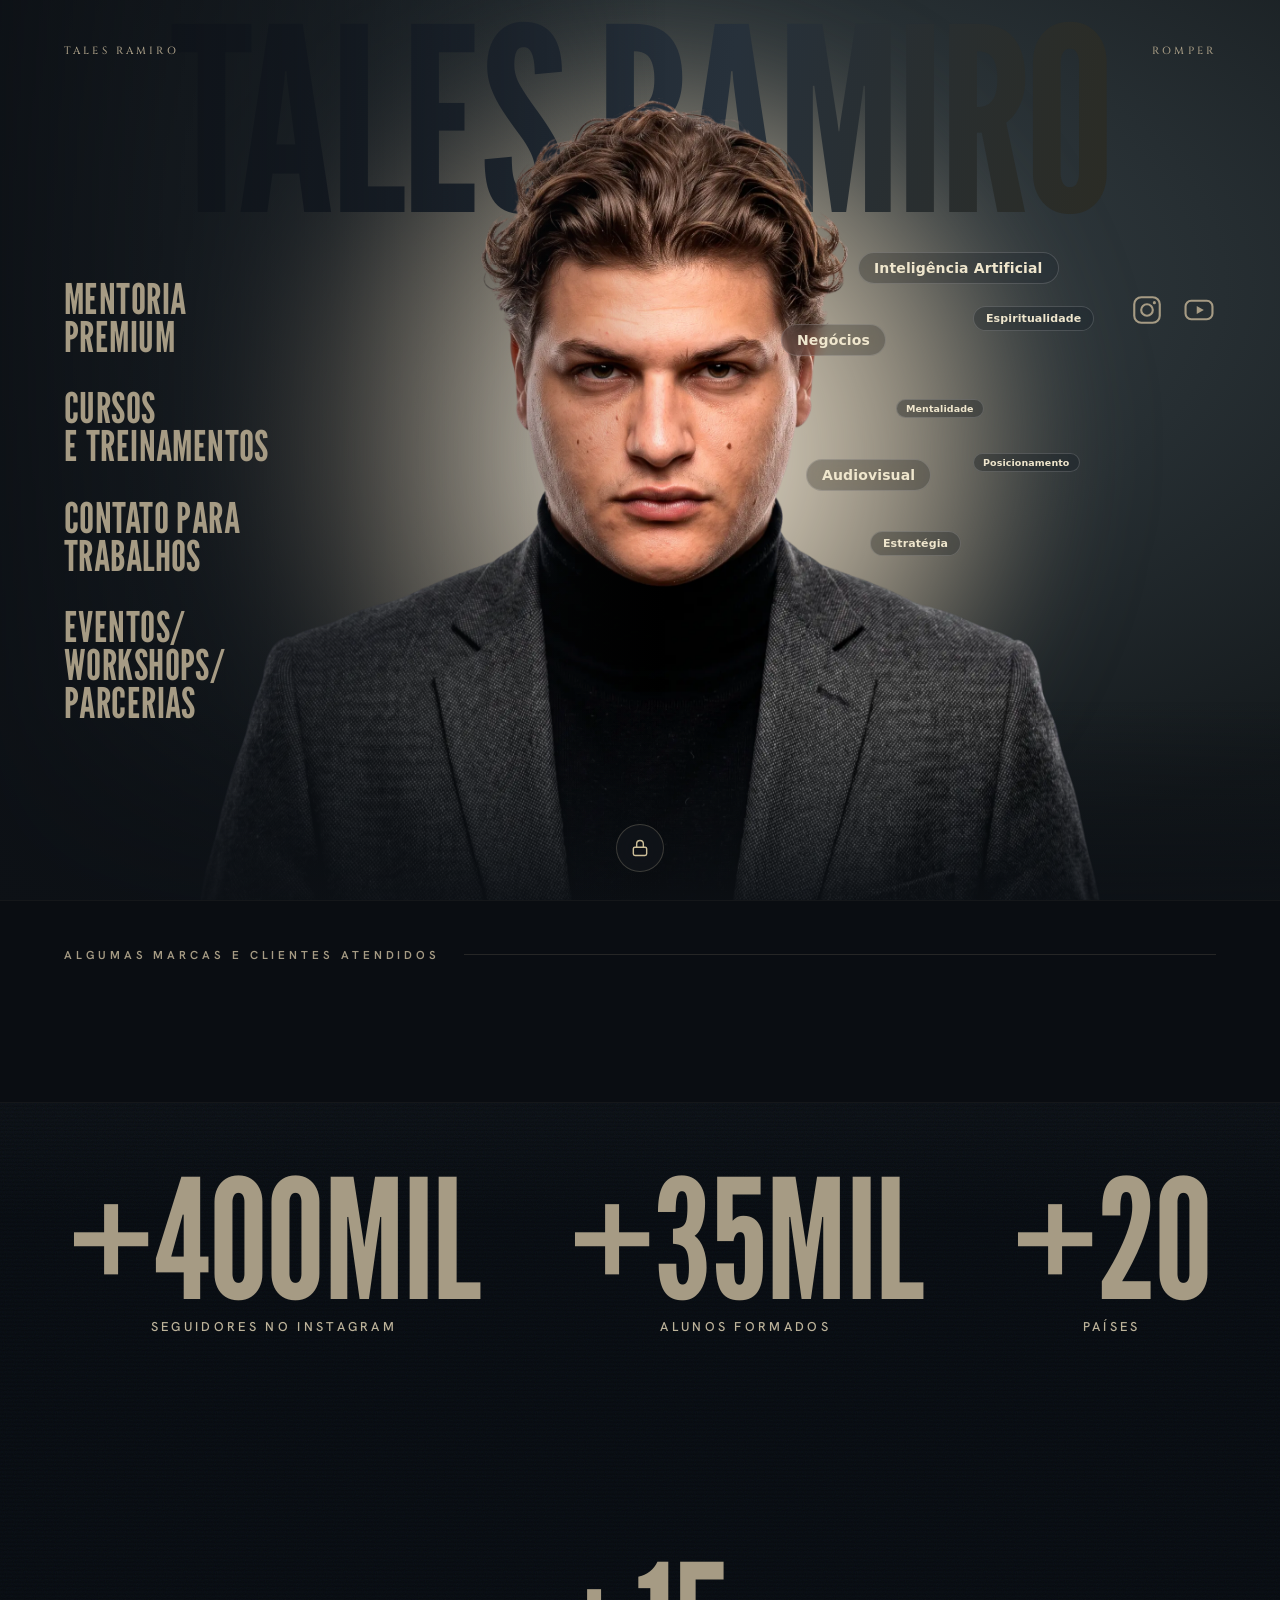
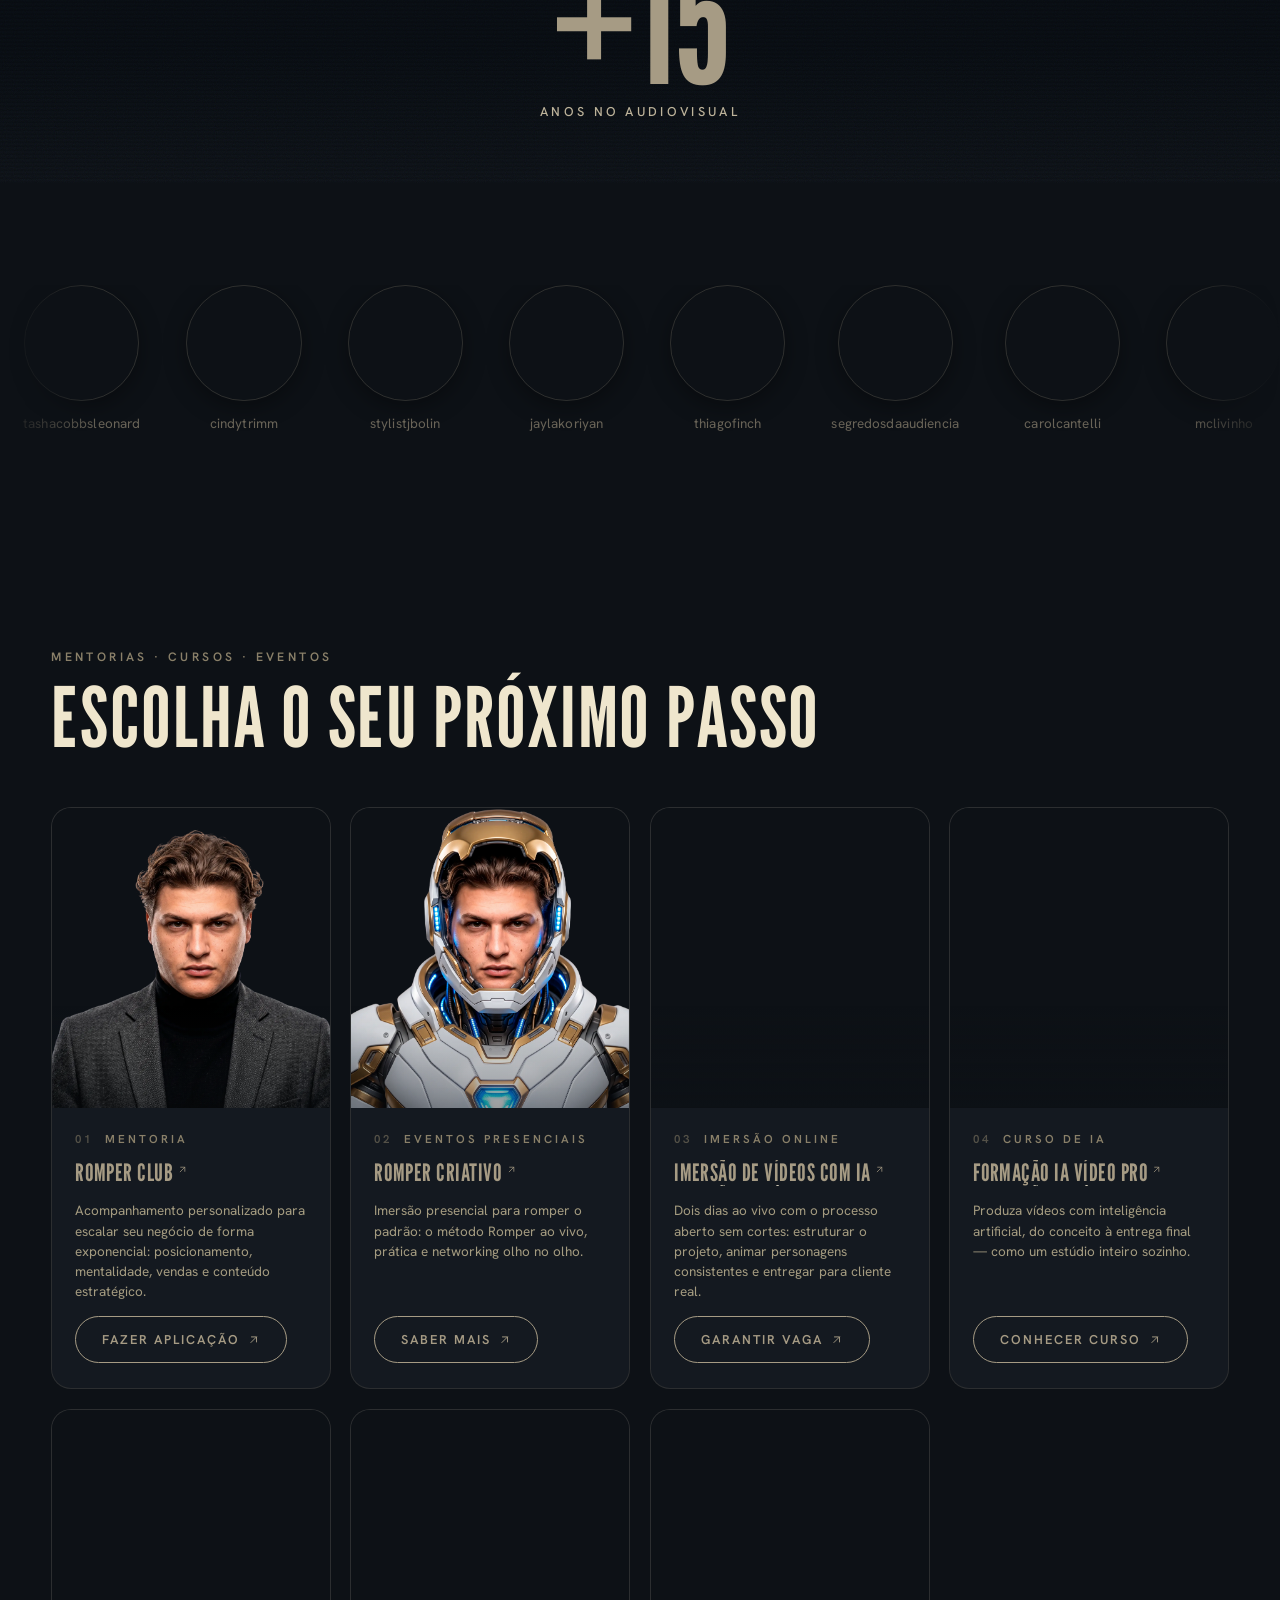
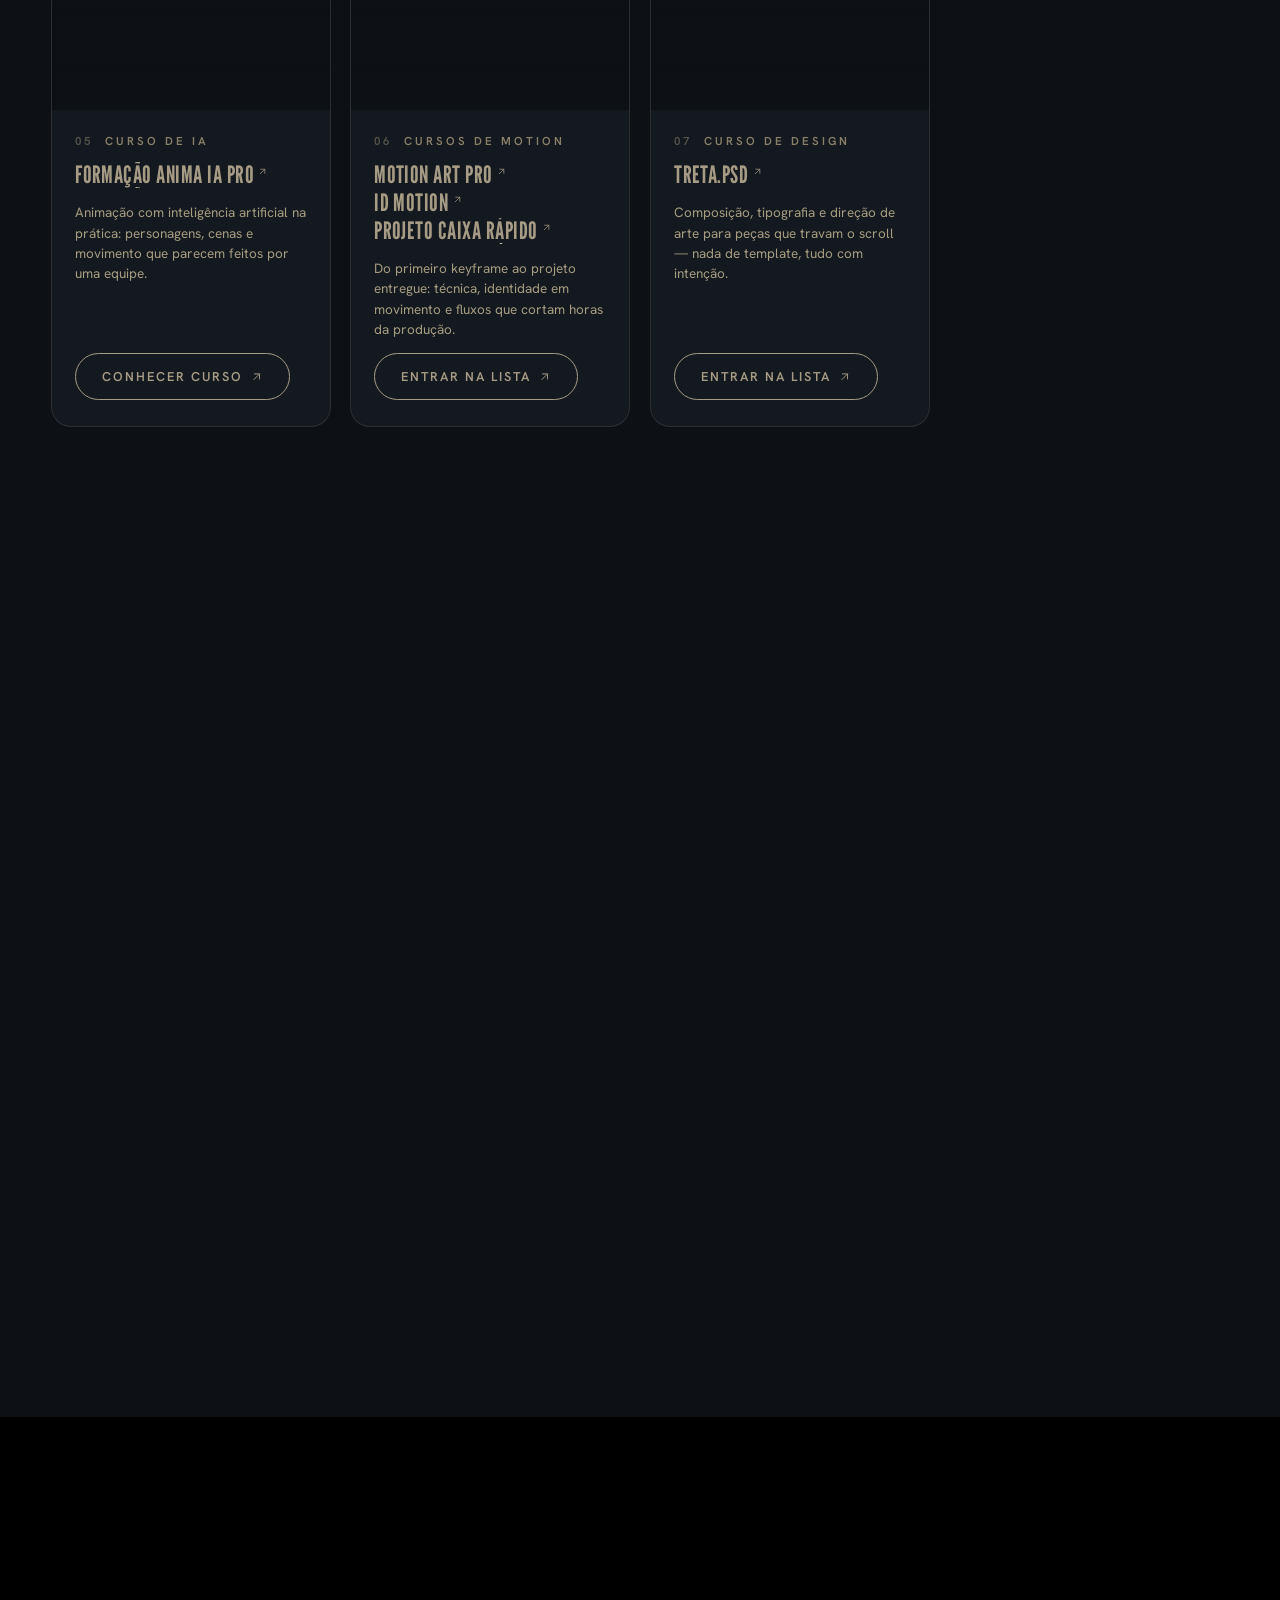
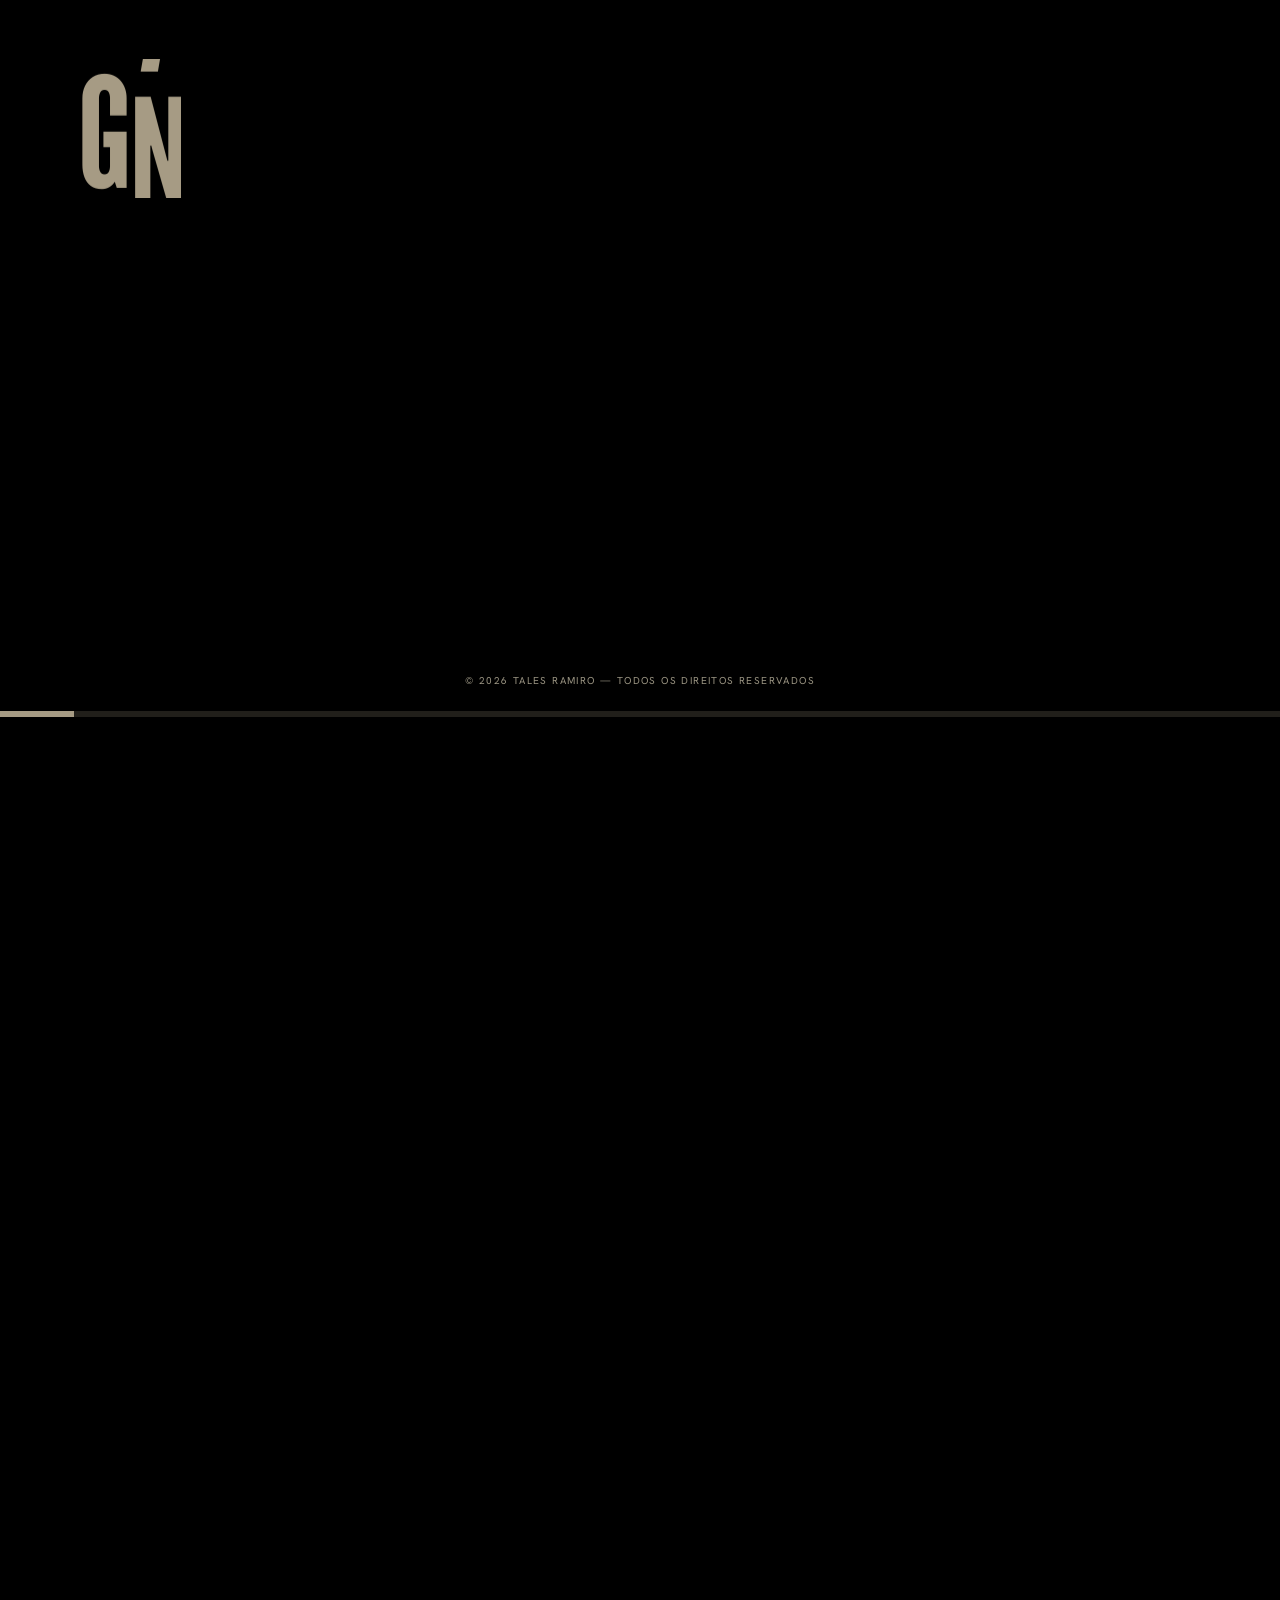
==== index.html @ eea3d738 "Update index.html" ====
<!DOCTYPE html>
<html lang="pt-BR">
<head>
<meta charset="utf-8">
<meta name="viewport" content="width=device-width, initial-scale=1">
<link rel="preconnect" href="https://www.youtube-nocookie.com">
<link rel="preconnect" href="https://i.ytimg.com">
<link rel="preconnect" href="https://s.ytimg.com">
<link rel="dns-prefetch" href="https://api.socialcounts.org">
<link rel="preload" as="image" href="assets/img/img17.webp">
<link rel="preload" as="image" href="assets/img/img18.webp">
<title>Tales Ramiro — Mentor, Creator e Professor | Mentorias e Cursos Online</title>
<meta name="description" content="Tales Ramiro — mentor, creator e professor. Mais de 35 mil alunos formados em mais de 20 países. Conheça as mentorias e os cursos online de IA, Motion, Design e posicionamento.">
<meta name="author" content="Tales Ramiro">
<meta name="robots" content="index, follow, max-image-preview:large">
<meta name="theme-color" content="#0d1116">
<link rel="canonical" href="https://www.talesramiro.com/">
<link rel="icon" href="data:image/svg+xml,%3Csvg xmlns='http://www.w3.org/2000/svg' viewBox='0 0 64 64'%3E%3Crect width='64' height='64' rx='14' fill='%230d1116'/%3E%3Ctext x='32' y='44' font-family='Georgia,serif' font-size='30' font-weight='700' fill='%23a69b84' text-anchor='middle'%3ETR%3C/text%3E%3C/svg%3E">
<meta property="og:type" content="website">
<meta property="og:locale" content="pt_BR">
<meta property="og:site_name" content="Tales Ramiro">
<meta property="og:title" content="Tales Ramiro — Mentorias e Cursos Online">
<meta property="og:description" content="Tales Ramiro — mentor, creator e professor. Mais de 35 mil alunos formados em mais de 20 países.">
<meta property="og:url" content="https://www.talesramiro.com/">
<meta property="og:image" content="https://www.talesramiro.com/og-image.jpg">
<meta property="og:image:width" content="1200">
<meta property="og:image:height" content="693">
<meta property="og:image:alt" content="Tales Ramiro">
<meta name="twitter:card" content="summary_large_image">
<meta name="twitter:title" content="Tales Ramiro — Mentorias e Cursos Online">
<meta name="twitter:image" content="https://www.talesramiro.com/og-image.jpg">
<meta name="twitter:description" content="Tales Ramiro — mentor, creator e professor. Mais de 35 mil alunos formados em mais de 20 países.">
<script type="application/ld+json">{"@context":"https://schema.org","@type":"Person","name":"Tales Ramiro","jobTitle":"Mentor, Creator e Professor","description":"Tales Ramiro — mentor, creator e professor. Mais de 35 mil alunos formados em mais de 20 países.","url":"https://www.talesramiro.com/","sameAs":["https://instagram.com/talesramiroart","https://youtube.com/talesramiroart"]}</script>

<style>
/* ============================================================
   CORREÇÃO #2 — FONTES via Google Fonts (evita 404 de .woff2)
   ============================================================ */
@import url('https://fonts.googleapis.com/css2?family=Cinzel:wght@400..600&family=Hanken+Grotesk:wght@300..600&family=League+Gothic&display=swap');

/* ============================================================
   RESET + BASE
   ============================================================ */
*{box-sizing:border-box;}
html{scroll-behavior:smooth;}
body{margin:0;padding:0;background:#0d1116;color:#a69b84;font-family:'Hanken Grotesk',sans-serif;overflow-x:hidden;width:100%;}
img{display:block;}
::selection{background:#a69b84;color:#0d1116;}
a{text-decoration:none;}

/* ============================================================
   ANIMAÇÕES
   ============================================================ */
@keyframes tr-marquee{from{transform:translateX(0);}to{transform:translateX(-50%);}}
@keyframes tr-fadeup{from{opacity:0;transform:translateY(30px);}to{opacity:1;transform:none;}}
@keyframes tr-fadein{from{opacity:0;}to{opacity:1;}}
@keyframes tr-flo1{0%{transform:translate(0,0) rotate(0);}33%{transform:translate(7px,-9px) rotate(.8deg);}66%{transform:translate(-5px,6px) rotate(-.7deg);}100%{transform:translate(0,0) rotate(0);}}
@keyframes tr-flo2{0%{transform:translate(0,0) rotate(0);}25%{transform:translate(-8px,5px) rotate(-1deg);}55%{transform:translate(5px,10px) rotate(.6deg);}80%{transform:translate(7px,-4px) rotate(.5deg);}100%{transform:translate(0,0) rotate(0);}}
@keyframes tr-flo3{0%{transform:translate(0,0) rotate(0);}40%{transform:translate(9px,7px) rotate(1deg);}72%{transform:translate(-6px,-8px) rotate(-.8deg);}100%{transform:translate(0,0) rotate(0);}}
@keyframes tr-sweep{0%{transform:translateX(-110%);}100%{transform:translateX(330%);}}
@keyframes gooVert{0%{transform:translateY(-24%)}50%{transform:translateY(24%)}100%{transform:translateY(-24%)}}
@keyframes gooHoriz{0%{transform:translateX(-30%) translateY(-8%)}50%{transform:translateX(30%) translateY(8%)}100%{transform:translateX(-30%) translateY(-8%)}}
@keyframes gooCircle{0%{transform:rotate(0deg)}50%{transform:rotate(180deg)}100%{transform:rotate(360deg)}}
@keyframes tr-ghostshift{0%{background-position:0% 50%;}50%{background-position:100% 50%;}100%{background-position:0% 50%;}}

html.tr-bg *{animation-play-state:paused!important;}
.cv-sec{content-visibility:auto;contain-intrinsic-size:auto 760px;}

/* ============================================================
   HERO
   ============================================================ */
.hero-gooey{position:absolute;inset:0;z-index:1;overflow:hidden;pointer-events:none;filter:blur(58px);opacity:1;animation:tr-fadein 1.8s ease both;}
.goo-blob{position:absolute;width:74vmax;height:74vmax;top:calc(50% - 37vmax);left:calc(50% - 37vmax);border-radius:50%;mix-blend-mode:screen;will-change:transform;}
.gb1{background:radial-gradient(circle at center,rgba(178,166,142,.78) 0,rgba(178,166,142,0) 62%);transform-origin:center center;animation:gooVert 6s ease infinite;}
.gb2{background:radial-gradient(circle at center,rgba(135,110,82,.72) 0,rgba(135,110,82,0) 62%);transform-origin:calc(50% - 320px) center;animation:gooCircle 5.5s reverse infinite;}
.gb3{background:radial-gradient(circle at center,rgba(104,124,134,.62) 0,rgba(104,124,134,0) 62%);transform-origin:calc(50% + 320px) center;animation:gooCircle 8s linear infinite;}
.gb4{background:radial-gradient(circle at center,rgba(150,136,110,.6) 0,rgba(150,136,110,0) 62%);transform-origin:calc(50% - 180px) center;animation:gooHoriz 8s ease infinite;opacity:1;}
.gb5{background:radial-gradient(circle at center,rgba(162,132,98,.64) 0,rgba(162,132,98,0) 62%);transform-origin:calc(50% - 680px) calc(50% + 680px);animation:gooCircle 5s ease infinite;}

.hero-reveal{
  position:absolute;bottom:0;left:50%;height:96%;width:auto;max-width:none;z-index:2;pointer-events:none;
  -webkit-mask-image:radial-gradient(circle var(--rv-r,0px) at var(--rv-x,-999px) var(--rv-y,-999px),#000 0%,#000 32%,rgba(0,0,0,0) 100%);
  mask-image:radial-gradient(circle var(--rv-r,0px) at var(--rv-x,-999px) var(--rv-y,-999px),#000 0%,#000 32%,rgba(0,0,0,0) 100%);
  -webkit-mask-repeat:no-repeat;mask-repeat:no-repeat;
  transform:translateX(-50%);
}
.ghost-grad{
  background-image:linear-gradient(100deg,#161d27 0%,#27313b 26%,#2c2a1e 50%,#1b2530 74%,#161d27 100%);
  background-size:230% 100%;
  -webkit-background-clip:text;background-clip:text;-webkit-text-fill-color:transparent;color:transparent;
  animation:tr-ghostshift 17s ease-in-out infinite;
}
.hpop-pill{
  display:inline-block;padding:7px 15px;border-radius:999px;
  background:rgba(30,34,40,.30);backdrop-filter:blur(7px) saturate(150%);-webkit-backdrop-filter:blur(7px) saturate(150%);
  border:1px solid rgba(255,255,255,.16);
  font-family:-apple-system,BlinkMacSystemFont,'Segoe UI',Roboto,system-ui,sans-serif;
  font-weight:600;font-size:14px;color:#efe6cd;letter-spacing:.01em;white-space:nowrap;
}
.hpop-pill.small{font-size:11px;padding:5px 12px;background:rgba(28,32,38,.34);}
.hpop-pill.tiny{font-size:9.5px;padding:3px 9px;background:rgba(26,30,36,.38);}
.hpop-pill.blur{filter:blur(.5px);}

/* NAV */
.nav-link{color:#a69b84;font-family:'Cinzel',serif;font-weight:500;letter-spacing:.3em;text-transform:uppercase;font-size:clamp(9px,.82vw,12px);display:inline-block;overflow:hidden;vertical-align:bottom;}
.nav-roll{display:block;position:relative;transition:transform .5s cubic-bezier(.16,1,.3,1),color .5s ease;}
.nav-roll::after{content:attr(data-w);position:absolute;left:0;top:100%;width:100%;color:#efe6cd;}
.nav-link:hover .nav-roll{transform:translateY(-100%);color:#efe6cd;}

.menu-link{color:#a69b84;font-family:'League Gothic','League Gothic Condensed',sans-serif;font-weight:400;text-transform:uppercase;font-size:clamp(26px,3.3vw,52px);line-height:.9;letter-spacing:.01em;display:block;}
.menu-roll{display:block;overflow:hidden;}
.menu-roll-in{display:block;position:relative;transition:transform .5s cubic-bezier(.16,1,.3,1),color .5s ease;}
.menu-roll-in::after{content:attr(data-w);position:absolute;left:0;top:100%;width:100%;color:#efe6cd;}
.menu-link:hover .menu-roll-in{transform:translateY(-100%);color:#efe6cd;}
.menu-link:hover .menu-roll:nth-child(2) .menu-roll-in{transition-delay:.06s;}
.menu-link:hover .menu-roll:nth-child(3) .menu-roll-in{transition-delay:.12s;}

.social-ic{color:#a69b84;display:inline-flex;transition:color .5s ease;}
.social-ic:hover{color:#efe6cd;}
.ic-roll{display:inline-block;overflow:hidden;line-height:0;}
.ic-roll-in{display:block;position:relative;transition:transform .55s cubic-bezier(.16,1,.3,1);}
.ic-dup{position:absolute;left:0;top:100%;}
.social-ic:hover .ic-roll-in{transform:translateY(-100%);}

/* MENU FLUTUANTE */
.fmenu{position:fixed;top:clamp(16px,2.4vw,28px);left:clamp(16px,3vw,40px);z-index:9998;opacity:0;transform:translateY(-14px);pointer-events:none;transition:opacity .5s ease,transform .55s cubic-bezier(.16,1,.3,1);}
.fmenu.show{opacity:1;transform:none;pointer-events:auto;}
.fmenu-btn{position:relative;width:clamp(44px,3.4vw,52px);height:clamp(44px,3.4vw,52px);border-radius:50%;display:flex;align-items:center;justify-content:center;cursor:pointer;padding:0;background:rgba(20,24,29,.55);-webkit-backdrop-filter:blur(10px) saturate(140%);backdrop-filter:blur(10px) saturate(140%);border:1px solid rgba(166,155,132,.28);transition:border-color .35s ease,background .35s ease;}
.fmenu-btn:hover{border-color:rgba(166,155,132,.55);background:rgba(26,30,36,.72);}
.fmenu-btn span{position:absolute;display:block;width:20px;height:1.6px;background:#cdbf99;border-radius:2px;transition:transform .4s cubic-bezier(.16,1,.3,1),opacity .3s ease;}
.fmenu-btn span:nth-child(1){transform:translateY(-6px);}
.fmenu-btn span:nth-child(3){transform:translateY(6px);}
.fmenu.open .fmenu-btn span:nth-child(1){transform:rotate(45deg);}
.fmenu.open .fmenu-btn span:nth-child(2){opacity:0;}
.fmenu.open .fmenu-btn span:nth-child(3){transform:rotate(-45deg);}
.fmenu-panel{position:absolute;top:calc(100% + 12px);left:0;min-width:248px;padding:clamp(18px,1.5vw,24px) clamp(20px,1.7vw,28px);border-radius:16px;background:rgba(16,20,25,.82);-webkit-backdrop-filter:blur(16px) saturate(150%);backdrop-filter:blur(16px) saturate(150%);border:1px solid rgba(166,155,132,.18);box-shadow:0 18px 50px rgba(0,0,0,.5);display:flex;flex-direction:column;gap:clamp(13px,1.1vw,18px);opacity:0;transform:translateY(-10px) scale(.97);transform-origin:top left;pointer-events:none;transition:opacity .4s ease,transform .45s cubic-bezier(.16,1,.3,1);}
.fmenu.open .fmenu-panel{opacity:1;transform:none;pointer-events:auto;}
.fmenu-link{font-family:'League Gothic','League Gothic Condensed',sans-serif;font-weight:400;text-transform:uppercase;font-size:clamp(20px,1.7vw,27px);line-height:1;letter-spacing:.015em;color:#a69b84;transition:color .35s ease,transform .35s ease;}
.fmenu-link:hover{color:#efe6cd;transform:translateX(6px);}

.gotop{position:fixed;right:clamp(16px,3vw,40px);bottom:clamp(16px,3vw,38px);z-index:9998;width:clamp(46px,3.6vw,54px);height:clamp(46px,3.6vw,54px);border-radius:50%;display:flex;align-items:center;justify-content:center;cursor:pointer;padding:0;background:rgba(20,24,29,.55);-webkit-backdrop-filter:blur(10px) saturate(140%);backdrop-filter:blur(10px) saturate(140%);border:1px solid rgba(166,155,132,.28);color:#cdbf99;opacity:0;transform:translateY(16px);pointer-events:none;transition:opacity .5s ease,transform .55s cubic-bezier(.16,1,.3,1),border-color .35s ease,background .35s ease;}
.gotop.show{opacity:1;transform:none;pointer-events:auto;}
.gotop:hover{border-color:rgba(166,155,132,.55);background:rgba(26,30,36,.72);}

/* REVEALS */
.reveal{opacity:0;transform:translateY(34px);filter:blur(5px);transition:opacity 1.15s cubic-bezier(.16,1,.3,1),transform 1.15s cubic-bezier(.16,1,.3,1),filter 1.15s ease;}
.reveal.in{opacity:1;transform:none;filter:blur(0);}
.reveal-soft{opacity:0;transition:opacity 1.5s ease;}
.reveal-soft.in{opacity:1;}
.reveal-l{opacity:0;transform:translateX(-50px);filter:blur(5px);transition:opacity 1.2s cubic-bezier(.16,1,.3,1),transform 1.2s cubic-bezier(.16,1,.3,1),filter 1.2s ease;}
.reveal-l.in{opacity:1;transform:none;filter:blur(0);}

/* MARCAS */
.marquee-track{display:flex;width:max-content;}
.marquee-track:hover{animation-play-state:paused;}
.logo-item{width:clamp(110px,12vw,168px);height:clamp(40px,4.4vw,58px);background-size:contain;background-position:center;background-repeat:no-repeat;opacity:.5;transition:opacity .45s ease;}
.logo-item:hover{opacity:1;}
.lg1{background-image:url(assets/img/img11.webp);}
.lg2{background-image:url(assets/img/img12.webp);}
.lg3{background-image:url(assets/img/img13.webp);}
.lg4{background-image:url(assets/img/img14.webp);}
.lg5{background-image:url(assets/img/img15.webp);}
.lg6{background-image:url(assets/img/img16.webp);}

/* FACES */
.face-circle{width:clamp(86px,9vw,128px);height:clamp(86px,9vw,128px);border-radius:50%;overflow:hidden;border:1px solid rgba(166,155,132,.22);box-shadow:0 6px 22px rgba(0,0,0,.35);transition:transform .5s ease,border-color .5s ease,box-shadow .5s ease;}
.face-circle:hover{border-color:rgba(166,155,132,.5);}
.face-img{width:100%;height:100%;background-size:cover;background-position:center;filter:grayscale(.5) sepia(.55) saturate(.75) brightness(.86) contrast(.97);transition:filter .7s ease;}
.face-circle:hover .face-img{filter:none;}
.fi1{background-image:url(assets/img/img01.webp);}
.fi2{background-image:url(assets/img/img02.webp);}
.fi3{background-image:url(assets/img/img03.webp);}
.fi4{background-image:url(assets/img/img04.webp);}
.fi5{background-image:url(assets/img/img05.webp);}
.fi6{background-image:url(assets/img/img06.webp);}
.fi7{background-image:url(assets/img/img07.webp);}
.fi8{background-image:url(assets/img/img08.webp);}
.fi9{background-image:url(assets/img/img09.webp);}
.fi10{background-image:url(assets/img/img10.webp);}

/* STATS */
.stat-item{opacity:0;transform:translateY(46px) scale(.86);filter:blur(8px);transition:opacity .9s cubic-bezier(.16,1,.3,1),transform .95s cubic-bezier(.34,1.56,.64,1),filter .9s ease;}
.stat-item.in{opacity:1;transform:none;filter:blur(0);}
.stat-item .stat-lbl{opacity:0;transform:translateY(8px);transition:opacity .7s ease .25s,transform .7s ease .25s;}
.stat-item.in .stat-lbl{opacity:1;transform:none;}
.stat-num{font-family:'League Gothic Cond','League Gothic',sans-serif;font-weight:400;line-height:.86;letter-spacing:-.01em;font-size:clamp(74px,13vw,210px);color:#a69b84;}
.stat-lbl{font-family:'Hanken Grotesk',sans-serif;font-weight:500;letter-spacing:.26em;text-transform:uppercase;font-size:clamp(9px,1vw,13px);color:#bdb39a;}

/* CURSOS */
#cursos{background:#0d1116;padding:clamp(70px,9vw,140px) clamp(18px,4vw,56px);}
.off-wrap{max-width:1560px;margin:0 auto;}
.off-head{display:flex;flex-direction:column;gap:clamp(8px,1vw,14px);margin:0 0 clamp(34px,4vw,64px);}
.off-eyebrow{font-family:'Hanken Grotesk',sans-serif;font-weight:600;letter-spacing:.28em;text-transform:uppercase;font-size:clamp(10px,.95vw,13px);color:#8a8069;}
.off-h2{font-family:'League Gothic','League Gothic Condensed',sans-serif;font-weight:400;text-transform:uppercase;font-size:clamp(44px,6.5vw,104px);line-height:.94;letter-spacing:.02em;color:#efe6cd;margin:0;}
.off-grid{display:grid;grid-template-columns:repeat(auto-fit,minmax(255px,1fr));gap:clamp(14px,1.5vw,24px);align-items:stretch;}
.off-card{display:flex;flex-direction:column;background:#141920;border:1px solid rgba(166,155,132,.16);border-radius:20px;overflow:hidden;opacity:0;transform:translateY(70px) scale(.93);transition:border-color .5s ease,box-shadow .6s ease;will-change:transform,opacity;}
.off-card.in{opacity:1;transform:none;transition:border-color .5s ease,box-shadow .6s ease,transform .55s cubic-bezier(.16,1,.3,1);}
.off-card .off-media-in{transform:scale(1.14) translateY(4%);}
.off-card.in .off-media-in{transform:scale(1.001);}
.off-card:hover{border-color:rgba(166,155,132,.45);box-shadow:0 24px 60px -18px rgba(0,0,0,.65);}
.off-card.in:hover{transform:translateY(-10px);}
.off-media{position:relative;aspect-ratio:1/1.08;overflow:hidden;background:#0d1116;flex:none;}
.off-media-in{position:absolute;inset:0;transform:scale(1.001);transition:transform 1s cubic-bezier(.16,1,.3,1);will-change:transform;}
.off-card:hover .off-media-in{transform:scale(1.06);}
.off-media::after{content:"";position:absolute;inset:0;pointer-events:none;background:linear-gradient(to top,rgba(13,17,22,.42),rgba(13,17,22,0) 34%);}
.off-body{display:flex;flex-direction:column;gap:clamp(10px,1.1vw,16px);padding:clamp(18px,1.8vw,28px) clamp(18px,1.8vw,26px) clamp(22px,2vw,30px);flex:1;}
.off-topic{display:flex;align-items:center;gap:12px;font-family:'Hanken Grotesk',sans-serif;font-weight:600;letter-spacing:.26em;text-transform:uppercase;font-size:clamp(10px,.9vw,12px);color:#8a8069;}
.off-num{opacity:.55;}
.off-names{display:flex;flex-direction:column;gap:2px;}
.off-name{font-size:clamp(24px,1.75vw,32px)!important;}
.off-desc{font-family:'Hanken Grotesk',sans-serif;font-weight:400;line-height:1.5;font-size:clamp(13.5px,1vw,15.5px);color:rgba(205,192,155,.78);margin:0;}
.off-btn{margin-top:auto;color:#a69b84;display:inline-flex;align-items:center;gap:.55em;font-family:'Hanken Grotesk',sans-serif;font-weight:600;letter-spacing:.16em;text-transform:uppercase;font-size:clamp(11px,1vw,13px);padding:clamp(13px,1.1vw,17px) clamp(22px,2vw,30px);border-radius:100px;border:1px solid currentColor;transition:background .35s ease,color .35s ease,transform .35s ease;align-self:flex-start;}
.off-btn:hover{background:#a69b84;color:#0d1116;transform:translateY(-2px);}
.crs-name{font-family:'League Gothic','League Gothic Condensed',sans-serif;font-weight:400;text-transform:uppercase;font-size:clamp(22px,2.5vw,38px);line-height:1.08;letter-spacing:.02em;color:#a69b84;width:max-content;max-width:100%;display:inline-flex;align-items:flex-start;gap:.14em;}
.crs-roll{display:inline-block;overflow:hidden;vertical-align:top;}
.crs-roll-in{display:block;position:relative;white-space:nowrap;transition:transform .5s cubic-bezier(.16,1,.3,1),color .5s ease;}
.crs-roll-in::after{content:attr(data-w);position:absolute;left:0;top:100%;width:100%;color:#efe6cd;white-space:nowrap;}
.crs-name:hover .crs-roll-in{transform:translateY(-100%);color:#efe6cd;}
.crs-arrow{flex:none;width:.46em;height:.46em;margin-top:.16em;color:#a69b84;transition:color .5s ease,transform .45s cubic-bezier(.16,1,.3,1);}
.crs-name:hover .crs-arrow{color:#efe6cd;transform:translate(2px,-2px);}
.crs-cover{aspect-ratio:4/5;overflow:hidden;position:relative;display:flex;align-items:center;justify-content:center;background:#1a1f26;border-radius:14px;}
.crs-vid{position:absolute;top:50%;left:50%;transform:translate(-50%,-50%);border:0;pointer-events:none;}
.courses-eyebrow{font-family:'Hanken Grotesk',sans-serif;font-weight:600;letter-spacing:.34em;text-transform:uppercase;font-size:clamp(10px,.9vw,13px);color:#a69b84;white-space:nowrap;}

/* BIO */
.bio-chip{display:inline-flex;align-items:center;font-family:-apple-system,BlinkMacSystemFont,'Segoe UI',Roboto,system-ui,sans-serif;font-weight:600;letter-spacing:.02em;color:#efe6cd;background:rgba(30,34,40,.34);backdrop-filter:blur(8px) saturate(150%);-webkit-backdrop-filter:blur(8px) saturate(150%);border:1px solid rgba(255,255,255,.14);border-radius:999px;padding:7px 15px;font-size:clamp(12px,1.05vw,15px);white-space:nowrap;will-change:transform;transition:color .35s ease,border-color .35s ease;}
.bio-chip:hover{color:#fff;border-color:rgba(255,255,255,.3);}
.bio-chip.stat{font-size:clamp(13px,1.15vw,16px);color:#efe6cd;background:rgba(166,155,132,.18);border-color:rgba(166,155,132,.42);}
.bio-chip-rep{display:inline-flex;transition:transform .6s cubic-bezier(.22,.61,.36,1);will-change:transform;}
.bio-chips{display:flex;flex-wrap:wrap;gap:clamp(8px,1vw,13px);}
.bio-p{transform:none;}

/* VSS — vídeo scroll */
.vss-track{position:relative;height:220vh;background:#000;}
.vss-stage{position:absolute;top:0;left:0;width:100%;height:100vh;overflow:hidden;background:#000;}
.vss-stage.vss-fixed{position:fixed;}
.vss-stage.vss-end{position:absolute;top:auto;bottom:0;}
.vss-video{position:absolute;inset:0;width:100%;height:100%;object-fit:cover;display:block;opacity:0;transition:opacity .5s ease;will-change:transform;}
.vss-video.is-ready{opacity:1;}
.vss-words{position:absolute;top:50%;left:6vw;transform:translateY(-50%);z-index:2;pointer-events:none;}
.vss-line{display:flex;align-items:flex-start;font-family:'League Gothic','League Gothic Condensed',sans-serif;color:#a69b84;font-weight:400;font-size:clamp(56px,12vw,180px);line-height:.9;letter-spacing:.015em;}
.vss-reel{display:inline-block;overflow:hidden;vertical-align:top;opacity:0;text-align:center;}
.vss-strip{display:block;will-change:transform;}
.vss-strip span{display:block;line-height:.9;}
.vss-progress{position:absolute;left:0;right:0;bottom:0;height:6px;background:rgba(166,155,132,.2);z-index:3;}
.vss-progress-fill{position:absolute;left:0;top:0;bottom:0;width:0%;background:#a69b84;}

/* ============================================================
   ADMIN
   ============================================================ */
#tr-admin-lock{position:fixed;left:50%;bottom:clamp(16px,2.4vw,28px);transform:translateX(-50%);z-index:9997;width:48px;height:48px;border-radius:50%;cursor:pointer;padding:0;display:flex;align-items:center;justify-content:center;background:rgba(20,24,29,.6);backdrop-filter:blur(10px) saturate(140%);-webkit-backdrop-filter:blur(10px) saturate(140%);border:1px solid rgba(166,155,132,.3);color:#cdbf99;transition:border-color .3s,background .3s,transform .3s;}
#tr-admin-lock:hover{border-color:rgba(166,155,132,.6);background:rgba(26,30,36,.75);transform:translateX(-50%) scale(1.06);}
#tr-admin-modal{display:none;position:fixed;inset:0;z-index:100000;background:rgba(6,9,12,.94);backdrop-filter:blur(10px);-webkit-backdrop-filter:blur(10px);align-items:flex-start;justify-content:center;padding:24px;overflow-y:auto;}
#tr-admin-modal.open{display:flex;}
#tr-admin-box{width:min(1180px,100%);background:#0f1318;border:1px solid rgba(166,155,132,.25);border-radius:18px;padding:clamp(20px,3vw,40px);color:#cdbf99;font-family:'Hanken Grotesk',sans-serif;box-shadow:0 30px 80px rgba(0,0,0,.75);margin:20px 0;}
.adm-btn{padding:12px 24px;border-radius:100px;cursor:pointer;font-size:11px;letter-spacing:.16em;text-transform:uppercase;font-family:inherit;font-weight:600;transition:all .25s ease;border:1px solid rgba(166,155,132,.3);background:transparent;color:#a69b84;}
.adm-btn:hover{background:rgba(166,155,132,.12);color:#efe6cd;border-color:rgba(166,155,132,.55);}
.adm-btn.primary{background:#a69b84;color:#0d1116;border:0;}
.adm-btn.primary:hover{background:#bdb39a;}
.adm-btn.danger{border-color:rgba(229,115,115,.45);color:#e57373;}
.adm-btn.danger:hover{background:rgba(229,115,115,.15);}
.adm-field{width:100%;padding:11px 15px;border-radius:10px;background:#0d1116;border:1px solid rgba(166,155,132,.25);color:#efe6cd;font-family:inherit;font-size:14px;outline:none;box-sizing:border-box;transition:border-color .25s ease;}
.adm-field:focus{border-color:rgba(166,155,132,.6);}
.adm-label{display:block;font-size:11px;letter-spacing:.14em;text-transform:uppercase;color:#8a8069;margin-bottom:6px;}
.adm-card{background:#141920;border:1px solid rgba(166,155,132,.16);border-radius:14px;padding:22px;}
.adm-group-title{font-size:11px;letter-spacing:.22em;text-transform:uppercase;color:#8a8069;margin-bottom:16px;}
.adm-tab{padding:11px 22px;border-radius:100px;cursor:pointer;font-size:11px;letter-spacing:.14em;text-transform:uppercase;font-family:inherit;transition:all .25s ease;border:1px solid rgba(166,155,132,.22);background:transparent;color:#a69b84;}
.adm-tab.on{border-color:#a69b84;background:rgba(166,155,132,.16);color:#efe6cd;font-weight:600;}
.adm-course-row{background:#141920;border:1px solid rgba(166,155,132,.16);border-radius:12px;padding:18px;margin-bottom:14px;}
.adm-toast{position:fixed;left:50%;bottom:30px;transform:translateX(-50%);padding:12px 24px;border-radius:100px;z-index:100002;background:#1f3a26;color:#efe6cd;font-weight:600;font-size:14px;border:1px solid rgba(166,155,132,.4);box-shadow:0 10px 30px rgba(0,0,0,.6);opacity:0;transition:opacity .3s ease;pointer-events:none;max-width:90vw;text-align:center;font-family:'Hanken Grotesk',sans-serif;}
.adm-toast.err{background:#3a1f1f;}
.adm-toast.show{opacity:1;}

/* RESPONSIVO */
@media (max-width:760px){
  .goo-blob{animation:none!important;}
  .ghost-grad{animation:none!important;}
  .hpop-pill{backdrop-filter:none!important;-webkit-backdrop-filter:none!important;background-color:rgba(18,23,29,.86)!important;}
  .hero-gooey{filter:blur(22px)!important;opacity:.55!important;}
  .about-photoblock{flex-direction:column!important;align-items:stretch!important;gap:16px!important;}
  .about-vtext{writing-mode:horizontal-tb!important;transform:none!important;font-size:clamp(52px,13vw,86px)!important;line-height:.86!important;}
  .hero-row{flex-direction:column!important;align-items:flex-start!important;}
  .hero-social{padding-top:0!important;margin-top:clamp(26px,7vw,46px)!important;}
  .off-grid{grid-template-columns:1fr;max-width:440px;margin:0 auto;}
  .off-name{font-size:clamp(28px,7.4vw,38px)!important;}
  .off-media{aspect-ratio:4/3.4;}
  .vss-track{height:200vh;}
  .vss-words{left:7vw;}
}
@media (prefers-reduced-motion:reduce){
  .goo-blob,.ghost-grad{animation:none!important;}
  .reveal,.reveal-l,.reveal-soft,.bio-p{opacity:1!important;transform:none!important;filter:none!important;}
  *{scroll-behavior:auto!important;}
}
</style>
</head>
<body>

<!-- LOADER -->
<div id="tr-loader" role="status" aria-label="Carregando" style="position:fixed;inset:0;z-index:99999;background:#0d1116;display:flex;align-items:center;justify-content:center;transition:opacity .7s ease;">
  <div style="position:absolute;top:50%;left:0;transform:translateY(-50%);width:100%;height:3px;background:rgba(166,155,132,.1);overflow:hidden;">
    <div style="position:absolute;top:0;left:0;height:100%;width:34%;background:linear-gradient(90deg,transparent,#a69b84 22%,#cdbf99 50%,#a69b84 78%,transparent);animation:tr-sweep 1.25s cubic-bezier(.55,0,.35,1) infinite;"></div>
  </div>
</div>

<!-- MENU FLUTUANTE -->
<div class="fmenu" data-fmenu="">
  <button class="fmenu-btn" type="button" aria-label="Abrir menu" aria-expanded="false"><span></span><span></span><span></span></button>
  <nav class="fmenu-panel" aria-label="Menu">
    <a class="fmenu-link" href="https://form.talesramiro.com/analise" target="_blank" rel="noopener">Mentoria Premium</a>
    <a class="fmenu-link" href="#cursos">Cursos e Treinamentos</a>
    <a class="fmenu-link" href="https://form.talesramiro.com/job" target="_blank" rel="noopener">Contato para Trabalhos</a>
    <a class="fmenu-link" href="https://mail.google.com/mail/?view=cm&fs=1&to=talesramiro1@gmail.com" target="_blank" rel="noopener">Eventos / Workshops / Parcerias</a>
  </nav>
</div>

<!-- BOTÃO TOPO -->
<button class="gotop" data-gotop="" type="button" aria-label="Voltar ao topo">
  <svg width="21" height="21" viewBox="0 0 24 24" fill="none" stroke="currentColor" stroke-width="1.7" stroke-linecap="round" stroke-linejoin="round"><path d="M12 19V6"></path><path d="M6 11l6-6 6 6"></path></svg>
</button>

<div style="background:#0d1116;color:#a69b84;font-family:'Hanken Grotesk',sans-serif;overflow-x:hidden;width:100%;">

  <!-- ============================================================
       HERO
       ============================================================ -->
  <section id="tr-hero" style="position:fixed;top:0;left:0;width:100%;height:100svh;z-index:1;overflow:hidden;background:radial-gradient(120% 90% at 50% 32%,#3b454a 0%,#262e32 38%,#13181b 72%,#0d1116 100%);display:flex;flex-direction:column;">
    <div class="hero-gooey" aria-hidden="true">
      <div class="goo-blob gb1"></div>
      <div class="goo-blob gb2"></div>
      <div class="goo-blob gb3"></div>
      <div class="goo-blob gb4"></div>
      <div class="goo-blob gb5"></div>
    </div>
    <div data-hero-ghost class="ghost-grad" style="position:absolute;top:1.5%;left:50%;transform:translateX(-50%);width:auto;text-align:center;white-space:nowrap;font-family:'League Gothic Cond','League Gothic',sans-serif;font-size:20vw;line-height:.82;letter-spacing:-0.02em;color:#171d25;z-index:1;pointer-events:none;user-select:none;">TALES RAMIRO</div>
    <img fetchpriority="high" decoding="async" data-hero-photo src="assets/img/img17.webp" alt="Tales Ramiro" style="position:absolute;bottom:0;left:50%;transform:translateX(-50%);height:96%;width:auto;max-width:none;z-index:2;pointer-events:none;animation:tr-fadein 1.2s ease both;">
    <img decoding="async" data-hero-reveal src="assets/img/img18.webp" alt="" aria-hidden="true" class="hero-reveal">
    <div style="position:absolute;inset:0;z-index:3;pointer-events:none;background:linear-gradient(90deg,rgba(13,17,22,.95) 0%,rgba(13,17,22,.6) 26%,rgba(13,17,22,0) 52%),linear-gradient(0deg,rgba(13,17,22,.85) 0%,rgba(13,17,22,0) 22%);"></div>
    <div data-hero-pops>
      <div class="hpop" data-py=".10" style="position:absolute;z-index:4;top:28%;left:67%;pointer-events:none;will-change:transform;opacity:0;transform:scale(.82);transition:opacity .5s ease,transform .55s cubic-bezier(.34,1.56,.64,1);">
        <div class="hpop-rep" style="transition:transform .6s cubic-bezier(.22,.61,.36,1);">
          <span class="hpop-pill" style="animation:tr-flo1 10s ease-in-out infinite;animation-delay:-5s;">Inteligência Artificial</span>
        </div>
      </div>
      <div class="hpop" data-py=".095" style="position:absolute;z-index:4;top:36%;left:61%;pointer-events:none;will-change:transform;opacity:0;transform:scale(.82);transition:opacity .5s ease,transform .55s cubic-bezier(.34,1.56,.64,1);">
        <div class="hpop-rep" style="transition:transform .6s cubic-bezier(.22,.61,.36,1);">
          <span class="hpop-pill" style="animation:tr-flo2 8.5s ease-in-out infinite;animation-delay:-2s;">Negócios</span>
        </div>
      </div>
      <div class="hpop" data-py=".07" style="position:absolute;z-index:1;top:34%;left:76%;pointer-events:none;will-change:transform;opacity:0;transform:scale(.82);transition:opacity .5s ease,transform .55s cubic-bezier(.34,1.56,.64,1);">
        <div class="hpop-rep" style="transition:transform .6s cubic-bezier(.22,.61,.36,1);">
          <span class="hpop-pill small blur" style="animation:tr-flo3 9.3s ease-in-out infinite;animation-delay:-3s;">Espiritualidade</span>
        </div>
      </div>
      <div class="hpop" data-py=".05" style="position:absolute;z-index:1;top:44%;left:70%;pointer-events:none;will-change:transform;opacity:0;transform:scale(.82);transition:opacity .5s ease,transform .55s cubic-bezier(.34,1.56,.64,1);">
        <div class="hpop-rep" style="transition:transform .6s cubic-bezier(.22,.61,.36,1);">
          <span class="hpop-pill tiny blur" style="animation:tr-flo1 7s ease-in-out infinite;animation-delay:0s;">Mentalidade</span>
        </div>
      </div>
      <div class="hpop" data-py=".10" style="position:absolute;z-index:4;top:51%;left:63%;pointer-events:none;will-change:transform;opacity:0;transform:scale(.82);transition:opacity .5s ease,transform .55s cubic-bezier(.34,1.56,.64,1);">
        <div class="hpop-rep" style="transition:transform .6s cubic-bezier(.22,.61,.36,1);">
          <span class="hpop-pill" style="animation:tr-flo2 7.7s ease-in-out infinite;animation-delay:-4s;">Audiovisual</span>
        </div>
      </div>
      <div class="hpop" data-py=".045" style="position:absolute;z-index:1;top:50%;left:76%;pointer-events:none;will-change:transform;opacity:0;transform:scale(.82);transition:opacity .5s ease,transform .55s cubic-bezier(.34,1.56,.64,1);">
        <div class="hpop-rep" style="transition:transform .6s cubic-bezier(.22,.61,.36,1);">
          <span class="hpop-pill tiny blur" style="animation:tr-flo3 6.2s ease-in-out infinite;animation-delay:-1s;">Posicionamento</span>
        </div>
      </div>
      <div class="hpop" data-py=".075" style="position:absolute;z-index:4;top:59%;left:68%;pointer-events:none;will-change:transform;opacity:0;transform:scale(.82);transition:opacity .5s ease,transform .55s cubic-bezier(.34,1.56,.64,1);">
        <div class="hpop-rep" style="transition:transform .6s cubic-bezier(.22,.61,.36,1);">
          <span class="hpop-pill small" style="animation:tr-flo2 8s ease-in-out infinite;animation-delay:-2.5s;">Estratégia</span>
        </div>
      </div>
    </div>
    <nav data-hero-nav style="position:relative;z-index:5;display:flex;justify-content:space-between;align-items:center;gap:16px;padding:clamp(22px,3.5vw,44px) clamp(22px,5vw,72px);animation:tr-fadeup .9s ease both;">
      <a href="" class="nav-link"><span class="nav-roll" data-w="Tales Ramiro">Tales Ramiro</span></a>
      <a href="https://form.talesramiro.com/analise" target="_blank" rel="noopener" class="nav-link"><span class="nav-roll" data-w="Romper">Romper</span></a>
    </nav>
    <div data-hero-menu style="position:relative;z-index:5;flex:1;display:flex;align-items:center;padding:0 clamp(22px,5vw,72px);">
      <div class="hero-row" style="width:100%;display:flex;justify-content:space-between;align-items:flex-start;gap:24px;">
      <nav style="display:flex;flex-direction:column;gap:clamp(20px,2.6vw,40px);">
        <a href="https://form.talesramiro.com/analise" target="_blank" rel="noopener" class="menu-link"><span class="menu-roll"><span class="menu-roll-in" data-w="MENTORIA">MENTORIA</span></span><span class="menu-roll"><span class="menu-roll-in" data-w="PREMIUM">PREMIUM</span></span></a>
        <a href="#cursos" class="menu-link"><span class="menu-roll"><span class="menu-roll-in" data-w="CURSOS">CURSOS</span></span><span class="menu-roll"><span class="menu-roll-in" data-w="E TREINAMENTOS">E TREINAMENTOS</span></span></a>
        <a href="https://form.talesramiro.com/job" target="_blank" rel="noopener" class="menu-link"><span class="menu-roll"><span class="menu-roll-in" data-w="CONTATO PARA">CONTATO PARA</span></span><span class="menu-roll"><span class="menu-roll-in" data-w="TRABALHOS">TRABALHOS</span></span></a>
        <a href="https://mail.google.com/mail/?view=cm&fs=1&to=talesramiro1@gmail.com" target="_blank" rel="noopener" class="menu-link"><span class="menu-roll"><span class="menu-roll-in" data-w="EVENTOS/">EVENTOS/</span></span><span class="menu-roll"><span class="menu-roll-in" data-w="WORKSHOPS/">WORKSHOPS/</span></span><span class="menu-roll"><span class="menu-roll-in" data-w="PARCERIAS">PARCERIAS</span></span></a>
      </nav>
      <div class="hero-social" style="align-self:flex-start;display:flex;align-items:center;gap:clamp(14px,1.4vw,22px);padding-top:clamp(6px,1vw,16px);">
        <a href="https://instagram.com/talesramiroart" target="_blank" rel="noopener" aria-label="Instagram" class="social-ic"><span class="ic-roll"><span class="ic-roll-in"><svg width="34" height="34" viewBox="0 0 24 24" fill="none" stroke="currentColor" stroke-width="1.5" stroke-linecap="round"><rect x="3" y="3" width="18" height="18" rx="5"></rect><circle cx="12" cy="12" r="4.1"></circle><circle cx="17.2" cy="6.8" r="1.1" fill="currentColor" stroke="none"></circle></svg><svg class="ic-dup" width="34" height="34" viewBox="0 0 24 24" fill="none" stroke="currentColor" stroke-width="1.5" stroke-linecap="round"><rect x="3" y="3" width="18" height="18" rx="5"></rect><circle cx="12" cy="12" r="4.1"></circle><circle cx="17.2" cy="6.8" r="1.1" fill="currentColor" stroke="none"></circle></svg></span></span></a>
        <a href="https://youtube.com/talesramiroart" target="_blank" rel="noopener" aria-label="YouTube" class="social-ic"><span class="ic-roll"><span class="ic-roll-in"><svg width="34" height="34" viewBox="0 0 24 24" fill="none" stroke="currentColor" stroke-width="1.5" stroke-linejoin="round"><rect x="2.5" y="5.5" width="19" height="13" rx="4"></rect><path d="M10.4 9.1 L15.4 12 L10.4 14.9 Z" fill="currentColor" stroke="none"></path></svg><svg class="ic-dup" width="34" height="34" viewBox="0 0 24 24" fill="none" stroke="currentColor" stroke-width="1.5" stroke-linejoin="round"><rect x="2.5" y="5.5" width="19" height="13" rx="4"></rect><path d="M10.4 9.1 L15.4 12 L10.4 14.9 Z" fill="currentColor" stroke="none"></path></svg></span></span></a>
      </div>
      </div>
    </div>
  </section>

  <div aria-hidden="true" style="height:100svh;"></div>

  <div style="position:relative;z-index:2;background:#0d1116;">

    <!-- ============================================================
         MARCAS
         ============================================================ -->
    <section style="background:#0a0d12;border-top:1px solid rgba(166,155,132,.07);border-bottom:1px solid rgba(166,155,132,.07);padding:clamp(26px,4vw,46px) 0;overflow:hidden;">
      <div style="padding:0 clamp(22px,5vw,72px);margin-bottom:clamp(22px,3vw,38px);">
        <div class="reveal" style="display:flex;align-items:center;gap:clamp(14px,2vw,24px);">
          <span class="courses-eyebrow">Algumas marcas e clientes atendidos</span>
          <span style="flex:1;height:1px;background:rgba(166,155,132,.18);"></span>
        </div>
      </div>
      <div class="reveal" style="mask-image:linear-gradient(90deg,transparent,#000 9%,#000 91%,transparent);-webkit-mask-image:linear-gradient(90deg,transparent,#000 9%,#000 91%,transparent);">
        <div class="marquee-track" style="animation:tr-marquee 46s linear infinite;"><div style="flex:none;width:clamp(150px,15vw,220px);display:flex;align-items:center;justify-content:center;"><div class="logo-item lg1" role="img" aria-label="Vivo"></div></div><div style="flex:none;width:clamp(150px,15vw,220px);display:flex;align-items:center;justify-content:center;"><div class="logo-item lg2" role="img" aria-label="Sebrae"></div></div><div style="flex:none;width:clamp(150px,15vw,220px);display:flex;align-items:center;justify-content:center;"><div class="logo-item lg3" role="img" aria-label="Ipiranga"></div></div><div style="flex:none;width:clamp(150px,15vw,220px);display:flex;align-items:center;justify-content:center;"><div class="logo-item lg4" role="img" aria-label="Eskimó"></div></div><div style="flex:none;width:clamp(150px,15vw,220px);display:flex;align-items:center;justify-content:center;"><div class="logo-item lg5" role="img" aria-label="Atomic"></div></div><div style="flex:none;width:clamp(150px,15vw,220px);display:flex;align-items:center;justify-content:center;"><div class="logo-item lg6" role="img" aria-label="Adobe"></div></div><div style="flex:none;width:clamp(150px,15vw,220px);display:flex;align-items:center;justify-content:center;"><div class="logo-item lg1" role="img" aria-label="Vivo"></div></div><div style="flex:none;width:clamp(150px,15vw,220px);display:flex;align-items:center;justify-content:center;"><div class="logo-item lg2" role="img" aria-label="Sebrae"></div></div><div style="flex:none;width:clamp(150px,15vw,220px);display:flex;align-items:center;justify-content:center;"><div class="logo-item lg3" role="img" aria-label="Ipiranga"></div></div><div style="flex:none;width:clamp(150px,15vw,220px);display:flex;align-items:center;justify-content:center;"><div class="logo-item lg4" role="img" aria-label="Eskimó"></div></div><div style="flex:none;width:clamp(150px,15vw,220px);display:flex;align-items:center;justify-content:center;"><div class="logo-item lg5" role="img" aria-label="Atomic"></div></div><div style="flex:none;width:clamp(150px,15vw,220px);display:flex;align-items:center;justify-content:center;"><div class="logo-item lg6" role="img" aria-label="Adobe"></div></div></div>
      </div>
    </section>

    <!-- ============================================================
         VÍDEO + STATS
         ============================================================ -->
    <section style="position:relative;width:100%;height:clamp(360px,56vw,680px);background:#0d1116;overflow:hidden;">
      <div data-video-cover="" class="reveal" style="position:absolute;inset:0;transform:scale(1.08);transition:opacity 1.3s ease,transform 1.8s ease;">
        <iframe data-video-iframe="" title="Vídeo de apresentação" data-src="https://www.youtube-nocookie.com/embed/pdoL5HBtW9Y?autoplay=1&amp;mute=1&amp;controls=0&amp;loop=1&amp;playlist=pdoL5HBtW9Y&amp;modestbranding=1&amp;rel=0&amp;playsinline=1&amp;disablekb=1&amp;fs=0&amp;iv_load_policy=3&amp;showinfo=0&amp;enablejsapi=1" frameborder="0" allow="autoplay; encrypted-media; picture-in-picture" referrerpolicy="strict-origin-when-cross-origin" style="position:absolute;top:50%;left:50%;transform:translate(-50%,-50%);width:100%;height:100%;border:0;pointer-events:none;"></iframe>
      </div>
      <div style="position:absolute;inset:0;pointer-events:none;background:rgba(8,11,15,.74);"></div>
      <div data-grain="" style="position:absolute;inset:0;z-index:4;pointer-events:none;mix-blend-mode:overlay;opacity:.78;background-image:url('data:image/svg+xml;utf8,<svg xmlns=%22http://www.w3.org/2000/svg%22 width=%22160%22 height=%22160%22><filter id=%22n%22><feTurbulence type=%22fractalNoise%22 baseFrequency=%220.9%22 numOctaves=%222%22 stitchTiles=%22stitch%22/></filter><rect width=%22100%25%22 height=%22100%25%22 filter=%22url(%23n)%22/></svg>');background-size:160px 160px;"></div>
      <div style="position:absolute;inset:0;z-index:4;pointer-events:none;background:repeating-linear-gradient(0deg,rgba(0,0,0,.18) 0px,rgba(0,0,0,.18) 1px,transparent 2px,transparent 4px);opacity:.55;"></div>
      <div style="position:absolute;inset:0;pointer-events:none;background:linear-gradient(180deg,rgba(13,17,22,.72) 0%,rgba(13,17,22,0) 17%,rgba(13,17,22,0) 80%,rgba(13,17,22,.92) 100%);"></div>
      <div data-stats="" class="reveal" style="position:absolute;inset:0;z-index:5;display:flex;align-items:center;justify-content:center;gap:clamp(26px,7vw,110px);flex-wrap:wrap;padding:0 clamp(22px,5vw,72px);text-align:center;">
        <div class="stat-item" style="display:flex;flex-direction:column;align-items:center;gap:clamp(4px,.6vw,9px);">
          <div class="stat-num" data-count="400" data-suffix="MIL" data-prefix="+">+0</div>
          <div class="stat-lbl">Seguidores no Instagram</div>
        </div>
        <div class="stat-item" style="display:flex;flex-direction:column;align-items:center;gap:clamp(4px,.6vw,9px);">
          <div class="stat-num" data-count="35" data-suffix="MIL" data-prefix="+">+0</div>
          <div class="stat-lbl">Alunos formados</div>
        </div>
        <div class="stat-item" style="display:flex;flex-direction:column;align-items:center;gap:clamp(4px,.6vw,9px);">
          <div class="stat-num" data-count="20" data-suffix="" data-prefix="+">+0</div>
          <div class="stat-lbl">Pa&iacute;ses</div>
        </div>
        <div class="stat-item" style="display:flex;flex-direction:column;align-items:center;gap:clamp(4px,.6vw,9px);">
          <div class="stat-num" data-count="15" data-suffix="" data-prefix="+">+0</div>
          <div class="stat-lbl">Anos no Audiovisual</div>
        </div>
      </div>
    </section>

    <!-- ============================================================
         FACES / CLIENTES
         ============================================================ -->
    <section class="cv-sec" style="background:#0d1116;padding:clamp(54px,8vw,110px) 0;overflow:hidden;">
      <div class="reveal-soft" style="mask-image:linear-gradient(90deg,transparent,#000 8%,#000 92%,transparent);-webkit-mask-image:linear-gradient(90deg,transparent,#000 8%,#000 92%,transparent);">
        <div class="marquee-track" style="animation:tr-marquee 50s linear infinite reverse;"><div style="flex:none;padding:0 clamp(16px,1.8vw,30px);display:flex;flex-direction:column;align-items:center;gap:14px;"><div class="face-circle"><div class="face-img fi1" role="img" aria-label="tashacobbsleonard"></div></div><span style="font-family:'Hanken Grotesk',sans-serif;font-size:clamp(12px,1.05vw,15px);letter-spacing:.01em;color:rgba(166,155,132,.6);white-space:nowrap;">tashacobbsleonard</span></div><div style="flex:none;padding:0 clamp(16px,1.8vw,30px);display:flex;flex-direction:column;align-items:center;gap:14px;"><div class="face-circle"><div class="face-img fi2" role="img" aria-label="cindytrimm"></div></div><span style="font-family:'Hanken Grotesk',sans-serif;font-size:clamp(12px,1.05vw,15px);letter-spacing:.01em;color:rgba(166,155,132,.6);white-space:nowrap;">cindytrimm</span></div><div style="flex:none;padding:0 clamp(16px,1.8vw,30px);display:flex;flex-direction:column;align-items:center;gap:14px;"><div class="face-circle"><div class="face-img fi3" role="img" aria-label="stylistjbolin"></div></div><span style="font-family:'Hanken Grotesk',sans-serif;font-size:clamp(12px,1.05vw,15px);letter-spacing:.01em;color:rgba(166,155,132,.6);white-space:nowrap;">stylistjbolin</span></div><div style="flex:none;padding:0 clamp(16px,1.8vw,30px);display:flex;flex-direction:column;align-items:center;gap:14px;"><div class="face-circle"><div class="face-img fi4" role="img" aria-label="jaylakoriyan"></div></div><span style="font-family:'Hanken Grotesk',sans-serif;font-size:clamp(12px,1.05vw,15px);letter-spacing:.01em;color:rgba(166,155,132,.6);white-space:nowrap;">jaylakoriyan</span></div><div style="flex:none;padding:0 clamp(16px,1.8vw,30px);display:flex;flex-direction:column;align-items:center;gap:14px;"><div class="face-circle"><div class="face-img fi5" role="img" aria-label="thiagofinch"></div></div><span style="font-family:'Hanken Grotesk',sans-serif;font-size:clamp(12px,1.05vw,15px);letter-spacing:.01em;color:rgba(166,155,132,.6);white-space:nowrap;">thiagofinch</span></div><div style="flex:none;padding:0 clamp(16px,1.8vw,30px);display:flex;flex-direction:column;align-items:center;gap:14px;"><div class="face-circle"><div class="face-img fi6" role="img" aria-label="segredosdaaudiencia"></div></div><span style="font-family:'Hanken Grotesk',sans-serif;font-size:clamp(12px,1.05vw,15px);letter-spacing:.01em;color:rgba(166,155,132,.6);white-space:nowrap;">segredosdaaudiencia</span></div><div style="flex:none;padding:0 clamp(16px,1.8vw,30px);display:flex;flex-direction:column;align-items:center;gap:14px;"><div class="face-circle"><div class="face-img fi7" role="img" aria-label="carolcantelli"></div></div><span style="font-family:'Hanken Grotesk',sans-serif;font-size:clamp(12px,1.05vw,15px);letter-spacing:.01em;color:rgba(166,155,132,.6);white-space:nowrap;">carolcantelli</span></div><div style="flex:none;padding:0 clamp(16px,1.8vw,30px);display:flex;flex-direction:column;align-items:center;gap:14px;"><div class="face-circle"><div class="face-img fi8" role="img" aria-label="mclivinho"></div></div><span style="font-family:'Hanken Grotesk',sans-serif;font-size:clamp(12px,1.05vw,15px);letter-spacing:.01em;color:rgba(166,155,132,.6);white-space:nowrap;">mclivinho</span></div><div style="flex:none;padding:0 clamp(16px,1.8vw,30px);display:flex;flex-direction:column;align-items:center;gap:14px;"><div class="face-circle"><div class="face-img fi9" role="img" aria-label="deiveleonardo"></div></div><span style="font-family:'Hanken Grotesk',sans-serif;font-size:clamp(12px,1.05vw,15px);letter-spacing:.01em;color:rgba(166,155,132,.6);white-space:nowrap;">deiveleonardo</span></div><div style="flex:none;padding:0 clamp(16px,1.8vw,30px);display:flex;flex-direction:column;align-items:center;gap:14px;"><div class="face-circle"><div class="face-img fi10" role="img" aria-label="guilhermebatista"></div></div><span style="font-family:'Hanken Grotesk',sans-serif;font-size:clamp(12px,1.05vw,15px);letter-spacing:.01em;color:rgba(166,155,132,.6);white-space:nowrap;">guilhermebatista</span></div><div style="flex:none;padding:0 clamp(16px,1.8vw,30px);display:flex;flex-direction:column;align-items:center;gap:14px;"><div class="face-circle"><div class="face-img fi1" role="img" aria-label="tashacobbsleonard"></div></div><span style="font-family:'Hanken Grotesk',sans-serif;font-size:clamp(12px,1.05vw,15px);letter-spacing:.01em;color:rgba(166,155,132,.6);white-space:nowrap;">tashacobbsleonard</span></div><div style="flex:none;padding:0 clamp(16px,1.8vw,30px);display:flex;flex-direction:column;align-items:center;gap:14px;"><div class="face-circle"><div class="face-img fi2" role="img" aria-label="cindytrimm"></div></div><span style="font-family:'Hanken Grotesk',sans-serif;font-size:clamp(12px,1.05vw,15px);letter-spacing:.01em;color:rgba(166,155,132,.6);white-space:nowrap;">cindytrimm</span></div><div style="flex:none;padding:0 clamp(16px,1.8vw,30px);display:flex;flex-direction:column;align-items:center;gap:14px;"><div class="face-circle"><div class="face-img fi3" role="img" aria-label="stylistjbolin"></div></div><span style="font-family:'Hanken Grotesk',sans-serif;font-size:clamp(12px,1.05vw,15px);letter-spacing:.01em;color:rgba(166,155,132,.6);white-space:nowrap;">stylistjbolin</span></div><div style="flex:none;padding:0 clamp(16px,1.8vw,30px);display:flex;flex-direction:column;align-items:center;gap:14px;"><div class="face-circle"><div class="face-img fi4" role="img" aria-label="jaylakoriyan"></div></div><span style="font-family:'Hanken Grotesk',sans-serif;font-size:clamp(12px,1.05vw,15px);letter-spacing:.01em;color:rgba(166,155,132,.6);white-space:nowrap;">jaylakoriyan</span></div><div style="flex:none;padding:0 clamp(16px,1.8vw,30px);display:flex;flex-direction:column;align-items:center;gap:14px;"><div class="face-circle"><div class="face-img fi5" role="img" aria-label="thiagofinch"></div></div><span style="font-family:'Hanken Grotesk',sans-serif;font-size:clamp(12px,1.05vw,15px);letter-spacing:.01em;color:rgba(166,155,132,.6);white-space:nowrap;">thiagofinch</span></div><div style="flex:none;padding:0 clamp(16px,1.8vw,30px);display:flex;flex-direction:column;align-items:center;gap:14px;"><div class="face-circle"><div class="face-img fi6" role="img" aria-label="segredosdaaudiencia"></div></div><span style="font-family:'Hanken Grotesk',sans-serif;font-size:clamp(12px,1.05vw,15px);letter-spacing:.01em;color:rgba(166,155,132,.6);white-space:nowrap;">segredosdaaudiencia</span></div><div style="flex:none;padding:0 clamp(16px,1.8vw,30px);display:flex;flex-direction:column;align-items:center;gap:14px;"><div class="face-circle"><div class="face-img fi7" role="img" aria-label="carolcantelli"></div></div><span style="font-family:'Hanken Grotesk',sans-serif;font-size:clamp(12px,1.05vw,15px);letter-spacing:.01em;color:rgba(166,155,132,.6);white-space:nowrap;">carolcantelli</span></div><div style="flex:none;padding:0 clamp(16px,1.8vw,30px);display:flex;flex-direction:column;align-items:center;gap:14px;"><div class="face-circle"><div class="face-img fi8" role="img" aria-label="mclivinho"></div></div><span style="font-family:'Hanken Grotesk',sans-serif;font-size:clamp(12px,1.05vw,15px);letter-spacing:.01em;color:rgba(166,155,132,.6);white-space:nowrap;">mclivinho</span></div><div style="flex:none;padding:0 clamp(16px,1.8vw,30px);display:flex;flex-direction:column;align-items:center;gap:14px;"><div class="face-circle"><div class="face-img fi9" role="img" aria-label="deiveleonardo"></div></div><span style="font-family:'Hanken Grotesk',sans-serif;font-size:clamp(12px,1.05vw,15px);letter-spacing:.01em;color:rgba(166,155,132,.6);white-space:nowrap;">deiveleonardo</span></div><div style="flex:none;padding:0 clamp(16px,1.8vw,30px);display:flex;flex-direction:column;align-items:center;gap:14px;"><div class="face-circle"><div class="face-img fi10" role="img" aria-label="guilhermebatista"></div></div><span style="font-family:'Hanken Grotesk',sans-serif;font-size:clamp(12px,1.05vw,15px);letter-spacing:.01em;color:rgba(166,155,132,.6);white-space:nowrap;">guilhermebatista</span></div></div>
      </div>
    </section>

    <!-- ============================================================
         CURSOS
         ============================================================ -->
    <section id="cursos" class="cv-sec">
      <div class="off-wrap">
        <div class="off-head">
          <div class="off-eyebrow">Mentorias &middot; Cursos &middot; Eventos</div>
          <h2 class="off-h2">Escolha o seu pr&oacute;ximo passo</h2>
        </div>
        <div class="off-grid" data-cursos-grid>
          <article class="off-card">
            <div class="off-media"><div class="off-media-in"><img decoding="async" loading="lazy" src="assets/img/img17.webp" alt="Romper Club" style="position:absolute;inset:0;width:100%;height:100%;object-fit:cover;object-position:center;display:block;"></div></div>
            <div class="off-body">
              <div class="off-topic"><span class="off-num">01</span><span>Mentoria</span></div>
              <div class="off-names"><a class="crs-name off-name" href="https://form.talesramiro.com/analise" target="_blank" rel="noopener"><span class="crs-roll"><span class="crs-roll-in" data-w="Romper Club">Romper Club</span></span><svg class="crs-arrow" viewBox="0 0 24 24" fill="none" stroke="currentColor" stroke-width="1.6" stroke-linecap="round" stroke-linejoin="round"><path d="M7 17 17 7"></path><path d="M8 7h9v9"></path></svg></a></div>
              <p class="off-desc">Acompanhamento personalizado para escalar seu negócio de forma exponencial: posicionamento, mentalidade, vendas e conteúdo estratégico.</p>
              <a class="off-btn" href="https://form.talesramiro.com/analise" target="_blank" rel="noopener">Fazer aplicação <svg viewBox="0 0 24 24" fill="none" stroke="currentColor" stroke-width="1.7" stroke-linecap="round" stroke-linejoin="round" style="width:1.05em;height:1.05em;flex:none;"><path d="M7 17 17 7"></path><path d="M8 7h9v9"></path></svg></a>
            </div>
          </article>
          <article class="off-card">
            <div class="off-media"><div class="off-media-in"><img decoding="async" loading="lazy" src="assets/img/img18.webp" alt="Romper Criativo" style="position:absolute;inset:0;width:100%;height:100%;object-fit:cover;object-position:center 30%;display:block;"></div></div>
            <div class="off-body">
              <div class="off-topic"><span class="off-num">02</span><span>Eventos Presenciais</span></div>
              <div class="off-names"><a class="crs-name off-name" href="https://talesramiro.com/rompercriativo" target="_blank" rel="noopener"><span class="crs-roll"><span class="crs-roll-in" data-w="Romper Criativo">Romper Criativo</span></span><svg class="crs-arrow" viewBox="0 0 24 24" fill="none" stroke="currentColor" stroke-width="1.6" stroke-linecap="round" stroke-linejoin="round"><path d="M7 17 17 7"></path><path d="M8 7h9v9"></path></svg></a></div>
              <p class="off-desc">Imersão presencial para romper o padrão: o método Romper ao vivo, prática e networking olho no olho.</p>
              <a class="off-btn" href="https://talesramiro.com/rompercriativo" target="_blank" rel="noopener">Saber mais <svg viewBox="0 0 24 24" fill="none" stroke="currentColor" stroke-width="1.7" stroke-linecap="round" stroke-linejoin="round" style="width:1.05em;height:1.05em;flex:none;"><path d="M7 17 17 7"></path><path d="M8 7h9v9"></path></svg></a>
            </div>
          </article>
          <article class="off-card">
            <div class="off-media"><div class="off-media-in"><iframe class="crs-vid" data-ar="1.7778" data-zoom="1.5" data-zoom-m="2.4" loading="lazy" data-src="https://www.youtube-nocookie.com/embed/CYAXYJaHTGo?autoplay=1&amp;mute=1&amp;controls=0&amp;loop=1&amp;playlist=CYAXYJaHTGo&amp;modestbranding=1&amp;rel=0&amp;playsinline=1&amp;disablekb=1&amp;fs=0&amp;iv_load_policy=3&amp;showinfo=0&amp;enablejsapi=1" title="vídeo do curso" frameborder="0" allow="autoplay; encrypted-media; picture-in-picture" referrerpolicy="strict-origin-when-cross-origin"></iframe></div></div>
            <div class="off-body">
              <div class="off-topic"><span class="off-num">03</span><span>Imersão Online</span></div>
              <div class="off-names"><a class="crs-name off-name" href="https://www.imersaoiavideo.com.br/" target="_blank" rel="noopener"><span class="crs-roll"><span class="crs-roll-in" data-w="Imersão de Vídeos com IA">Imersão de Vídeos com IA</span></span><svg class="crs-arrow" viewBox="0 0 24 24" fill="none" stroke="currentColor" stroke-width="1.6" stroke-linecap="round" stroke-linejoin="round"><path d="M7 17 17 7"></path><path d="M8 7h9v9"></path></svg></a></div>
              <p class="off-desc">Dois dias ao vivo com o processo aberto sem cortes: estruturar o projeto, animar personagens consistentes e entregar para cliente real.</p>
              <a class="off-btn" href="https://www.imersaoiavideo.com.br/" target="_blank" rel="noopener">Garantir vaga <svg viewBox="0 0 24 24" fill="none" stroke="currentColor" stroke-width="1.7" stroke-linecap="round" stroke-linejoin="round" style="width:1.05em;height:1.05em;flex:none;"><path d="M7 17 17 7"></path><path d="M8 7h9v9"></path></svg></a>
            </div>
          </article>
          <article class="off-card">
            <div class="off-media"><div class="off-media-in"><iframe class="crs-vid" data-ar="0.5625" loading="lazy" data-src="https://www.youtube-nocookie.com/embed/-9Ey5AxCPnc?autoplay=1&amp;mute=1&amp;controls=0&amp;loop=1&amp;playlist=-9Ey5AxCPnc&amp;modestbranding=1&amp;rel=0&amp;playsinline=1&amp;disablekb=1&amp;fs=0&amp;iv_load_policy=3&amp;showinfo=0&amp;enablejsapi=1" title="vídeo do curso" frameborder="0" allow="autoplay; encrypted-media; picture-in-picture" referrerpolicy="strict-origin-when-cross-origin"></iframe></div></div>
            <div class="off-body">
              <div class="off-topic"><span class="off-num">04</span><span>Curso de IA</span></div>
              <div class="off-names"><a class="crs-name off-name" href="https://www.otalesramiroart.com.br/formacaoiavideopro" target="_blank" rel="noopener"><span class="crs-roll"><span class="crs-roll-in" data-w="Formação IA Vídeo Pro">Formação IA Vídeo Pro</span></span><svg class="crs-arrow" viewBox="0 0 24 24" fill="none" stroke="currentColor" stroke-width="1.6" stroke-linecap="round" stroke-linejoin="round"><path d="M7 17 17 7"></path><path d="M8 7h9v9"></path></svg></a></div>
              <p class="off-desc">Produza vídeos com inteligência artificial, do conceito à entrega final — como um estúdio inteiro sozinho.</p>
              <a class="off-btn" href="https://www.otalesramiroart.com.br/formacaoiavideopro" target="_blank" rel="noopener">Conhecer curso <svg viewBox="0 0 24 24" fill="none" stroke="currentColor" stroke-width="1.7" stroke-linecap="round" stroke-linejoin="round" style="width:1.05em;height:1.05em;flex:none;"><path d="M7 17 17 7"></path><path d="M8 7h9v9"></path></svg></a>
            </div>
          </article>
          <article class="off-card">
            <div class="off-media"><div class="off-media-in"><iframe class="crs-vid" data-ar="0.5625" loading="lazy" data-src="https://www.youtube-nocookie.com/embed/aThGPHwqSCs?autoplay=1&amp;mute=1&amp;controls=0&amp;loop=1&amp;playlist=aThGPHwqSCs&amp;modestbranding=1&amp;rel=0&amp;playsinline=1&amp;disablekb=1&amp;fs=0&amp;iv_load_policy=3&amp;showinfo=0&amp;enablejsapi=1" title="vídeo do curso" frameborder="0" allow="autoplay; encrypted-media; picture-in-picture" referrerpolicy="strict-origin-when-cross-origin"></iframe></div></div>
            <div class="off-body">
              <div class="off-topic"><span class="off-num">05</span><span>Curso de IA</span></div>
              <div class="off-names"><a class="crs-name off-name" href="https://www.otalesramiroart.com.br/formacaoiavideopro" target="_blank" rel="noopener"><span class="crs-roll"><span class="crs-roll-in" data-w="Formação Anima IA Pro">Formação Anima IA Pro</span></span><svg class="crs-arrow" viewBox="0 0 24 24" fill="none" stroke="currentColor" stroke-width="1.6" stroke-linecap="round" stroke-linejoin="round"><path d="M7 17 17 7"></path><path d="M8 7h9v9"></path></svg></a></div>
              <p class="off-desc">Animação com inteligência artificial na prática: personagens, cenas e movimento que parecem feitos por uma equipe.</p>
              <a class="off-btn" href="https://www.otalesramiroart.com.br/formacaoiavideopro" target="_blank" rel="noopener">Conhecer curso <svg viewBox="0 0 24 24" fill="none" stroke="currentColor" stroke-width="1.7" stroke-linecap="round" stroke-linejoin="round" style="width:1.05em;height:1.05em;flex:none;"><path d="M7 17 17 7"></path><path d="M8 7h9v9"></path></svg></a>
            </div>
          </article>
          <article class="off-card">
            <div class="off-media"><div class="off-media-in"><iframe class="crs-vid" data-ar="1.7778" data-zoom="1.5" data-zoom-m="2.4" loading="lazy" data-src="https://www.youtube-nocookie.com/embed/69AODcJ3-pg?autoplay=1&amp;mute=1&amp;controls=0&amp;loop=1&amp;playlist=69AODcJ3-pg&amp;modestbranding=1&amp;rel=0&amp;playsinline=1&amp;disablekb=1&amp;fs=0&amp;iv_load_policy=3&amp;showinfo=0&amp;enablejsapi=1" title="vídeo do curso" frameborder="0" allow="autoplay; encrypted-media; picture-in-picture" referrerpolicy="strict-origin-when-cross-origin"></iframe></div></div>
            <div class="off-body">
              <div class="off-topic"><span class="off-num">06</span><span>Cursos de Motion</span></div>
              <div class="off-names"><a class="crs-name off-name" href="https://www.motionartpro.com/listaesperamap" target="_blank" rel="noopener"><span class="crs-roll"><span class="crs-roll-in" data-w="Motion Art Pro">Motion Art Pro</span></span><svg class="crs-arrow" viewBox="0 0 24 24" fill="none" stroke="currentColor" stroke-width="1.6" stroke-linecap="round" stroke-linejoin="round"><path d="M7 17 17 7"></path><path d="M8 7h9v9"></path></svg></a><a class="crs-name off-name" href="https://www.motionartpro.com/listaesperamap" target="_blank" rel="noopener"><span class="crs-roll"><span class="crs-roll-in" data-w="ID Motion">ID Motion</span></span><svg class="crs-arrow" viewBox="0 0 24 24" fill="none" stroke="currentColor" stroke-width="1.6" stroke-linecap="round" stroke-linejoin="round"><path d="M7 17 17 7"></path><path d="M8 7h9v9"></path></svg></a><a class="crs-name off-name" href="https://www.motionartpro.com/listaesperamap" target="_blank" rel="noopener"><span class="crs-roll"><span class="crs-roll-in" data-w="Projeto Caixa Rápido">Projeto Caixa Rápido</span></span><svg class="crs-arrow" viewBox="0 0 24 24" fill="none" stroke="currentColor" stroke-width="1.6" stroke-linecap="round" stroke-linejoin="round"><path d="M7 17 17 7"></path><path d="M8 7h9v9"></path></svg></a></div>
              <p class="off-desc">Do primeiro keyframe ao projeto entregue: técnica, identidade em movimento e fluxos que cortam horas da produção.</p>
              <a class="off-btn" href="https://www.motionartpro.com/listaesperamap" target="_blank" rel="noopener">Entrar na lista <svg viewBox="0 0 24 24" fill="none" stroke="currentColor" stroke-width="1.7" stroke-linecap="round" stroke-linejoin="round" style="width:1.05em;height:1.05em;flex:none;"><path d="M7 17 17 7"></path><path d="M8 7h9v9"></path></svg></a>
            </div>
          </article>
          <article class="off-card">
            <div class="off-media"><div class="off-media-in"><iframe class="crs-vid" data-ar="0.5625" loading="lazy" data-src="https://www.youtube-nocookie.com/embed/ueI_0YTdmOo?autoplay=1&amp;mute=1&amp;controls=0&amp;loop=1&amp;playlist=ueI_0YTdmOo&amp;modestbranding=1&amp;rel=0&amp;playsinline=1&amp;disablekb=1&amp;fs=0&amp;iv_load_policy=3&amp;showinfo=0&amp;enablejsapi=1" title="vídeo do curso" frameborder="0" allow="autoplay; encrypted-media; picture-in-picture" referrerpolicy="strict-origin-when-cross-origin"></iframe></div></div>
            <div class="off-body">
              <div class="off-topic"><span class="off-num">07</span><span>Curso de Design</span></div>
              <div class="off-names"><a class="crs-name off-name" href="https://www.talesramiroart.com/listaesperatretapsd" target="_blank" rel="noopener"><span class="crs-roll"><span class="crs-roll-in" data-w="Treta.psd">Treta.psd</span></span><svg class="crs-arrow" viewBox="0 0 24 24" fill="none" stroke="currentColor" stroke-width="1.6" stroke-linecap="round" stroke-linejoin="round"><path d="M7 17 17 7"></path><path d="M8 7h9v9"></path></svg></a></div>
              <p class="off-desc">Composição, tipografia e direção de arte para peças que travam o scroll — nada de template, tudo com intenção.</p>
              <a class="off-btn" href="https://www.talesramiroart.com/listaesperatretapsd" target="_blank" rel="noopener">Entrar na lista <svg viewBox="0 0 24 24" fill="none" stroke="currentColor" stroke-width="1.7" stroke-linecap="round" stroke-linejoin="round" style="width:1.05em;height:1.05em;flex:none;"><path d="M7 17 17 7"></path><path d="M8 7h9v9"></path></svg></a>
            </div>
          </article>
        </div>
      </div>
    </section>

    <!-- ============================================================
         BIO
         ============================================================ -->
    <section data-bio-seq class="cv-sec" style="background:#0d1116;padding:clamp(20px,4vw,60px) clamp(22px,5vw,72px) clamp(70px,9vw,130px);">
      <div style="max-width:1340px;margin:0 auto;">
        <div style="display:flex;flex-wrap:wrap;gap:clamp(28px,4vw,60px);align-items:flex-start;">
          <div class="about-photoblock" style="flex:2.4 1 460px;min-width:300px;display:flex;align-items:flex-start;gap:clamp(10px,1.4vw,22px);">
            <div class="about-vtext" style="writing-mode:vertical-rl;transform:rotate(180deg);font-family:'League Gothic','League Gothic Condensed',sans-serif;font-size:clamp(40px,5vw,92px);line-height:.78;letter-spacing:.01em;color:#a69b84;white-space:nowrap;">TALES RAMIRO</div>
            <div class="bio-photo-wrap" style="flex:1;border-radius:16px;overflow:hidden;"><div class="bio-stack" data-bio-stack style="position:relative;width:100%;aspect-ratio:1200 / 778;border-radius:16px;overflow:hidden;">
              <img decoding="async" data-bio-slide src="assets/img/img20.webp" alt="Tales Ramiro" style="position:absolute;inset:0;width:100%;height:100%;object-fit:cover;object-position:center 50%;display:block;">
              <img decoding="async" data-bio-slide src="assets/img/img21.webp" alt="Tales Ramiro" style="position:absolute;inset:0;width:100%;height:100%;object-fit:cover;object-position:center 28%;display:block;opacity:0;transition:opacity 1.9s cubic-bezier(.4,0,.2,1);">
              <img decoding="async" data-bio-slide src="assets/img/img22.webp" alt="Tales Ramiro" style="position:absolute;inset:0;width:100%;height:100%;object-fit:cover;object-position:center 32%;display:block;opacity:0;transition:opacity 1.9s cubic-bezier(.4,0,.2,1);">
            </div></div>
          </div>
          <div class="bio-side" style="flex:1 1 200px;min-width:190px;">
            <div class="bio-chips" style="margin-bottom:clamp(24px,2.8vw,40px);"><span class="bio-chip-rep"><span class="bio-chip" style="animation:tr-flo1 7s ease-in-out infinite;">MENTOR</span></span><span class="bio-chip-rep"><span class="bio-chip" style="animation:tr-flo2 8.5s ease-in-out infinite;animation-delay:-2s;">PROFESSOR</span></span><span class="bio-chip-rep"><span class="bio-chip" style="animation:tr-flo3 6.4s ease-in-out infinite;animation-delay:-1s;">CREATOR</span></span><span class="bio-chip-rep"><span class="bio-chip" style="animation:tr-flo2 7.7s ease-in-out infinite;animation-delay:-3.5s;">PASTOR</span></span><span class="bio-chip-rep"><span class="bio-chip" style="animation:tr-flo1 9s ease-in-out infinite;animation-delay:-4s;">TREINADOR COMPORTAMENTAL</span></span><span class="bio-chip-rep"><span class="bio-chip stat" style="animation:tr-flo2 7.2s ease-in-out infinite;animation-delay:-1.5s;">+35 MIL ALUNOS</span></span><span class="bio-chip-rep"><span class="bio-chip stat" style="animation:tr-flo1 8.8s ease-in-out infinite;animation-delay:-3s;">+20 PAÍSES</span></span></div>
            <div style="margin-top:clamp(20px,2.4vw,32px);display:flex;align-items:center;gap:clamp(16px,1.6vw,26px);flex-wrap:wrap;">
              <span style="display:inline-flex;align-items:center;gap:10px;"><a href="https://instagram.com/talesramiroart" target="_blank" rel="noopener" aria-label="Instagram" class="social-ic"><span class="ic-roll"><span class="ic-roll-in"><svg width="26" height="26" viewBox="0 0 24 24" fill="none" stroke="currentColor" stroke-width="1.6" stroke-linecap="round"><rect x="3" y="3" width="18" height="18" rx="5"></rect><circle cx="12" cy="12" r="4.1"></circle><circle cx="17.2" cy="6.8" r="1.1" fill="currentColor" stroke="none"></circle></svg><svg class="ic-dup" width="26" height="26" viewBox="0 0 24 24" fill="none" stroke="currentColor" stroke-width="1.6" stroke-linecap="round"><rect x="3" y="3" width="18" height="18" rx="5"></rect><circle cx="12" cy="12" r="4.1"></circle><circle cx="17.2" cy="6.8" r="1.1" fill="currentColor" stroke="none"></circle></svg></span></span></a><span class="soc-count" data-soc-ig style="font-family:'Hanken Grotesk',sans-serif;font-weight:600;font-size:clamp(12px,1vw,14px);letter-spacing:.06em;color:#bdb39a;white-space:nowrap;opacity:0;transition:opacity .6s ease;"></span></span>
              <span style="display:inline-flex;align-items:center;gap:10px;"><a href="https://youtube.com/talesramiroart" target="_blank" rel="noopener" aria-label="YouTube" class="social-ic"><span class="ic-roll"><span class="ic-roll-in"><svg width="28" height="26" viewBox="0 0 24 24" fill="none" stroke="currentColor" stroke-width="1.6" stroke-linejoin="round"><rect x="2.5" y="5.5" width="19" height="13" rx="4"></rect><path d="M10.4 9.1 L15.4 12 L10.4 14.9 Z" fill="currentColor" stroke="none"></path></svg><svg class="ic-dup" width="28" height="26" viewBox="0 0 24 24" fill="none" stroke="currentColor" stroke-width="1.6" stroke-linejoin="round"><rect x="2.5" y="5.5" width="19" height="13" rx="4"></rect><path d="M10.4 9.1 L15.4 12 L10.4 14.9 Z" fill="currentColor" stroke="none"></path></svg></span></span></a><span class="soc-count" data-soc-yt style="font-family:'Hanken Grotesk',sans-serif;font-weight:600;font-size:clamp(12px,1vw,14px);letter-spacing:.06em;color:#bdb39a;white-space:nowrap;opacity:0;transition:opacity .6s ease;"></span></span>
            </div>
          </div>
        </div>
        <div data-seq class="bio-wrap" style="margin-top:clamp(36px,4.5vw,72px);column-width:clamp(260px,23vw,360px);column-gap:clamp(34px,4vw,60px);">
          <p class="bio-p" style="margin:0 0 clamp(14px,1.4vw,22px);break-inside:avoid;font-family:'Hanken Grotesk',sans-serif;font-weight:400;font-size:clamp(15px,1.15vw,18px);line-height:1.62;color:rgba(196,186,164,.95);">Tales Ramiro é, antes de qualquer título, um filho amado de Deus, pai e esposo. É daí que vem tudo.</p>
          <p class="bio-p" style="margin:0 0 clamp(14px,1.4vw,22px);break-inside:avoid;font-family:'Hanken Grotesk',sans-serif;font-weight:400;font-size:clamp(15px,1.15vw,18px);line-height:1.62;color:rgba(196,186,164,.95);">Um "Resolvedor de tretas", ele enxerga caminho onde a maioria vê problema sem saída. Atua como creator, professor, mentor e treinador comportamental, ajudando pessoas a romper profissionalmente e a ativar o propósito que estava travado dentro delas.</p>
          <p class="bio-p" style="margin:0 0 clamp(14px,1.4vw,22px);break-inside:avoid;font-family:'Hanken Grotesk',sans-serif;font-weight:400;font-size:clamp(15px,1.15vw,18px);line-height:1.62;color:rgba(196,186,164,.95);">Há mais de 15 anos materializando ideias através do audiovisual, já transformou profissionalmente, através do ensino, mais de 35 mil alunos em mais de 20 países. Porque o que o move não é a ferramenta, é gente. Acredita que ninguém foi criado pra viver na mediocridade, e seu trabalho é fazer cada pessoa enxergar a verdadeira grandeza e potencial do que carrega.</p>
        </div>
      </div>
    </section>

    <!-- ============================================================
         VÍDEO SCROLL
         ============================================================ -->
    <section class="vss-track" data-vss data-screen-label="Tretas" data-words="TRETAS|VÃO|ROLAR">
      <div class="vss-stage">
        <video class="vss-video" muted playsinline webkit-playsinline preload="none"></video>
        <div class="vss-words"></div>
        <div class="vss-progress"><div class="vss-progress-fill"></div></div>
        <div style="position:absolute;left:0;right:0;bottom:clamp(16px,2.4vw,30px);z-index:4;text-align:center;font-family:'Hanken Grotesk',sans-serif;font-weight:400;letter-spacing:.14em;text-transform:uppercase;font-size:clamp(8px,.8vw,10px);color:rgba(214,205,180,.72);text-shadow:0 1px 10px rgba(0,0,0,.6);pointer-events:none;">&copy; 2026 Tales Ramiro &mdash; Todos os direitos reservados</div>
      </div>
    </section>
  </div>
</div>

<!-- ============================================================
     BOTÃO ADMIN + MODAL
     ============================================================ -->
<button id="tr-admin-lock" type="button" aria-label="Painel administrativo">
  <svg width="20" height="20" viewBox="0 0 24 24" fill="none" stroke="currentColor" stroke-width="1.7" stroke-linecap="round" stroke-linejoin="round">
    <rect x="4" y="11" width="16" height="10" rx="2"></rect>
    <path d="M8 11V7a4 4 0 0 1 8 0v4"></path>
  </svg>
</button>
<div id="tr-admin-modal" role="dialog" aria-modal="true"><div id="tr-admin-box"></div></div>

<!-- ============================================================
     JAVASCRIPT
     ============================================================ -->
<script>
/* ============================================================
   1. LOADER
   ============================================================ */
(function(){
  var l = document.getElementById('tr-loader');
  if (!l) return;
  var hidden = false, start = Date.now();
  function hide(){
    if (hidden) return; hidden = true;
    var wait = Math.max(0, 650 - (Date.now() - start));
    setTimeout(function(){ l.style.opacity='0'; setTimeout(function(){ l.style.display='none'; }, 760); }, wait);
  }
  if (document.readyState === 'complete') hide(); else window.addEventListener('load', hide);
  setTimeout(hide, 6000);
})();

/* ============================================================
   2. REVEAL DO HERO — círculo que segue o mouse
   ============================================================ */
(function(){
  var sec = document.querySelector('#tr-hero');
  var rev = document.querySelector('[data-hero-reveal]');
  if (!sec || !rev){ console.warn('[reveal] não achou elementos'); return; }
  var R = 165, hideTimer;
  function move(e){
    var pt = e.touches ? e.touches[0] : e;
    if (!pt) return;
    var r = rev.getBoundingClientRect();
    rev.style.setProperty('--rv-x', (pt.clientX - r.left) + 'px');
    rev.style.setProperty('--rv-y', (pt.clientY - r.top) + 'px');
    rev.style.setProperty('--rv-r', R + 'px');
    clearTimeout(hideTimer);
    hideTimer = setTimeout(function(){ rev.style.setProperty('--rv-r', '0px'); }, 2200);
  }
  function leave(){ rev.style.setProperty('--rv-r', '0px'); }
  sec.addEventListener('mousemove', move, { passive: true });
  sec.addEventListener('mouseleave', leave);
  sec.addEventListener('touchmove', move, { passive: true });
  sec.addEventListener('touchend', leave);
  console.log('[reveal] efeito ativado ✓');
})();

/* ============================================================
   3. HERO — digitação ghost + flash + parallax + pops
   ============================================================ */
(function(){
  function ready(fn){ if(document.readyState!=='loading') fn(); else document.addEventListener('DOMContentLoaded',fn); }
  ready(function(){
    var heroSec = document.querySelector('#tr-hero');
    if (!heroSec) return;
    var photo = document.querySelector('[data-hero-photo]');
    var ghost = document.querySelector('[data-hero-ghost]');
    var menu  = document.querySelector('[data-hero-menu]');
    var nav   = document.querySelector('[data-hero-nav]');
    var rev   = document.querySelector('[data-hero-reveal]');
    var goo   = document.querySelector('.hero-gooey');
    var full  = ghost ? ghost.textContent : '';
    var links = menu ? [].slice.call(menu.querySelectorAll('.menu-link')) : [];

    links.forEach(function(l){ l.style.opacity='0'; l.style.transform='translateY(22px)'; l.style.transition='opacity .55s ease, transform .75s cubic-bezier(.16,1,.3,1)'; });
    if (ghost){ ghost.style.visibility='hidden'; }
    if (photo){ photo.style.opacity='0'; }
    if (rev){ rev.style.opacity='0'; }

    var started = false;
    function typeGhost(){
      if (!ghost || !full) return;
      window.__heroTyping = true;
      ghost.style.visibility='visible';
      ghost.textContent='';
      var pos = 0;
      (function t(){
        pos++;
        ghost.textContent = full.slice(0, pos);
        if (pos < full.length) setTimeout(t, 100);
        else window.__heroTyping = false;
      })();
    }
    function revealMenu(){
      links.forEach(function(l, i){ setTimeout(function(){ l.style.opacity='1'; l.style.transform='none'; }, i*240); });
    }
    function flash(cb){
      if (!photo){ cb&&cb(); return; }
      var f = 'brightness(0) invert(1)';
      photo.style.transition = 'none';
      var steps = [
        [0,   function(){ photo.style.opacity='1'; photo.style.filter=f; }],
        [110, function(){ photo.style.filter='none'; }],
        [210, function(){ photo.style.filter=f; }],
        [310, function(){ photo.style.filter='none'; }],
        [410, function(){ photo.style.filter=f; }],
        [510, function(){ photo.style.filter='none'; photo.style.transition='filter .18s ease'; if(rev) rev.style.opacity='1'; cb&&cb(); }]
      ];
      steps.forEach(function(s){ setTimeout(s[1], s[0]); });
    }
    function start(){ if (started) return; started=true; flash(function(){ typeGhost(); revealMenu(); }); }
    if (document.readyState === 'complete') setTimeout(start, 650);
    else window.addEventListener('load', function(){ setTimeout(start, 650); });

    var raf = 0;
    function onScroll(){
      if (raf) return;
      raf = requestAnimationFrame(function(){
        raf = 0;
        var y = window.scrollY || window.pageYOffset || 0, vh = window.innerHeight || 1;
        var p = Math.min(y/vh, 1);
        if (ghost){ ghost.style.transform = 'translateX(-50%) translate3d(0,' + (y*-0.35) + 'px,0) scale(' + (1+p*0.05) + ')'; ghost.style.opacity = String(Math.max(0, 1-p*0.5)); }
        var phY = y * -0.70;
        if (photo){ photo.style.transform = 'translateX(-50%) translate3d(0,' + phY + 'px,0)'; }
        if (rev){ rev.style.transform = 'translateX(-50%) translate3d(0,' + phY + 'px,0)'; }
        if (goo && window.innerWidth > 760){ goo.style.transform = 'translate3d(0,' + (y*0.04) + 'px,0)'; }
        if (menu){ menu.style.transform = 'translate3d(0,' + (y*-1.18) + 'px,0)'; menu.style.opacity = String(Math.max(0, 1-p*1.05)); }
        if (nav){ nav.style.transform = 'translate3d(0,' + (y*-1.18) + 'px,0)'; nav.style.opacity = String(Math.max(0, 1-p*1.4)); }
      });
    }
    window.addEventListener('scroll', onScroll, { passive: true });
    onScroll();

    var wrap = document.querySelector('[data-hero-pops]');
    if (wrap){
      var pops = [].slice.call(wrap.querySelectorAll('.hpop'));
      var timers = [], shown = false, atTop = false;
      function clearT(){ for (var i=0;i<timers.length;i++) clearTimeout(timers[i]); timers=[]; }
      function hide(){ clearT(); shown=false; pops.forEach(function(p){ p.style.opacity='0'; p.style.transform='scale(.82)'; }); }
      function play(){ if (shown) return; shown=true; clearT(); pops.forEach(function(p, k){ timers.push(setTimeout(function(){ p.style.opacity='1'; p.style.transform='none'; }, 260 + k*500)); }); }
      function check(){
        var r = heroSec.getBoundingClientRect(), vh = window.innerHeight || 1;
        var near = (r.top > -r.height*0.5) && (r.bottom > vh*0.4);
        if (near && !atTop){ atTop=true; play(); }
        else if (!near && atTop){ atTop=false; hide(); }
      }
      check(); setTimeout(check, 260);
      var _pp=0;
      window.addEventListener('scroll', function(){ if(_pp) return; _pp=1; requestAnimationFrame(function(){ _pp=0; check(); }); }, { passive: true });
      setTimeout(check, 1100);

      var items = pops.map(function(w){ return { w: w, rep: w.querySelector('.hpop-rep'), py: parseFloat(w.getAttribute('data-py'))||0 }; });
      var mx = -99999, my = -99999, rafM = 0;
      function applyRepel(){
        rafM = 0;
        for (var i=0;i<items.length;i++){
          var it = items[i], r = it.rep.getBoundingClientRect();
          var cx = r.left + r.width/2, cy = r.top + r.height/2;
          var dx = cx-mx, dy = cy-my, dist = Math.sqrt(dx*dx+dy*dy), R = 140;
          if (dist < R){
            var f = 1-dist/R, push = f*30;
            var nx = dist>0?dx/dist:0, ny = dist>0?dy/dist:-1;
            it.rep.style.transform = 'translate(' + (nx*push).toFixed(1) + 'px,' + (ny*push).toFixed(1) + 'px)';
          } else it.rep.style.transform = 'translate(0,0)';
        }
      }
      window.addEventListener('mousemove', function(e){ mx=e.clientX; my=e.clientY; if(!rafM) rafM=requestAnimationFrame(applyRepel); }, { passive:true });
    }
  });
})();

/* ============================================================
   4. MENU FLUTUANTE + BOTÃO TOPO
   ============================================================ */
(function(){
  function ready(fn){ if(document.readyState!=='loading') fn(); else document.addEventListener('DOMContentLoaded',fn); }
  ready(function(){
    document.addEventListener('visibilitychange', function(){ document.documentElement.classList.toggle('tr-bg', document.hidden); });

    var fm = document.querySelector('[data-fmenu]');
    if (fm){
      var btn = fm.querySelector('.fmenu-btn');
      function close(){ fm.classList.remove('open'); btn.setAttribute('aria-expanded','false'); }
      btn.addEventListener('click', function(e){ e.stopPropagation(); fm.classList.toggle('open'); btn.setAttribute('aria-expanded', fm.classList.contains('open')); });
      [].slice.call(fm.querySelectorAll('.fmenu-link')).forEach(function(a){ a.addEventListener('click', close); });
      document.addEventListener('click', function(e){ if (fm.classList.contains('open') && !fm.contains(e.target)) close(); });
      document.addEventListener('keydown', function(e){ if (e.key==='Escape'||e.keyCode===27) close(); });
      var shown=null, r=0;
      function chk(){ var y=window.pageYOffset||0, vh=window.innerHeight||1, s=y>vh*0.9; if (s!==shown){ shown=s; fm.classList.toggle('show', s); if(!s) close(); } }
      window.addEventListener('scroll', function(){ if(r) return; r=1; requestAnimationFrame(function(){ r=0; chk(); }); }, { passive:true });
      chk();
    }

    var gt = document.querySelector('[data-gotop]');
    if (gt){
      gt.addEventListener('click', function(){ window.scrollTo({ top:0, behavior:'smooth' }); });
      var shown=null, r=0;
      function chk(){ var y=window.pageYOffset||0, vh=window.innerHeight||1, s=y>vh*1.25; if (s!==shown){ shown=s; gt.classList.toggle('show', s); } }
      window.addEventListener('scroll', function(){ if(r) return; r=1; requestAnimationFrame(function(){ r=0; chk(); }); }, { passive:true });
      chk();
    }
  });
})();

/* ============================================================
   5. REVEALS GENÉRICOS
   ============================================================ */
(function(){
  function ready(fn){ if(document.readyState!=='loading') fn(); else document.addEventListener('DOMContentLoaded',fn); }
  ready(function(){
    var els = [].slice.call(document.querySelectorAll('.reveal,.reveal-l,.reveal-soft'));
    if (!('IntersectionObserver' in window)){ els.forEach(function(el){ el.classList.add('in'); }); return; }
    var io = new IntersectionObserver(function(ents){
      ents.forEach(function(e){ if (e.isIntersecting){ e.target.classList.add('in'); io.unobserve(e.target); } });
    }, { threshold: .12, rootMargin: '0px 0px -7% 0px' });
    els.forEach(function(el){ io.observe(el); });
  });
})();

/* ============================================================
   6. STATS — contadores
   ============================================================ */
(function(){
  function ready(fn){ if(document.readyState!=='loading') fn(); else document.addEventListener('DOMContentLoaded',fn); }
  ready(function(){
    var wrap = document.querySelector('[data-stats]');
    if (!wrap) return;
    var nums = [].slice.call(wrap.querySelectorAll('.stat-num'));
    var done = false;
    function vh(){ return window.innerHeight || 800; }
    function inView(el){ var r=el.getBoundingClientRect(); if(r.height===0&&r.width===0) return false; return r.top < vh()*0.82 && r.bottom > vh()*0.08; }
    function run(){
      if (done) return; done = true;
      var items = [].slice.call(wrap.querySelectorAll('.stat-item'));
      items.forEach(function(it, k){ setTimeout(function(){ it.classList.add('in'); }, k*150); });
      nums.forEach(function(el){
        var target = parseFloat(el.getAttribute('data-count')) || 0;
        var suf = el.getAttribute('data-suffix') || '';
        var pre = el.getAttribute('data-prefix') || '';
        var dur = 2900, t0 = null;
        function frame(ts){
          if (!t0) t0 = ts;
          var p = Math.min((ts-t0)/dur, 1);
          var e = 1-Math.pow(1-p, 3);
          el.textContent = pre + Math.round(target*e) + suf;
          if (p < 1) requestAnimationFrame(frame);
          else el.textContent = pre + target + suf;
        }
        requestAnimationFrame(frame);
      });
    }
    function check(){ if (!done && inView(wrap)) run(); }
    check();
    var iv = setInterval(function(){ check(); if (done) clearInterval(iv); }, 140);
    window.addEventListener('scroll', check, { passive: true });
  });
})();

/* ============================================================
   7. CURSOS — animação + YouTube lazy
   ============================================================ */
(function(){
  function ready(fn){ if(document.readyState!=='loading') fn(); else document.addEventListener('DOMContentLoaded',fn); }
  ready(function(){
    var cards = [].slice.call(document.querySelectorAll('.off-card'));
    if (!cards.length) return;
    var reduce = window.matchMedia && window.matchMedia('(prefers-reduced-motion: reduce)').matches;
    if (reduce){ cards.forEach(function(c){ c.classList.add('in'); }); }
    else {
      var revealScroll = function(){
        var vh = window.innerHeight || 800;
        cards.forEach(function(c){
          if (c.classList.contains('in')) return;
          var r = c.getBoundingClientRect();
          if (r.top < vh*0.92 && r.bottom > 0) c.classList.add('in');
        });
      };
      revealScroll();
      window.addEventListener('scroll', revealScroll, { passive: true });
    }

    var vids = [].slice.call(document.querySelectorAll('.crs-vid[data-src]'));
    var loaded = false;
    function near(){ var grid = document.querySelector('[data-cursos-grid]'); if(!grid) return true; var r=grid.getBoundingClientRect(); var vh=window.innerHeight||800; return r.top < vh*1.4 && r.bottom > -vh*0.4; }
    function withOrigin(s){ try{ if(/^https?:/.test(location.origin) && s.indexOf('origin=')<0){ return s + '&origin=' + encodeURIComponent(location.origin); } }catch(e){} return s; }
    function load(){
      if (loaded || !near()) return; loaded = true;
      vids.forEach(function(f){ var s = f.getAttribute('data-src'); if (s){ f.src = withOrigin(s); f.removeAttribute('data-src'); } });
    }
    var iv = setInterval(load, 200);
    window.addEventListener('scroll', load, { passive: true });
    load();
  });
})();

/* ============================================================
   8. HERO — vídeo iframe lazy + redimensiona cover
   ============================================================ */
(function(){
  function ready(fn){ if(document.readyState!=='loading') fn(); else document.addEventListener('DOMContentLoaded',fn); }
  ready(function(){
    var hv = document.querySelector('[data-video-iframe][data-src]');
    if (!hv) return;
    function withOrigin(s){ try{ if(/^https?:/.test(location.origin) && s.indexOf('origin=')<0){ return s + '&origin=' + encodeURIComponent(location.origin); } }catch(e){} return s; }
    var box = hv.closest('section') || hv;
    function lv(){ var r = box.getBoundingClientRect(), vh = window.innerHeight || 1; if (r.top < vh*1.5 && r.bottom > -vh*0.5){ hv.src = withOrigin(hv.getAttribute('data-src')); hv.removeAttribute('data-src'); window.removeEventListener('scroll', lv); clearInterval(hvi); } }
    var hvi = setInterval(lv, 250);
    window.addEventListener('scroll', lv, { passive: true });
    lv();

    function sizeVideo(){
      var wrap = document.querySelector('[data-video-cover]');
      var f = document.querySelector('[data-video-iframe]');
      if (!wrap || !f) return;
      var w = wrap.clientWidth, h = wrap.clientHeight;
      if (!w || !h) return;
      var ar = 16/9, scale = 1.03, fw, fh;
      if (w/h > ar){ fw = w; fh = w/ar; } else { fh = h; fw = h*ar; }
      f.style.width = Math.ceil(fw*scale) + 'px';
      f.style.height = Math.ceil(fh*scale) + 'px';
    }
    window.addEventListener('resize', sizeVideo);
    sizeVideo();
    setTimeout(sizeVideo, 500); setTimeout(sizeVideo, 1600);
  });
})();

/* ============================================================
   9. BIO — slideshow
   ============================================================ */
(function(){
  function ready(fn){ if(document.readyState!=='loading') fn(); else document.addEventListener('DOMContentLoaded',fn); }
  ready(function(){
    var slides = [].slice.call(document.querySelectorAll('[data-bio-slide]'));
    if (slides.length < 2) return;
    var i = 0;
    setInterval(function(){
      i = (i+1) % slides.length;
      for (var k=1;k<slides.length;k++) slides[k].style.opacity = (k===i) ? '1' : '0';
    }, 4800);
  });
})();

/* ============================================================
   10. BIO — chips + parágrafos sequenciais
   ============================================================ */
(function(){
  function ready(fn){ if(document.readyState!=='loading') fn(); else document.addEventListener('DOMContentLoaded',fn); }
  ready(function(){
    var reps = [].slice.call(document.querySelectorAll('.bio-chip-rep'));
    var chipTimers = [], chipsShown = false;
    function chipsPlay(){ if(chipsShown) return; chipsShown=true; chipTimers.forEach(clearTimeout); chipTimers=[]; reps.forEach(function(c,k){ chipTimers.push(setTimeout(function(){ c.style.opacity='1'; c.style.transform='none'; }, 120+k*140)); }); }
    function chipsHide(){ if(!chipsShown) return; chipsShown=false; chipTimers.forEach(clearTimeout); chipTimers=[]; reps.forEach(function(c){ c.style.opacity='0'; c.style.transform='scale(.8)'; }); }
    reps.forEach(function(c){ c.style.opacity='0'; c.style.transform='scale(.8)'; c.style.transition='opacity .5s ease, transform .6s cubic-bezier(.34,1.56,.64,1)'; });

    var bioSec = document.querySelector('[data-bio-seq]');
    function checkChips(){
      if (!bioSec) return;
      var r = bioSec.getBoundingClientRect(), vh = window.innerHeight || 1;
      if (r.top < vh*0.82 && r.bottom > vh*0.18) chipsPlay(); else chipsHide();
    }
    var chipRaf = 0;
    window.addEventListener('scroll', function(){ if(chipRaf) return; chipRaf=1; requestAnimationFrame(function(){ chipRaf=0; checkChips(); }); }, { passive:true });
    checkChips();

    var mx = -99999, my = -99999, rafM = 0;
    function applyRepel(){
      rafM = 0;
      for (var i=0;i<reps.length;i++){
        var el = reps[i], r = el.getBoundingClientRect();
        var cx = r.left+r.width/2, cy = r.top+r.height/2;
        var dx = cx-mx, dy = cy-my, dist = Math.sqrt(dx*dx+dy*dy), R = 125;
        if (dist < R){
          var f = 1-dist/R, push = f*28;
          var nx = dist>0?dx/dist:0, ny = dist>0?dy/dist:-1;
          el.style.transform = 'translate(' + (nx*push).toFixed(1) + 'px,' + (ny*push).toFixed(1) + 'px)';
        } else el.style.transform = 'translate(0,0)';
      }
    }
    window.addEventListener('mousemove', function(e){ mx=e.clientX; my=e.clientY; if(!rafM) rafM=requestAnimationFrame(applyRepel); }, { passive:true });

    var wrap = document.querySelector('.bio-wrap');
    if (!wrap) return;
    var paras = [].slice.call(wrap.querySelectorAll('.bio-p'));
    if (!paras.length) return;
    var RMt = window.matchMedia && window.matchMedia('(prefers-reduced-motion: reduce)').matches;
    if (RMt) return;
    paras.forEach(function(p){ p.style.opacity='0'; p.style.transform='translateY(26px)'; p.style.transition='opacity .8s cubic-bezier(.16,1,.3,1), transform .8s cubic-bezier(.16,1,.3,1)'; });
    var revealing = false, queue = [];
    function reveal(p){ p.style.opacity='1'; p.style.transform='none'; p.__in=true; }
    function pump(){
      if (revealing) return;
      var next = queue.shift();
      if (!next) return;
      revealing = true; reveal(next);
      setTimeout(function(){ revealing=false; pump(); }, 200);
    }
    function vh(){ return window.innerHeight || 800; }
    function check(){
      var h = vh();
      for (var i=0;i<paras.length;i++){
        var p = paras[i];
        if (p.__in || p.__q) continue;
        var r = p.getBoundingClientRect();
        if (r.top < h*0.92 && r.bottom > 0){ p.__q = true; queue.push(p); }
      }
      pump();
    }
    check();
    var iv = setInterval(function(){ check(); if (paras.every(function(p){ return p.__in; })) clearInterval(iv); }, 200);
    window.addEventListener('scroll', check, { passive: true });
  });
})();

/* ============================================================
   11. MARCAS — marquee com velocidade por scroll
   ============================================================ */
(function(){
  function ready(fn){ if(document.readyState!=='loading') fn(); else document.addEventListener('DOMContentLoaded',fn); }
  ready(function(){
    if (window.matchMedia && window.matchMedia('(prefers-reduced-motion: reduce)').matches) return;
    var tracks = [].slice.call(document.querySelectorAll('.marquee-track'));
    if (!tracks.length) return;
    var lastY = window.pageYOffset || 0, energy = 0, cur = 1;
    var MAX = 22, K = 0.06, EASE = 0.22, DECAY = 0.92, CAP = 520;
    function getAnim(el){ var a = el.getAnimations && el.getAnimations(); return a && a[0]; }
    window.addEventListener('scroll', function(){ var y = window.pageYOffset || 0; energy = Math.min(energy + Math.abs(y-lastY), CAP); lastY = y; }, { passive:true });
    window.addEventListener('wheel', function(e){ energy = Math.min(energy + Math.abs(e.deltaY)*0.55, CAP); }, { passive:true });
    window.addEventListener('touchmove', function(){ energy = Math.min(energy + 40, CAP); }, { passive:true });
    function loop(){
      var target = 1 + Math.min(MAX, energy*K);
      cur += (target - cur) * EASE;
      energy *= DECAY; if (energy < 0.4) energy = 0;
      for (var i=0;i<tracks.length;i++){ var a = getAnim(tracks[i]); if (a){ try{ a.playbackRate = cur; }catch(e){} } }
      requestAnimationFrame(loop);
    }
    requestAnimationFrame(loop);
  });
})();

/* ============================================================
   12. VSS — vídeo scroll
   CORREÇÃO #3 — não trava se o arquivo não existir
   ============================================================ */
(function(){
  var VIDEO_SRC = 'assets/video/scroll-video.mp4';
  var EASE = 0.16;
  var GLYPHS = 'ABCDEFGHIJKLMNOPQRSTUVWXYZ0123456789$★';
  var SPIN = 20, DUR = 0.22;
  var reduceMotion = window.matchMedia && window.matchMedia('(prefers-reduced-motion: reduce)').matches;
  function ready(fn){ if(document.readyState!=='loading') fn(); else document.addEventListener('DOMContentLoaded',fn); }
  ready(function(){
    document.querySelectorAll('[data-vss]').forEach(function(track){
      var video = track.querySelector('.vss-video'), wordsEl = track.querySelector('.vss-words'),
          bar = track.querySelector('.vss-progress-fill'), stage = track.querySelector('.vss-stage');
      var duration=0, target=0, current=0, targetP=0, smoothP=0, seeking=false, running=false, loaded=false;
      var reels = [];
      (function buildReels(){
        var words = (track.getAttribute('data-words')||'').split('|');
        var total = words.join('').length, step = 0.5/Math.max(1, total-1), gi = 0;
        words.forEach(function(word){
          var line = document.createElement('div'); line.className='vss-line';
          word.split('').forEach(function(ch){
            var reel = document.createElement('div'); reel.className='vss-reel';
            var strip = document.createElement('div'); strip.className='vss-strip';
            for (var k=0;k<SPIN;k++){ var g=document.createElement('span'); g.textContent = GLYPHS[(Math.random()*GLYPHS.length)|0]; strip.appendChild(g); }
            var fin = document.createElement('span'); fin.textContent = ch; strip.appendChild(fin);
            reel.appendChild(strip); line.appendChild(reel);
            reels.push({ reel:reel, strip:strip, n:SPIN, start:gi*step, dur:DUR, reelH:0, ch:ch }); gi++;
          });
          wordsEl.appendChild(line);
        });
      })();
      function measureReels(){
        var maxW = 0, probe = document.createElement('span');
        probe.style.cssText = 'position:absolute;visibility:hidden;white-space:pre;line-height:.9;';
        if (wordsEl.firstChild) wordsEl.firstChild.appendChild(probe);
        reels.forEach(function(r){ probe.textContent = r.ch; maxW = Math.max(maxW, probe.getBoundingClientRect().width); });
        probe.remove();
        var cellW = Math.ceil(maxW*0.82);
        reels.forEach(function(r){ var gh = r.strip.firstChild.getBoundingClientRect().height; if (gh){ r.reelH = gh; r.reel.style.height = gh+'px'; } if (cellW) r.reel.style.width = cellW+'px'; });
        updateReels(smoothP);
      }
      function updateReels(p){
        reels.forEach(function(r){
          var t = r.dur>0 ? (p - r.start)/r.dur : 1;
          t = Math.max(0, Math.min(1, t));
          var e = 1-Math.pow(1-t, 3);
          r.reel.style.opacity = t>0 ? '1' : '0';
          r.strip.style.transform = 'translateY(' + (-e*r.n*r.reelH) + 'px)';
        });
      }
      measureReels();
      if (document.fonts && document.fonts.ready) document.fonts.ready.then(measureReels);
      video.muted = true;
      video.addEventListener('seeked', function(){ seeking = false; });
      video.addEventListener('error', function(){ seeking = false; });
      video.addEventListener('loadedmetadata', function(){
        if (duration) return;
        if (isFinite(video.duration) && video.duration > 0){
          duration = video.duration;
          video.classList.add('is-ready');
          update(); tick();
        }
      });
      // CORREÇÃO #3: verifica se o vídeo existe antes de baixar. Se não, esconde a seção.
      function load(){
        if (loaded) return; loaded = true;
        fetch(VIDEO_SRC, { method:'HEAD' }).then(function(r){
          if (!r.ok) throw new Error('video ausente');
          return fetch(VIDEO_SRC);
        }).then(function(r){ return r.blob(); }).then(function(blob){
          video.src = URL.createObjectURL(blob); video.load();
        }).catch(function(){
          track.style.display = 'none';
        });
      }
      function maybeLoad(){ if (loaded) return; var rect = track.getBoundingClientRect(), margin = window.innerHeight*1.5; if (rect.top < window.innerHeight+margin && rect.bottom > -margin) load(); }
      function update(){
        var rect = track.getBoundingClientRect(), vh = window.innerHeight;
        if (rect.top <= 0 && rect.bottom >= vh){ stage.classList.add('vss-fixed'); stage.classList.remove('vss-end'); }
        else if (rect.bottom < vh){ stage.classList.remove('vss-fixed'); stage.classList.add('vss-end'); }
        else { stage.classList.remove('vss-fixed'); stage.classList.remove('vss-end'); }
        var t = rect.height - vh, p = t>0 ? Math.min(1, Math.max(0, -rect.top/t)) : 0;
        targetP = p; target = p*(duration||0);
      }
      function tick(){ if (!running){ running=true; requestAnimationFrame(loop); } }
      function loop(){
        var k = reduceMotion ? 1 : EASE;
        smoothP += (targetP - smoothP)*k;
        current += (target - current)*k;
        updateReels(smoothP);
        if (bar) bar.style.width = (Math.max(0, Math.min(1, smoothP))*100) + '%';
        if (duration && !seeking && Math.abs(current - (video.currentTime||0)) > 0.01){ seeking = true; try{ video.currentTime = current; }catch(e){ seeking=false; } }
        if (Math.abs(target-current) > 0.001 || Math.abs(targetP-smoothP) > 0.0005) requestAnimationFrame(loop);
        else running = false;
      }
      window.addEventListener('scroll', function(){ maybeLoad(); update(); tick(); }, { passive:true });
      window.addEventListener('resize', function(){ measureReels(); update(); tick(); }, { passive:true });
      window.addEventListener('load', function(){ update(); tick(); });
      if (document.fonts && document.fonts.ready) document.fonts.ready.then(function(){ measureReels(); update(); tick(); });
      if ('ResizeObserver' in window){ var ro = new ResizeObserver(function(){ update(); tick(); }); ro.observe(document.body); }
      [400,1500,3500].forEach(function(ms){ setTimeout(function(){ update(); tick(); }, ms); });
      maybeLoad(); update(); tick();
    });
  });
})();

/* ============================================================
   13. REDES SOCIAIS — contadores
   CORREÇÃO #4 — evita erro de CORS no console
   ============================================================ */
(function(){
  function ready(fn){ if(document.readyState!=='loading') fn(); else document.addEventListener('DOMContentLoaded',fn); }
  ready(function(){
    var igEl = document.querySelector('[data-soc-ig]'), ytEl = document.querySelector('[data-soc-yt]');
    if (!igEl && !ytEl) return;
    function fmt(n){
      if (!n || n<=0) return null;
      if (n>=1e6){ var m = n/1e6; return (m>=10?Math.round(m):(Math.round(m*10)/10)).toString().replace('.',',') + ' mi'; }
      if (n>=1e3){ return Math.round(n/1e3) + ' mil'; }
      return String(n);
    }
    function show(el, n, suffix){ var t = fmt(n); if (el && t){ el.textContent = t + ' ' + suffix; el.style.opacity = '1'; } }
    // CORREÇÃO #4: valores fallback visíveis imediatamente + fetch silencioso
    show(igEl, 401000, 'seguidores');
    show(ytEl, 85000, 'inscritos');
    var YT_CHANNEL_ID = 'UCFRGJe1AhYLGycsTOczweiQ';
    fetch('https://api.socialcounts.org/instagram-live-follower-count/talesramiroart', { mode:'no-cors' })
      .then(function(r){ return r.json(); })
      .then(function(d){ var n = d && (d.API_sub||d.est_sub||d.followerCount); if (n) show(igEl, n, 'seguidores'); })
      .catch(function(){});
    fetch('https://api.socialcounts.org/youtube-live-subscriber-count/' + YT_CHANNEL_ID, { mode:'no-cors' })
      .then(function(r){ return r.json(); })
      .then(function(d){ var n = d && (d.API_sub||d.est_sub); if (n) show(ytEl, n, 'inscritos'); })
      .catch(function(){});
  });
})();

/* ============================================================
   14. PAINEL ADMIN — Login + Upload direto pro Drive
   CORREÇÃO #1 — label definido dentro de renderMediaField
   ============================================================ */
(function(){
  'use strict';
  // ⚠️ COLE A URL DO SEU APPS SCRIPT NA LINHA ABAIXO
  var API_URL = 'https://script.google.com/macros/s/AKfycbwhya0vhAuPei9Bf2rOjf3KTGYjYrs8yMkdzk-vX01FUGuCUG7rUq9eyXW4XTDPcvaIRg/exec';

  var lock = document.getElementById('tr-admin-lock');
  var modal = document.getElementById('tr-admin-modal');
  var box = document.getElementById('tr-admin-box');
  if (!lock || !modal || !box) return;

  var TOKEN = sessionStorage.getItem('tr_admin_token') || '';
  var CACHE = { conteudo:{}, cursos:[], midia:[] };
  var TAB = 'conteudo';

  async function api(action, payload){
    payload = payload || {};
    var res = await fetch(API_URL, {
      method:'POST',
      body: JSON.stringify(Object.assign({ action:action, token:TOKEN }, payload)),
      headers: { 'Content-Type':'text/plain;charset=utf-8' },
      redirect:'follow'
    });
    return res.json();
  }
  function esc(s){
    return String(s==null?'':s)
      .replace(/&/g,'&amp;').replace(/</g,'&lt;').replace(/>/g,'&gt;')
      .replace(/"/g,'&quot;').replace(/'/g,'&#39;');
  }
  function toast(msg, ok){
    ok = ok !== false;
    var t = document.createElement('div');
    t.className = 'adm-toast' + (ok?'':' err');
    t.textContent = msg;
    document.body.appendChild(t);
    requestAnimationFrame(function(){ t.classList.add('show'); });
    setTimeout(function(){ t.classList.remove('show'); setTimeout(function(){ t.remove(); }, 350); }, 3000);
  }
  function isImageUrl(u){ return /\.(jpe?g|png|gif|webp|avif|svg)(\?|$)/i.test(u||'') || /drive\.google\.com\/uc\?/i.test(u||''); }
  function isVideoUrl(u){ return /\.(mp4|webm|mov|m4v)(\?|$)/i.test(u||''); }

  function openModal(){ modal.classList.add('open'); modal.setAttribute('aria-hidden','false'); document.body.style.overflow='hidden'; }
  function closeModal(){ modal.classList.remove('open'); modal.setAttribute('aria-hidden','true'); document.body.style.overflow=''; }
  lock.addEventListener('click', function(){ openModal(); TOKEN ? renderDashboard() : renderLogin(); });
  modal.addEventListener('click', function(e){ if (e.target === modal) closeModal(); });
  document.addEventListener('keydown', function(e){ if (e.key === 'Escape') closeModal(); });

  /* LOGIN */
  function renderLogin(){
    box.innerHTML = '<div style="max-width:400px;margin:50px auto;text-align:center;">' +
      '<div style="font-family:\'League Gothic\',sans-serif;font-size:46px;text-transform:uppercase;letter-spacing:.03em;color:#efe6cd;line-height:1;">Painel Admin</div>' +
      '<p style="color:#8a8069;font-size:12px;letter-spacing:.18em;text-transform:uppercase;margin:12px 0 32px;">Acesso restrito</p>' +
      '<input id="tr-pwd" class="adm-field" type="password" placeholder="Senha" style="padding:15px 20px;font-size:16px;margin-bottom:14px;">' +
      '<button id="tr-login-btn" class="adm-btn primary" style="width:100%;padding:15px;font-size:13px;letter-spacing:.18em;">Entrar</button>' +
      '<div id="tr-login-msg" style="color:#e57373;font-size:13px;margin-top:14px;min-height:18px;"></div>' +
      '<button id="tr-login-cancel" style="margin-top:22px;background:transparent;color:#8a8069;border:0;font-size:12px;letter-spacing:.14em;text-transform:uppercase;cursor:pointer;font-family:inherit;">Fechar</button></div>';
    var pwd = document.getElementById('tr-pwd');
    var btn = document.getElementById('tr-login-btn');
    var msg = document.getElementById('tr-login-msg');
    pwd.focus();
    async function doLogin(){
      msg.textContent = 'Verificando…'; msg.style.color = '#8a8069';
      try {
        var r = await api('login', { senha: pwd.value });
        if (r.ok){ TOKEN = r.token; sessionStorage.setItem('tr_admin_token', TOKEN); renderDashboard(); }
        else { msg.textContent = r.error || 'Falha no login'; msg.style.color = '#e57373'; }
      } catch(err){ msg.textContent = 'Erro de conexão'; msg.style.color = '#e57373'; }
    }
    btn.addEventListener('click', doLogin);
    pwd.addEventListener('keydown', function(e){ if (e.key === 'Enter') doLogin(); });
    document.getElementById('tr-login-cancel').addEventListener('click', closeModal);
  }

  /* DASHBOARD */
  async function renderDashboard(){
    box.innerHTML = '<div style="padding:80px;text-align:center;color:#8a8069;">Carregando dados…</div>';
    try {
      var results = await Promise.all([ api('getAll'), api('getMidia') ]);
      var r = results[0], m = results[1];
      if (!r.ok){ TOKEN=''; sessionStorage.removeItem('tr_admin_token'); toast(r.error||'Sessão expirada', false); return renderLogin(); }
      CACHE.conteudo = r.conteudo || {};
      CACHE.cursos = r.cursos || [];
      CACHE.midia = (m && m.dados) || [];
      renderTabs();
    } catch(err){
      box.innerHTML = '<div style="padding:60px;text-align:center;color:#e57373;">Erro ao carregar. Verifique a URL do Apps Script.<br><br><small style="color:#8a8069;">' + esc(String(err)) + '</small></div>';
    }
  }

  function renderTabs(){
    var tabs = [
      { id:'conteudo', label:'Textos & Imagens' },
      { id:'cursos', label:'Cursos' },
      { id:'midia', label:'Biblioteca de Mídia' }
    ];
    box.innerHTML = '<div style="display:flex;justify-content:space-between;align-items:center;gap:18px;flex-wrap:wrap;margin-bottom:26px;padding-bottom:22px;border-bottom:1px solid rgba(166,155,132,.2);">' +
      '<div><div style="font-family:\'League Gothic\',sans-serif;font-size:40px;text-transform:uppercase;color:#efe6cd;line-height:1;">Painel Admin</div>' +
      '<div style="font-size:11px;letter-spacing:.22em;text-transform:uppercase;color:#8a8069;margin-top:6px;">Tales Ramiro CMS</div></div>' +
      '<div style="display:flex;gap:10px;">' +
      '<button id="tr-logout" class="adm-btn">Sair</button>' +
      '<button id="tr-close" class="adm-btn primary">Fechar</button></div></div>' +
      '<div style="display:flex;gap:8px;margin-bottom:26px;flex-wrap:wrap;">' +
      tabs.map(function(t){ return '<button data-tab="' + t.id + '" class="adm-tab ' + (t.id===TAB?'on':'') + '">' + t.label + '</button>'; }).join('') +
      '</div><div id="tr-tab-body"></div>';

    document.getElementById('tr-close').addEventListener('click', closeModal);
    document.getElementById('tr-logout').addEventListener('click', function(){ TOKEN=''; sessionStorage.removeItem('tr_admin_token'); renderLogin(); });
    box.querySelectorAll('[data-tab]').forEach(function(b){ b.addEventListener('click', function(){ TAB = b.getAttribute('data-tab'); renderTabs(); }); });

    if (TAB === 'conteudo') renderConteudo();
    if (TAB === 'cursos') renderCursos();
    if (TAB === 'midia') renderMidia();
  }

  /* CONTEÚDO */
  function renderConteudo(){
    var body = document.getElementById('tr-tab-body');
    var entradas = Object.entries(CACHE.conteudo || {});
    var grupos = [
      { pref:'hero.', titulo:'Hero (Topo)' },
      { pref:'stat.', titulo:'Estatísticas' },
      { pref:'bio.', titulo:'Biografia' },
      { pref:'marcas.', titulo:'Seção de Marcas' },
      { pref:'video_scroll.', titulo:'Vídeo Scroll' },
      { pref:'footer.', titulo:'Rodapé' }
    ];
    var grouped = {};
    grupos.forEach(function(g){ grouped[g.pref] = []; });
    entradas.forEach(function(pair){
      var k = pair[0];
      var g = grupos.find(function(g){ return k.indexOf(g.pref) === 0; });
      if (g) grouped[g.pref].push(pair);
    });
    var html = '<div style="display:flex;flex-direction:column;gap:24px;">';
    grupos.forEach(function(g){
      var items = grouped[g.pref];
      if (!items.length) return;
      html += '<div class="adm-card"><div class="adm-group-title">' + g.titulo + '</div><div style="display:flex;flex-direction:column;gap:14px;">';
      items.forEach(function(pair){ html += renderField(pair[0], pair[1]); });
      html += '</div></div>';
    });
    html += '<div style="display:flex;gap:10px;justify-content:flex-end;">' +
      '<button id="tr-save-conteudo" class="adm-btn primary" style="padding:14px 30px;font-size:13px;">Salvar Alterações</button></div></div>';
    body.innerHTML = html;

    document.getElementById('tr-save-conteudo').addEventListener('click', saveConteudo);
    setTimeout(bindUploads, 30);
  }

  function renderField(k, v){
    var tipo = v.tipo || 'texto';
    var valor = v.valor == null ? '' : v.valor;
    var isLong = tipo === 'texto' && String(valor).length > 90;
    var label = '<label class="adm-label">' + esc(k) + ' <span style="opacity:.5;">(' + esc(tipo) + ')</span></label>';

    if (tipo === 'texto' && !isLong){
      return '<div>' + label + '<input data-key="' + esc(k) + '" class="adm-field" value="' + esc(valor) + '"></div>';
    }
    if (isLong){
      return '<div>' + label + '<textarea data-key="' + esc(k) + '" class="adm-field" rows="3">' + esc(valor) + '</textarea></div>';
    }
    if (tipo === 'youtube'){
      return '<div>' + label +
        '<input data-key="' + esc(k) + '" class="adm-field" value="' + esc(valor) + '" placeholder="ex: pdoL5HBtW9Y">' +
        '<div style="font-size:11px;color:#8a8069;margin-top:6px;">Apenas o ID do vídeo do YouTube.</div>' +
        '</div>';
    }
    return renderMediaField(k, valor, tipo);
  }

  /* ============================================================
     CORREÇÃO #1: label agora é declarado AQUI dentro (antes estava faltando)
     ============================================================ */
  function renderMediaField(k, valor, tipo){
    var label = '<label class="adm-label">' + esc(k) + ' <span style="opacity:.5;">(' + esc(tipo) + ')</span></label>';
    var accept = tipo === 'imagem' ? 'image/*' : (tipo === 'video' ? 'video/*' : 'image/*,video/*');
    var preview = '';
    if (valor){
      if (tipo === 'imagem' || isImageUrl(valor)){
        preview = '<div style="margin-top:10px;border-radius:10px;overflow:hidden;border:1px solid rgba(166,155,132,.2);max-width:240px;background:#0d1116;">' +
          '<img src="' + esc(valor) + '" alt="" style="display:block;width:100%;height:auto;" onerror="this.parentNode.style.display=\'none\'"></div>';
      } else if (tipo === 'video' || isVideoUrl(valor)){
        preview = '<div style="margin-top:10px;border-radius:10px;overflow:hidden;border:1px solid rgba(166,155,132,.2);max-width:280px;background:#0d1116;">' +
          '<video src="' + esc(valor) + '" controls muted style="display:block;width:100%;height:auto;"></video></div>';
      }
    }
    return '<div data-media-field="' + esc(k) + '" data-media-tipo="' + esc(tipo) + '">' +
      label +
      '<div style="display:flex;gap:8px;align-items:stretch;flex-wrap:wrap;">' +
        '<input data-key="' + esc(k) + '" class="adm-field" value="' + esc(valor) + '" placeholder="Cole a URL ou faça upload →" style="flex:1;min-width:200px;">' +
        '<label class="adm-btn primary" style="cursor:pointer;white-space:nowrap;display:inline-flex;align-items:center;gap:8px;">' +
          '📤 Upload' +
          '<input type="file" data-upload-input="' + esc(k) + '" data-tipo="' + esc(tipo) + '" accept="' + accept + '" style="display:none;">' +
        '</label>' +
      '</div>' +
      '<div data-drop="' + esc(k) + '" style="margin-top:8px;padding:14px;border:1.5px dashed rgba(166,155,132,.3);border-radius:10px;text-align:center;color:#8a8069;font-size:12px;transition:all .25s ease;">Ou arraste o arquivo aqui</div>' +
      '<div data-progress="' + esc(k) + '" style="margin-top:8px;font-size:12px;color:#a69b84;display:none;">' +
        '<div style="height:6px;background:rgba(166,155,132,.15);border-radius:3px;overflow:hidden;">' +
          '<div data-progress-bar="' + esc(k) + '" style="height:100%;width:0%;background:#a69b84;transition:width .25s ease;"></div>' +
        '</div><div data-progress-msg="' + esc(k) + '" style="margin-top:6px;"></div></div>' +
      preview + '<div data-preview="' + esc(k) + '"></div></div>';
  }

  function bindUploads(){
    box.querySelectorAll('[data-upload-input]').forEach(function(input){
      input.addEventListener('change', function(e){
        var f = e.target.files[0];
        if (!f) return;
        handleUpload(f, input.getAttribute('data-upload-input'), input.getAttribute('data-tipo'));
        input.value = '';
      });
    });
    box.querySelectorAll('[data-drop]').forEach(function(drop){
      var key = drop.getAttribute('data-drop');
      var field = drop.closest('[data-media-field]');
      var tipo = field ? field.getAttribute('data-media-tipo') : 'imagem';
      ['dragenter','dragover'].forEach(function(ev){
        drop.addEventListener(ev, function(e){
          e.preventDefault(); e.stopPropagation();
          drop.style.borderColor = '#a69b84';
          drop.style.background = 'rgba(166,155,132,.08)';
          drop.style.color = '#efe6cd';
        });
      });
      ['dragleave','drop'].forEach(function(ev){
        drop.addEventListener(ev, function(e){
          e.preventDefault(); e.stopPropagation();
          drop.style.borderColor = 'rgba(166,155,132,.3)';
          drop.style.background = 'transparent';
          drop.style.color = '#8a8069';
        });
      });
      drop.addEventListener('drop', function(e){
        var f = e.dataTransfer.files[0];
        if (f) handleUpload(f, key, tipo);
      });
    });
  }

  function handleUpload(file, key, tipo){
    var MAX_MB = 45;
    var tamanhoMB = file.size / (1024 * 1024);
    if (tamanhoMB > MAX_MB){ toast('Arquivo muito grande (' + tamanhoMB.toFixed(1) + ' MB). Máx: ' + MAX_MB + ' MB', false); return; }

    var isImg = file.type.indexOf('image/') === 0;
    var isVid = file.type.indexOf('video/') === 0;
    if (tipo === 'imagem' && !isImg){ toast('Precisa ser uma imagem', false); return; }
    if (tipo === 'video' && !isVid){ toast('Precisa ser um vídeo', false); return; }

    var prog = box.querySelector('[data-progress="' + key + '"]');
    var progBar = box.querySelector('[data-progress-bar="' + key + '"]');
    var progMsg = box.querySelector('[data-progress-msg="' + key + '"]');
    var previewSlot = box.querySelector('[data-preview="' + key + '"]');
    var inputUrl = box.querySelector('[data-key="' + key + '"]');
    var drop = box.querySelector('[data-drop="' + key + '"]');

    if (prog) prog.style.display = 'block';
    if (progBar) progBar.style.width = '5%';
    if (progMsg) progMsg.textContent = '📖 Lendo arquivo (' + tamanhoMB.toFixed(1) + ' MB)…';
    if (drop) drop.style.display = 'none';

    var fakeProgress = 5;
    var fakeTimer = setInterval(function(){
      if (fakeProgress < 40){ fakeProgress += 3; if (progBar) progBar.style.width = fakeProgress + '%'; }
    }, 120);

    var reader = new FileReader();
    reader.onload = async function(){
      clearInterval(fakeTimer);
      if (progBar) progBar.style.width = '55%';
      if (progMsg) progMsg.textContent = '☁️ Enviando para o Google Drive…';
      var b64 = reader.result.split(',')[1];
      try {
        var r = await api('upload', { fileName: file.name, mimeType: file.type, dataBase64: b64, tipo: tipo });
        if (r.ok){
          if (progBar) progBar.style.width = '100%';
          if (progMsg) progMsg.textContent = '✅ Enviado! (' + (r.tamanho_kb||0) + ' KB) → pasta "' + (r.pasta||'') + '"';
          if (inputUrl) inputUrl.value = r.url;
          if (previewSlot){
            if (tipo === 'imagem' || isImg){
              previewSlot.innerHTML = '<div style="margin-top:10px;border-radius:10px;overflow:hidden;border:1px solid rgba(166,155,132,.2);max-width:240px;background:#0d1116;">' +
                '<img src="' + esc(r.url) + '" alt="" style="display:block;width:100%;height:auto;"></div>';
            } else if (tipo === 'video' || isVid){
              previewSlot.innerHTML = '<div style="margin-top:10px;border-radius:10px;overflow:hidden;border:1px solid rgba(166,155,132,.2);max-width:280px;background:#0d1116;">' +
                '<video src="' + esc(r.url) + '" controls muted style="display:block;width:100%;height:auto;"></video></div>';
            }
          }
          if (!CACHE.midia) CACHE.midia = [];
          CACHE.midia.unshift({ id:r.id, nome:r.nome, tipo:tipo, url:r.url, tamanho_kb:r.tamanho_kb, data_upload:new Date().toISOString() });
          toast('Upload concluído!');
          var atual = CACHE.conteudo[key];
          await api('saveConteudo', { itens:[{ chave:key, valor:r.url, tipo: atual ? atual.tipo : tipo }] });
          if (atual) atual.valor = r.url;
          setTimeout(function(){ if (prog) prog.style.display = 'none'; if (drop) drop.style.display = 'block'; }, 2500);
        } else {
          if (progMsg) progMsg.textContent = '❌ ' + (r.error || 'Falha no upload');
          if (drop) drop.style.display = 'block';
          toast(r.error || 'Erro no upload', false);
        }
      } catch(err){
        if (progMsg) progMsg.textContent = '❌ Erro: ' + String(err);
        if (drop) drop.style.display = 'block';
        toast('Erro de conexão', false);
      }
    };
    reader.onerror = function(){ clearInterval(fakeTimer); if (progMsg) progMsg.textContent = '❌ Falha ao ler o arquivo'; if (drop) drop.style.display = 'block'; };
    reader.readAsDataURL(file);
  }

  async function saveConteudo(){
    var body = document.getElementById('tr-tab-body');
    var itens = [];
    body.querySelectorAll('[data-key]').forEach(function(el){
      var k = el.getAttribute('data-key');
      var atual = CACHE.conteudo[k];
      itens.push({ chave:k, valor:el.value, tipo: atual ? atual.tipo : 'texto' });
    });
    var r = await api('saveConteudo', { itens: itens });
    if (r.ok){ toast('Salvo com sucesso!'); var rr = await api('getAll'); CACHE.conteudo = rr.conteudo || {}; }
    else toast(r.error || 'Erro', false);
  }

  /* CURSOS */
  function renderCursos(){
    var body = document.getElementById('tr-tab-body');
    body.innerHTML = '<div style="display:flex;flex-direction:column;gap:14px;">' +
      '<div style="display:flex;justify-content:space-between;align-items:center;">' +
      '<div class="adm-group-title" style="margin:0;">Cursos cadastrados</div>' +
      '<button id="tr-add-curso" class="adm-btn primary">+ Novo Curso</button></div>' +
      '<div id="tr-cursos-list"></div></div>';

    document.getElementById('tr-add-curso').addEventListener('click', async function(){
      var novo = { ordem: CACHE.cursos.length+1, topic:'Nova Categoria', nome:'Novo Curso', descricao:'Descrição do curso', link_url:'https://', video_youtube_id:'' };
      var r = await api('saveCurso', { curso:novo });
      if (r.ok){ toast('Curso criado'); var rr = await api('getAll'); CACHE.cursos = rr.cursos || []; renderCursos(); }
    });

    var list = document.getElementById('tr-cursos-list');
    list.innerHTML = CACHE.cursos.map(function(c){
      return '<div class="adm-course-row" data-curso-id="' + esc(c.id) + '">' +
        '<div style="display:grid;grid-template-columns:60px 1fr 1fr;gap:12px;margin-bottom:12px;">' +
        '<div><label class="adm-label">Ordem</label><input class="adm-field" data-field="ordem" value="' + esc(c.ordem||'') + '"></div>' +
        '<div><label class="adm-label">Categoria</label><input class="adm-field" data-field="topic" value="' + esc(c.topic||'') + '"></div>' +
        '<div><label class="adm-label">Nome</label><input class="adm-field" data-field="nome" value="' + esc(c.nome||'') + '"></div></div>' +
        '<div style="margin-bottom:12px;"><label class="adm-label">Descrição</label><textarea class="adm-field" data-field="descricao" rows="2">' + esc(c.descricao||'') + '</textarea></div>' +
        '<div style="display:grid;grid-template-columns:1fr 1fr;gap:12px;margin-bottom:12px;">' +
        '<div><label class="adm-label">Link</label><input class="adm-field" data-field="link_url" value="' + esc(c.link_url||'') + '"></div>' +
        '<div><label class="adm-label">YouTube ID</label><input class="adm-field" data-field="video_youtube_id" value="' + esc(c.video_youtube_id||'') + '" placeholder="ex: pdoL5HBtW9Y"></div></div>' +
        '<div style="display:flex;gap:10px;justify-content:flex-end;">' +
        '<button class="adm-btn danger" data-del>Excluir</button>' +
        '<button class="adm-btn primary" data-save>Salvar</button></div></div>';
    }).join('');

    list.querySelectorAll('[data-curso-id]').forEach(function(row){
      var id = row.getAttribute('data-curso-id');
      row.querySelector('[data-save]').addEventListener('click', async function(){
        var curso = { id:id };
        row.querySelectorAll('[data-field]').forEach(function(f){ curso[f.getAttribute('data-field')] = f.value; });
        var r = await api('saveCurso', { curso:curso });
        if (r.ok){ toast('Curso atualizado'); var rr = await api('getAll'); CACHE.cursos = rr.cursos || []; }
      });
      row.querySelector('[data-del]').addEventListener('click', async function(){
        if (!confirm('Excluir este curso?')) return;
        var r = await api('deleteCurso', { id:id });
        if (r.ok){ toast('Curso excluído'); var rr = await api('getAll'); CACHE.cursos = rr.cursos || []; renderCursos(); }
      });
    });
  }

  /* BIBLIOTECA DE MÍDIA */
  function renderMidia(){
    var body = document.getElementById('tr-tab-body');
    body.innerHTML = '<div style="display:flex;flex-direction:column;gap:16px;">' +
      '<div class="adm-card">' +
        '<div class="adm-group-title">Enviar arquivo para o Drive</div>' +
        '<div data-drop-geral style="padding:32px;border:1.5px dashed rgba(166,155,132,.35);border-radius:12px;text-align:center;color:#8a8069;font-size:14px;cursor:pointer;transition:all .25s ease;">' +
          '<div style="font-size:36px;margin-bottom:8px;">📁</div>' +
          'Arraste imagens ou vídeos aqui<br>' +
          '<span style="font-size:12px;opacity:.7;">ou clique para escolher</span>' +
          '<input type="file" id="tr-file" accept="image/*,video/*" style="display:none;">' +
        '</div>' +
        '<div id="tr-upload-status" style="margin-top:14px;font-size:13px;color:#a69b84;display:none;">' +
          '<div style="height:6px;background:rgba(166,155,132,.15);border-radius:3px;overflow:hidden;">' +
            '<div id="tr-upload-bar" style="height:100%;width:0%;background:#a69b84;transition:width .25s ease;"></div>' +
          '</div><div id="tr-upload-msg" style="margin-top:8px;"></div>' +
        '</div>' +
      '</div>' +
      '<div class="adm-group-title" style="margin-top:8px;">Biblioteca (' + CACHE.midia.length + ' arquivos)</div>' +
      '<div id="tr-midia-list"></div></div>';

    var dropGeral = body.querySelector('[data-drop-geral]');
    var fileGeral = document.getElementById('tr-file');
    var statusBox = document.getElementById('tr-upload-status');
    var barEl = document.getElementById('tr-upload-bar');
    var msgEl = document.getElementById('tr-upload-msg');

    dropGeral.addEventListener('click', function(){ fileGeral.click(); });
    ['dragenter','dragover'].forEach(function(ev){
      dropGeral.addEventListener(ev, function(e){
        e.preventDefault(); e.stopPropagation();
        dropGeral.style.borderColor = '#a69b84';
        dropGeral.style.background = 'rgba(166,155,132,.08)';
        dropGeral.style.color = '#efe6cd';
      });
    });
    ['dragleave','drop'].forEach(function(ev){
      dropGeral.addEventListener(ev, function(e){
        e.preventDefault(); e.stopPropagation();
        dropGeral.style.borderColor = 'rgba(166,155,132,.35)';
        dropGeral.style.background = 'transparent';
        dropGeral.style.color = '#8a8069';
      });
    });
    dropGeral.addEventListener('drop', function(e){ var f = e.dataTransfer.files[0]; if (f) uploadGeral(f); });
    fileGeral.addEventListener('change', function(e){ var f = e.target.files[0]; if (f) uploadGeral(f); fileGeral.value = ''; });

    function uploadGeral(file){
      var MAX_MB = 45;
      var mb = file.size / (1024*1024);
      if (mb > MAX_MB){ toast('Arquivo muito grande (' + mb.toFixed(1) + ' MB). Máx ' + MAX_MB + ' MB', false); return; }
      var tipo = file.type.indexOf('image')===0 ? 'imagem' : file.type.indexOf('video')===0 ? 'video' : 'arquivo';
      statusBox.style.display = 'block';
      barEl.style.width = '5%';
      msgEl.textContent = '📖 Lendo ' + file.name + ' (' + mb.toFixed(1) + ' MB)…';
      var fake = 5;
      var t = setInterval(function(){ if (fake < 40){ fake += 3; barEl.style.width = fake + '%'; } }, 120);
      var reader = new FileReader();
      reader.onload = async function(){
        clearInterval(t);
        barEl.style.width = '55%';
        msgEl.textContent = '☁️ Enviando para o Drive…';
        var b64 = reader.result.split(',')[1];
        try {
          var r = await api('upload', { fileName:file.name, mimeType:file.type, dataBase64:b64, tipo:tipo });
          if (r.ok){
            barEl.style.width = '100%';
            msgEl.innerHTML = '✅ Enviado! Pasta <b>' + (r.pasta||'') + '</b> · ' + (r.tamanho_kb||0) + ' KB<br><code style="color:#a69b84;word-break:break-all;font-size:11px;">' + esc(r.url) + '</code>';
            toast('Upload concluído!');
            var m = await api('getMidia');
            CACHE.midia = (m && m.dados) || [];
            renderMidiaList();
            setTimeout(function(){ statusBox.style.display = 'none'; barEl.style.width='0%'; }, 4000);
          } else {
            msgEl.textContent = '❌ ' + (r.error || 'Falha no upload');
            toast(r.error || 'Erro no upload', false);
          }
        } catch(err){
          msgEl.textContent = '❌ Erro: ' + String(err);
          toast('Erro de conexão', false);
        }
      };
      reader.readAsDataURL(file);
    }
    renderMidiaList();
  }

  function renderMidiaList(){
    var list = document.getElementById('tr-midia-list');
    if (!list) return;
    if (!CACHE.midia.length){
      list.innerHTML = '<div style="color:#8a8069;font-size:13px;padding:24px;text-align:center;border:1px dashed rgba(166,155,132,.2);border-radius:12px;">Nenhum arquivo enviado ainda.</div>';
      return;
    }
    list.innerHTML = CACHE.midia.map(function(m){
      var kb = m.tamanho_kb ? (m.tamanho_kb + ' KB') : '';
      var img = m.tipo === 'imagem' ? '<img src="' + esc(m.url) + '" style="width:72px;height:72px;object-fit:cover;border-radius:8px;flex:none;background:#0d1116;" onerror="this.style.display=\'none\'">' : '';
      var vid = m.tipo === 'video' ? '<div style="width:72px;height:72px;border-radius:8px;background:#1a1f26;display:flex;align-items:center;justify-content:center;flex:none;color:#a69b84;font-size:24px;">▶</div>' : '';
      var icon = (!img && !vid) ? '<div style="width:72px;height:72px;border-radius:8px;background:#1a1f26;display:flex;align-items:center;justify-content:center;flex:none;color:#a69b84;font-size:24px;">📄</div>' : '';
      return '<div class="adm-course-row" style="display:flex;gap:14px;align-items:center;">' + img + vid + icon +
        '<div style="flex:1;min-width:0;">' +
          '<div style="color:#efe6cd;font-size:14px;font-weight:600;overflow:hidden;text-overflow:ellipsis;white-space:nowrap;">' + esc(m.nome) + '</div>' +
          '<div style="font-size:11px;color:#8a8069;margin-top:4px;"><span style="text-transform:uppercase;letter-spacing:.1em;">' + esc(m.tipo||'') + '</span>' + (kb ? ' · ' + kb : '') + '</div>' +
        '</div>' +
        '<button class="adm-btn" data-copy="' + esc(m.url) + '">Copiar URL</button>' +
        '<button class="adm-btn danger" data-del-midia="' + esc(m.id) + '">Excluir</button></div>';
    }).join('');
    list.querySelectorAll('[data-copy]').forEach(function(b){ b.addEventListener('click', function(){ navigator.clipboard.writeText(b.getAttribute('data-copy')); toast('URL copiada!'); }); });
    list.querySelectorAll('[data-del-midia]').forEach(function(b){
      b.addEventListener('click', async function(){
        if (!confirm('Excluir arquivo do Drive? Isso não pode ser desfeito.')) return;
        var r = await api('deleteMidia', { id:b.getAttribute('data-del-midia') });
        if (r.ok){ toast('Arquivo excluído'); var m = await api('getMidia'); CACHE.midia = (m && m.dados) || []; renderMidiaList(); }
        else toast(r.error || 'Erro', false);
      });
    });
  }
})();
</script>
</body>
</html>
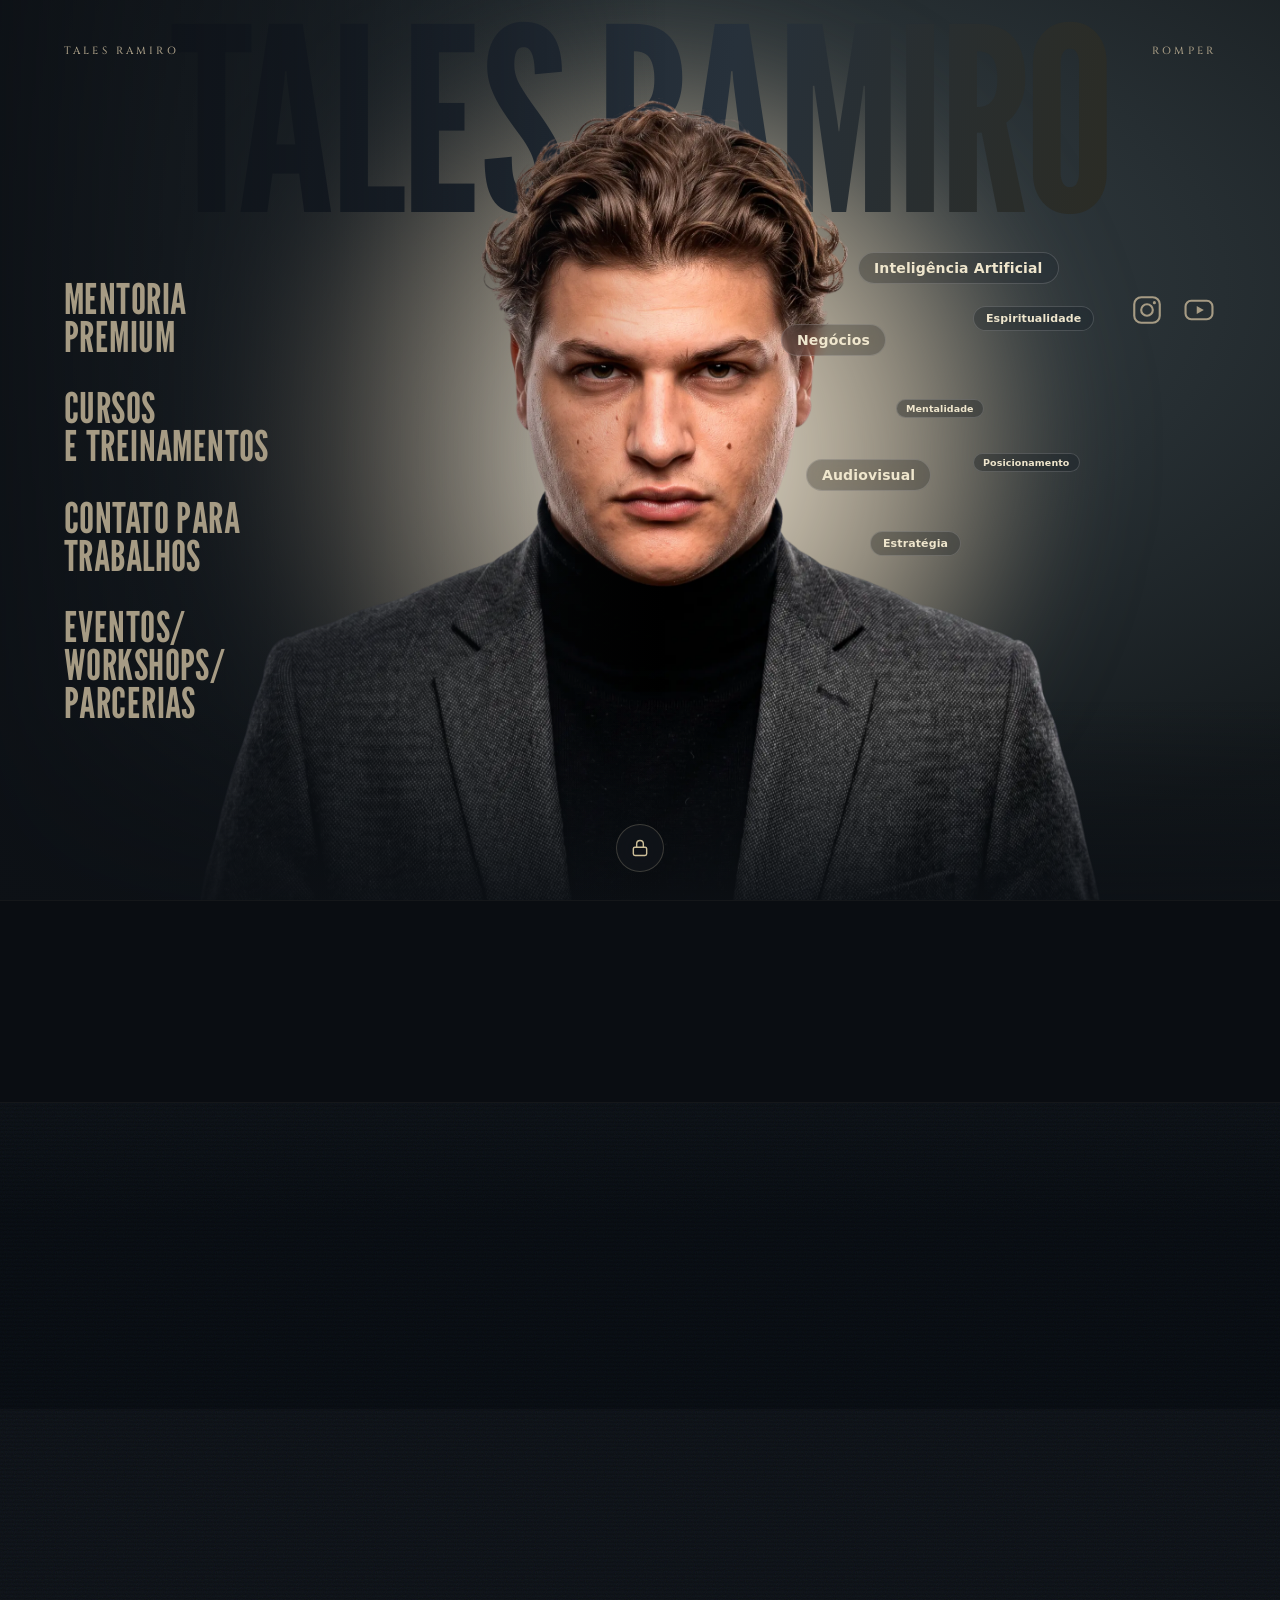
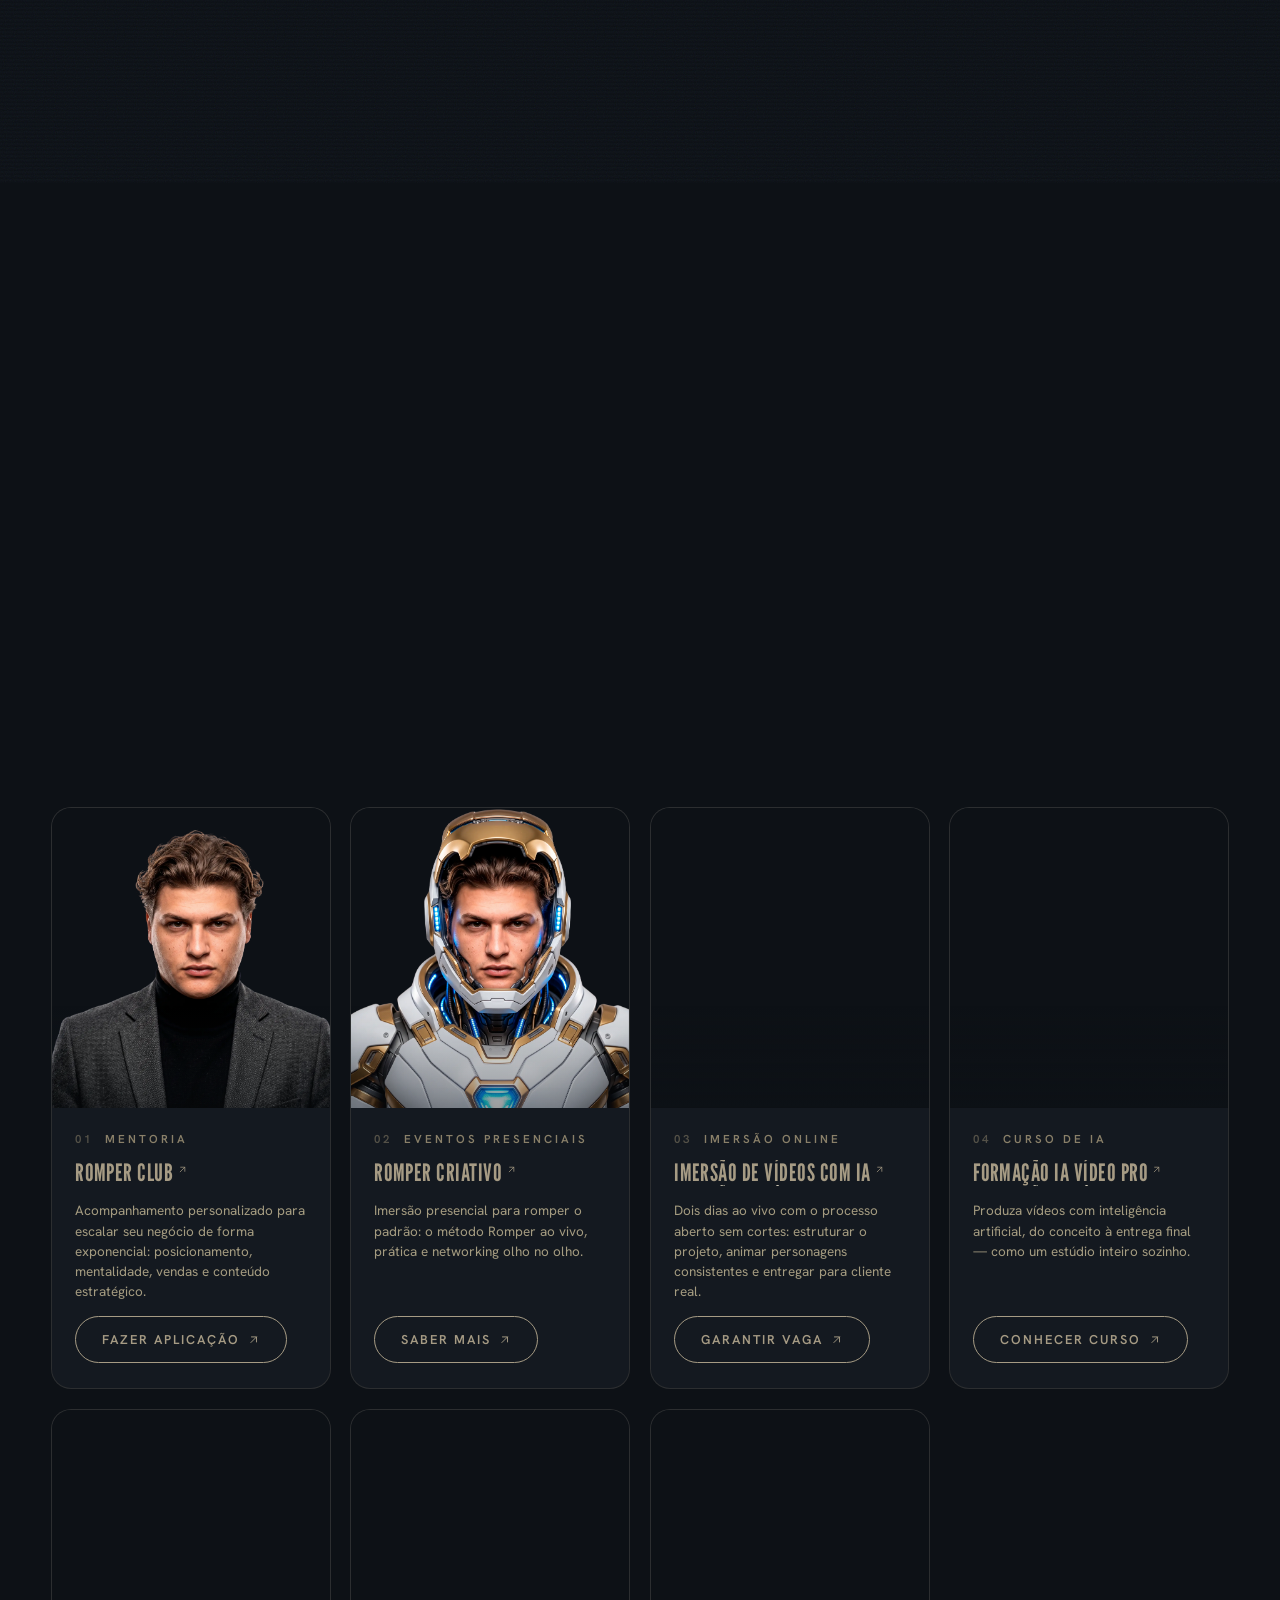
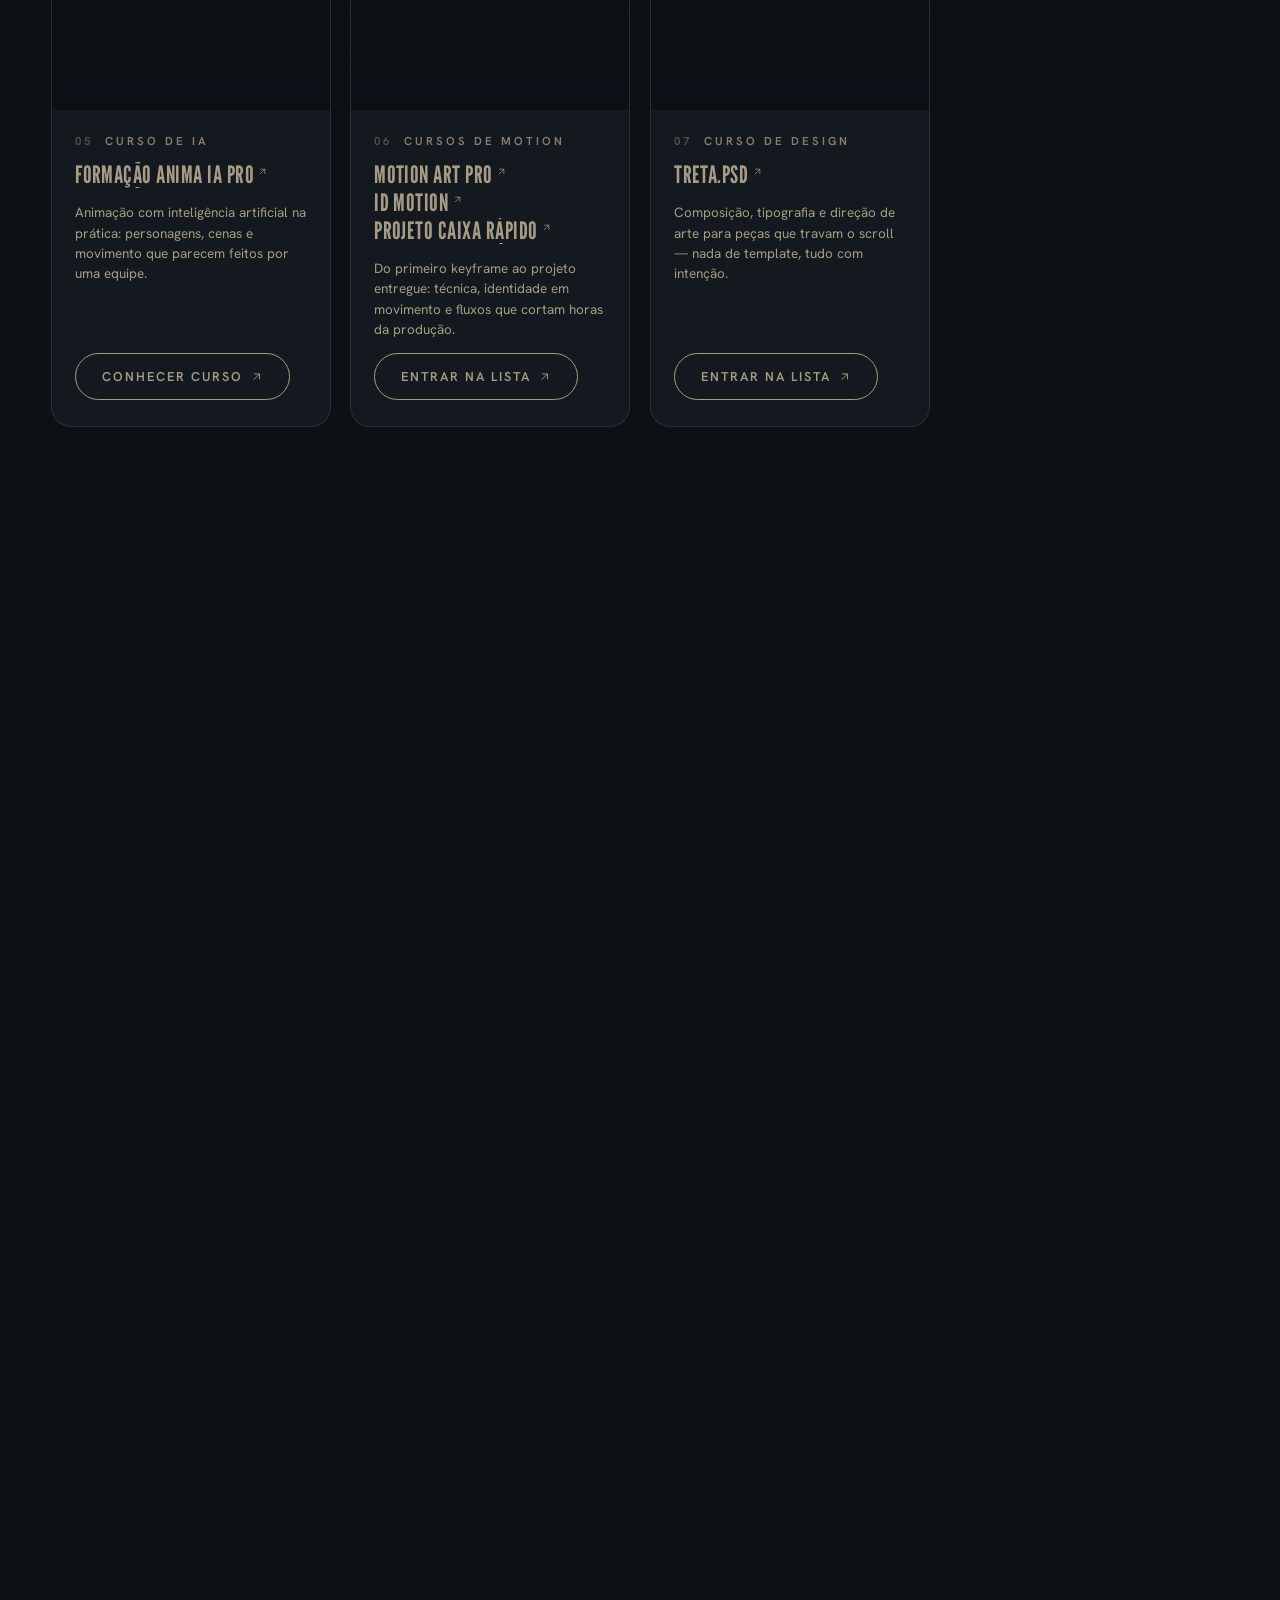
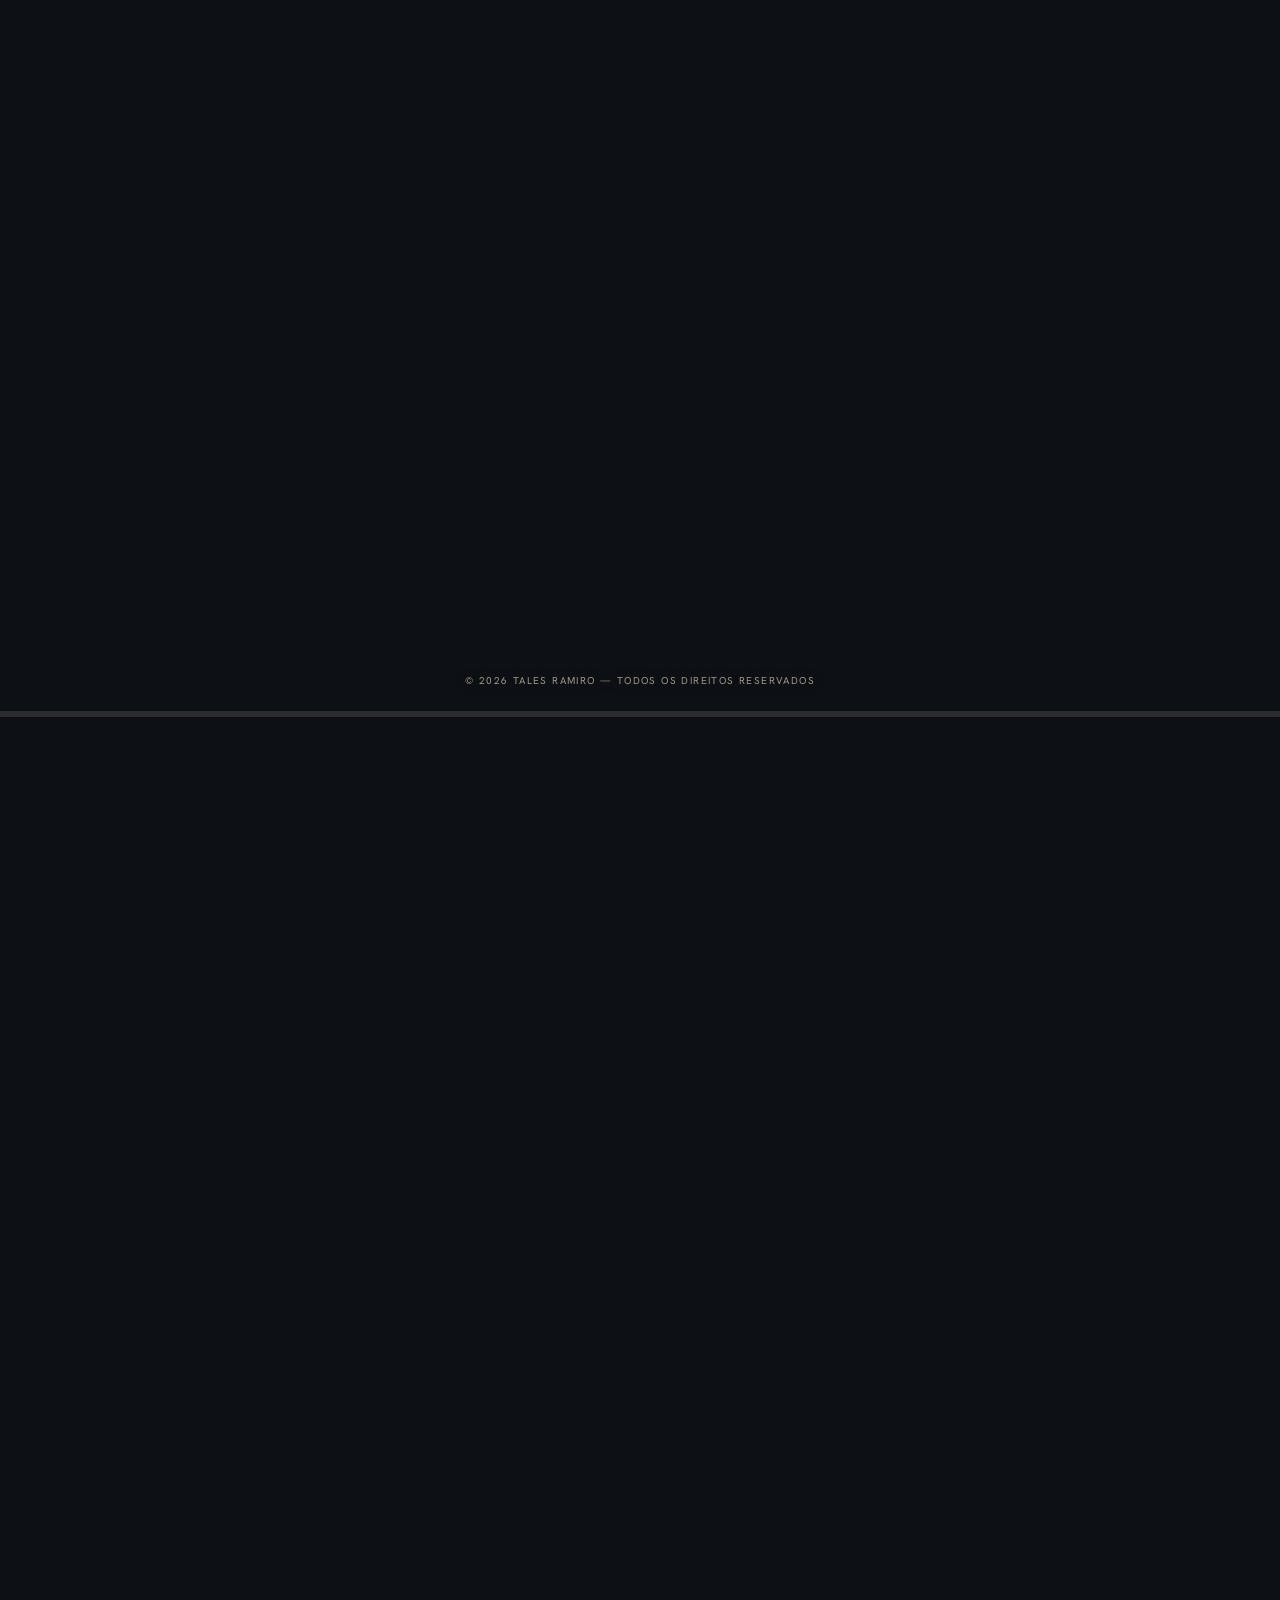
==== commit 34564d98: "Update index.html" ====
--- a/index.html
+++ b/index.html
@@ -1019,7 +1019,11 @@
    ============================================================ */
 (function(){
   var VIDEO_SRC = 'assets/video/scroll-video.mp4';
-  var EASE = 0.16;
+  var BASE_EASE = 0.16;         // suavização base
+  var FAST_EASE = 0.30;         // quando o scroll está acelerado
+  var SLOW_EASE = 0.10;         // quando o scroll está lento
+  var MIN_SEEK_DELTA = 0.033;   // 1 frame @30fps — só seek se valer a pena
+  var STUCK_THRESHOLD = 0.35;   // se ficar pendurado > 350ms, destrava
   var GLYPHS = 'ABCDEFGHIJKLMNOPQRSTUVWXYZ0123456789$★';
   var SPIN = 20, DUR = 0.22;
   var reduceMotion = window.matchMedia && window.matchMedia('(prefers-reduced-motion: reduce)').matches;
@@ -1028,7 +1032,11 @@
     document.querySelectorAll('[data-vss]').forEach(function(track){
       var video = track.querySelector('.vss-video'), wordsEl = track.querySelector('.vss-words'),
           bar = track.querySelector('.vss-progress-fill'), stage = track.querySelector('.vss-stage');
-      var duration=0, target=0, current=0, targetP=0, smoothP=0, seeking=false, running=false, loaded=false;
+      var duration=0, target=0, current=0, targetP=0, smoothP=0;
+      var seeking=false, seekStart=0, loaded=false, available=false;
+      var running=false, lastP=0, velocity=0;
+
+      // ---------- REELS DE PALAVRAS ----------
       var reels = [];
       (function buildReels(){
         var words = (track.getAttribute('data-words')||'').split('|');
@@ -1046,6 +1054,7 @@
           wordsEl.appendChild(line);
         });
       })();
+
       function measureReels(){
         var maxW = 0, probe = document.createElement('span');
         probe.style.cssText = 'position:absolute;visibility:hidden;white-space:pre;line-height:.9;';
@@ -1053,64 +1062,145 @@
         reels.forEach(function(r){ probe.textContent = r.ch; maxW = Math.max(maxW, probe.getBoundingClientRect().width); });
         probe.remove();
         var cellW = Math.ceil(maxW*0.82);
-        reels.forEach(function(r){ var gh = r.strip.firstChild.getBoundingClientRect().height; if (gh){ r.reelH = gh; r.reel.style.height = gh+'px'; } if (cellW) r.reel.style.width = cellW+'px'; });
+        reels.forEach(function(r){
+          var gh = r.strip.firstChild.getBoundingClientRect().height;
+          if (gh){ r.reelH = gh; r.reel.style.height = gh+'px'; }
+          if (cellW) r.reel.style.width = cellW+'px';
+        });
         updateReels(smoothP);
       }
       function updateReels(p){
-        reels.forEach(function(r){
+        for (var i=0;i<reels.length;i++){
+          var r = reels[i];
           var t = r.dur>0 ? (p - r.start)/r.dur : 1;
-          t = Math.max(0, Math.min(1, t));
+          if (t < 0) t = 0; else if (t > 1) t = 1;
           var e = 1-Math.pow(1-t, 3);
           r.reel.style.opacity = t>0 ? '1' : '0';
-          r.strip.style.transform = 'translateY(' + (-e*r.n*r.reelH) + 'px)';
-        });
+          r.strip.style.transform = 'translate3d(0,' + (-e*r.n*r.reelH) + 'px,0)';
+        }
       }
       measureReels();
       if (document.fonts && document.fonts.ready) document.fonts.ready.then(measureReels);
+
+      // ---------- VÍDEO ----------
       video.muted = true;
-      video.addEventListener('seeked', function(){ seeking = false; });
-      video.addEventListener('error', function(){ seeking = false; });
+      video.setAttribute('playsinline', '');
+      video.setAttribute('webkit-playsinline', '');
+
+      // ✅ CORREÇÃO B: usa URL direta (não blob) → seek muito mais rápido
+      // O blob força o browser a carregar 100% em memória antes de permitir seek.
+      // A URL direta com preload=metadata faz range requests → seek instantâneo.
+      function load(){
+        if (loaded) return; loaded = true;
+        // Testa existência com HEAD
+        fetch(VIDEO_SRC, { method:'HEAD' }).then(function(r){
+          if (!r.ok) throw new Error('video ausente');
+          available = true;
+          video.preload = 'metadata';
+          video.src = VIDEO_SRC;
+          video.load();
+        }).catch(function(){
+          track.style.display = 'none';
+        });
+      }
+      function maybeLoad(){
+        if (loaded) return;
+        var rect = track.getBoundingClientRect(), margin = window.innerHeight*1.5;
+        if (rect.top < window.innerHeight+margin && rect.bottom > -margin) load();
+      }
+
       video.addEventListener('loadedmetadata', function(){
         if (duration) return;
         if (isFinite(video.duration) && video.duration > 0){
           duration = video.duration;
           video.classList.add('is-ready');
+          // Prime: pausa e vai pro frame 0 — deixa o buffer pronto pra seek
+          try { video.pause(); } catch(e){}
+          try { video.currentTime = 0; } catch(e){}
           update(); tick();
         }
       });
-      // CORREÇÃO #3: verifica se o vídeo existe antes de baixar. Se não, esconde a seção.
-      function load(){
-        if (loaded) return; loaded = true;
-        fetch(VIDEO_SRC, { method:'HEAD' }).then(function(r){
-          if (!r.ok) throw new Error('video ausente');
-          return fetch(VIDEO_SRC);
-        }).then(function(r){ return r.blob(); }).then(function(blob){
-          video.src = URL.createObjectURL(blob); video.load();
-        }).catch(function(){
-          track.style.display = 'none';
+      video.addEventListener('error', function(){ seeking = false; });
+
+      // Marca quando o seek foi concluído
+      function onSeeked(){ seeking = false; }
+      video.addEventListener('seeked', onSeeked);
+
+      // ---------- CÁLCULO DE PROGRESSO ----------
+      function update(){
+        var rect = track.getBoundingClientRect(), vh = window.innerHeight;
+        if (rect.top <= 0 && rect.bottom >= vh){
+          stage.classList.add('vss-fixed');
+          stage.classList.remove('vss-end');
+        } else if (rect.bottom < vh){
+          stage.classList.remove('vss-fixed');
+          stage.classList.add('vss-end');
+        } else {
+          stage.classList.remove('vss-fixed');
+          stage.classList.remove('vss-end');
+        }
+        var total = rect.height - vh;
+        var p = total > 0 ? Math.min(1, Math.max(0, -rect.top/total)) : 0;
+        targetP = p;
+        target = p * (duration || 0);
+      }
+
+      // ---------- LOOP PRINCIPAL ----------
+      function tick(){ if (!running){ running = true; requestAnimationFrame(loop); } }
+
+      function loop(){
+        var now = (typeof performance !== 'undefined' ? performance.now() : Date.now());
+
+        // ✅ CORREÇÃO D: easing adaptativo — se velocity for alta, responde rápido
+        velocity = Math.abs(targetP - lastP);
+        lastP = smoothP;
+        var ease = BASE_EASE;
+        if (velocity > 0.01) ease = FAST_EASE;
+        else if (velocity < 0.001) ease = SLOW_EASE;
+
+        smoothP += (targetP - smoothP) * ease;
+        current += (target - current) * ease;
+
+        updateReels(smoothP);
+        if (bar) bar.style.width = (Math.max(0, Math.min(1, smoothP))*100) + '%';
+
+        // ✅ CORREÇÃO A + C: seek só quando necessário e sem acumular
+        if (duration && available && video.readyState >= 1){
+          if (seeking){
+            // Se o seek travou por muito tempo, destrava
+            if (now - seekStart > STUCK_THRESHOLD*1000){ seeking = false; }
+          }
+          if (!seeking){
+            var targetTime = current;
+            var cur = video.currentTime || 0;
+            var delta = Math.abs(targetTime - cur);
+            // Só faz seek se a diferença for > 1 frame (evita 60 seeks/s inúteis)
+            if (delta > MIN_SEEK_DELTA){
+              seeking = true;
+              seekStart = now;
+              try { video.currentTime = targetTime; }
+              catch(e){ seeking = false; }
+            }
+          }
+        }
+
+        if (Math.abs(target-current) > 0.001 || Math.abs(targetP-smoothP) > 0.0005){
+          requestAnimationFrame(loop);
+        } else {
+          running = false;
+        }
+      }
+
+      // ---------- EVENTOS ----------
+      var scrollRaf = 0;
+      function onScroll(){
+        if (scrollRaf) return;
+        scrollRaf = requestAnimationFrame(function(){
+          scrollRaf = 0;
+          maybeLoad(); update(); tick();
         });
       }
-      function maybeLoad(){ if (loaded) return; var rect = track.getBoundingClientRect(), margin = window.innerHeight*1.5; if (rect.top < window.innerHeight+margin && rect.bottom > -margin) load(); }
-      function update(){
-        var rect = track.getBoundingClientRect(), vh = window.innerHeight;
-        if (rect.top <= 0 && rect.bottom >= vh){ stage.classList.add('vss-fixed'); stage.classList.remove('vss-end'); }
-        else if (rect.bottom < vh){ stage.classList.remove('vss-fixed'); stage.classList.add('vss-end'); }
-        else { stage.classList.remove('vss-fixed'); stage.classList.remove('vss-end'); }
-        var t = rect.height - vh, p = t>0 ? Math.min(1, Math.max(0, -rect.top/t)) : 0;
-        targetP = p; target = p*(duration||0);
-      }
-      function tick(){ if (!running){ running=true; requestAnimationFrame(loop); } }
-      function loop(){
-        var k = reduceMotion ? 1 : EASE;
-        smoothP += (targetP - smoothP)*k;
-        current += (target - current)*k;
-        updateReels(smoothP);
-        if (bar) bar.style.width = (Math.max(0, Math.min(1, smoothP))*100) + '%';
-        if (duration && !seeking && Math.abs(current - (video.currentTime||0)) > 0.01){ seeking = true; try{ video.currentTime = current; }catch(e){ seeking=false; } }
-        if (Math.abs(target-current) > 0.001 || Math.abs(targetP-smoothP) > 0.0005) requestAnimationFrame(loop);
-        else running = false;
-      }
-      window.addEventListener('scroll', function(){ maybeLoad(); update(); tick(); }, { passive:true });
+      window.addEventListener('scroll', onScroll, { passive:true });
       window.addEventListener('resize', function(){ measureReels(); update(); tick(); }, { passive:true });
       window.addEventListener('load', function(){ update(); tick(); });
       if (document.fonts && document.fonts.ready) document.fonts.ready.then(function(){ measureReels(); update(); tick(); });
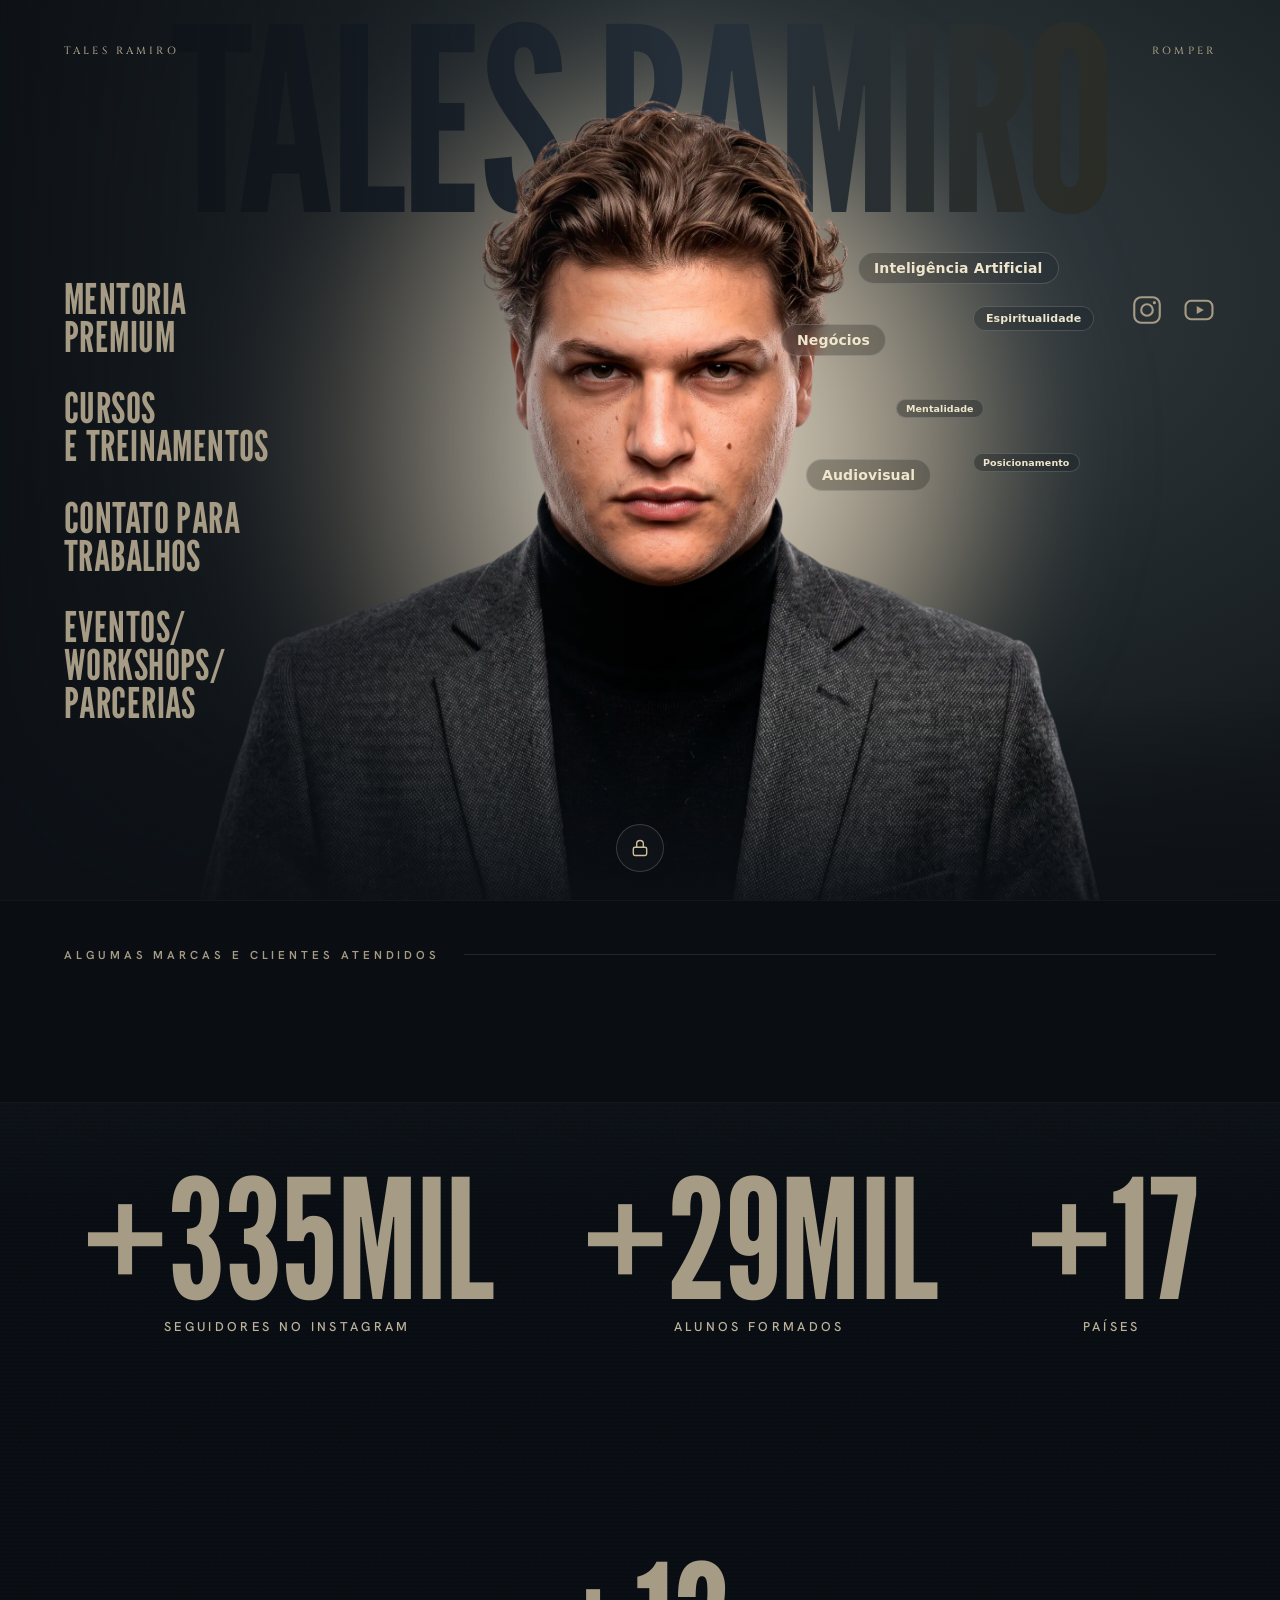
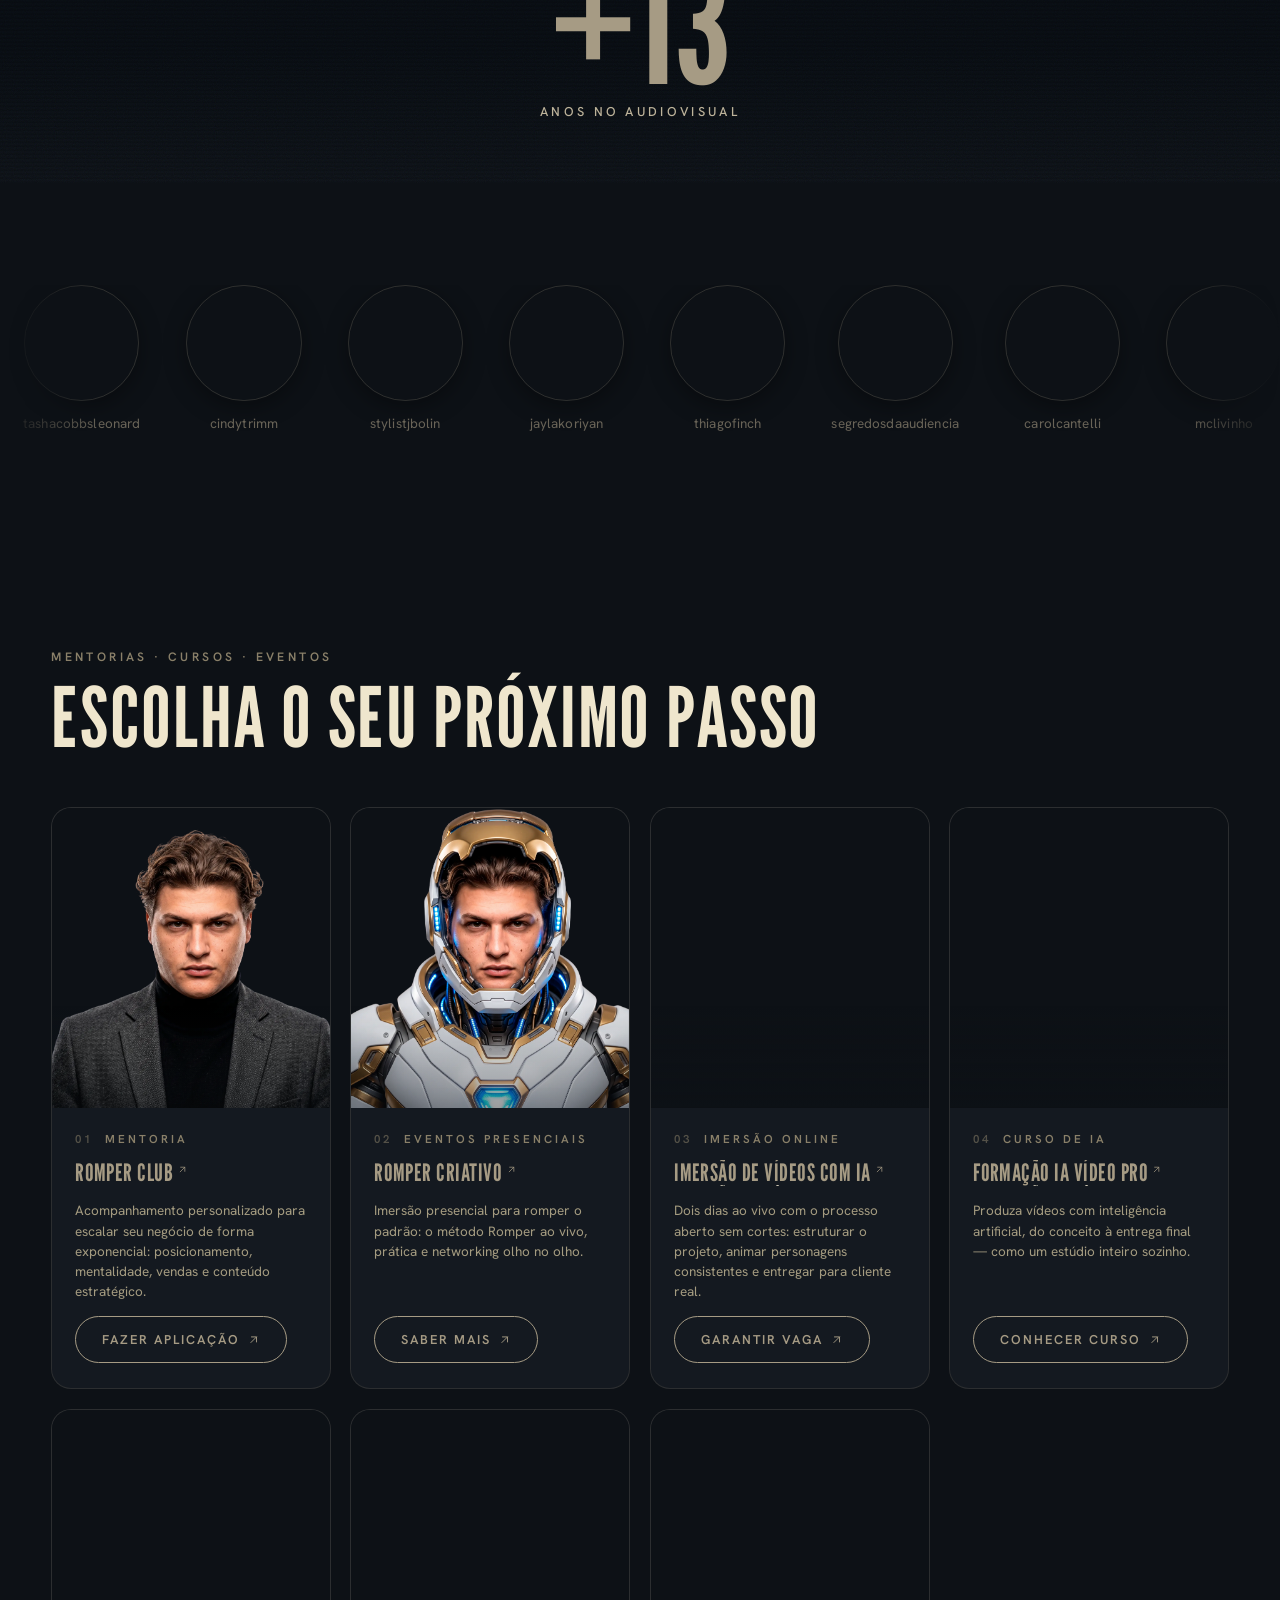
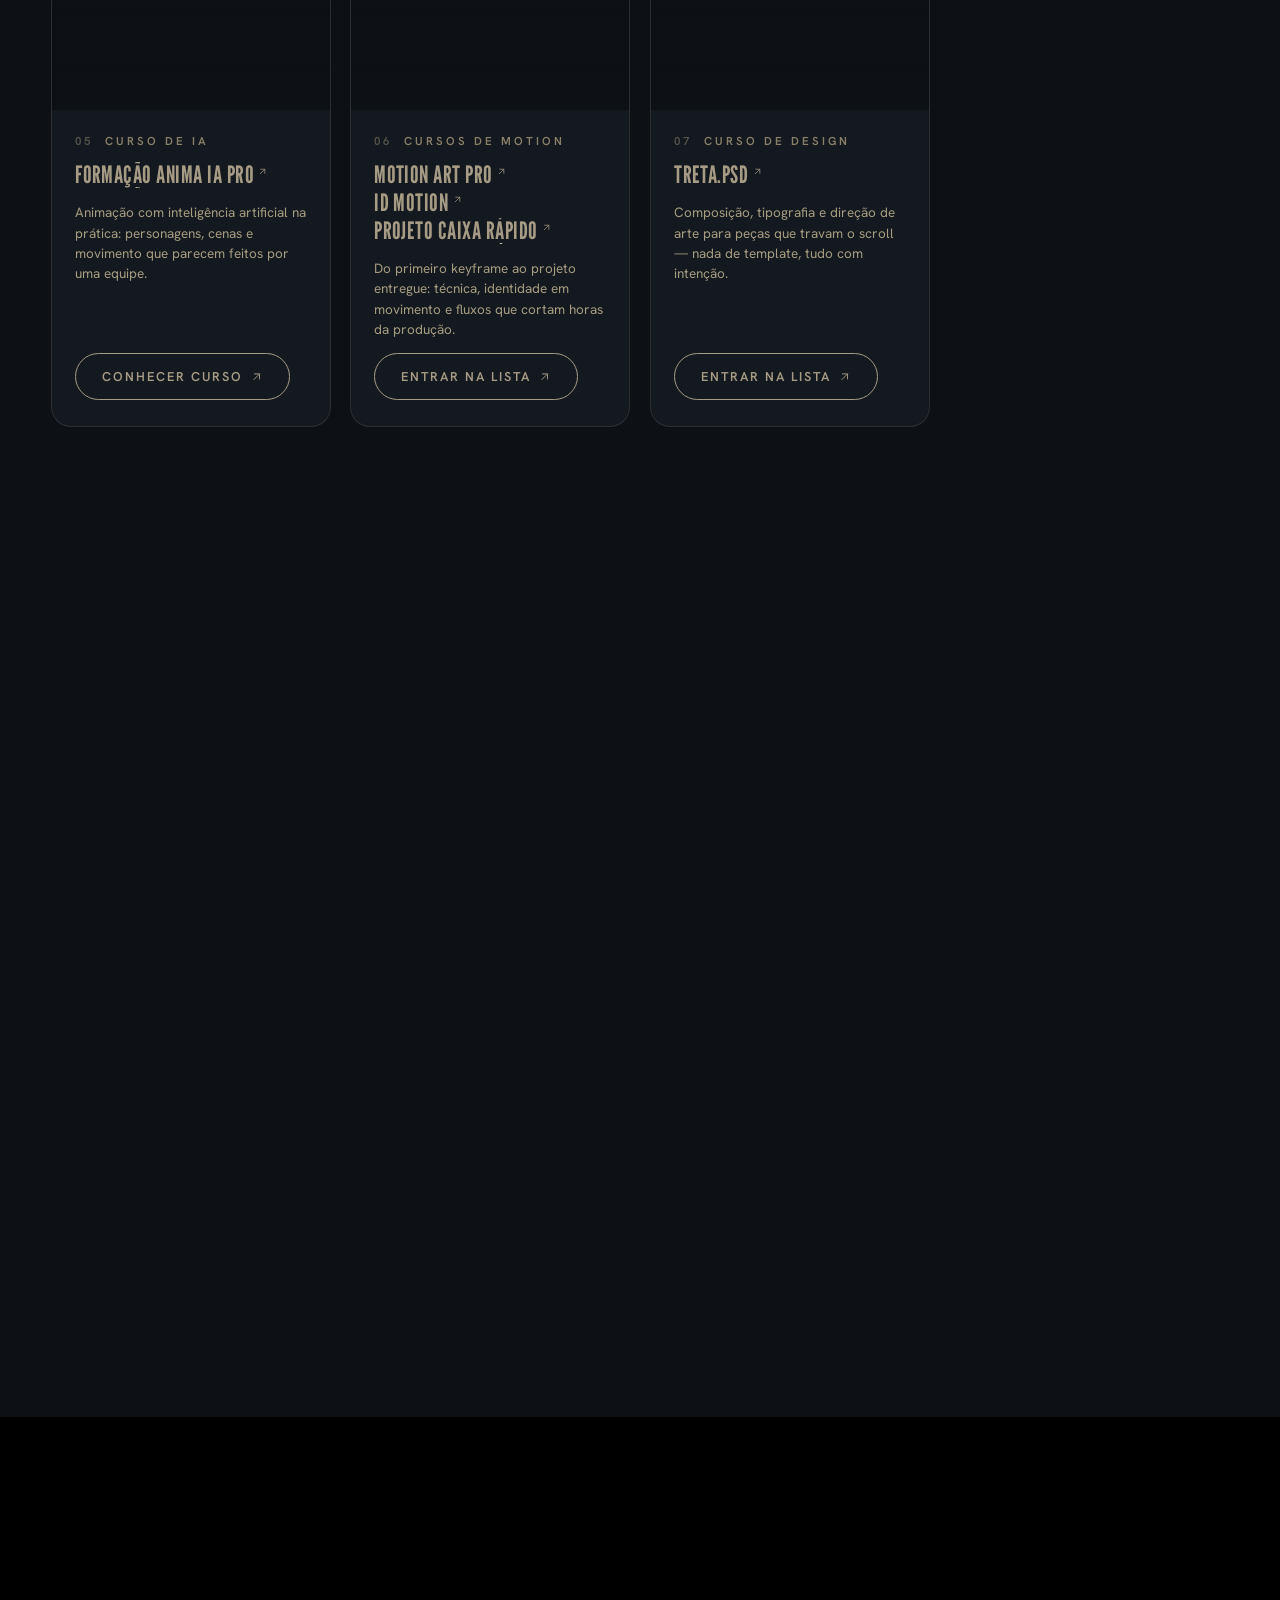
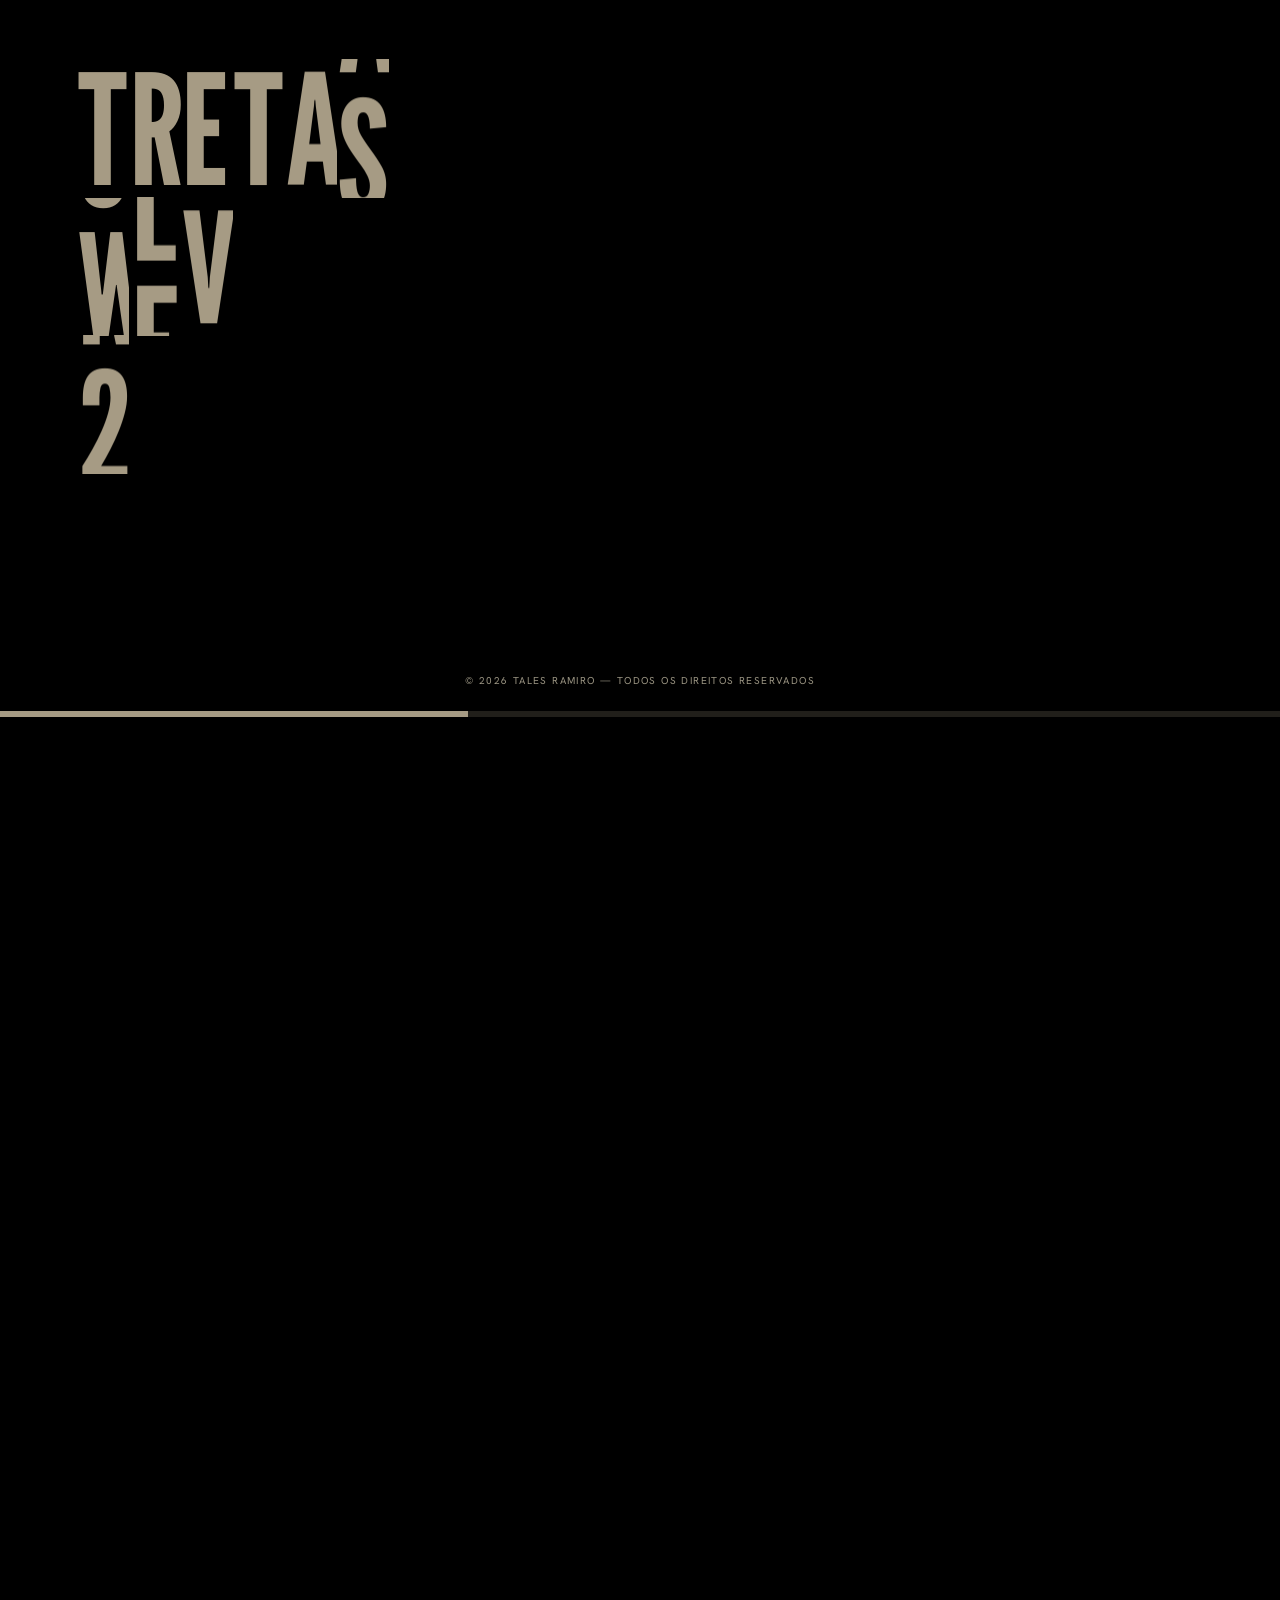
==== commit 6707c90e: "Update index.html" ====
--- a/index.html
+++ b/index.html
@@ -34,7 +34,7 @@
 
 <style>
 /* ============================================================
-   CORREÇÃO #2 — FONTES via Google Fonts (evita 404 de .woff2)
+   FONTES
    ============================================================ */
 @import url('https://fonts.googleapis.com/css2?family=Cinzel:wght@400..600&family=Hanken+Grotesk:wght@300..600&family=League+Gothic&display=swap');
 
@@ -235,7 +235,7 @@
 .vss-stage{position:absolute;top:0;left:0;width:100%;height:100vh;overflow:hidden;background:#000;}
 .vss-stage.vss-fixed{position:fixed;}
 .vss-stage.vss-end{position:absolute;top:auto;bottom:0;}
-.vss-video{position:absolute;inset:0;width:100%;height:100%;object-fit:cover;display:block;opacity:0;transition:opacity .5s ease;will-change:transform;}
+.vss-video{position:absolute;inset:0;width:100%;height:100%;object-fit:cover;display:block;opacity:0;transition:opacity .5s ease;will-change:transform;transform:translate3d(0,0,0);backface-visibility:hidden;}
 .vss-video.is-ready{opacity:1;}
 .vss-words{position:absolute;top:50%;left:6vw;transform:translateY(-50%);z-index:2;pointer-events:none;}
 .vss-line{display:flex;align-items:flex-start;font-family:'League Gothic','League Gothic Condensed',sans-serif;color:#a69b84;font-weight:400;font-size:clamp(56px,12vw,180px);line-height:.9;letter-spacing:.015em;}
@@ -564,7 +564,7 @@
          ============================================================ -->
     <section class="vss-track" data-vss data-screen-label="Tretas" data-words="TRETAS|VÃO|ROLAR">
       <div class="vss-stage">
-        <video class="vss-video" muted playsinline webkit-playsinline preload="none"></video>
+        <video class="vss-video" muted playsinline webkit-playsinline preload="auto"></video>
         <div class="vss-words"></div>
         <div class="vss-progress"><div class="vss-progress-fill"></div></div>
         <div style="position:absolute;left:0;right:0;bottom:clamp(16px,2.4vw,30px);z-index:4;text-align:center;font-family:'Hanken Grotesk',sans-serif;font-weight:400;letter-spacing:.14em;text-transform:uppercase;font-size:clamp(8px,.8vw,10px);color:rgba(214,205,180,.72);text-shadow:0 1px 10px rgba(0,0,0,.6);pointer-events:none;">&copy; 2026 Tales Ramiro &mdash; Todos os direitos reservados</div>
@@ -1014,89 +1014,98 @@
 })();
 
 /* ============================================================
-   12. VSS — vídeo scroll
-   CORREÇÃO #3 — não trava se o arquivo não existir
+   12. VSS — vídeo scroll  (v4 — fluido)
    ============================================================ */
 (function(){
   var VIDEO_SRC = 'assets/video/scroll-video.mp4';
-  var BASE_EASE = 0.16;         // suavização base
-  var FAST_EASE = 0.30;         // quando o scroll está acelerado
-  var SLOW_EASE = 0.10;         // quando o scroll está lento
-  var MIN_SEEK_DELTA = 0.033;   // 1 frame @30fps — só seek se valer a pena
-  var STUCK_THRESHOLD = 0.35;   // se ficar pendurado > 350ms, destrava
   var GLYPHS = 'ABCDEFGHIJKLMNOPQRSTUVWXYZ0123456789$★';
   var SPIN = 20, DUR = 0.22;
+  var MIN_SEEK_DELTA = 0.02;
+  var STUCK_THRESHOLD = 500;
+  var STUCK_LIMIT = 4;
   var reduceMotion = window.matchMedia && window.matchMedia('(prefers-reduced-motion: reduce)').matches;
   function ready(fn){ if(document.readyState!=='loading') fn(); else document.addEventListener('DOMContentLoaded',fn); }
   ready(function(){
     document.querySelectorAll('[data-vss]').forEach(function(track){
-      var video = track.querySelector('.vss-video'), wordsEl = track.querySelector('.vss-words'),
-          bar = track.querySelector('.vss-progress-fill'), stage = track.querySelector('.vss-stage');
-      var duration=0, target=0, current=0, targetP=0, smoothP=0;
-      var seeking=false, seekStart=0, loaded=false, available=false;
-      var running=false, lastP=0, velocity=0;
-
-      // ---------- REELS DE PALAVRAS ----------
+      var video = track.querySelector('.vss-video'),
+          wordsEl = track.querySelector('.vss-words'),
+          bar = track.querySelector('.vss-progress-fill'),
+          stage = track.querySelector('.vss-stage');
+      var duration = 0;
+      var targetP = 0, smoothP = 0;
+      var target = 0, current = 0;
+      var seeking = false, seekStart = 0;
+      var loaded = false, available = false;
+      var running = false;
+      var stuckCount = 0;
+      var fallbackMode = false;
+      var rvfcSupported = 'requestVideoFrameCallback' in HTMLVideoElement.prototype;
+
       var reels = [];
       (function buildReels(){
-        var words = (track.getAttribute('data-words')||'').split('|');
-        var total = words.join('').length, step = 0.5/Math.max(1, total-1), gi = 0;
+        var words = (track.getAttribute('data-words') || '').split('|');
+        var total = words.join('').length;
+        var step = 0.5 / Math.max(1, total - 1);
+        var gi = 0;
         words.forEach(function(word){
-          var line = document.createElement('div'); line.className='vss-line';
+          var line = document.createElement('div'); line.className = 'vss-line';
           word.split('').forEach(function(ch){
-            var reel = document.createElement('div'); reel.className='vss-reel';
-            var strip = document.createElement('div'); strip.className='vss-strip';
-            for (var k=0;k<SPIN;k++){ var g=document.createElement('span'); g.textContent = GLYPHS[(Math.random()*GLYPHS.length)|0]; strip.appendChild(g); }
+            var reel = document.createElement('div'); reel.className = 'vss-reel';
+            var strip = document.createElement('div'); strip.className = 'vss-strip';
+            for (var k = 0; k < SPIN; k++){
+              var g = document.createElement('span');
+              g.textContent = GLYPHS[(Math.random() * GLYPHS.length) | 0];
+              strip.appendChild(g);
+            }
             var fin = document.createElement('span'); fin.textContent = ch; strip.appendChild(fin);
             reel.appendChild(strip); line.appendChild(reel);
-            reels.push({ reel:reel, strip:strip, n:SPIN, start:gi*step, dur:DUR, reelH:0, ch:ch }); gi++;
+            reels.push({ reel: reel, strip: strip, n: SPIN, start: gi * step, dur: DUR, reelH: 0, ch: ch });
+            gi++;
           });
           wordsEl.appendChild(line);
         });
       })();
 
       function measureReels(){
-        var maxW = 0, probe = document.createElement('span');
+        var maxW = 0;
+        var probe = document.createElement('span');
         probe.style.cssText = 'position:absolute;visibility:hidden;white-space:pre;line-height:.9;';
         if (wordsEl.firstChild) wordsEl.firstChild.appendChild(probe);
         reels.forEach(function(r){ probe.textContent = r.ch; maxW = Math.max(maxW, probe.getBoundingClientRect().width); });
         probe.remove();
-        var cellW = Math.ceil(maxW*0.82);
+        var cellW = Math.ceil(maxW * 0.82);
         reels.forEach(function(r){
           var gh = r.strip.firstChild.getBoundingClientRect().height;
-          if (gh){ r.reelH = gh; r.reel.style.height = gh+'px'; }
-          if (cellW) r.reel.style.width = cellW+'px';
+          if (gh){ r.reelH = gh; r.reel.style.height = gh + 'px'; }
+          if (cellW) r.reel.style.width = cellW + 'px';
         });
         updateReels(smoothP);
       }
+
       function updateReels(p){
-        for (var i=0;i<reels.length;i++){
+        for (var i = 0; i < reels.length; i++){
           var r = reels[i];
-          var t = r.dur>0 ? (p - r.start)/r.dur : 1;
+          var t = r.dur > 0 ? (p - r.start) / r.dur : 1;
           if (t < 0) t = 0; else if (t > 1) t = 1;
-          var e = 1-Math.pow(1-t, 3);
-          r.reel.style.opacity = t>0 ? '1' : '0';
-          r.strip.style.transform = 'translate3d(0,' + (-e*r.n*r.reelH) + 'px,0)';
+          var e = 1 - Math.pow(1 - t, 3);
+          r.reel.style.opacity = t > 0 ? '1' : '0';
+          r.strip.style.transform = 'translate3d(0,' + (-e * r.n * r.reelH) + 'px,0)';
         }
       }
+
       measureReels();
       if (document.fonts && document.fonts.ready) document.fonts.ready.then(measureReels);
 
-      // ---------- VÍDEO ----------
       video.muted = true;
       video.setAttribute('playsinline', '');
       video.setAttribute('webkit-playsinline', '');
 
-      // ✅ CORREÇÃO B: usa URL direta (não blob) → seek muito mais rápido
-      // O blob força o browser a carregar 100% em memória antes de permitir seek.
-      // A URL direta com preload=metadata faz range requests → seek instantâneo.
       function load(){
         if (loaded) return; loaded = true;
-        // Testa existência com HEAD
-        fetch(VIDEO_SRC, { method:'HEAD' }).then(function(r){
-          if (!r.ok) throw new Error('video ausente');
+        fetch(VIDEO_SRC, { method: 'HEAD' }).then(function(r){
+          if (!r.ok) throw new Error('ausente');
           available = true;
-          video.preload = 'metadata';
+          video.preload = 'auto';
           video.src = VIDEO_SRC;
           video.load();
         }).catch(function(){
@@ -1105,8 +1114,9 @@
       }
       function maybeLoad(){
         if (loaded) return;
-        var rect = track.getBoundingClientRect(), margin = window.innerHeight*1.5;
-        if (rect.top < window.innerHeight+margin && rect.bottom > -margin) load();
+        var rect = track.getBoundingClientRect();
+        var margin = window.innerHeight * 1.5;
+        if (rect.top < window.innerHeight + margin && rect.bottom > -margin) load();
       }
 
       video.addEventListener('loadedmetadata', function(){
@@ -1114,21 +1124,42 @@
         if (isFinite(video.duration) && video.duration > 0){
           duration = video.duration;
           video.classList.add('is-ready');
-          // Prime: pausa e vai pro frame 0 — deixa o buffer pronto pra seek
           try { video.pause(); } catch(e){}
           try { video.currentTime = 0; } catch(e){}
           update(); tick();
         }
       });
+
       video.addEventListener('error', function(){ seeking = false; });
-
-      // Marca quando o seek foi concluído
-      function onSeeked(){ seeking = false; }
-      video.addEventListener('seeked', onSeeked);
-
-      // ---------- CÁLCULO DE PROGRESSO ----------
+      video.addEventListener('seeked', function(){ seeking = false; });
+
+      function armStuckTimer(){
+        if (!rvfcSupported) return;
+        var called = false;
+        var timeout = setTimeout(function(){
+          if (!called){ stuckCount++; checkFallback(); }
+        }, STUCK_THRESHOLD);
+        video.requestVideoFrameCallback(function(){
+          called = true;
+          clearTimeout(timeout);
+          stuckCount = Math.max(0, stuckCount - 1);
+        });
+      }
+
+      function checkFallback(){
+        if (fallbackMode) return;
+        if (stuckCount >= STUCK_LIMIT){
+          fallbackMode = true;
+          video.loop = true;
+          video.currentTime = 0;
+          try { video.play().catch(function(){}); } catch(e){}
+          console.log('[VSS] Vídeo travando — modo fallback ativado. Re-encode com keyint=10 para scrub fluido.');
+        }
+      }
+
       function update(){
-        var rect = track.getBoundingClientRect(), vh = window.innerHeight;
+        var rect = track.getBoundingClientRect();
+        var vh = window.innerHeight;
         if (rect.top <= 0 && rect.bottom >= vh){
           stage.classList.add('vss-fixed');
           stage.classList.remove('vss-end');
@@ -1140,72 +1171,72 @@
           stage.classList.remove('vss-end');
         }
         var total = rect.height - vh;
-        var p = total > 0 ? Math.min(1, Math.max(0, -rect.top/total)) : 0;
+        var p = total > 0 ? Math.min(1, Math.max(0, -rect.top / total)) : 0;
         targetP = p;
         target = p * (duration || 0);
       }
 
-      // ---------- LOOP PRINCIPAL ----------
       function tick(){ if (!running){ running = true; requestAnimationFrame(loop); } }
 
       function loop(){
-        var now = (typeof performance !== 'undefined' ? performance.now() : Date.now());
-
-        // ✅ CORREÇÃO D: easing adaptativo — se velocity for alta, responde rápido
-        velocity = Math.abs(targetP - lastP);
-        lastP = smoothP;
-        var ease = BASE_EASE;
-        if (velocity > 0.01) ease = FAST_EASE;
-        else if (velocity < 0.001) ease = SLOW_EASE;
+        var ease = 0.18;
+        var diff = Math.abs(targetP - smoothP);
+        if (diff > 0.03) ease = 0.32;
+        else if (diff < 0.002) ease = 0.12;
 
         smoothP += (targetP - smoothP) * ease;
         current += (target - current) * ease;
 
         updateReels(smoothP);
-        if (bar) bar.style.width = (Math.max(0, Math.min(1, smoothP))*100) + '%';
-
-        // ✅ CORREÇÃO A + C: seek só quando necessário e sem acumular
-        if (duration && available && video.readyState >= 1){
+        if (bar) bar.style.width = (Math.max(0, Math.min(1, smoothP)) * 100) + '%';
+
+        if (!fallbackMode && duration && available && video.readyState >= 2){
+          var now = (typeof performance !== 'undefined' ? performance.now() : Date.now());
           if (seeking){
-            // Se o seek travou por muito tempo, destrava
-            if (now - seekStart > STUCK_THRESHOLD*1000){ seeking = false; }
+            if (now - seekStart > STUCK_THRESHOLD){
+              seeking = false;
+              stuckCount++;
+              checkFallback();
+            }
           }
           if (!seeking){
-            var targetTime = current;
-            var cur = video.currentTime || 0;
-            var delta = Math.abs(targetTime - cur);
-            // Só faz seek se a diferença for > 1 frame (evita 60 seeks/s inúteis)
+            var delta = Math.abs(current - (video.currentTime || 0));
             if (delta > MIN_SEEK_DELTA){
               seeking = true;
               seekStart = now;
-              try { video.currentTime = targetTime; }
-              catch(e){ seeking = false; }
+              try {
+                video.currentTime = current;
+                armStuckTimer();
+              } catch(e){ seeking = false; }
             }
           }
         }
 
-        if (Math.abs(target-current) > 0.001 || Math.abs(targetP-smoothP) > 0.0005){
+        if (Math.abs(target - current) > 0.002 || Math.abs(targetP - smoothP) > 0.001){
           requestAnimationFrame(loop);
         } else {
           running = false;
         }
       }
 
-      // ---------- EVENTOS ----------
-      var scrollRaf = 0;
+      var sRaf = 0;
       function onScroll(){
-        if (scrollRaf) return;
-        scrollRaf = requestAnimationFrame(function(){
-          scrollRaf = 0;
+        if (sRaf) return;
+        sRaf = requestAnimationFrame(function(){
+          sRaf = 0;
           maybeLoad(); update(); tick();
         });
       }
-      window.addEventListener('scroll', onScroll, { passive:true });
-      window.addEventListener('resize', function(){ measureReels(); update(); tick(); }, { passive:true });
+
+      window.addEventListener('scroll', onScroll, { passive: true });
+      window.addEventListener('resize', function(){ measureReels(); update(); tick(); }, { passive: true });
       window.addEventListener('load', function(){ update(); tick(); });
       if (document.fonts && document.fonts.ready) document.fonts.ready.then(function(){ measureReels(); update(); tick(); });
-      if ('ResizeObserver' in window){ var ro = new ResizeObserver(function(){ update(); tick(); }); ro.observe(document.body); }
-      [400,1500,3500].forEach(function(ms){ setTimeout(function(){ update(); tick(); }, ms); });
+      if ('ResizeObserver' in window){
+        var ro = new ResizeObserver(function(){ update(); tick(); });
+        ro.observe(document.body);
+      }
+      [400, 1500, 3500].forEach(function(ms){ setTimeout(function(){ update(); tick(); }, ms); });
       maybeLoad(); update(); tick();
     });
   });
@@ -1213,7 +1244,6 @@
 
 /* ============================================================
    13. REDES SOCIAIS — contadores
-   CORREÇÃO #4 — evita erro de CORS no console
    ============================================================ */
 (function(){
   function ready(fn){ if(document.readyState!=='loading') fn(); else document.addEventListener('DOMContentLoaded',fn); }
@@ -1227,7 +1257,6 @@
       return String(n);
     }
     function show(el, n, suffix){ var t = fmt(n); if (el && t){ el.textContent = t + ' ' + suffix; el.style.opacity = '1'; } }
-    // CORREÇÃO #4: valores fallback visíveis imediatamente + fetch silencioso
     show(igEl, 401000, 'seguidores');
     show(ytEl, 85000, 'inscritos');
     var YT_CHANNEL_ID = 'UCFRGJe1AhYLGycsTOczweiQ';
@@ -1244,11 +1273,9 @@
 
 /* ============================================================
    14. PAINEL ADMIN — Login + Upload direto pro Drive
-   CORREÇÃO #1 — label definido dentro de renderMediaField
    ============================================================ */
 (function(){
   'use strict';
-  // ⚠️ COLE A URL DO SEU APPS SCRIPT NA LINHA ABAIXO
   var API_URL = 'https://script.google.com/macros/s/AKfycbwhya0vhAuPei9Bf2rOjf3KTGYjYrs8yMkdzk-vX01FUGuCUG7rUq9eyXW4XTDPcvaIRg/exec';
 
   var lock = document.getElementById('tr-admin-lock');
@@ -1293,7 +1320,6 @@
   modal.addEventListener('click', function(e){ if (e.target === modal) closeModal(); });
   document.addEventListener('keydown', function(e){ if (e.key === 'Escape') closeModal(); });
 
-  /* LOGIN */
   function renderLogin(){
     box.innerHTML = '<div style="max-width:400px;margin:50px auto;text-align:center;">' +
       '<div style="font-family:\'League Gothic\',sans-serif;font-size:46px;text-transform:uppercase;letter-spacing:.03em;color:#efe6cd;line-height:1;">Painel Admin</div>' +
@@ -1319,7 +1345,6 @@
     document.getElementById('tr-login-cancel').addEventListener('click', closeModal);
   }
 
-  /* DASHBOARD */
   async function renderDashboard(){
     box.innerHTML = '<div style="padding:80px;text-align:center;color:#8a8069;">Carregando dados…</div>';
     try {
@@ -1360,7 +1385,6 @@
     if (TAB === 'midia') renderMidia();
   }
 
-  /* CONTEÚDO */
   function renderConteudo(){
     var body = document.getElementById('tr-tab-body');
     var entradas = Object.entries(CACHE.conteudo || {});
@@ -1416,9 +1440,6 @@
     return renderMediaField(k, valor, tipo);
   }
 
-  /* ============================================================
-     CORREÇÃO #1: label agora é declarado AQUI dentro (antes estava faltando)
-     ============================================================ */
   function renderMediaField(k, valor, tipo){
     var label = '<label class="adm-label">' + esc(k) + ' <span style="opacity:.5;">(' + esc(tipo) + ')</span></label>';
     var accept = tipo === 'imagem' ? 'image/*' : (tipo === 'video' ? 'video/*' : 'image/*,video/*');
@@ -1568,7 +1589,6 @@
     else toast(r.error || 'Erro', false);
   }
 
-  /* CURSOS */
   function renderCursos(){
     var body = document.getElementById('tr-tab-body');
     body.innerHTML = '<div style="display:flex;flex-direction:column;gap:14px;">' +
@@ -1615,7 +1635,6 @@
     });
   }
 
-  /* BIBLIOTECA DE MÍDIA */
   function renderMidia(){
     var body = document.getElementById('tr-tab-body');
     body.innerHTML = '<div style="display:flex;flex-direction:column;gap:16px;">' +
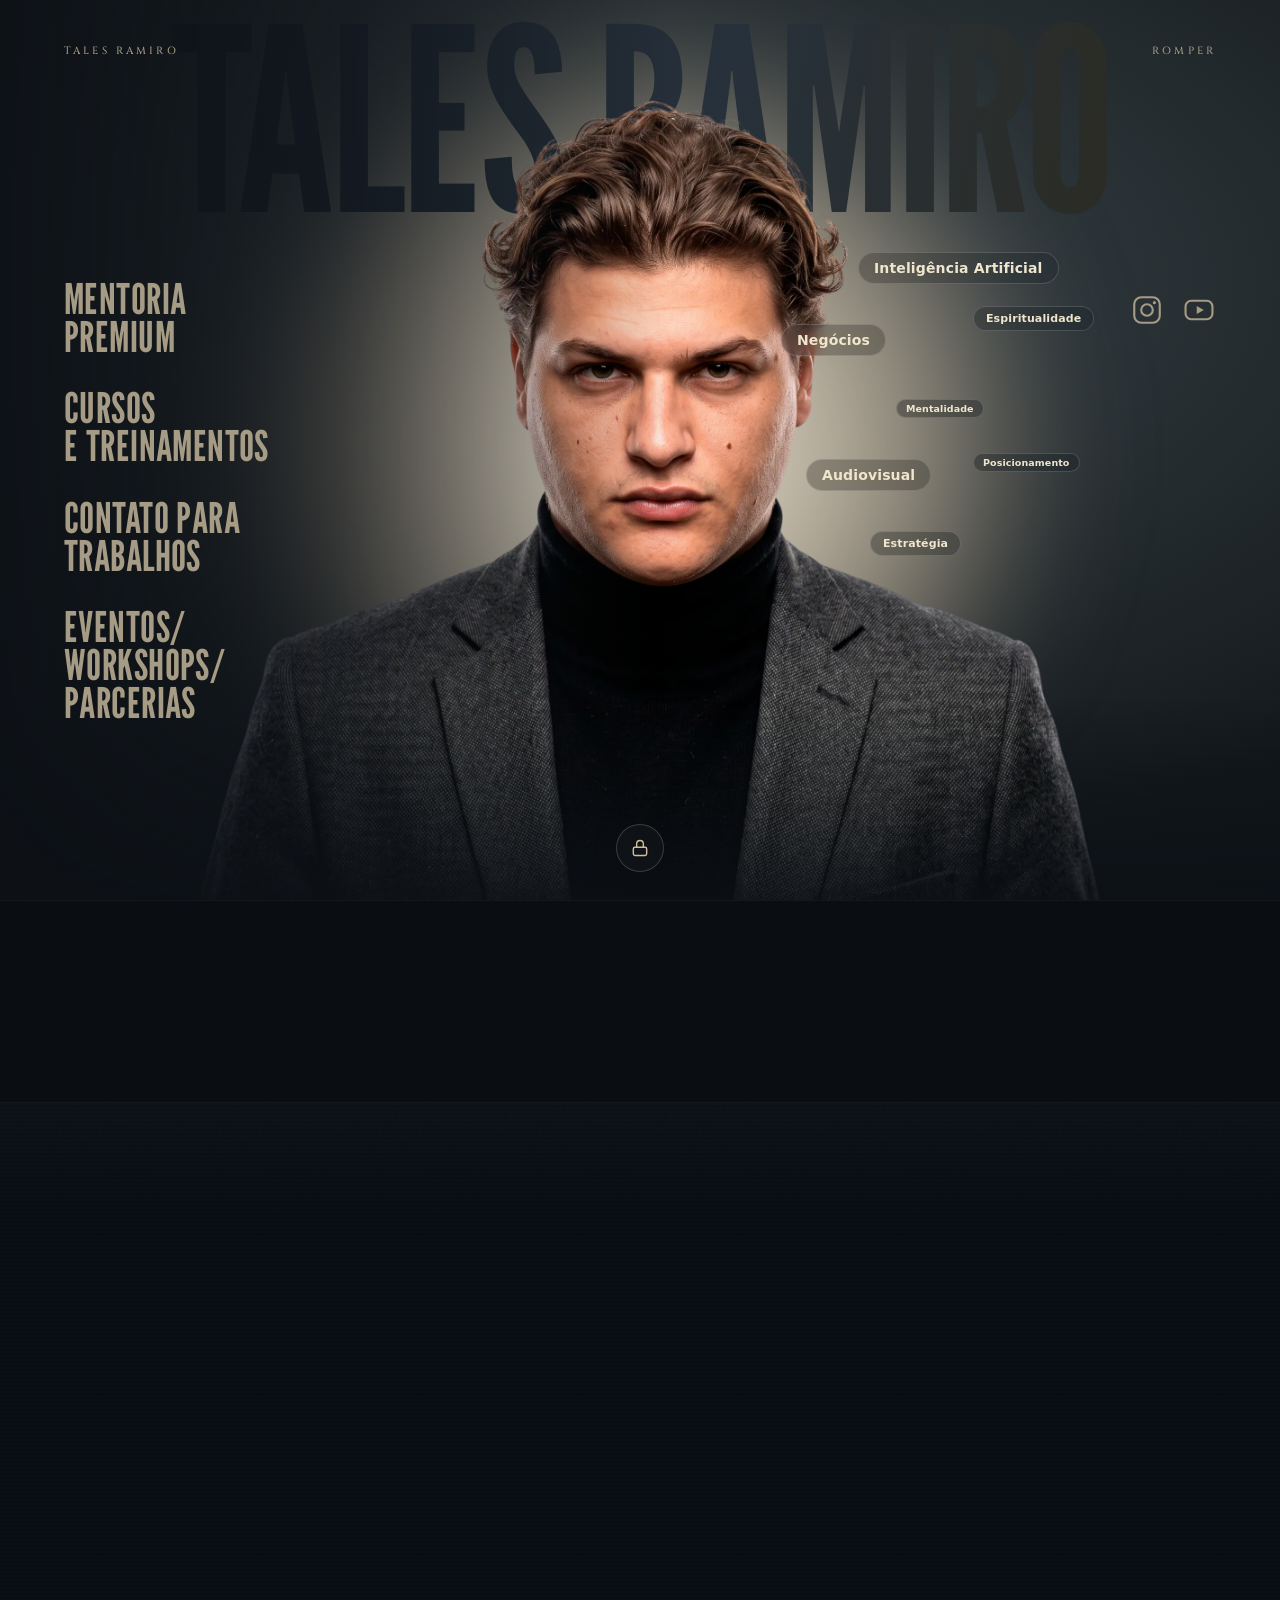
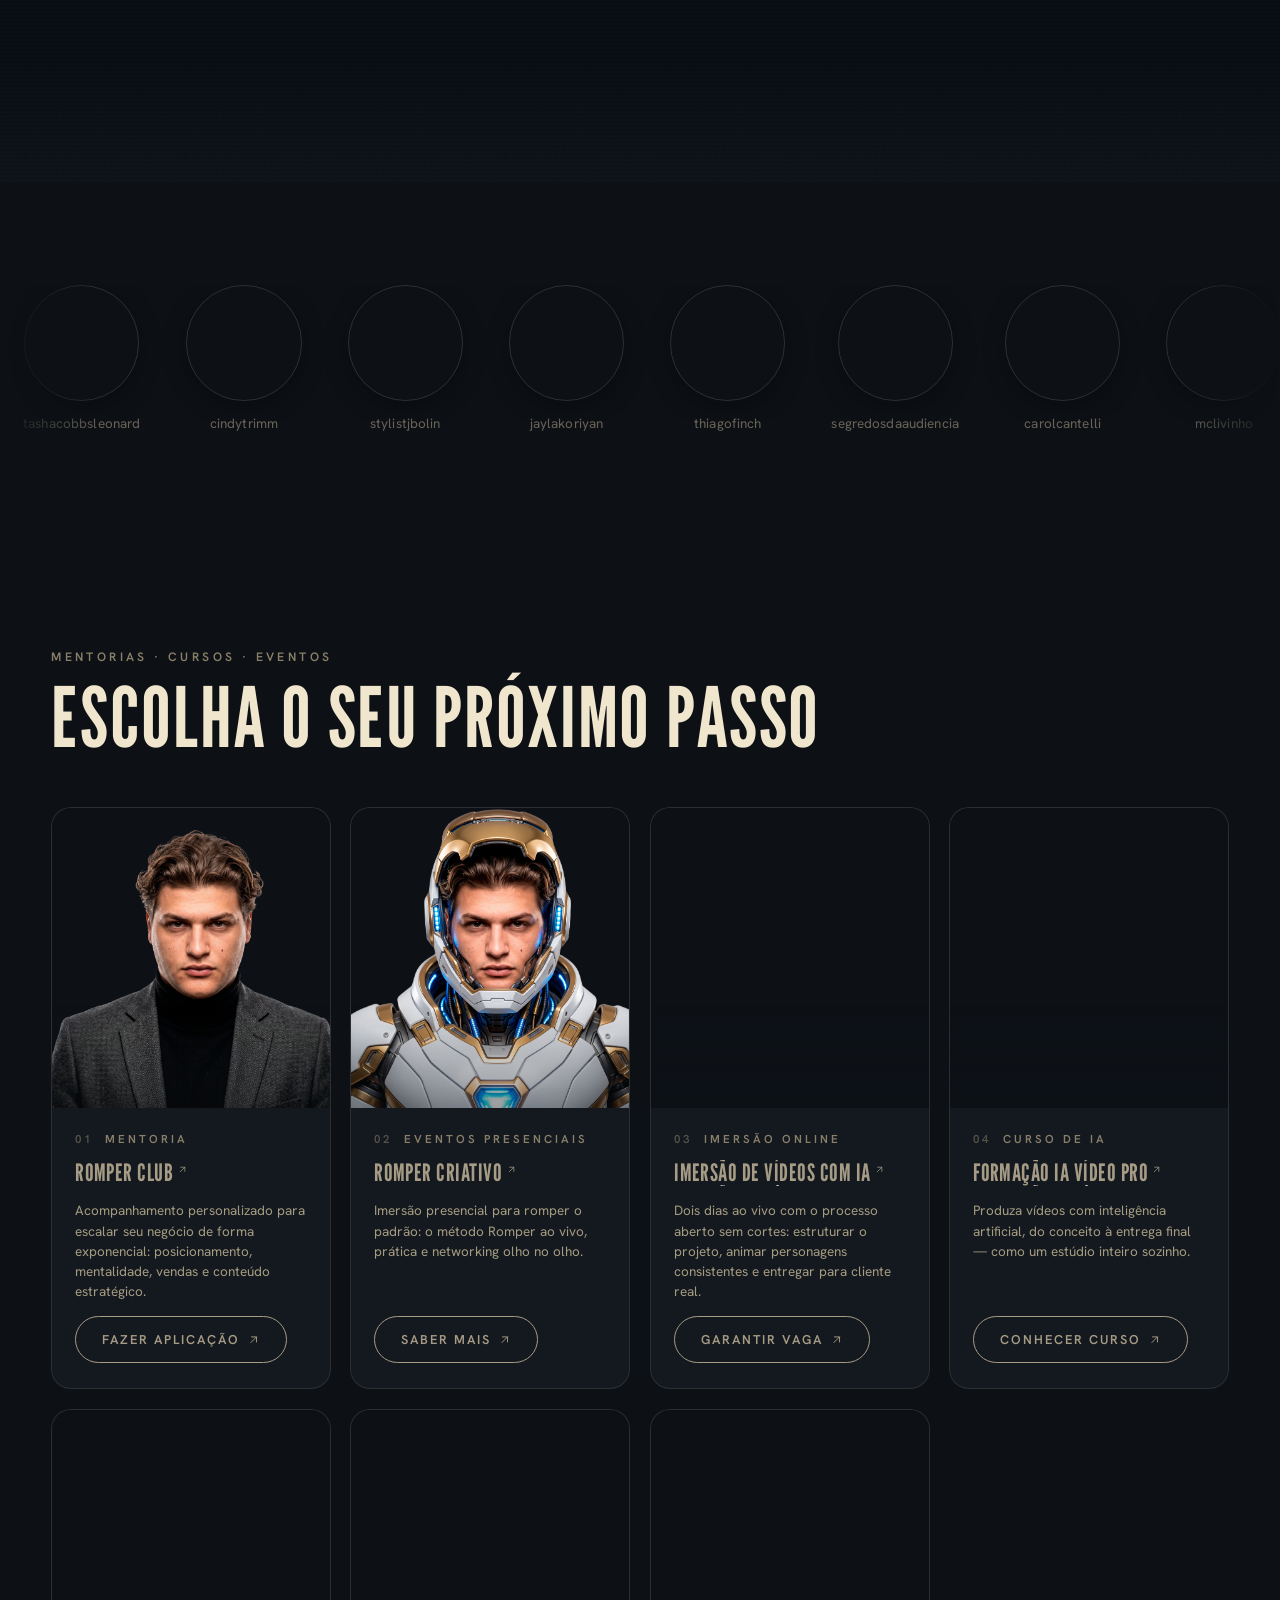
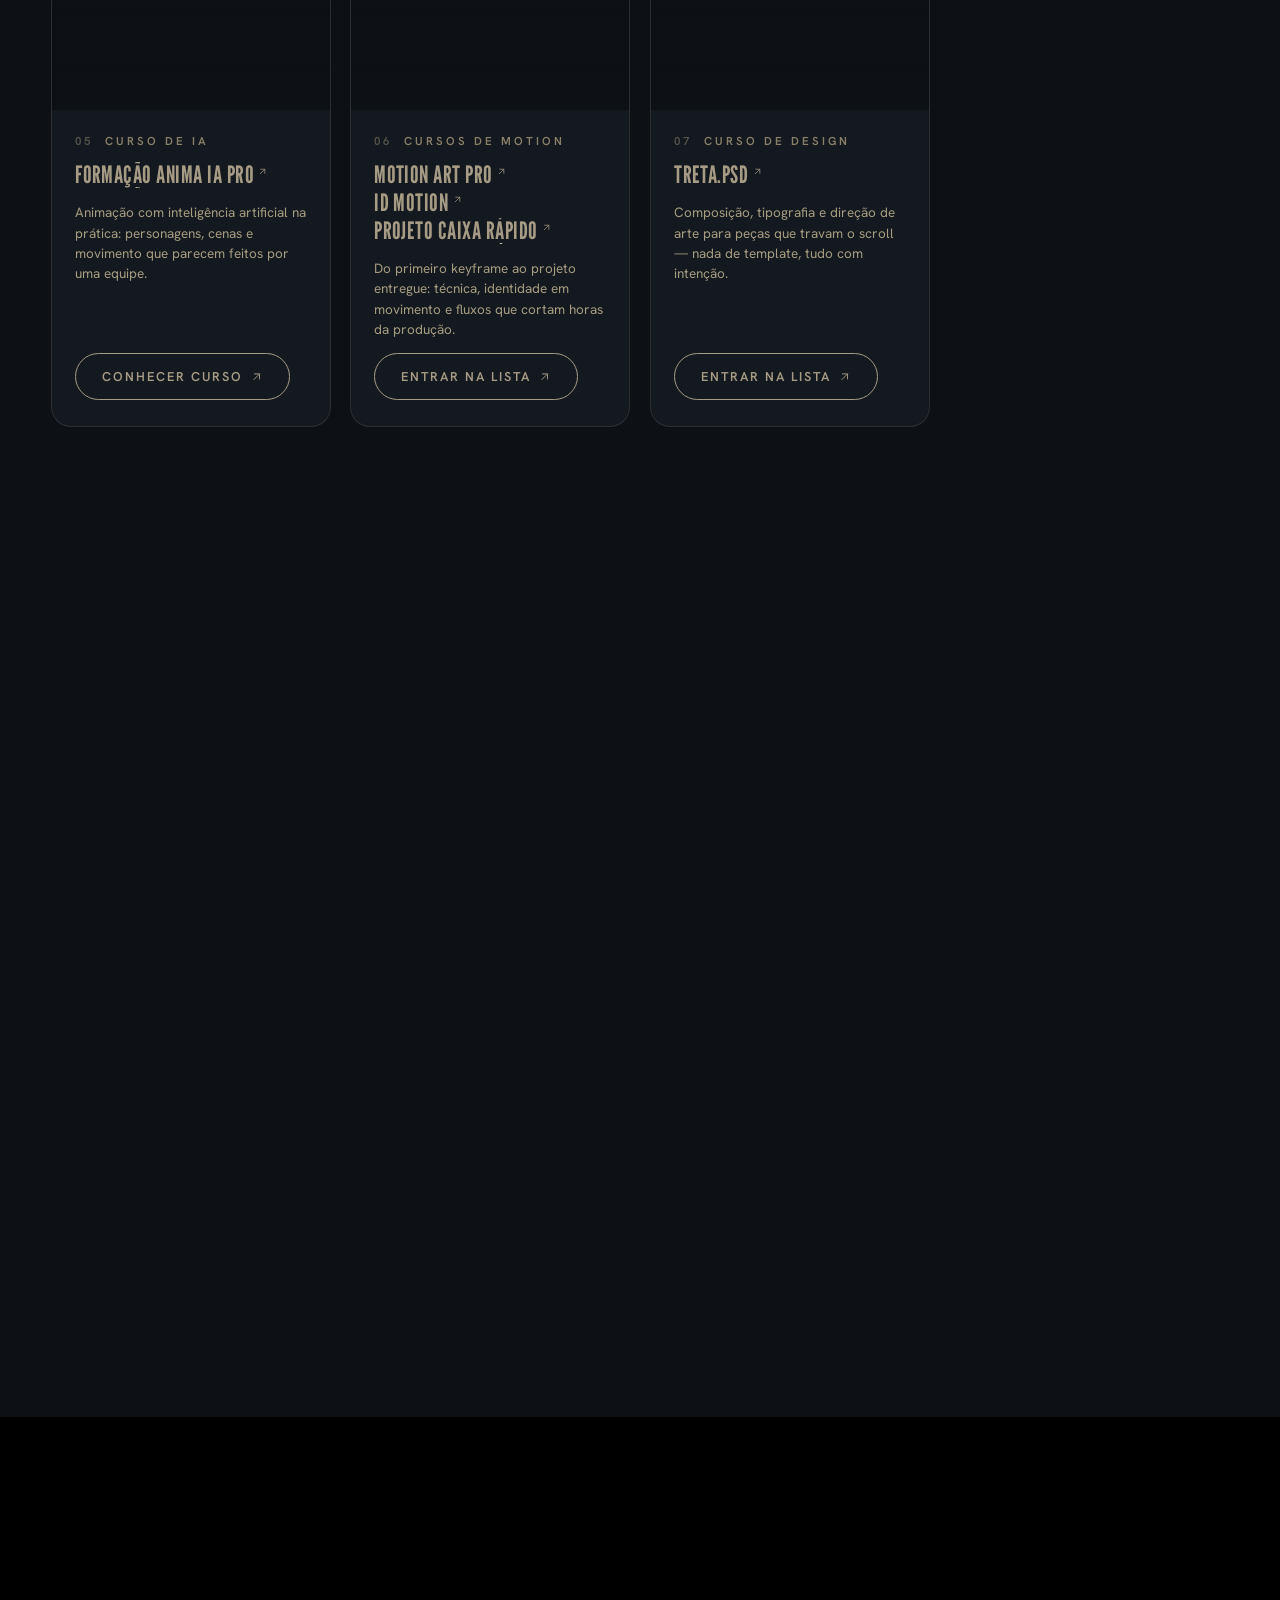
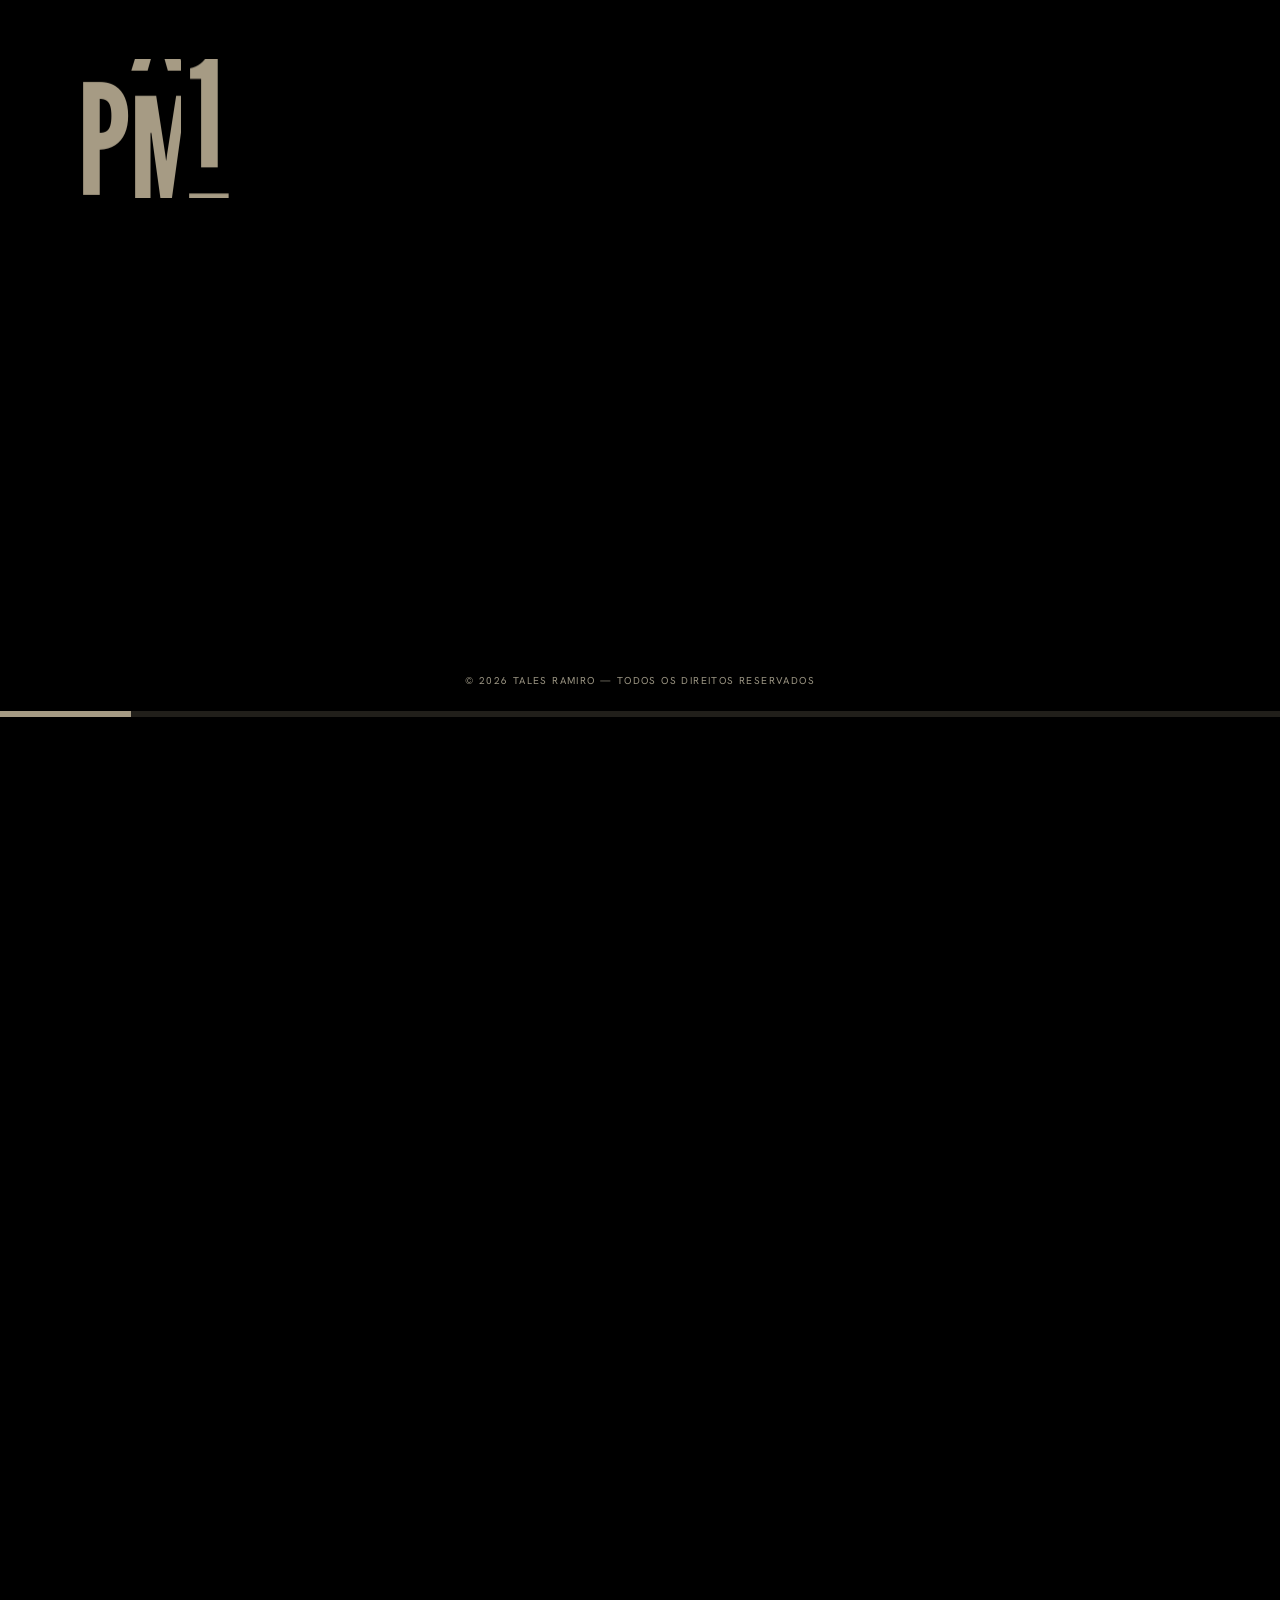
==== commit 501c5182: "Update index.html" ====
--- a/index.html
+++ b/index.html
@@ -33,14 +33,10 @@
 <script type="application/ld+json">{"@context":"https://schema.org","@type":"Person","name":"Tales Ramiro","jobTitle":"Mentor, Creator e Professor","description":"Tales Ramiro — mentor, creator e professor. Mais de 35 mil alunos formados em mais de 20 países.","url":"https://www.talesramiro.com/","sameAs":["https://instagram.com/talesramiroart","https://youtube.com/talesramiroart"]}</script>
 
 <style>
-/* ============================================================
-   FONTES
-   ============================================================ */
+/* FONTES */
 @import url('https://fonts.googleapis.com/css2?family=Cinzel:wght@400..600&family=Hanken+Grotesk:wght@300..600&family=League+Gothic&display=swap');
 
-/* ============================================================
-   RESET + BASE
-   ============================================================ */
+/* RESET + BASE */
 *{box-sizing:border-box;}
 html{scroll-behavior:smooth;}
 body{margin:0;padding:0;background:#0d1116;color:#a69b84;font-family:'Hanken Grotesk',sans-serif;overflow-x:hidden;width:100%;}
@@ -48,9 +44,7 @@
 ::selection{background:#a69b84;color:#0d1116;}
 a{text-decoration:none;}
 
-/* ============================================================
-   ANIMAÇÕES
-   ============================================================ */
+/* ANIMAÇÕES */
 @keyframes tr-marquee{from{transform:translateX(0);}to{transform:translateX(-50%);}}
 @keyframes tr-fadeup{from{opacity:0;transform:translateY(30px);}to{opacity:1;transform:none;}}
 @keyframes tr-fadein{from{opacity:0;}to{opacity:1;}}
@@ -63,12 +57,22 @@
 @keyframes gooCircle{0%{transform:rotate(0deg)}50%{transform:rotate(180deg)}100%{transform:rotate(360deg)}}
 @keyframes tr-ghostshift{0%{background-position:0% 50%;}50%{background-position:100% 50%;}100%{background-position:0% 50%;}}
 
+/* ✨ NOVO — animação de reveal automático mobile */
+@keyframes tr-auto-reveal{
+  0%   { --rv-x: 30%; --rv-y: 45%; --rv-r: 0px; }
+  10%  { --rv-r: 130px; }
+  25%  { --rv-x: 70%; --rv-y: 40%; --rv-r: 130px; }
+  40%  { --rv-x: 55%; --rv-y: 65%; --rv-r: 130px; }
+  60%  { --rv-x: 35%; --rv-y: 55%; --rv-r: 130px; }
+  80%  { --rv-x: 65%; --rv-y: 45%; --rv-r: 130px; }
+  90%  { --rv-r: 0px; }
+  100% { --rv-x: 30%; --rv-y: 45%; --rv-r: 0px; }
+}
+
 html.tr-bg *{animation-play-state:paused!important;}
 .cv-sec{content-visibility:auto;contain-intrinsic-size:auto 760px;}
 
-/* ============================================================
-   HERO
-   ============================================================ */
+/* HERO */
 .hero-gooey{position:absolute;inset:0;z-index:1;overflow:hidden;pointer-events:none;filter:blur(58px);opacity:1;animation:tr-fadein 1.8s ease both;}
 .goo-blob{position:absolute;width:74vmax;height:74vmax;top:calc(50% - 37vmax);left:calc(50% - 37vmax);border-radius:50%;mix-blend-mode:screen;will-change:transform;}
 .gb1{background:radial-gradient(circle at center,rgba(178,166,142,.78) 0,rgba(178,166,142,0) 62%);transform-origin:center center;animation:gooVert 6s ease infinite;}
@@ -245,9 +249,7 @@
 .vss-progress{position:absolute;left:0;right:0;bottom:0;height:6px;background:rgba(166,155,132,.2);z-index:3;}
 .vss-progress-fill{position:absolute;left:0;top:0;bottom:0;width:0%;background:#a69b84;}
 
-/* ============================================================
-   ADMIN
-   ============================================================ */
+/* ADMIN */
 #tr-admin-lock{position:fixed;left:50%;bottom:clamp(16px,2.4vw,28px);transform:translateX(-50%);z-index:9997;width:48px;height:48px;border-radius:50%;cursor:pointer;padding:0;display:flex;align-items:center;justify-content:center;background:rgba(20,24,29,.6);backdrop-filter:blur(10px) saturate(140%);-webkit-backdrop-filter:blur(10px) saturate(140%);border:1px solid rgba(166,155,132,.3);color:#cdbf99;transition:border-color .3s,background .3s,transform .3s;}
 #tr-admin-lock:hover{border-color:rgba(166,155,132,.6);background:rgba(26,30,36,.75);transform:translateX(-50%) scale(1.06);}
 #tr-admin-modal{display:none;position:fixed;inset:0;z-index:100000;background:rgba(6,9,12,.94);backdrop-filter:blur(10px);-webkit-backdrop-filter:blur(10px);align-items:flex-start;justify-content:center;padding:24px;overflow-y:auto;}
@@ -271,22 +273,125 @@
 .adm-toast.err{background:#3a1f1f;}
 .adm-toast.show{opacity:1;}
 
-/* RESPONSIVO */
+/* ============================================================
+   RESPONSIVO — MOBILE
+   ============================================================ */
 @media (max-width:760px){
+  /* Hero background estático pra economizar bateria */
   .goo-blob{animation:none!important;}
   .ghost-grad{animation:none!important;}
   .hpop-pill{backdrop-filter:none!important;-webkit-backdrop-filter:none!important;background-color:rgba(18,23,29,.86)!important;}
   .hero-gooey{filter:blur(22px)!important;opacity:.55!important;}
+
+  /* ✨ HERO MOBILE — layout respirável */
+  #tr-hero{
+    padding-top:env(safe-area-inset-top) !important;
+    padding-bottom:env(safe-area-inset-bottom) !important;
+  }
+
+  /* Foto do hero — reduzida, encostada embaixo, com margem à direita */
+  [data-hero-photo]{
+    height:88% !important;
+    left:55% !important;
+    transform:translateX(-55%) !important;
+    opacity:0.92 !important;
+  }
+  [data-hero-reveal]{
+    height:88% !important;
+    left:55% !important;
+    transform:translateX(-55%) !important;
+    animation:tr-auto-reveal 14s ease-in-out infinite !important;
+  }
+
+  /* Ghost (TALES RAMIRO gigante) — menor */
+  [data-hero-ghost]{
+    font-size:34vw !important;
+    top:3% !important;
+    opacity:.5 !important;
+  }
+
+  /* Menu links do hero — compacto e respirável */
+  [data-hero-menu] nav{
+    gap:clamp(14px,4vw,20px) !important;
+  }
+  .menu-link{
+    font-size:clamp(22px,7.5vw,34px) !important;
+    line-height:.95 !important;
+  }
+
+  /* Nav topo — respiro */
+  [data-hero-nav]{
+    padding:clamp(18px,4.5vw,26px) clamp(18px,4.5vw,26px) !important;
+  }
+  .nav-link{font-size:9px !important;}
+
+  /* Esconde os "pops" (pills flutuantes) no mobile — bagunçavam */
+  [data-hero-pops]{display:none !important;}
+
+  /* Redes sociais do hero — coluna à direita, escondida */
+  .hero-social{display:none !important;}
+
+  /* Menu hero layout — coluna única */
+  .hero-row{
+    flex-direction:column !important;
+    align-items:flex-start !important;
+    gap:16px !important;
+  }
+
+  /* ═══ MENU FLUTUANTE ═══ */
+  .fmenu{top:clamp(12px,3.5vw,18px) !important; left:clamp(12px,3.5vw,18px) !important;}
+  .fmenu-btn{width:44px !important; height:44px !important;}
+  .fmenu-panel{min-width:220px !important; padding:18px 20px !important;}
+  .fmenu-link{font-size:clamp(18px,4.5vw,22px) !important;}
+
+  /* ═══ BOTÃO TOPO + CADEADO — espaçados ═══ */
+  .gotop{
+    right:clamp(14px,4vw,20px) !important;
+    bottom:calc(env(safe-area-inset-bottom) + 18px) !important;
+    width:46px !important;
+    height:46px !important;
+  }
+  #tr-admin-lock{
+    left:auto !important;
+    right:calc(clamp(14px,4vw,20px) + 60px) !important;
+    bottom:calc(env(safe-area-inset-bottom) + 18px) !important;
+    transform:none !important;
+    width:46px !important;
+    height:46px !important;
+  }
+  #tr-admin-lock:hover{transform:scale(1.06) !important;}
+
+  /* ═══ SEÇÕES ═══ */
   .about-photoblock{flex-direction:column!important;align-items:stretch!important;gap:16px!important;}
   .about-vtext{writing-mode:horizontal-tb!important;transform:none!important;font-size:clamp(52px,13vw,86px)!important;line-height:.86!important;}
-  .hero-row{flex-direction:column!important;align-items:flex-start!important;}
-  .hero-social{padding-top:0!important;margin-top:clamp(26px,7vw,46px)!important;}
+
   .off-grid{grid-template-columns:1fr;max-width:440px;margin:0 auto;}
   .off-name{font-size:clamp(28px,7.4vw,38px)!important;}
   .off-media{aspect-ratio:4/3.4;}
+
   .vss-track{height:200vh;}
   .vss-words{left:7vw;}
+
+  /* Stats — 2 colunas */
+  [data-stats]{
+    gap:clamp(24px,7vw,40px) clamp(28px,9vw,46px) !important;
+    padding:clamp(30px,9vw,60px) clamp(18px,5vw,32px) !important;
+  }
+  [data-stats] .stat-num{font-size:clamp(52px,15vw,88px) !important;}
+  [data-stats] .stat-lbl{font-size:9px !important; letter-spacing:.18em !important;}
+
+  /* Cursos — header menor */
+  .off-h2{font-size:clamp(38px,10vw,68px) !important;}
+  .off-eyebrow{font-size:10px !important; letter-spacing:.22em !important;}
 }
+
+/* Telas muito estreitas (iPhone SE) */
+@media (max-width:380px){
+  .menu-link{font-size:clamp(20px,7vw,28px) !important;}
+  [data-hero-ghost]{font-size:36vw !important;}
+  .off-name{font-size:26px !important;}
+}
+
 @media (prefers-reduced-motion:reduce){
   .goo-blob,.ghost-grad{animation:none!important;}
   .reveal,.reveal-l,.reveal-soft,.bio-p{opacity:1!important;transform:none!important;filter:none!important;}
@@ -321,9 +426,7 @@
 
 <div style="background:#0d1116;color:#a69b84;font-family:'Hanken Grotesk',sans-serif;overflow-x:hidden;width:100%;">
 
-  <!-- ============================================================
-       HERO
-       ============================================================ -->
+  <!-- HERO -->
   <section id="tr-hero" style="position:fixed;top:0;left:0;width:100%;height:100svh;z-index:1;overflow:hidden;background:radial-gradient(120% 90% at 50% 32%,#3b454a 0%,#262e32 38%,#13181b 72%,#0d1116 100%);display:flex;flex-direction:column;">
     <div class="hero-gooey" aria-hidden="true">
       <div class="goo-blob gb1"></div>
@@ -397,9 +500,7 @@
 
   <div style="position:relative;z-index:2;background:#0d1116;">
 
-    <!-- ============================================================
-         MARCAS
-         ============================================================ -->
+    <!-- MARCAS -->
     <section style="background:#0a0d12;border-top:1px solid rgba(166,155,132,.07);border-bottom:1px solid rgba(166,155,132,.07);padding:clamp(26px,4vw,46px) 0;overflow:hidden;">
       <div style="padding:0 clamp(22px,5vw,72px);margin-bottom:clamp(22px,3vw,38px);">
         <div class="reveal" style="display:flex;align-items:center;gap:clamp(14px,2vw,24px);">
@@ -412,9 +513,7 @@
       </div>
     </section>
 
-    <!-- ============================================================
-         VÍDEO + STATS
-         ============================================================ -->
+    <!-- VÍDEO + STATS -->
     <section style="position:relative;width:100%;height:clamp(360px,56vw,680px);background:#0d1116;overflow:hidden;">
       <div data-video-cover="" class="reveal" style="position:absolute;inset:0;transform:scale(1.08);transition:opacity 1.3s ease,transform 1.8s ease;">
         <iframe data-video-iframe="" title="Vídeo de apresentação" data-src="https://www.youtube-nocookie.com/embed/pdoL5HBtW9Y?autoplay=1&amp;mute=1&amp;controls=0&amp;loop=1&amp;playlist=pdoL5HBtW9Y&amp;modestbranding=1&amp;rel=0&amp;playsinline=1&amp;disablekb=1&amp;fs=0&amp;iv_load_policy=3&amp;showinfo=0&amp;enablejsapi=1" frameborder="0" allow="autoplay; encrypted-media; picture-in-picture" referrerpolicy="strict-origin-when-cross-origin" style="position:absolute;top:50%;left:50%;transform:translate(-50%,-50%);width:100%;height:100%;border:0;pointer-events:none;"></iframe>
@@ -443,18 +542,14 @@
       </div>
     </section>
 
-    <!-- ============================================================
-         FACES / CLIENTES
-         ============================================================ -->
+    <!-- FACES / CLIENTES -->
     <section class="cv-sec" style="background:#0d1116;padding:clamp(54px,8vw,110px) 0;overflow:hidden;">
       <div class="reveal-soft" style="mask-image:linear-gradient(90deg,transparent,#000 8%,#000 92%,transparent);-webkit-mask-image:linear-gradient(90deg,transparent,#000 8%,#000 92%,transparent);">
         <div class="marquee-track" style="animation:tr-marquee 50s linear infinite reverse;"><div style="flex:none;padding:0 clamp(16px,1.8vw,30px);display:flex;flex-direction:column;align-items:center;gap:14px;"><div class="face-circle"><div class="face-img fi1" role="img" aria-label="tashacobbsleonard"></div></div><span style="font-family:'Hanken Grotesk',sans-serif;font-size:clamp(12px,1.05vw,15px);letter-spacing:.01em;color:rgba(166,155,132,.6);white-space:nowrap;">tashacobbsleonard</span></div><div style="flex:none;padding:0 clamp(16px,1.8vw,30px);display:flex;flex-direction:column;align-items:center;gap:14px;"><div class="face-circle"><div class="face-img fi2" role="img" aria-label="cindytrimm"></div></div><span style="font-family:'Hanken Grotesk',sans-serif;font-size:clamp(12px,1.05vw,15px);letter-spacing:.01em;color:rgba(166,155,132,.6);white-space:nowrap;">cindytrimm</span></div><div style="flex:none;padding:0 clamp(16px,1.8vw,30px);display:flex;flex-direction:column;align-items:center;gap:14px;"><div class="face-circle"><div class="face-img fi3" role="img" aria-label="stylistjbolin"></div></div><span style="font-family:'Hanken Grotesk',sans-serif;font-size:clamp(12px,1.05vw,15px);letter-spacing:.01em;color:rgba(166,155,132,.6);white-space:nowrap;">stylistjbolin</span></div><div style="flex:none;padding:0 clamp(16px,1.8vw,30px);display:flex;flex-direction:column;align-items:center;gap:14px;"><div class="face-circle"><div class="face-img fi4" role="img" aria-label="jaylakoriyan"></div></div><span style="font-family:'Hanken Grotesk',sans-serif;font-size:clamp(12px,1.05vw,15px);letter-spacing:.01em;color:rgba(166,155,132,.6);white-space:nowrap;">jaylakoriyan</span></div><div style="flex:none;padding:0 clamp(16px,1.8vw,30px);display:flex;flex-direction:column;align-items:center;gap:14px;"><div class="face-circle"><div class="face-img fi5" role="img" aria-label="thiagofinch"></div></div><span style="font-family:'Hanken Grotesk',sans-serif;font-size:clamp(12px,1.05vw,15px);letter-spacing:.01em;color:rgba(166,155,132,.6);white-space:nowrap;">thiagofinch</span></div><div style="flex:none;padding:0 clamp(16px,1.8vw,30px);display:flex;flex-direction:column;align-items:center;gap:14px;"><div class="face-circle"><div class="face-img fi6" role="img" aria-label="segredosdaaudiencia"></div></div><span style="font-family:'Hanken Grotesk',sans-serif;font-size:clamp(12px,1.05vw,15px);letter-spacing:.01em;color:rgba(166,155,132,.6);white-space:nowrap;">segredosdaaudiencia</span></div><div style="flex:none;padding:0 clamp(16px,1.8vw,30px);display:flex;flex-direction:column;align-items:center;gap:14px;"><div class="face-circle"><div class="face-img fi7" role="img" aria-label="carolcantelli"></div></div><span style="font-family:'Hanken Grotesk',sans-serif;font-size:clamp(12px,1.05vw,15px);letter-spacing:.01em;color:rgba(166,155,132,.6);white-space:nowrap;">carolcantelli</span></div><div style="flex:none;padding:0 clamp(16px,1.8vw,30px);display:flex;flex-direction:column;align-items:center;gap:14px;"><div class="face-circle"><div class="face-img fi8" role="img" aria-label="mclivinho"></div></div><span style="font-family:'Hanken Grotesk',sans-serif;font-size:clamp(12px,1.05vw,15px);letter-spacing:.01em;color:rgba(166,155,132,.6);white-space:nowrap;">mclivinho</span></div><div style="flex:none;padding:0 clamp(16px,1.8vw,30px);display:flex;flex-direction:column;align-items:center;gap:14px;"><div class="face-circle"><div class="face-img fi9" role="img" aria-label="deiveleonardo"></div></div><span style="font-family:'Hanken Grotesk',sans-serif;font-size:clamp(12px,1.05vw,15px);letter-spacing:.01em;color:rgba(166,155,132,.6);white-space:nowrap;">deiveleonardo</span></div><div style="flex:none;padding:0 clamp(16px,1.8vw,30px);display:flex;flex-direction:column;align-items:center;gap:14px;"><div class="face-circle"><div class="face-img fi10" role="img" aria-label="guilhermebatista"></div></div><span style="font-family:'Hanken Grotesk',sans-serif;font-size:clamp(12px,1.05vw,15px);letter-spacing:.01em;color:rgba(166,155,132,.6);white-space:nowrap;">guilhermebatista</span></div><div style="flex:none;padding:0 clamp(16px,1.8vw,30px);display:flex;flex-direction:column;align-items:center;gap:14px;"><div class="face-circle"><div class="face-img fi1" role="img" aria-label="tashacobbsleonard"></div></div><span style="font-family:'Hanken Grotesk',sans-serif;font-size:clamp(12px,1.05vw,15px);letter-spacing:.01em;color:rgba(166,155,132,.6);white-space:nowrap;">tashacobbsleonard</span></div><div style="flex:none;padding:0 clamp(16px,1.8vw,30px);display:flex;flex-direction:column;align-items:center;gap:14px;"><div class="face-circle"><div class="face-img fi2" role="img" aria-label="cindytrimm"></div></div><span style="font-family:'Hanken Grotesk',sans-serif;font-size:clamp(12px,1.05vw,15px);letter-spacing:.01em;color:rgba(166,155,132,.6);white-space:nowrap;">cindytrimm</span></div><div style="flex:none;padding:0 clamp(16px,1.8vw,30px);display:flex;flex-direction:column;align-items:center;gap:14px;"><div class="face-circle"><div class="face-img fi3" role="img" aria-label="stylistjbolin"></div></div><span style="font-family:'Hanken Grotesk',sans-serif;font-size:clamp(12px,1.05vw,15px);letter-spacing:.01em;color:rgba(166,155,132,.6);white-space:nowrap;">stylistjbolin</span></div><div style="flex:none;padding:0 clamp(16px,1.8vw,30px);display:flex;flex-direction:column;align-items:center;gap:14px;"><div class="face-circle"><div class="face-img fi4" role="img" aria-label="jaylakoriyan"></div></div><span style="font-family:'Hanken Grotesk',sans-serif;font-size:clamp(12px,1.05vw,15px);letter-spacing:.01em;color:rgba(166,155,132,.6);white-space:nowrap;">jaylakoriyan</span></div><div style="flex:none;padding:0 clamp(16px,1.8vw,30px);display:flex;flex-direction:column;align-items:center;gap:14px;"><div class="face-circle"><div class="face-img fi5" role="img" aria-label="thiagofinch"></div></div><span style="font-family:'Hanken Grotesk',sans-serif;font-size:clamp(12px,1.05vw,15px);letter-spacing:.01em;color:rgba(166,155,132,.6);white-space:nowrap;">thiagofinch</span></div><div style="flex:none;padding:0 clamp(16px,1.8vw,30px);display:flex;flex-direction:column;align-items:center;gap:14px;"><div class="face-circle"><div class="face-img fi6" role="img" aria-label="segredosdaaudiencia"></div></div><span style="font-family:'Hanken Grotesk',sans-serif;font-size:clamp(12px,1.05vw,15px);letter-spacing:.01em;color:rgba(166,155,132,.6);white-space:nowrap;">segredosdaaudiencia</span></div><div style="flex:none;padding:0 clamp(16px,1.8vw,30px);display:flex;flex-direction:column;align-items:center;gap:14px;"><div class="face-circle"><div class="face-img fi7" role="img" aria-label="carolcantelli"></div></div><span style="font-family:'Hanken Grotesk',sans-serif;font-size:clamp(12px,1.05vw,15px);letter-spacing:.01em;color:rgba(166,155,132,.6);white-space:nowrap;">carolcantelli</span></div><div style="flex:none;padding:0 clamp(16px,1.8vw,30px);display:flex;flex-direction:column;align-items:center;gap:14px;"><div class="face-circle"><div class="face-img fi8" role="img" aria-label="mclivinho"></div></div><span style="font-family:'Hanken Grotesk',sans-serif;font-size:clamp(12px,1.05vw,15px);letter-spacing:.01em;color:rgba(166,155,132,.6);white-space:nowrap;">mclivinho</span></div><div style="flex:none;padding:0 clamp(16px,1.8vw,30px);display:flex;flex-direction:column;align-items:center;gap:14px;"><div class="face-circle"><div class="face-img fi9" role="img" aria-label="deiveleonardo"></div></div><span style="font-family:'Hanken Grotesk',sans-serif;font-size:clamp(12px,1.05vw,15px);letter-spacing:.01em;color:rgba(166,155,132,.6);white-space:nowrap;">deiveleonardo</span></div><div style="flex:none;padding:0 clamp(16px,1.8vw,30px);display:flex;flex-direction:column;align-items:center;gap:14px;"><div class="face-circle"><div class="face-img fi10" role="img" aria-label="guilhermebatista"></div></div><span style="font-family:'Hanken Grotesk',sans-serif;font-size:clamp(12px,1.05vw,15px);letter-spacing:.01em;color:rgba(166,155,132,.6);white-space:nowrap;">guilhermebatista</span></div></div>
       </div>
     </section>
 
-    <!-- ============================================================
-         CURSOS
-         ============================================================ -->
+    <!-- CURSOS -->
     <section id="cursos" class="cv-sec">
       <div class="off-wrap">
         <div class="off-head">
@@ -529,9 +624,7 @@
       </div>
     </section>
 
-    <!-- ============================================================
-         BIO
-         ============================================================ -->
+    <!-- BIO -->
     <section data-bio-seq class="cv-sec" style="background:#0d1116;padding:clamp(20px,4vw,60px) clamp(22px,5vw,72px) clamp(70px,9vw,130px);">
       <div style="max-width:1340px;margin:0 auto;">
         <div style="display:flex;flex-wrap:wrap;gap:clamp(28px,4vw,60px);align-items:flex-start;">
@@ -559,9 +652,7 @@
       </div>
     </section>
 
-    <!-- ============================================================
-         VÍDEO SCROLL
-         ============================================================ -->
+    <!-- VÍDEO SCROLL -->
     <section class="vss-track" data-vss data-screen-label="Tretas" data-words="TRETAS|VÃO|ROLAR">
       <div class="vss-stage">
         <video class="vss-video" muted playsinline webkit-playsinline preload="auto"></video>
@@ -573,9 +664,7 @@
   </div>
 </div>
 
-<!-- ============================================================
-     BOTÃO ADMIN + MODAL
-     ============================================================ -->
+<!-- BOTÃO ADMIN + MODAL -->
 <button id="tr-admin-lock" type="button" aria-label="Painel administrativo">
   <svg width="20" height="20" viewBox="0 0 24 24" fill="none" stroke="currentColor" stroke-width="1.7" stroke-linecap="round" stroke-linejoin="round">
     <rect x="4" y="11" width="16" height="10" rx="2"></rect>
@@ -584,13 +673,9 @@
 </button>
 <div id="tr-admin-modal" role="dialog" aria-modal="true"><div id="tr-admin-box"></div></div>
 
-<!-- ============================================================
-     JAVASCRIPT
-     ============================================================ -->
+<!-- JAVASCRIPT -->
 <script>
-/* ============================================================
-   1. LOADER
-   ============================================================ */
+/* 1. LOADER */
 (function(){
   var l = document.getElementById('tr-loader');
   if (!l) return;
@@ -604,13 +689,19 @@
   setTimeout(hide, 6000);
 })();
 
-/* ============================================================
-   2. REVEAL DO HERO — círculo que segue o mouse
-   ============================================================ */
+/* 2. REVEAL DO HERO — mouse no desktop / automático no mobile */
 (function(){
   var sec = document.querySelector('#tr-hero');
   var rev = document.querySelector('[data-hero-reveal]');
   if (!sec || !rev){ console.warn('[reveal] não achou elementos'); return; }
+
+  // Se for mobile (touch), não ativa o mouse — o CSS animation cuida
+  var isTouch = window.matchMedia('(hover: none) and (pointer: coarse)').matches || window.innerWidth <= 760;
+  if (isTouch){
+    console.log('[reveal] mobile detectado — animação automática via CSS');
+    return;
+  }
+
   var R = 165, hideTimer;
   function move(e){
     var pt = e.touches ? e.touches[0] : e;
@@ -627,12 +718,10 @@
   sec.addEventListener('mouseleave', leave);
   sec.addEventListener('touchmove', move, { passive: true });
   sec.addEventListener('touchend', leave);
-  console.log('[reveal] efeito ativado ✓');
+  console.log('[reveal] efeito desktop ativado ✓');
 })();
 
-/* ============================================================
-   3. HERO — digitação ghost + flash + parallax + pops
-   ============================================================ */
+/* 3. HERO — digitação + flash + parallax + pops */
 (function(){
   function ready(fn){ if(document.readyState!=='loading') fn(); else document.addEventListener('DOMContentLoaded',fn); }
   ready(function(){
@@ -646,6 +735,7 @@
     var goo   = document.querySelector('.hero-gooey');
     var full  = ghost ? ghost.textContent : '';
     var links = menu ? [].slice.call(menu.querySelectorAll('.menu-link')) : [];
+    var isMobile = window.innerWidth <= 760;
 
     links.forEach(function(l){ l.style.opacity='0'; l.style.transform='translateY(22px)'; l.style.transition='opacity .55s ease, transform .75s cubic-bezier(.16,1,.3,1)'; });
     if (ghost){ ghost.style.visibility='hidden'; }
@@ -696,8 +786,20 @@
         var p = Math.min(y/vh, 1);
         if (ghost){ ghost.style.transform = 'translateX(-50%) translate3d(0,' + (y*-0.35) + 'px,0) scale(' + (1+p*0.05) + ')'; ghost.style.opacity = String(Math.max(0, 1-p*0.5)); }
         var phY = y * -0.70;
-        if (photo){ photo.style.transform = 'translateX(-50%) translate3d(0,' + phY + 'px,0)'; }
-        if (rev){ rev.style.transform = 'translateX(-50%) translate3d(0,' + phY + 'px,0)'; }
+        if (photo){
+          if (isMobile){
+            photo.style.transform = 'translateX(-55%) translate3d(0,' + phY + 'px,0)';
+          } else {
+            photo.style.transform = 'translateX(-50%) translate3d(0,' + phY + 'px,0)';
+          }
+        }
+        if (rev){
+          if (isMobile){
+            // não sobrescreve o transform do reveal (o CSS animation cuida da mask)
+          } else {
+            rev.style.transform = 'translateX(-50%) translate3d(0,' + phY + 'px,0)';
+          }
+        }
         if (goo && window.innerWidth > 760){ goo.style.transform = 'translate3d(0,' + (y*0.04) + 'px,0)'; }
         if (menu){ menu.style.transform = 'translate3d(0,' + (y*-1.18) + 'px,0)'; menu.style.opacity = String(Math.max(0, 1-p*1.05)); }
         if (nav){ nav.style.transform = 'translate3d(0,' + (y*-1.18) + 'px,0)'; nav.style.opacity = String(Math.max(0, 1-p*1.4)); }
@@ -707,7 +809,7 @@
     onScroll();
 
     var wrap = document.querySelector('[data-hero-pops]');
-    if (wrap){
+    if (wrap && !isMobile){
       var pops = [].slice.call(wrap.querySelectorAll('.hpop'));
       var timers = [], shown = false, atTop = false;
       function clearT(){ for (var i=0;i<timers.length;i++) clearTimeout(timers[i]); timers=[]; }
@@ -744,9 +846,7 @@
   });
 })();
 
-/* ============================================================
-   4. MENU FLUTUANTE + BOTÃO TOPO
-   ============================================================ */
+/* 4. MENU FLUTUANTE + BOTÃO TOPO */
 (function(){
   function ready(fn){ if(document.readyState!=='loading') fn(); else document.addEventListener('DOMContentLoaded',fn); }
   ready(function(){
@@ -777,9 +877,7 @@
   });
 })();
 
-/* ============================================================
-   5. REVEALS GENÉRICOS
-   ============================================================ */
+/* 5. REVEALS GENÉRICOS */
 (function(){
   function ready(fn){ if(document.readyState!=='loading') fn(); else document.addEventListener('DOMContentLoaded',fn); }
   ready(function(){
@@ -792,9 +890,7 @@
   });
 })();
 
-/* ============================================================
-   6. STATS — contadores
-   ============================================================ */
+/* 6. STATS — contadores */
 (function(){
   function ready(fn){ if(document.readyState!=='loading') fn(); else document.addEventListener('DOMContentLoaded',fn); }
   ready(function(){
@@ -831,9 +927,7 @@
   });
 })();
 
-/* ============================================================
-   7. CURSOS — animação + YouTube lazy
-   ============================================================ */
+/* 7. CURSOS */
 (function(){
   function ready(fn){ if(document.readyState!=='loading') fn(); else document.addEventListener('DOMContentLoaded',fn); }
   ready(function(){
@@ -868,9 +962,7 @@
   });
 })();
 
-/* ============================================================
-   8. HERO — vídeo iframe lazy + redimensiona cover
-   ============================================================ */
+/* 8. HERO — vídeo iframe lazy */
 (function(){
   function ready(fn){ if(document.readyState!=='loading') fn(); else document.addEventListener('DOMContentLoaded',fn); }
   ready(function(){
@@ -900,9 +992,7 @@
   });
 })();
 
-/* ============================================================
-   9. BIO — slideshow
-   ============================================================ */
+/* 9. BIO — slideshow */
 (function(){
   function ready(fn){ if(document.readyState!=='loading') fn(); else document.addEventListener('DOMContentLoaded',fn); }
   ready(function(){
@@ -916,9 +1006,7 @@
   });
 })();
 
-/* ============================================================
-   10. BIO — chips + parágrafos sequenciais
-   ============================================================ */
+/* 10. BIO — chips + parágrafos */
 (function(){
   function ready(fn){ if(document.readyState!=='loading') fn(); else document.addEventListener('DOMContentLoaded',fn); }
   ready(function(){
@@ -987,9 +1075,7 @@
   });
 })();
 
-/* ============================================================
-   11. MARCAS — marquee com velocidade por scroll
-   ============================================================ */
+/* 11. MARCAS */
 (function(){
   function ready(fn){ if(document.readyState!=='loading') fn(); else document.addEventListener('DOMContentLoaded',fn); }
   ready(function(){
@@ -1013,9 +1099,7 @@
   });
 })();
 
-/* ============================================================
-   12. VSS — vídeo scroll  (v4 — fluido)
-   ============================================================ */
+/* 12. VSS — vídeo scroll */
 (function(){
   var VIDEO_SRC = 'assets/video/scroll-video.mp4';
   var GLYPHS = 'ABCDEFGHIJKLMNOPQRSTUVWXYZ0123456789$★';
@@ -1027,18 +1111,11 @@
   function ready(fn){ if(document.readyState!=='loading') fn(); else document.addEventListener('DOMContentLoaded',fn); }
   ready(function(){
     document.querySelectorAll('[data-vss]').forEach(function(track){
-      var video = track.querySelector('.vss-video'),
-          wordsEl = track.querySelector('.vss-words'),
-          bar = track.querySelector('.vss-progress-fill'),
-          stage = track.querySelector('.vss-stage');
-      var duration = 0;
-      var targetP = 0, smoothP = 0;
-      var target = 0, current = 0;
-      var seeking = false, seekStart = 0;
-      var loaded = false, available = false;
-      var running = false;
-      var stuckCount = 0;
-      var fallbackMode = false;
+      var video = track.querySelector('.vss-video'), wordsEl = track.querySelector('.vss-words'),
+          bar = track.querySelector('.vss-progress-fill'), stage = track.querySelector('.vss-stage');
+      var duration = 0, targetP = 0, smoothP = 0, target = 0, current = 0;
+      var seeking = false, seekStart = 0, loaded = false, available = false, running = false;
+      var stuckCount = 0, fallbackMode = false;
       var rvfcSupported = 'requestVideoFrameCallback' in HTMLVideoElement.prototype;
 
       var reels = [];
@@ -1153,7 +1230,7 @@
           video.loop = true;
           video.currentTime = 0;
           try { video.play().catch(function(){}); } catch(e){}
-          console.log('[VSS] Vídeo travando — modo fallback ativado. Re-encode com keyint=10 para scrub fluido.');
+          console.log('[VSS] Modo fallback ativado. Re-encode o vídeo com keyint=10.');
         }
       }
 
@@ -1242,9 +1319,7 @@
   });
 })();
 
-/* ============================================================
-   13. REDES SOCIAIS — contadores
-   ============================================================ */
+/* 13. REDES SOCIAIS */
 (function(){
   function ready(fn){ if(document.readyState!=='loading') fn(); else document.addEventListener('DOMContentLoaded',fn); }
   ready(function(){
@@ -1271,9 +1346,7 @@
   });
 })();
 
-/* ============================================================
-   14. PAINEL ADMIN — Login + Upload direto pro Drive
-   ============================================================ */
+/* 14. PAINEL ADMIN */
 (function(){
   'use strict';
   var API_URL = 'https://script.google.com/macros/s/AKfycbwhya0vhAuPei9Bf2rOjf3KTGYjYrs8yMkdzk-vX01FUGuCUG7rUq9eyXW4XTDPcvaIRg/exec';
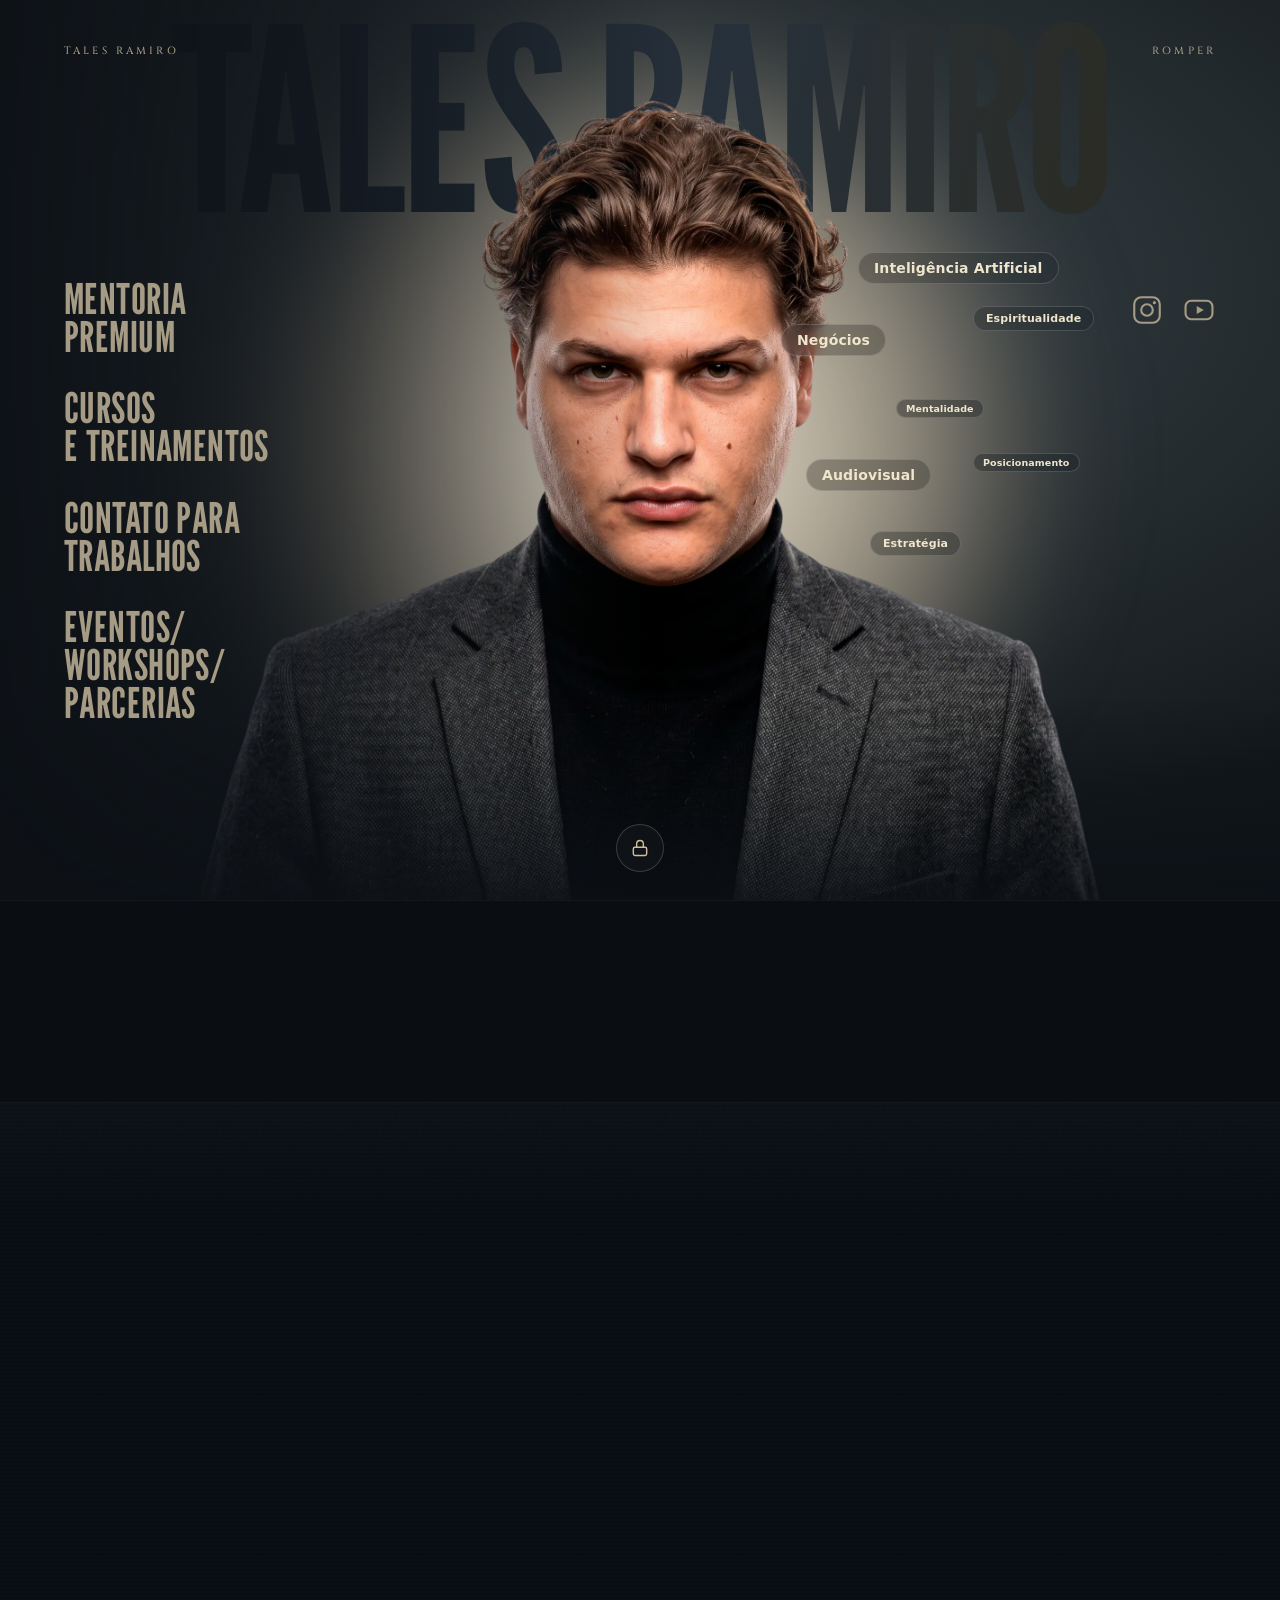
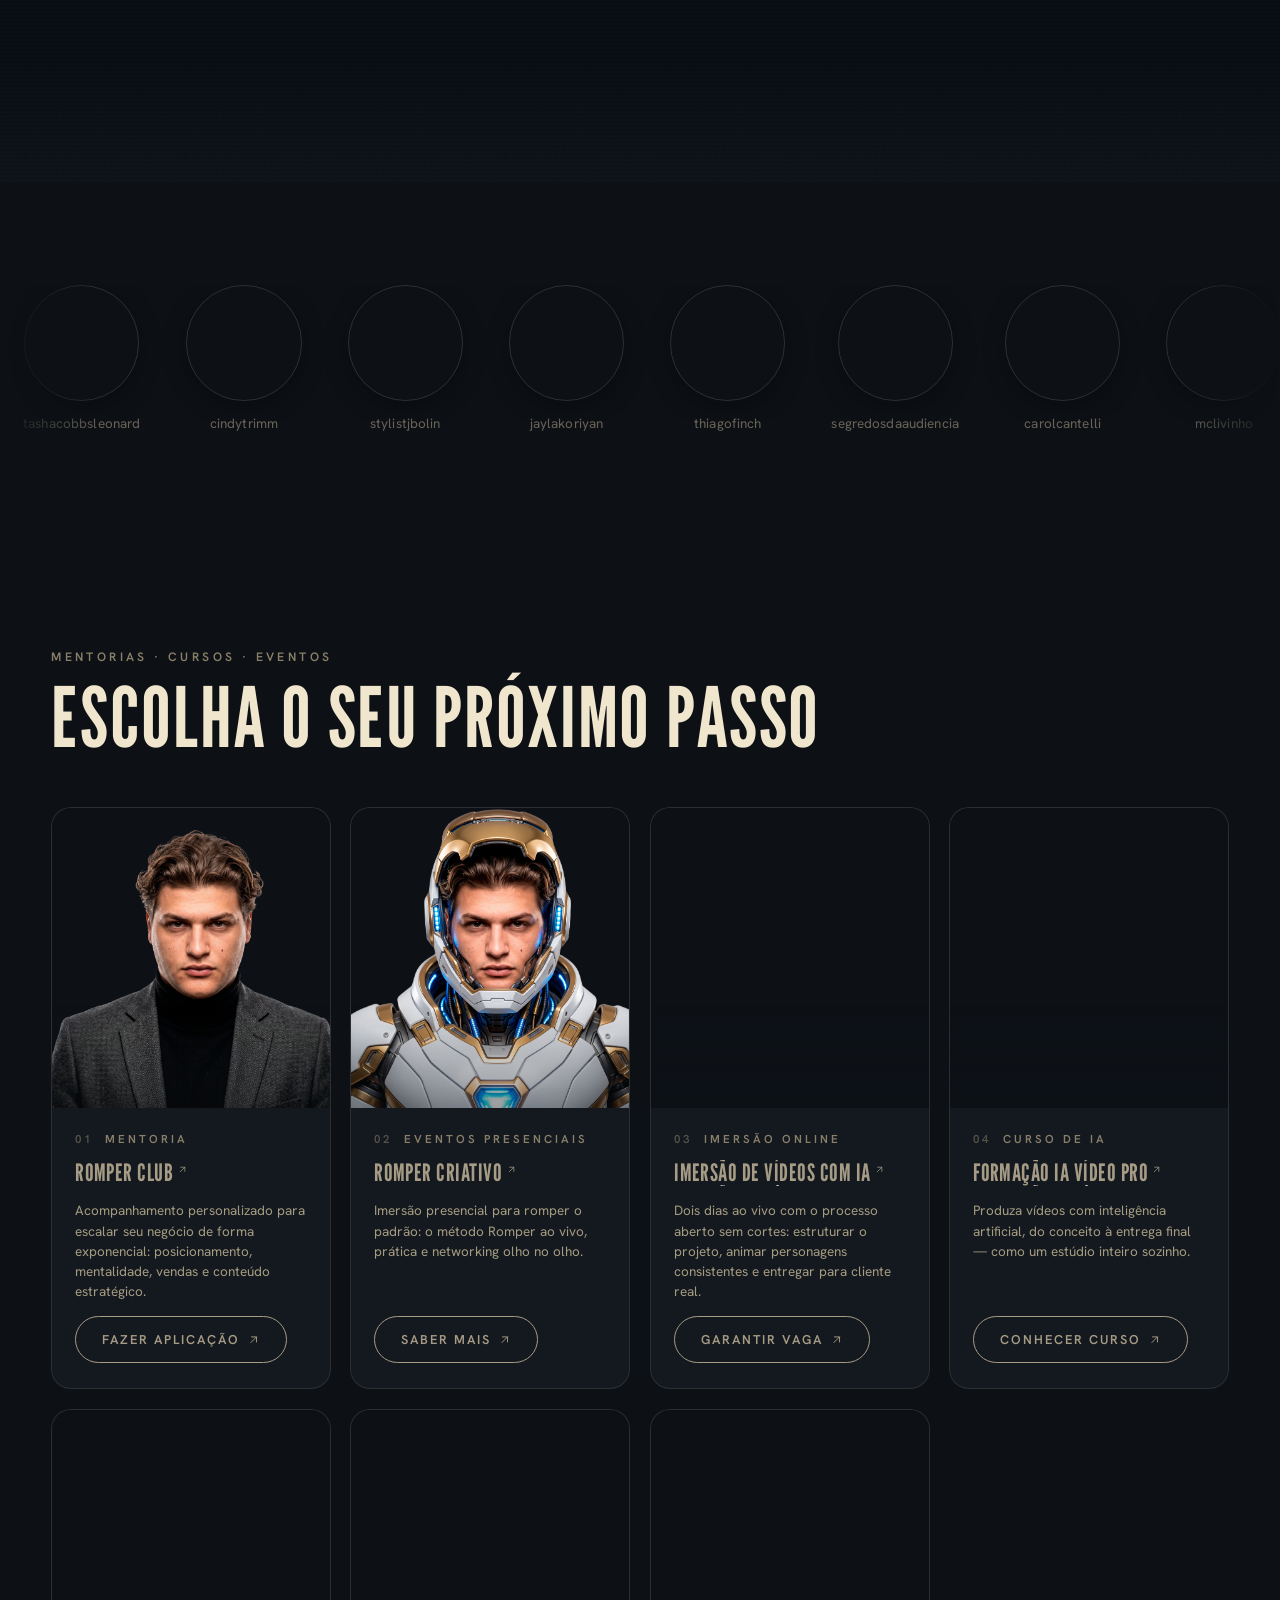
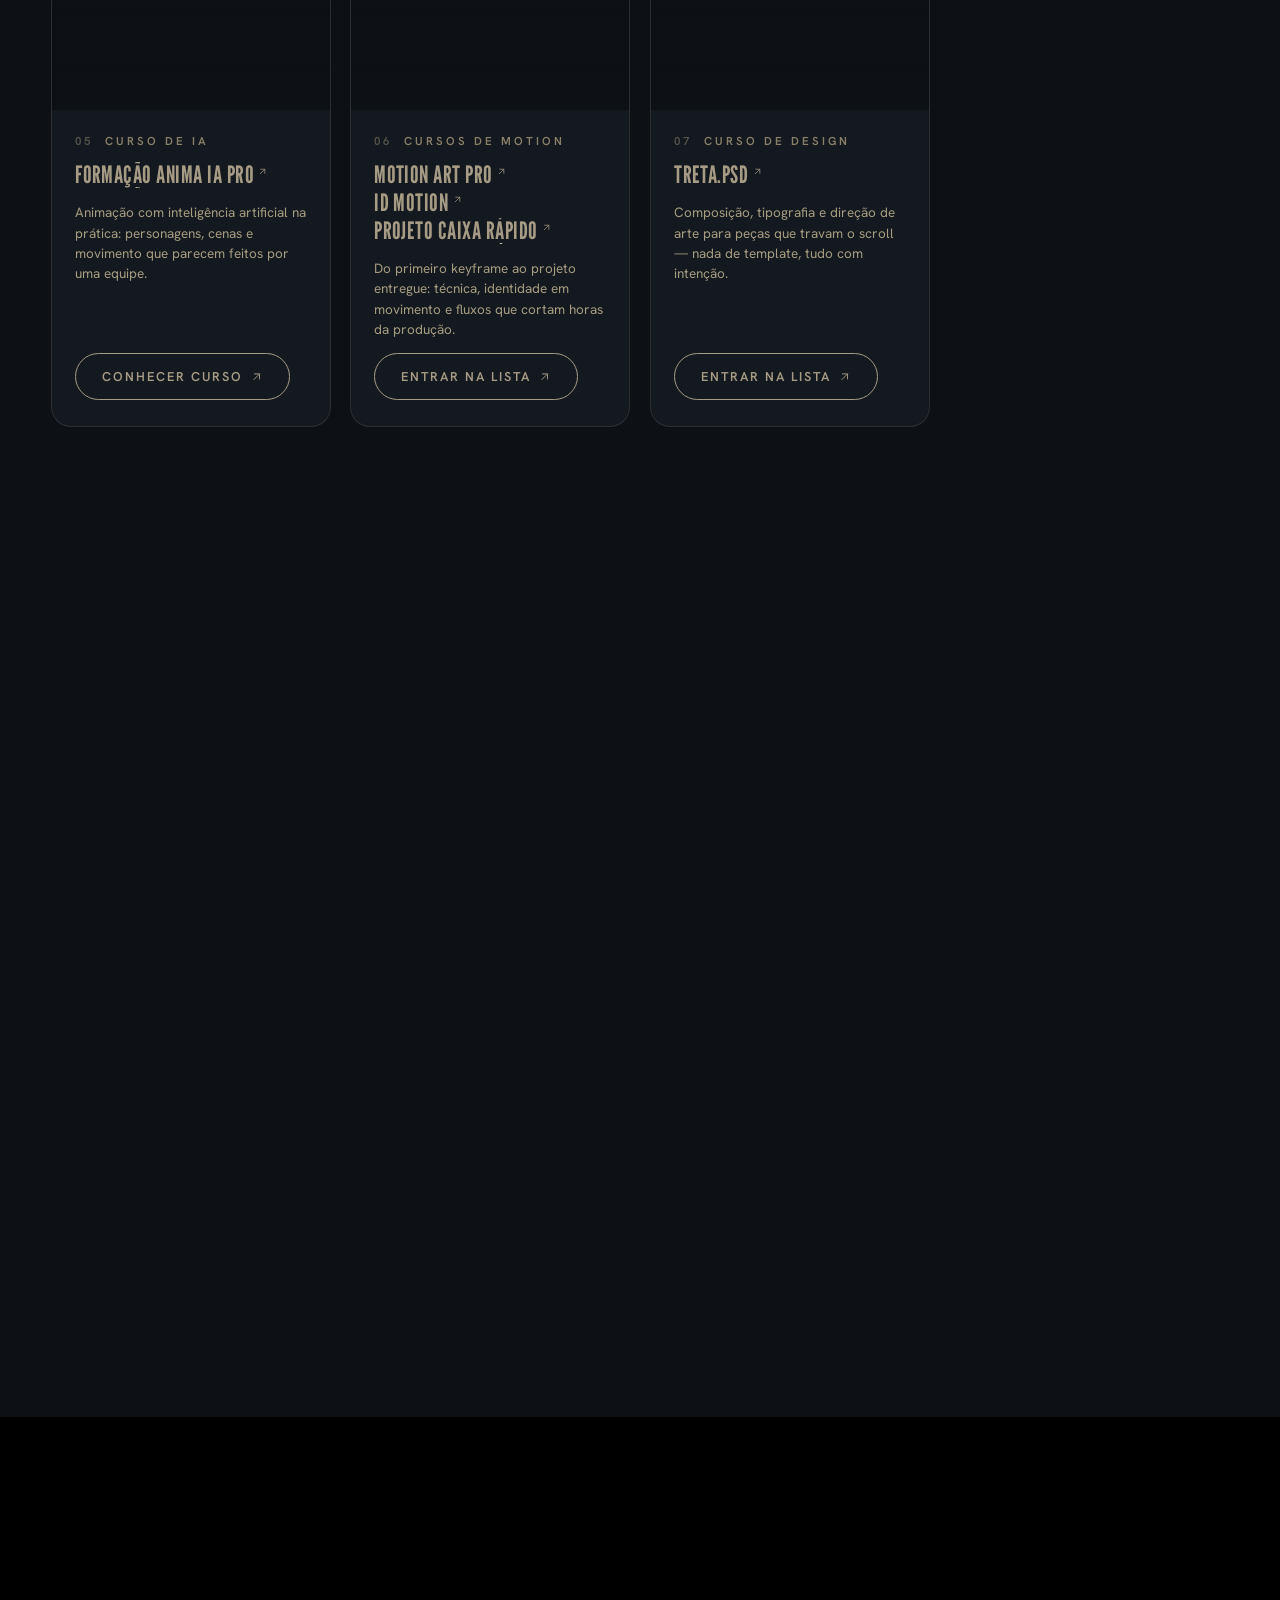
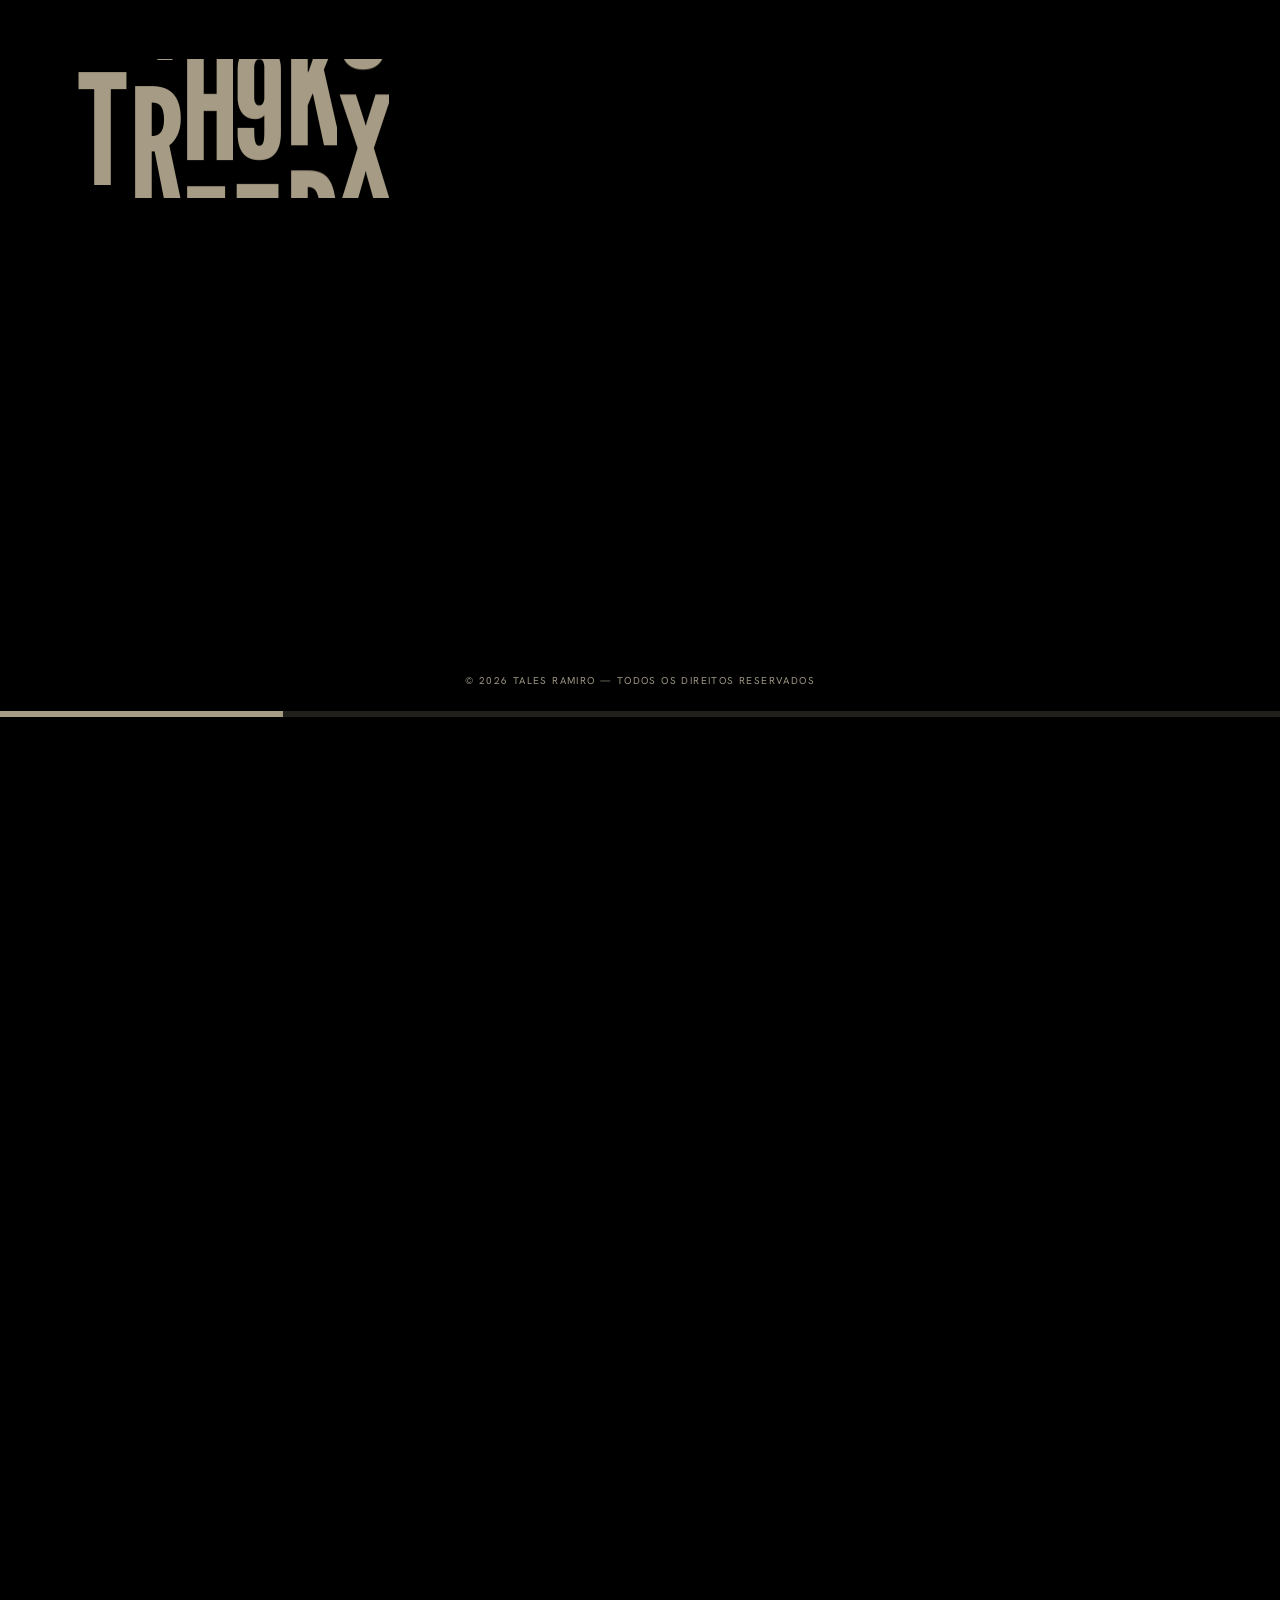
==== commit 1536b775: "Update index.html" ====
--- a/index.html
+++ b/index.html
@@ -56,18 +56,6 @@
 @keyframes gooHoriz{0%{transform:translateX(-30%) translateY(-8%)}50%{transform:translateX(30%) translateY(8%)}100%{transform:translateX(-30%) translateY(-8%)}}
 @keyframes gooCircle{0%{transform:rotate(0deg)}50%{transform:rotate(180deg)}100%{transform:rotate(360deg)}}
 @keyframes tr-ghostshift{0%{background-position:0% 50%;}50%{background-position:100% 50%;}100%{background-position:0% 50%;}}
-
-/* ✨ NOVO — animação de reveal automático mobile */
-@keyframes tr-auto-reveal{
-  0%   { --rv-x: 30%; --rv-y: 45%; --rv-r: 0px; }
-  10%  { --rv-r: 130px; }
-  25%  { --rv-x: 70%; --rv-y: 40%; --rv-r: 130px; }
-  40%  { --rv-x: 55%; --rv-y: 65%; --rv-r: 130px; }
-  60%  { --rv-x: 35%; --rv-y: 55%; --rv-r: 130px; }
-  80%  { --rv-x: 65%; --rv-y: 45%; --rv-r: 130px; }
-  90%  { --rv-r: 0px; }
-  100% { --rv-x: 30%; --rv-y: 45%; --rv-r: 0px; }
-}
 
 html.tr-bg *{animation-play-state:paused!important;}
 .cv-sec{content-visibility:auto;contain-intrinsic-size:auto 760px;}
@@ -273,123 +261,92 @@
 .adm-toast.err{background:#3a1f1f;}
 .adm-toast.show{opacity:1;}
 
-/* ============================================================
-   RESPONSIVO — MOBILE
-   ============================================================ */
+/* RESPONSIVO — MOBILE */
 @media (max-width:760px){
-  /* Hero background estático pra economizar bateria */
   .goo-blob{animation:none!important;}
   .ghost-grad{animation:none!important;}
   .hpop-pill{backdrop-filter:none!important;-webkit-backdrop-filter:none!important;background-color:rgba(18,23,29,.86)!important;}
   .hero-gooey{filter:blur(22px)!important;opacity:.55!important;}
 
-  /* ✨ HERO MOBILE — layout respirável */
   #tr-hero{
     padding-top:env(safe-area-inset-top) !important;
     padding-bottom:env(safe-area-inset-bottom) !important;
   }
 
-  /* Foto do hero — reduzida, encostada embaixo, com margem à direita */
+  /* Foto do hero — posicionada à direita, deixando espaço pro menu */
   [data-hero-photo]{
     height:88% !important;
     left:55% !important;
-    transform:translateX(-55%) !important;
     opacity:0.92 !important;
   }
   [data-hero-reveal]{
     height:88% !important;
     left:55% !important;
-    transform:translateX(-55%) !important;
-    animation:tr-auto-reveal 14s ease-in-out infinite !important;
-  }
-
-  /* Ghost (TALES RAMIRO gigante) — menor */
+    /* JS cuida da animação agora */
+  }
+
   [data-hero-ghost]{
     font-size:34vw !important;
     top:3% !important;
     opacity:.5 !important;
   }
 
-  /* Menu links do hero — compacto e respirável */
-  [data-hero-menu] nav{
-    gap:clamp(14px,4vw,20px) !important;
-  }
-  .menu-link{
-    font-size:clamp(22px,7.5vw,34px) !important;
-    line-height:.95 !important;
-  }
-
-  /* Nav topo — respiro */
-  [data-hero-nav]{
-    padding:clamp(18px,4.5vw,26px) clamp(18px,4.5vw,26px) !important;
-  }
-  .nav-link{font-size:9px !important;}
-
-  /* Esconde os "pops" (pills flutuantes) no mobile — bagunçavam */
-  [data-hero-pops]{display:none !important;}
-
-  /* Redes sociais do hero — coluna à direita, escondida */
-  .hero-social{display:none !important;}
-
-  /* Menu hero layout — coluna única */
-  .hero-row{
-    flex-direction:column !important;
-    align-items:flex-start !important;
-    gap:16px !important;
-  }
-
-  /* ═══ MENU FLUTUANTE ═══ */
-  .fmenu{top:clamp(12px,3.5vw,18px) !important; left:clamp(12px,3.5vw,18px) !important;}
-  .fmenu-btn{width:44px !important; height:44px !important;}
-  .fmenu-panel{min-width:220px !important; padding:18px 20px !important;}
-  .fmenu-link{font-size:clamp(18px,4.5vw,22px) !important;}
-
-  /* ═══ BOTÃO TOPO + CADEADO — espaçados ═══ */
+  [data-hero-menu] nav{ gap:clamp(14px,4vw,20px) !important; }
+  .menu-link{ font-size:clamp(22px,7.5vw,34px) !important; line-height:.95 !important; }
+  [data-hero-nav]{ padding:clamp(18px,4.5vw,26px) clamp(18px,4.5vw,26px) !important; }
+  .nav-link{ font-size:9px !important; }
+
+  /* Esconde as pills flutuantes */
+  [data-hero-pops]{ display:none !important; }
+  .hero-social{ display:none !important; }
+
+  .hero-row{ flex-direction:column !important; align-items:flex-start !important; gap:16px !important; }
+
+  /* Menu flutuante + botões */
+  .fmenu{ top:clamp(12px,3.5vw,18px) !important; left:clamp(12px,3.5vw,18px) !important; }
+  .fmenu-btn{ width:44px !important; height:44px !important; }
+  .fmenu-panel{ min-width:220px !important; padding:18px 20px !important; }
+  .fmenu-link{ font-size:clamp(18px,4.5vw,22px) !important; }
+
   .gotop{
     right:clamp(14px,4vw,20px) !important;
     bottom:calc(env(safe-area-inset-bottom) + 18px) !important;
-    width:46px !important;
-    height:46px !important;
+    width:46px !important; height:46px !important;
   }
   #tr-admin-lock{
     left:auto !important;
     right:calc(clamp(14px,4vw,20px) + 60px) !important;
     bottom:calc(env(safe-area-inset-bottom) + 18px) !important;
     transform:none !important;
-    width:46px !important;
-    height:46px !important;
-  }
-  #tr-admin-lock:hover{transform:scale(1.06) !important;}
-
-  /* ═══ SEÇÕES ═══ */
-  .about-photoblock{flex-direction:column!important;align-items:stretch!important;gap:16px!important;}
-  .about-vtext{writing-mode:horizontal-tb!important;transform:none!important;font-size:clamp(52px,13vw,86px)!important;line-height:.86!important;}
-
-  .off-grid{grid-template-columns:1fr;max-width:440px;margin:0 auto;}
-  .off-name{font-size:clamp(28px,7.4vw,38px)!important;}
-  .off-media{aspect-ratio:4/3.4;}
-
-  .vss-track{height:200vh;}
-  .vss-words{left:7vw;}
-
-  /* Stats — 2 colunas */
+    width:46px !important; height:46px !important;
+  }
+  #tr-admin-lock:hover{ transform:scale(1.06) !important; }
+
+  .about-photoblock{ flex-direction:column!important; align-items:stretch!important; gap:16px!important; }
+  .about-vtext{ writing-mode:horizontal-tb!important; transform:none!important; font-size:clamp(52px,13vw,86px)!important; line-height:.86!important; }
+
+  .off-grid{ grid-template-columns:1fr; max-width:440px; margin:0 auto; }
+  .off-name{ font-size:clamp(28px,7.4vw,38px)!important; }
+  .off-media{ aspect-ratio:4/3.4; }
+
+  .vss-track{ height:200vh; }
+  .vss-words{ left:7vw; }
+
   [data-stats]{
     gap:clamp(24px,7vw,40px) clamp(28px,9vw,46px) !important;
     padding:clamp(30px,9vw,60px) clamp(18px,5vw,32px) !important;
   }
-  [data-stats] .stat-num{font-size:clamp(52px,15vw,88px) !important;}
-  [data-stats] .stat-lbl{font-size:9px !important; letter-spacing:.18em !important;}
-
-  /* Cursos — header menor */
-  .off-h2{font-size:clamp(38px,10vw,68px) !important;}
-  .off-eyebrow{font-size:10px !important; letter-spacing:.22em !important;}
+  [data-stats] .stat-num{ font-size:clamp(52px,15vw,88px) !important; }
+  [data-stats] .stat-lbl{ font-size:9px !important; letter-spacing:.18em !important; }
+
+  .off-h2{ font-size:clamp(38px,10vw,68px) !important; }
+  .off-eyebrow{ font-size:10px !important; letter-spacing:.22em !important; }
 }
 
-/* Telas muito estreitas (iPhone SE) */
 @media (max-width:380px){
-  .menu-link{font-size:clamp(20px,7vw,28px) !important;}
-  [data-hero-ghost]{font-size:36vw !important;}
-  .off-name{font-size:26px !important;}
+  .menu-link{ font-size:clamp(20px,7vw,28px) !important; }
+  [data-hero-ghost]{ font-size:36vw !important; }
+  .off-name{ font-size:26px !important; }
 }
 
 @media (prefers-reduced-motion:reduce){
@@ -675,7 +632,9 @@
 
 <!-- JAVASCRIPT -->
 <script>
-/* 1. LOADER */
+/* ============================================================
+   1. LOADER
+   ============================================================ */
 (function(){
   var l = document.getElementById('tr-loader');
   if (!l) return;
@@ -689,54 +648,96 @@
   setTimeout(hide, 6000);
 })();
 
-/* 2. REVEAL DO HERO — mouse no desktop / automático no mobile */
-(function(){
-  var sec = document.querySelector('#tr-hero');
-  var rev = document.querySelector('[data-hero-reveal]');
-  if (!sec || !rev){ console.warn('[reveal] não achou elementos'); return; }
-
-  // Se for mobile (touch), não ativa o mouse — o CSS animation cuida
-  var isTouch = window.matchMedia('(hover: none) and (pointer: coarse)').matches || window.innerWidth <= 760;
-  if (isTouch){
-    console.log('[reveal] mobile detectado — animação automática via CSS');
-    return;
-  }
-
-  var R = 165, hideTimer;
-  function move(e){
-    var pt = e.touches ? e.touches[0] : e;
-    if (!pt) return;
-    var r = rev.getBoundingClientRect();
-    rev.style.setProperty('--rv-x', (pt.clientX - r.left) + 'px');
-    rev.style.setProperty('--rv-y', (pt.clientY - r.top) + 'px');
-    rev.style.setProperty('--rv-r', R + 'px');
-    clearTimeout(hideTimer);
-    hideTimer = setTimeout(function(){ rev.style.setProperty('--rv-r', '0px'); }, 2200);
-  }
-  function leave(){ rev.style.setProperty('--rv-r', '0px'); }
-  sec.addEventListener('mousemove', move, { passive: true });
-  sec.addEventListener('mouseleave', leave);
-  sec.addEventListener('touchmove', move, { passive: true });
-  sec.addEventListener('touchend', leave);
-  console.log('[reveal] efeito desktop ativado ✓');
-})();
-
-/* 3. HERO — digitação + flash + parallax + pops */
+/* ============================================================
+   2. HERO — REVEAL + PARALLAX + DIGITAÇÃO + FLASH + POPS
+   (Único bloco que cuida de tudo do hero, desktop e mobile)
+   ============================================================ */
 (function(){
   function ready(fn){ if(document.readyState!=='loading') fn(); else document.addEventListener('DOMContentLoaded',fn); }
   ready(function(){
     var heroSec = document.querySelector('#tr-hero');
-    if (!heroSec) return;
+    var rev = document.querySelector('[data-hero-reveal]');
     var photo = document.querySelector('[data-hero-photo]');
     var ghost = document.querySelector('[data-hero-ghost]');
     var menu  = document.querySelector('[data-hero-menu]');
     var nav   = document.querySelector('[data-hero-nav]');
-    var rev   = document.querySelector('[data-hero-reveal]');
     var goo   = document.querySelector('.hero-gooey');
-    var full  = ghost ? ghost.textContent : '';
+    if (!heroSec || !rev) return;
+
+    var isMobile = window.matchMedia('(hover: none) and (pointer: coarse)').matches || window.innerWidth <= 760;
+    var full = ghost ? ghost.textContent : '';
+
+    /* ---------- REVEAL: mouse (desktop) ou auto (mobile) ---------- */
+    var R = 165;
+    var autoActive = isMobile;   // mobile: revelação automática
+    var mx = -999, my = -999;    // última posição do mouse
+    var autoT = 0;               // tempo da animação automática
+    var autoR = 0;               // raio atual (para fade in/out)
+    var autoActiveFlag = 1;      // 1 = círculo visível, 0 = escondido
+    var autoCycleT = 0;          // tempo de ciclo
+    var lastTs = 0;
+
+    // Define posição via variável CSS
+    function setReveal(x, y, r){
+      rev.style.setProperty('--rv-x', x + 'px');
+      rev.style.setProperty('--rv-y', y + 'px');
+      rev.style.setProperty('--rv-r', r + 'px');
+    }
+
+    // Desktop: mousemove
+    if (!isMobile){
+      var hideTimer;
+      function move(e){
+        var pt = e.touches ? e.touches[0] : e;
+        if (!pt) return;
+        var r = rev.getBoundingClientRect();
+        setReveal(pt.clientX - r.left, pt.clientY - r.top, R);
+        clearTimeout(hideTimer);
+        hideTimer = setTimeout(function(){ setReveal(-999, -999, 0); }, 2200);
+      }
+      heroSec.addEventListener('mousemove', move, { passive:true });
+      heroSec.addEventListener('mouseleave', function(){ setReveal(-999, -999, 0); });
+      heroSec.addEventListener('touchmove', move, { passive:true });
+      heroSec.addEventListener('touchend', function(){ setReveal(-999, -999, 0); });
+      console.log('[reveal] modo desktop (mouse) ativo');
+    } else {
+      console.log('[reveal] modo mobile (auto) ativo');
+    }
+
+    /* ---------- Loop unificado (reveal auto + parallax via scroll) ---------- */
+    function loop(ts){
+      var dt = lastTs ? Math.min((ts - lastTs)/1000, 0.05) : 0.016;
+      lastTs = ts;
+
+      // Reveal automático no mobile — movimento contínuo tipo seno
+      if (autoActive){
+        var rect = rev.getBoundingClientRect();
+        var w = rect.width  || window.innerWidth;
+        var h = rect.height || window.innerHeight;
+
+        // Avança tempo (mais lento = mais suave)
+        autoCycleT += dt * 0.35; // ciclo completo ~ 2.85s por "vaga"
+        autoT += dt * 0.6;
+
+        // Caminho tipo Lissajous (movimento contínuo, sem saltos)
+        var cx = w/2 + Math.sin(autoT * 0.9) * (w * 0.22) + Math.sin(autoT * 1.7) * (w * 0.05);
+        var cy = h*0.62 + Math.cos(autoT * 1.1) * (h * 0.14);
+
+        // Fade in/out suave do raio (visível 80% do tempo, oculto 20%)
+        var cycle = (Math.sin(autoCycleT) + 1) / 2; // 0..1
+        var visibility = Math.min(1, cycle * 1.3);
+        var targetR = R * visibility;
+        autoR += (targetR - autoR) * 0.10;
+
+        setReveal(cx, cy, autoR);
+      }
+
+      requestAnimationFrame(loop);
+    }
+    requestAnimationFrame(loop);
+
+    /* ---------- Digitação ghost + flash inicial ---------- */
     var links = menu ? [].slice.call(menu.querySelectorAll('.menu-link')) : [];
-    var isMobile = window.innerWidth <= 760;
-
     links.forEach(function(l){ l.style.opacity='0'; l.style.transform='translateY(22px)'; l.style.transition='opacity .55s ease, transform .75s cubic-bezier(.16,1,.3,1)'; });
     if (ghost){ ghost.style.visibility='hidden'; }
     if (photo){ photo.style.opacity='0'; }
@@ -777,6 +778,7 @@
     if (document.readyState === 'complete') setTimeout(start, 650);
     else window.addEventListener('load', function(){ setTimeout(start, 650); });
 
+    /* ---------- Parallax do scroll ---------- */
     var raf = 0;
     function onScroll(){
       if (raf) return;
@@ -784,22 +786,21 @@
         raf = 0;
         var y = window.scrollY || window.pageYOffset || 0, vh = window.innerHeight || 1;
         var p = Math.min(y/vh, 1);
-        if (ghost){ ghost.style.transform = 'translateX(-50%) translate3d(0,' + (y*-0.35) + 'px,0) scale(' + (1+p*0.05) + ')'; ghost.style.opacity = String(Math.max(0, 1-p*0.5)); }
+
+        if (ghost){
+          ghost.style.transform = 'translateX(-50%) translate3d(0,' + (y*-0.35) + 'px,0) scale(' + (1+p*0.05) + ')';
+          ghost.style.opacity = String(Math.max(0, 1-p*0.5));
+        }
         var phY = y * -0.70;
         if (photo){
           if (isMobile){
+            // mobile: mantém o "left" customizado e aplica o parallax
             photo.style.transform = 'translateX(-55%) translate3d(0,' + phY + 'px,0)';
           } else {
             photo.style.transform = 'translateX(-50%) translate3d(0,' + phY + 'px,0)';
           }
         }
-        if (rev){
-          if (isMobile){
-            // não sobrescreve o transform do reveal (o CSS animation cuida da mask)
-          } else {
-            rev.style.transform = 'translateX(-50%) translate3d(0,' + phY + 'px,0)';
-          }
-        }
+        // NÃO mexe no transform do rev — o JS do reveal cuida da posição via CSS vars
         if (goo && window.innerWidth > 760){ goo.style.transform = 'translate3d(0,' + (y*0.04) + 'px,0)'; }
         if (menu){ menu.style.transform = 'translate3d(0,' + (y*-1.18) + 'px,0)'; menu.style.opacity = String(Math.max(0, 1-p*1.05)); }
         if (nav){ nav.style.transform = 'translate3d(0,' + (y*-1.18) + 'px,0)'; nav.style.opacity = String(Math.max(0, 1-p*1.4)); }
@@ -808,6 +809,7 @@
     window.addEventListener('scroll', onScroll, { passive: true });
     onScroll();
 
+    /* ---------- Pops (só desktop) ---------- */
     var wrap = document.querySelector('[data-hero-pops]');
     if (wrap && !isMobile){
       var pops = [].slice.call(wrap.querySelectorAll('.hpop'));
@@ -827,26 +829,28 @@
       setTimeout(check, 1100);
 
       var items = pops.map(function(w){ return { w: w, rep: w.querySelector('.hpop-rep'), py: parseFloat(w.getAttribute('data-py'))||0 }; });
-      var mx = -99999, my = -99999, rafM = 0;
+      var mxx = -99999, myy = -99999, rafM = 0;
       function applyRepel(){
         rafM = 0;
         for (var i=0;i<items.length;i++){
           var it = items[i], r = it.rep.getBoundingClientRect();
           var cx = r.left + r.width/2, cy = r.top + r.height/2;
-          var dx = cx-mx, dy = cy-my, dist = Math.sqrt(dx*dx+dy*dy), R = 140;
-          if (dist < R){
-            var f = 1-dist/R, push = f*30;
+          var dx = cx-mxx, dy = cy-myy, dist = Math.sqrt(dx*dx+dy*dy), RR = 140;
+          if (dist < RR){
+            var f = 1-dist/RR, push = f*30;
             var nx = dist>0?dx/dist:0, ny = dist>0?dy/dist:-1;
             it.rep.style.transform = 'translate(' + (nx*push).toFixed(1) + 'px,' + (ny*push).toFixed(1) + 'px)';
           } else it.rep.style.transform = 'translate(0,0)';
         }
       }
-      window.addEventListener('mousemove', function(e){ mx=e.clientX; my=e.clientY; if(!rafM) rafM=requestAnimationFrame(applyRepel); }, { passive:true });
+      window.addEventListener('mousemove', function(e){ mxx=e.clientX; myy=e.clientY; if(!rafM) rafM=requestAnimationFrame(applyRepel); }, { passive:true });
     }
   });
 })();
 
-/* 4. MENU FLUTUANTE + BOTÃO TOPO */
+/* ============================================================
+   3. MENU FLUTUANTE + BOTÃO TOPO
+   ============================================================ */
 (function(){
   function ready(fn){ if(document.readyState!=='loading') fn(); else document.addEventListener('DOMContentLoaded',fn); }
   ready(function(){
@@ -877,7 +881,9 @@
   });
 })();
 
-/* 5. REVEALS GENÉRICOS */
+/* ============================================================
+   4. REVEALS GENÉRICOS
+   ============================================================ */
 (function(){
   function ready(fn){ if(document.readyState!=='loading') fn(); else document.addEventListener('DOMContentLoaded',fn); }
   ready(function(){
@@ -890,7 +896,9 @@
   });
 })();
 
-/* 6. STATS — contadores */
+/* ============================================================
+   5. STATS — contadores
+   ============================================================ */
 (function(){
   function ready(fn){ if(document.readyState!=='loading') fn(); else document.addEventListener('DOMContentLoaded',fn); }
   ready(function(){
@@ -927,7 +935,9 @@
   });
 })();
 
-/* 7. CURSOS */
+/* ============================================================
+   6. CURSOS
+   ============================================================ */
 (function(){
   function ready(fn){ if(document.readyState!=='loading') fn(); else document.addEventListener('DOMContentLoaded',fn); }
   ready(function(){
@@ -962,7 +972,9 @@
   });
 })();
 
-/* 8. HERO — vídeo iframe lazy */
+/* ============================================================
+   7. HERO — vídeo iframe lazy
+   ============================================================ */
 (function(){
   function ready(fn){ if(document.readyState!=='loading') fn(); else document.addEventListener('DOMContentLoaded',fn); }
   ready(function(){
@@ -992,7 +1004,9 @@
   });
 })();
 
-/* 9. BIO — slideshow */
+/* ============================================================
+   8. BIO — slideshow
+   ============================================================ */
 (function(){
   function ready(fn){ if(document.readyState!=='loading') fn(); else document.addEventListener('DOMContentLoaded',fn); }
   ready(function(){
@@ -1006,7 +1020,9 @@
   });
 })();
 
-/* 10. BIO — chips + parágrafos */
+/* ============================================================
+   9. BIO — chips + parágrafos
+   ============================================================ */
 (function(){
   function ready(fn){ if(document.readyState!=='loading') fn(); else document.addEventListener('DOMContentLoaded',fn); }
   ready(function(){
@@ -1075,7 +1091,9 @@
   });
 })();
 
-/* 11. MARCAS */
+/* ============================================================
+   10. MARCAS
+   ============================================================ */
 (function(){
   function ready(fn){ if(document.readyState!=='loading') fn(); else document.addEventListener('DOMContentLoaded',fn); }
   ready(function(){
@@ -1099,7 +1117,9 @@
   });
 })();
 
-/* 12. VSS — vídeo scroll */
+/* ============================================================
+   11. VSS — vídeo scroll
+   ============================================================ */
 (function(){
   var VIDEO_SRC = 'assets/video/scroll-video.mp4';
   var GLYPHS = 'ABCDEFGHIJKLMNOPQRSTUVWXYZ0123456789$★';
@@ -1185,9 +1205,7 @@
           video.preload = 'auto';
           video.src = VIDEO_SRC;
           video.load();
-        }).catch(function(){
-          track.style.display = 'none';
-        });
+        }).catch(function(){ track.style.display = 'none'; });
       }
       function maybeLoad(){
         if (loaded) return;
@@ -1230,7 +1248,6 @@
           video.loop = true;
           video.currentTime = 0;
           try { video.play().catch(function(){}); } catch(e){}
-          console.log('[VSS] Modo fallback ativado. Re-encode o vídeo com keyint=10.');
         }
       }
 
@@ -1319,7 +1336,9 @@
   });
 })();
 
-/* 13. REDES SOCIAIS */
+/* ============================================================
+   12. REDES SOCIAIS
+   ============================================================ */
 (function(){
   function ready(fn){ if(document.readyState!=='loading') fn(); else document.addEventListener('DOMContentLoaded',fn); }
   ready(function(){
@@ -1346,7 +1365,9 @@
   });
 })();
 
-/* 14. PAINEL ADMIN */
+/* ============================================================
+   13. PAINEL ADMIN
+   ============================================================ */
 (function(){
   'use strict';
   var API_URL = 'https://script.google.com/macros/s/AKfycbwhya0vhAuPei9Bf2rOjf3KTGYjYrs8yMkdzk-vX01FUGuCUG7rUq9eyXW4XTDPcvaIRg/exec';
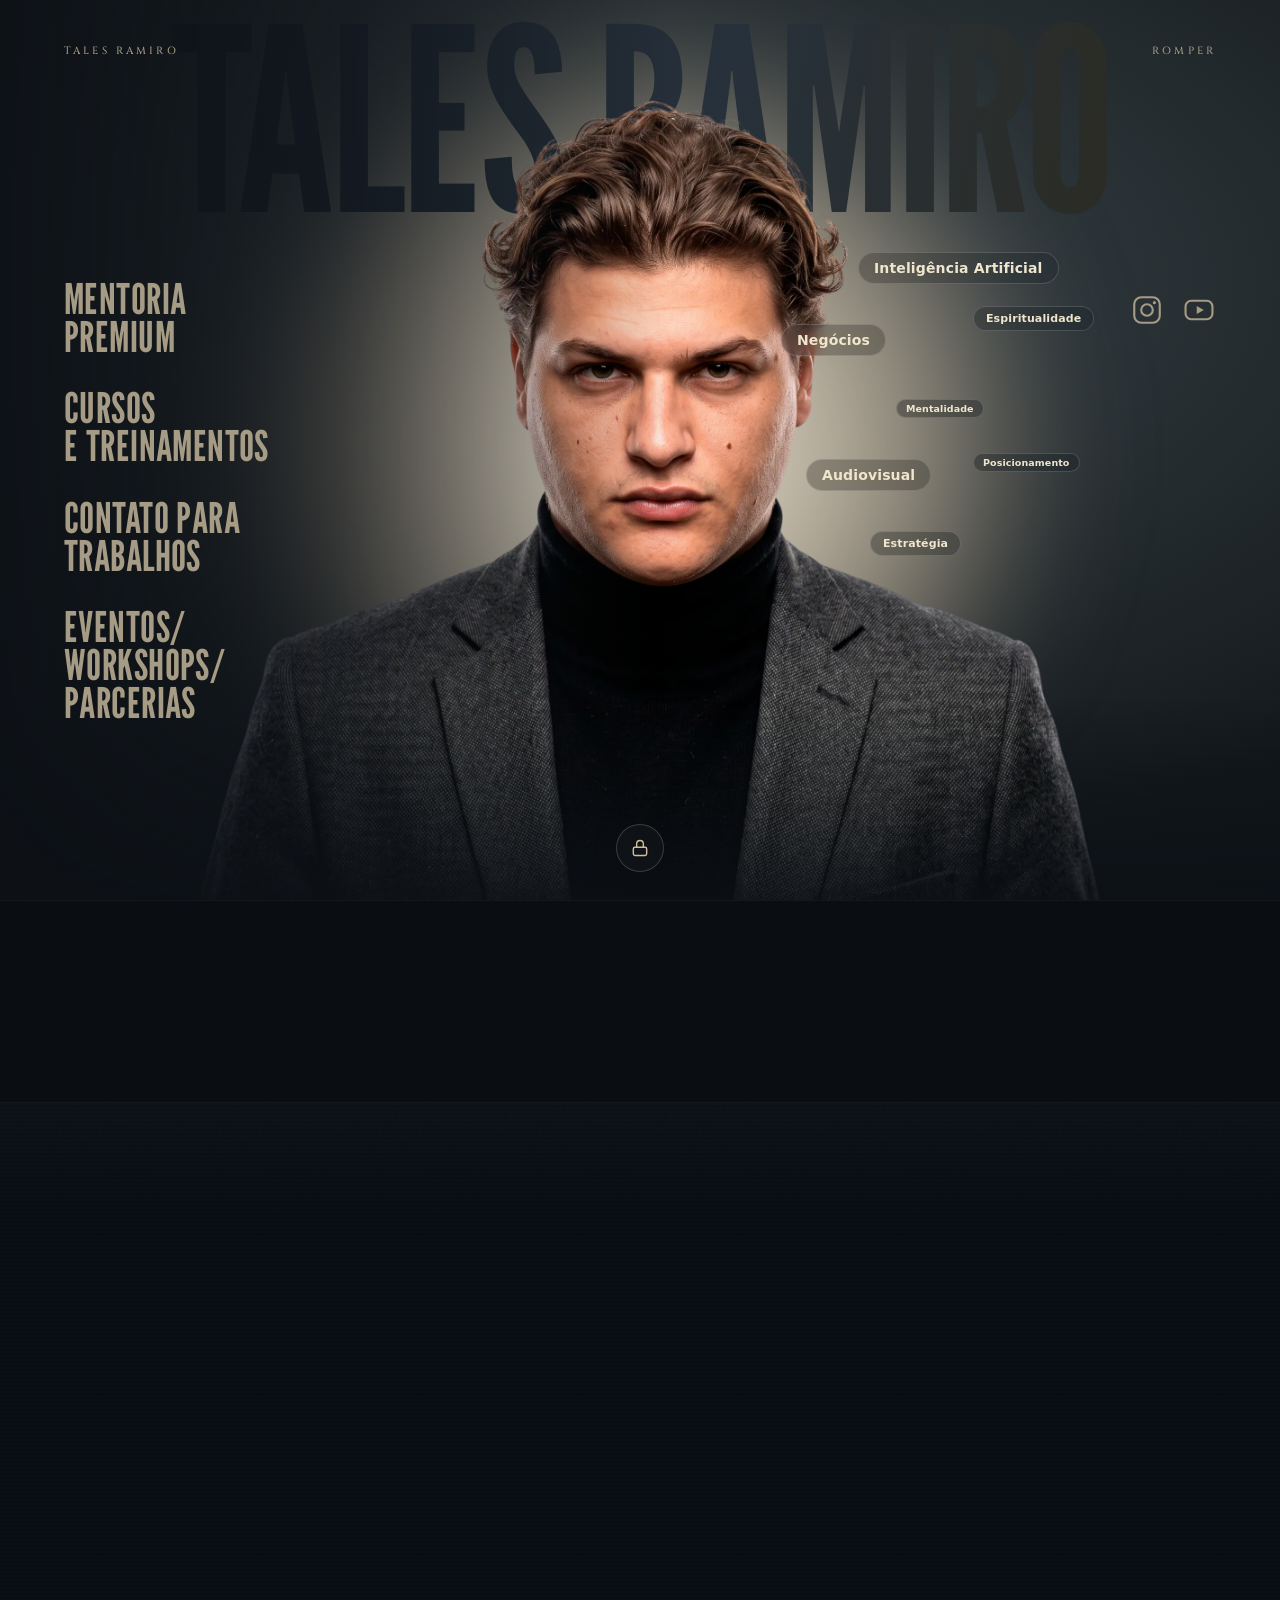
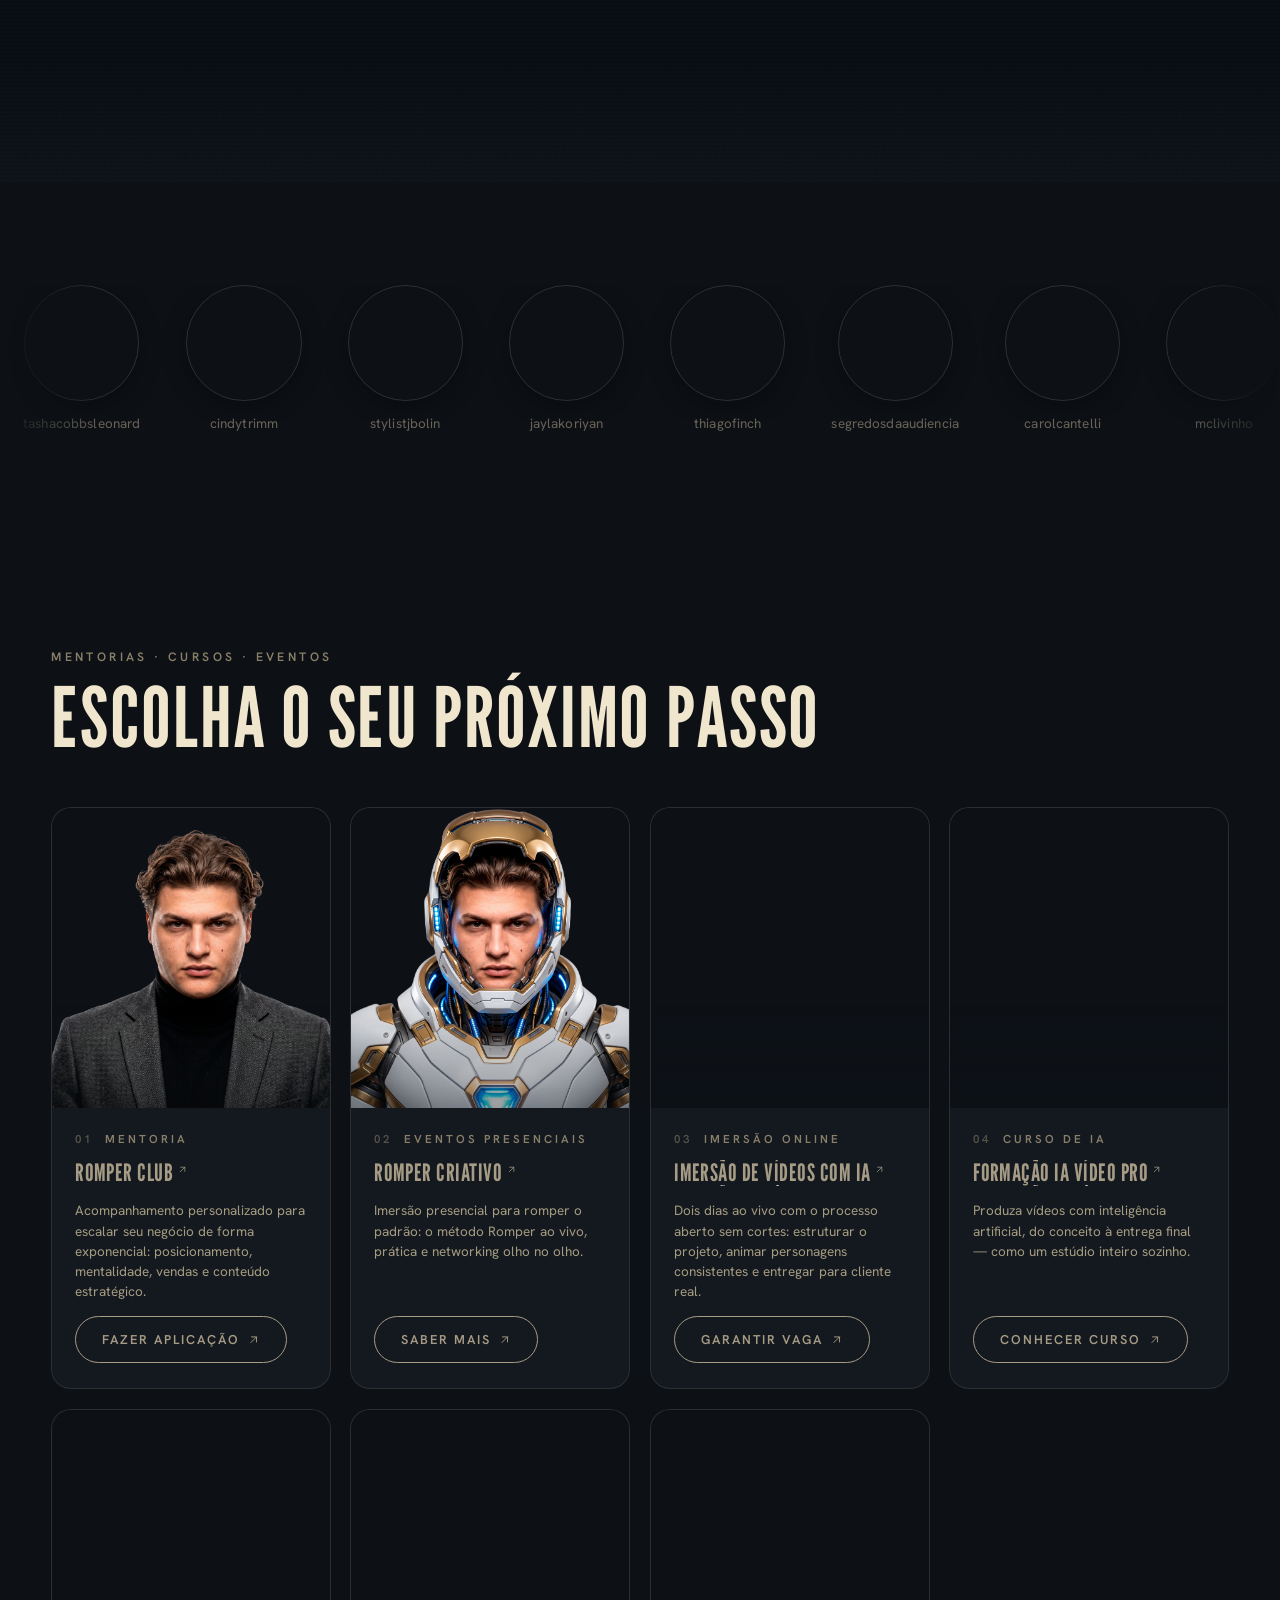
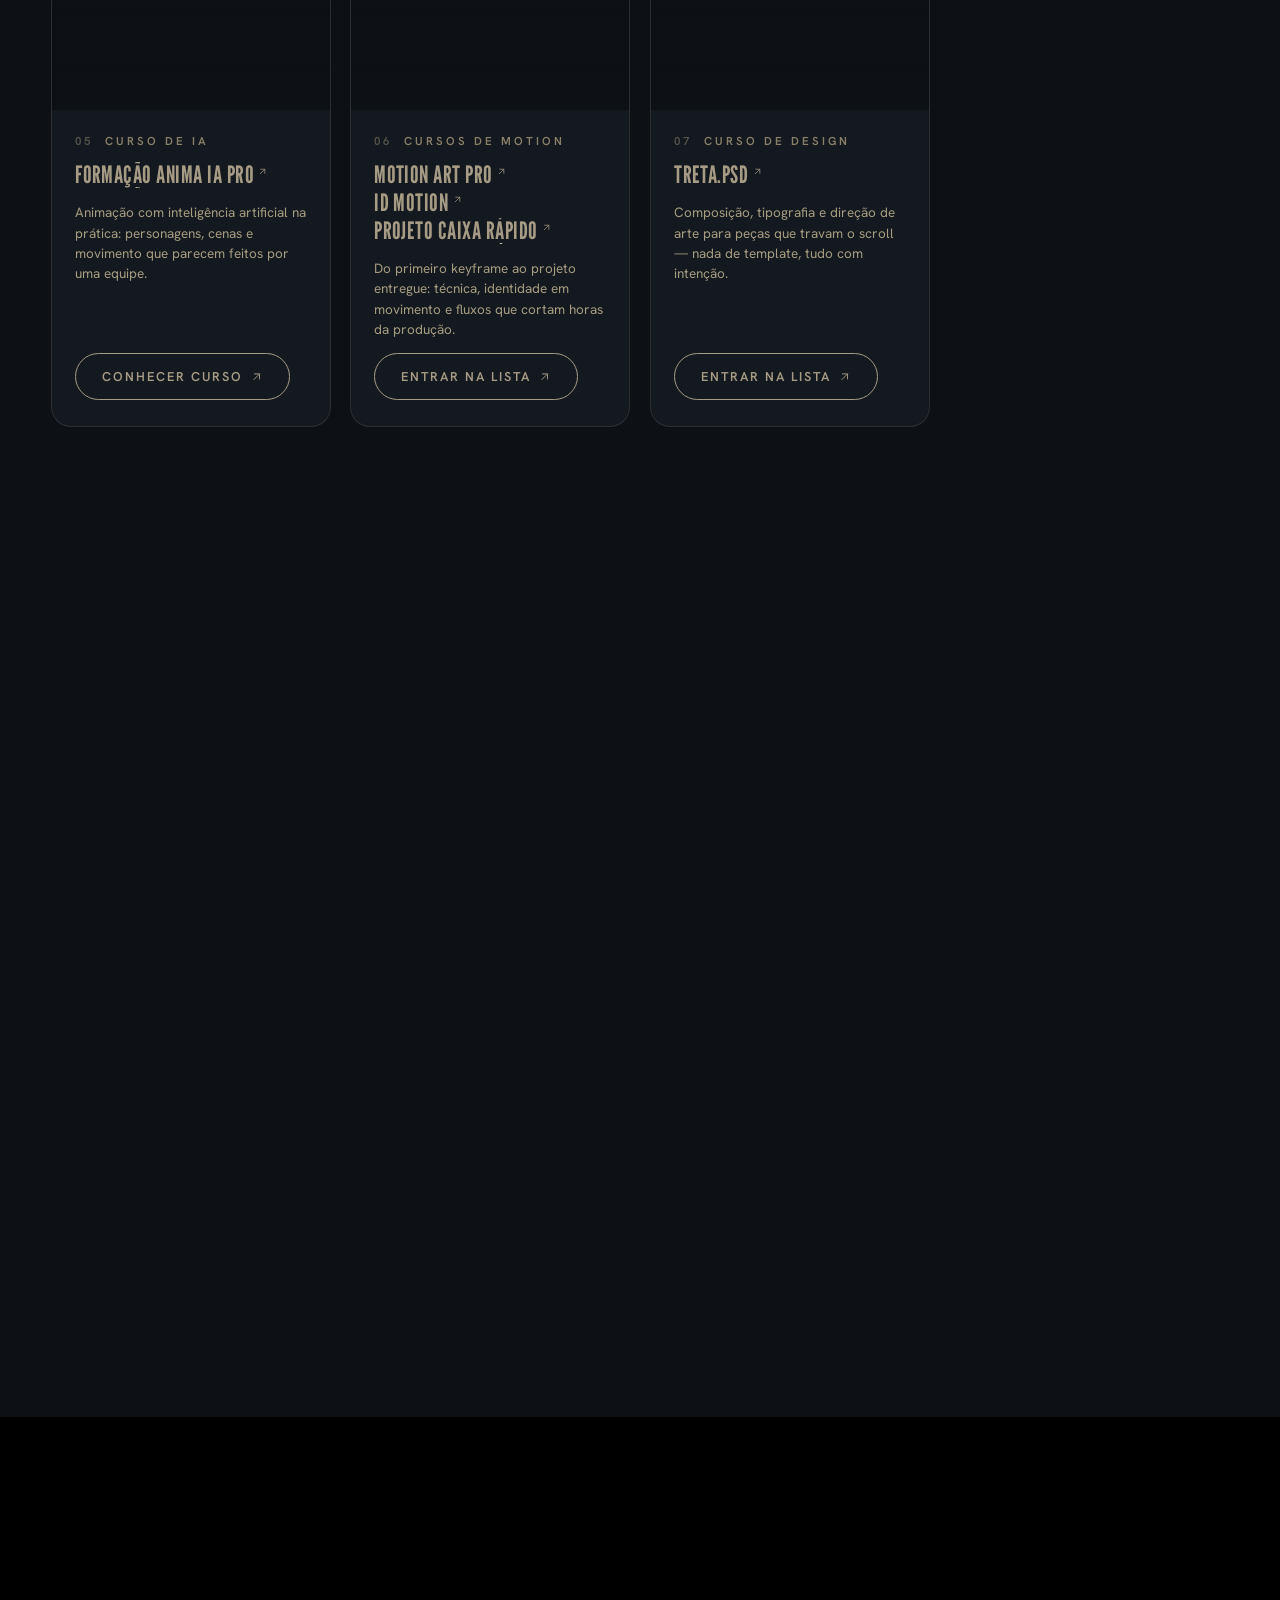
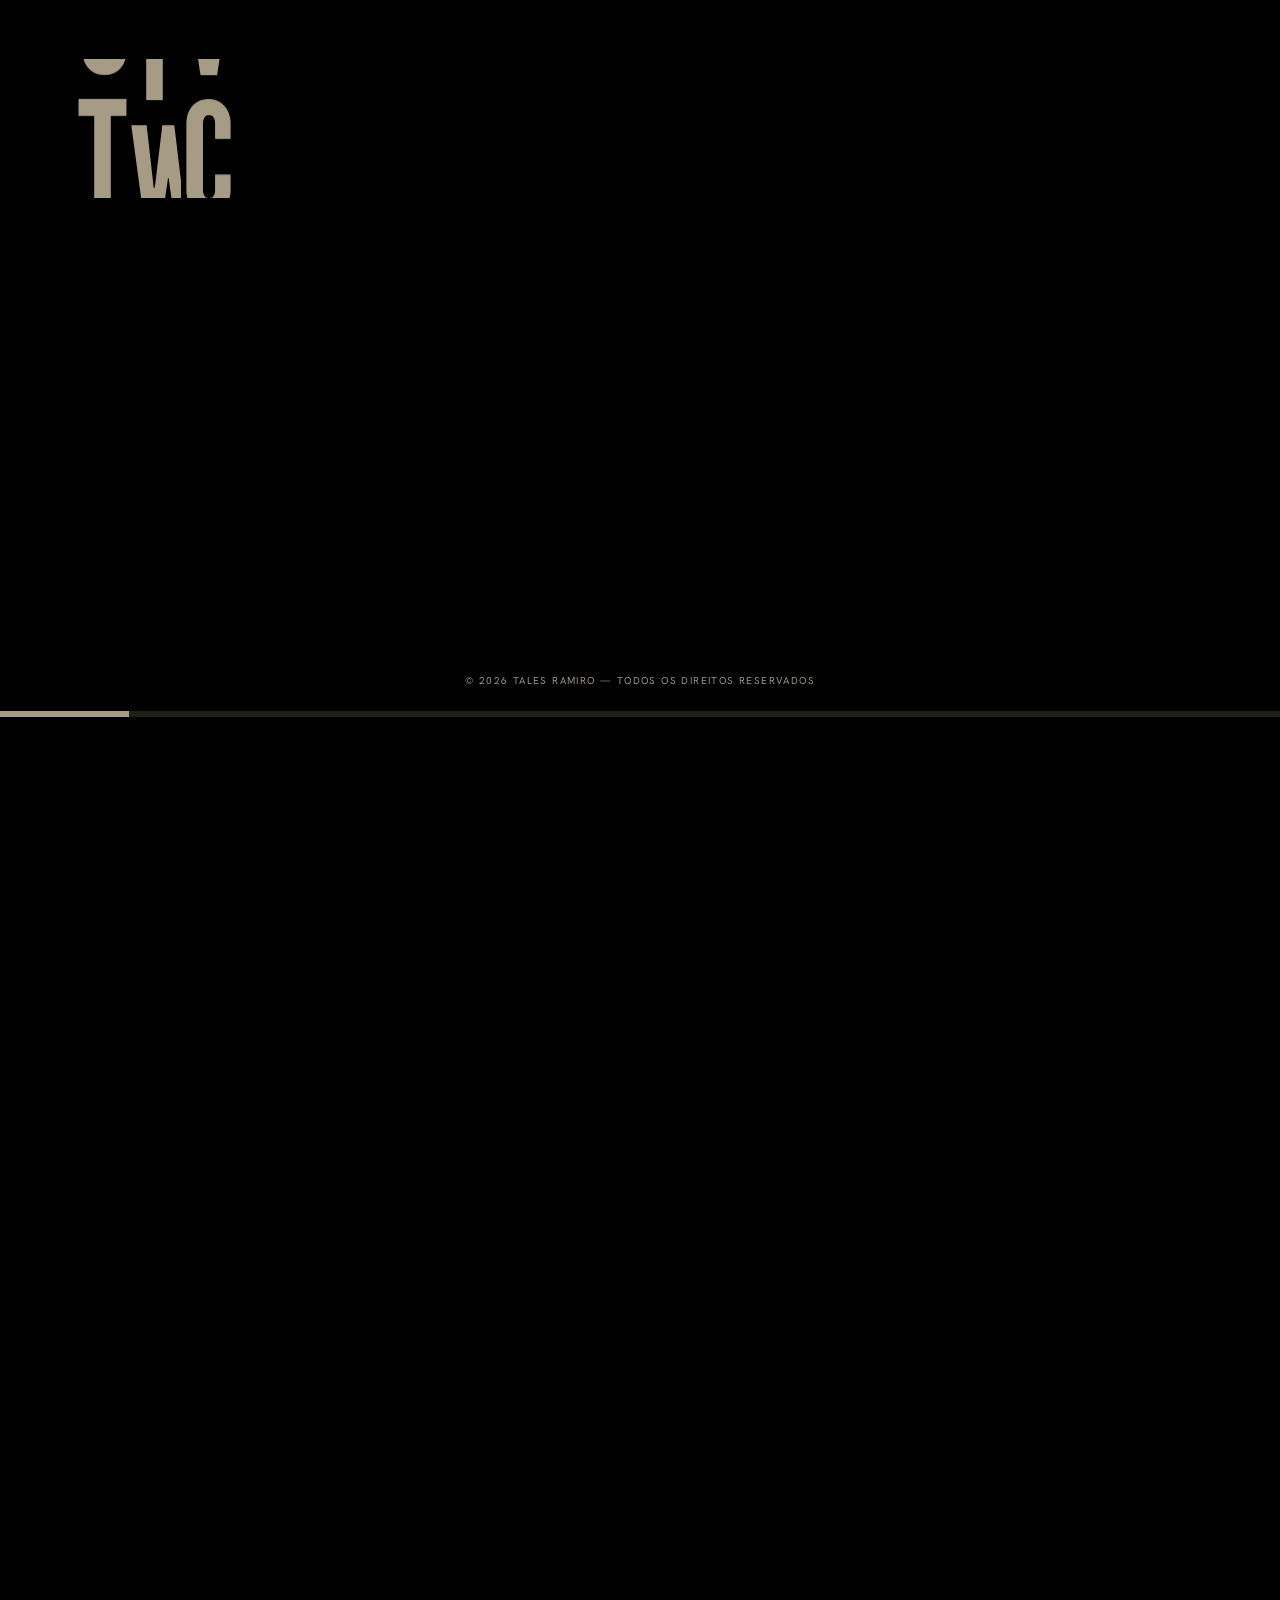
==== commit 00aefc34: "Update index.html" ====
--- a/index.html
+++ b/index.html
@@ -33,10 +33,8 @@
 <script type="application/ld+json">{"@context":"https://schema.org","@type":"Person","name":"Tales Ramiro","jobTitle":"Mentor, Creator e Professor","description":"Tales Ramiro — mentor, creator e professor. Mais de 35 mil alunos formados em mais de 20 países.","url":"https://www.talesramiro.com/","sameAs":["https://instagram.com/talesramiroart","https://youtube.com/talesramiroart"]}</script>
 
 <style>
-/* FONTES */
 @import url('https://fonts.googleapis.com/css2?family=Cinzel:wght@400..600&family=Hanken+Grotesk:wght@300..600&family=League+Gothic&display=swap');
 
-/* RESET + BASE */
 *{box-sizing:border-box;}
 html{scroll-behavior:smooth;}
 body{margin:0;padding:0;background:#0d1116;color:#a69b84;font-family:'Hanken Grotesk',sans-serif;overflow-x:hidden;width:100%;}
@@ -44,7 +42,6 @@
 ::selection{background:#a69b84;color:#0d1116;}
 a{text-decoration:none;}
 
-/* ANIMAÇÕES */
 @keyframes tr-marquee{from{transform:translateX(0);}to{transform:translateX(-50%);}}
 @keyframes tr-fadeup{from{opacity:0;transform:translateY(30px);}to{opacity:1;transform:none;}}
 @keyframes tr-fadein{from{opacity:0;}to{opacity:1;}}
@@ -114,7 +111,6 @@
 .ic-dup{position:absolute;left:0;top:100%;}
 .social-ic:hover .ic-roll-in{transform:translateY(-100%);}
 
-/* MENU FLUTUANTE */
 .fmenu{position:fixed;top:clamp(16px,2.4vw,28px);left:clamp(16px,3vw,40px);z-index:9998;opacity:0;transform:translateY(-14px);pointer-events:none;transition:opacity .5s ease,transform .55s cubic-bezier(.16,1,.3,1);}
 .fmenu.show{opacity:1;transform:none;pointer-events:auto;}
 .fmenu-btn{position:relative;width:clamp(44px,3.4vw,52px);height:clamp(44px,3.4vw,52px);border-radius:50%;display:flex;align-items:center;justify-content:center;cursor:pointer;padding:0;background:rgba(20,24,29,.55);-webkit-backdrop-filter:blur(10px) saturate(140%);backdrop-filter:blur(10px) saturate(140%);border:1px solid rgba(166,155,132,.28);transition:border-color .35s ease,background .35s ease;}
@@ -134,7 +130,6 @@
 .gotop.show{opacity:1;transform:none;pointer-events:auto;}
 .gotop:hover{border-color:rgba(166,155,132,.55);background:rgba(26,30,36,.72);}
 
-/* REVEALS */
 .reveal{opacity:0;transform:translateY(34px);filter:blur(5px);transition:opacity 1.15s cubic-bezier(.16,1,.3,1),transform 1.15s cubic-bezier(.16,1,.3,1),filter 1.15s ease;}
 .reveal.in{opacity:1;transform:none;filter:blur(0);}
 .reveal-soft{opacity:0;transition:opacity 1.5s ease;}
@@ -142,7 +137,6 @@
 .reveal-l{opacity:0;transform:translateX(-50px);filter:blur(5px);transition:opacity 1.2s cubic-bezier(.16,1,.3,1),transform 1.2s cubic-bezier(.16,1,.3,1),filter 1.2s ease;}
 .reveal-l.in{opacity:1;transform:none;filter:blur(0);}
 
-/* MARCAS */
 .marquee-track{display:flex;width:max-content;}
 .marquee-track:hover{animation-play-state:paused;}
 .logo-item{width:clamp(110px,12vw,168px);height:clamp(40px,4.4vw,58px);background-size:contain;background-position:center;background-repeat:no-repeat;opacity:.5;transition:opacity .45s ease;}
@@ -154,7 +148,6 @@
 .lg5{background-image:url(assets/img/img15.webp);}
 .lg6{background-image:url(assets/img/img16.webp);}
 
-/* FACES */
 .face-circle{width:clamp(86px,9vw,128px);height:clamp(86px,9vw,128px);border-radius:50%;overflow:hidden;border:1px solid rgba(166,155,132,.22);box-shadow:0 6px 22px rgba(0,0,0,.35);transition:transform .5s ease,border-color .5s ease,box-shadow .5s ease;}
 .face-circle:hover{border-color:rgba(166,155,132,.5);}
 .face-img{width:100%;height:100%;background-size:cover;background-position:center;filter:grayscale(.5) sepia(.55) saturate(.75) brightness(.86) contrast(.97);transition:filter .7s ease;}
@@ -170,7 +163,6 @@
 .fi9{background-image:url(assets/img/img09.webp);}
 .fi10{background-image:url(assets/img/img10.webp);}
 
-/* STATS */
 .stat-item{opacity:0;transform:translateY(46px) scale(.86);filter:blur(8px);transition:opacity .9s cubic-bezier(.16,1,.3,1),transform .95s cubic-bezier(.34,1.56,.64,1),filter .9s ease;}
 .stat-item.in{opacity:1;transform:none;filter:blur(0);}
 .stat-item .stat-lbl{opacity:0;transform:translateY(8px);transition:opacity .7s ease .25s,transform .7s ease .25s;}
@@ -178,7 +170,6 @@
 .stat-num{font-family:'League Gothic Cond','League Gothic',sans-serif;font-weight:400;line-height:.86;letter-spacing:-.01em;font-size:clamp(74px,13vw,210px);color:#a69b84;}
 .stat-lbl{font-family:'Hanken Grotesk',sans-serif;font-weight:500;letter-spacing:.26em;text-transform:uppercase;font-size:clamp(9px,1vw,13px);color:#bdb39a;}
 
-/* CURSOS */
 #cursos{background:#0d1116;padding:clamp(70px,9vw,140px) clamp(18px,4vw,56px);}
 .off-wrap{max-width:1560px;margin:0 auto;}
 .off-head{display:flex;flex-direction:column;gap:clamp(8px,1vw,14px);margin:0 0 clamp(34px,4vw,64px);}
@@ -214,7 +205,6 @@
 .crs-vid{position:absolute;top:50%;left:50%;transform:translate(-50%,-50%);border:0;pointer-events:none;}
 .courses-eyebrow{font-family:'Hanken Grotesk',sans-serif;font-weight:600;letter-spacing:.34em;text-transform:uppercase;font-size:clamp(10px,.9vw,13px);color:#a69b84;white-space:nowrap;}
 
-/* BIO */
 .bio-chip{display:inline-flex;align-items:center;font-family:-apple-system,BlinkMacSystemFont,'Segoe UI',Roboto,system-ui,sans-serif;font-weight:600;letter-spacing:.02em;color:#efe6cd;background:rgba(30,34,40,.34);backdrop-filter:blur(8px) saturate(150%);-webkit-backdrop-filter:blur(8px) saturate(150%);border:1px solid rgba(255,255,255,.14);border-radius:999px;padding:7px 15px;font-size:clamp(12px,1.05vw,15px);white-space:nowrap;will-change:transform;transition:color .35s ease,border-color .35s ease;}
 .bio-chip:hover{color:#fff;border-color:rgba(255,255,255,.3);}
 .bio-chip.stat{font-size:clamp(13px,1.15vw,16px);color:#efe6cd;background:rgba(166,155,132,.18);border-color:rgba(166,155,132,.42);}
@@ -222,7 +212,6 @@
 .bio-chips{display:flex;flex-wrap:wrap;gap:clamp(8px,1vw,13px);}
 .bio-p{transform:none;}
 
-/* VSS — vídeo scroll */
 .vss-track{position:relative;height:220vh;background:#000;}
 .vss-stage{position:absolute;top:0;left:0;width:100%;height:100vh;overflow:hidden;background:#000;}
 .vss-stage.vss-fixed{position:fixed;}
@@ -237,7 +226,6 @@
 .vss-progress{position:absolute;left:0;right:0;bottom:0;height:6px;background:rgba(166,155,132,.2);z-index:3;}
 .vss-progress-fill{position:absolute;left:0;top:0;bottom:0;width:0%;background:#a69b84;}
 
-/* ADMIN */
 #tr-admin-lock{position:fixed;left:50%;bottom:clamp(16px,2.4vw,28px);transform:translateX(-50%);z-index:9997;width:48px;height:48px;border-radius:50%;cursor:pointer;padding:0;display:flex;align-items:center;justify-content:center;background:rgba(20,24,29,.6);backdrop-filter:blur(10px) saturate(140%);-webkit-backdrop-filter:blur(10px) saturate(140%);border:1px solid rgba(166,155,132,.3);color:#cdbf99;transition:border-color .3s,background .3s,transform .3s;}
 #tr-admin-lock:hover{border-color:rgba(166,155,132,.6);background:rgba(26,30,36,.75);transform:translateX(-50%) scale(1.06);}
 #tr-admin-modal{display:none;position:fixed;inset:0;z-index:100000;background:rgba(6,9,12,.94);backdrop-filter:blur(10px);-webkit-backdrop-filter:blur(10px);align-items:flex-start;justify-content:center;padding:24px;overflow-y:auto;}
@@ -261,7 +249,9 @@
 .adm-toast.err{background:#3a1f1f;}
 .adm-toast.show{opacity:1;}
 
-/* RESPONSIVO — MOBILE */
+/* ============================================================
+   RESPONSIVO — MOBILE
+   ============================================================ */
 @media (max-width:760px){
   .goo-blob{animation:none!important;}
   .ghost-grad{animation:none!important;}
@@ -273,36 +263,59 @@
     padding-bottom:env(safe-area-inset-bottom) !important;
   }
 
-  /* Foto do hero — posicionada à direita, deixando espaço pro menu */
+  /* ✨ FOTO DO HERO — empurrada pra direita, encostada embaixo */
   [data-hero-photo]{
-    height:88% !important;
-    left:55% !important;
-    opacity:0.92 !important;
+    height:82% !important;
+    left:auto !important;
+    right:-18% !important;
+    bottom:0 !important;
+    transform:none !important;
+    opacity:.95 !important;
   }
   [data-hero-reveal]{
-    height:88% !important;
-    left:55% !important;
-    /* JS cuida da animação agora */
+    height:82% !important;
+    left:auto !important;
+    right:-18% !important;
+    bottom:0 !important;
+    transform:none !important;
   }
 
   [data-hero-ghost]{
-    font-size:34vw !important;
-    top:3% !important;
-    opacity:.5 !important;
-  }
-
-  [data-hero-menu] nav{ gap:clamp(14px,4vw,20px) !important; }
-  .menu-link{ font-size:clamp(22px,7.5vw,34px) !important; line-height:.95 !important; }
-  [data-hero-nav]{ padding:clamp(18px,4.5vw,26px) clamp(18px,4.5vw,26px) !important; }
+    font-size:32vw !important;
+    top:2% !important;
+    left:50% !important;
+    opacity:.45 !important;
+  }
+
+  /* Menu do hero — mais respiro e sobreposto à esquerda */
+  [data-hero-menu]{
+    padding:0 clamp(22px,6vw,32px) !important;
+  }
+  [data-hero-menu] nav{
+    gap:clamp(16px,4.5vw,24px) !important;
+    max-width:60% !important;
+  }
+  .menu-link{
+    font-size:clamp(22px,7vw,32px) !important;
+    line-height:.94 !important;
+  }
+  [data-hero-nav]{ padding:clamp(18px,4.5vw,26px) clamp(22px,6vw,32px) !important; }
   .nav-link{ font-size:9px !important; }
 
-  /* Esconde as pills flutuantes */
   [data-hero-pops]{ display:none !important; }
   .hero-social{ display:none !important; }
 
-  .hero-row{ flex-direction:column !important; align-items:flex-start !important; gap:16px !important; }
-
-  /* Menu flutuante + botões */
+  .hero-row{
+    flex-direction:column !important;
+    align-items:flex-start !important;
+    gap:16px !important;
+  }
+
+  /* Overlay mobile — mais escuro na esquerda pra destacar menu */
+  #tr-hero > div[style*="linear-gradient(90deg"]{
+    background:linear-gradient(90deg,rgba(13,17,22,.97) 0%,rgba(13,17,22,.85) 35%,rgba(13,17,22,.4) 60%,rgba(13,17,22,0) 78%) !important;
+  }
+
   .fmenu{ top:clamp(12px,3.5vw,18px) !important; left:clamp(12px,3.5vw,18px) !important; }
   .fmenu-btn{ width:44px !important; height:44px !important; }
   .fmenu-panel{ min-width:220px !important; padding:18px 20px !important; }
@@ -344,8 +357,8 @@
 }
 
 @media (max-width:380px){
-  .menu-link{ font-size:clamp(20px,7vw,28px) !important; }
-  [data-hero-ghost]{ font-size:36vw !important; }
+  .menu-link{ font-size:clamp(20px,6.8vw,28px) !important; }
+  [data-hero-ghost]{ font-size:34vw !important; }
   .off-name{ font-size:26px !important; }
 }
 
@@ -358,14 +371,12 @@
 </head>
 <body>
 
-<!-- LOADER -->
 <div id="tr-loader" role="status" aria-label="Carregando" style="position:fixed;inset:0;z-index:99999;background:#0d1116;display:flex;align-items:center;justify-content:center;transition:opacity .7s ease;">
   <div style="position:absolute;top:50%;left:0;transform:translateY(-50%);width:100%;height:3px;background:rgba(166,155,132,.1);overflow:hidden;">
     <div style="position:absolute;top:0;left:0;height:100%;width:34%;background:linear-gradient(90deg,transparent,#a69b84 22%,#cdbf99 50%,#a69b84 78%,transparent);animation:tr-sweep 1.25s cubic-bezier(.55,0,.35,1) infinite;"></div>
   </div>
 </div>
 
-<!-- MENU FLUTUANTE -->
 <div class="fmenu" data-fmenu="">
   <button class="fmenu-btn" type="button" aria-label="Abrir menu" aria-expanded="false"><span></span><span></span><span></span></button>
   <nav class="fmenu-panel" aria-label="Menu">
@@ -376,14 +387,12 @@
   </nav>
 </div>
 
-<!-- BOTÃO TOPO -->
 <button class="gotop" data-gotop="" type="button" aria-label="Voltar ao topo">
   <svg width="21" height="21" viewBox="0 0 24 24" fill="none" stroke="currentColor" stroke-width="1.7" stroke-linecap="round" stroke-linejoin="round"><path d="M12 19V6"></path><path d="M6 11l6-6 6 6"></path></svg>
 </button>
 
 <div style="background:#0d1116;color:#a69b84;font-family:'Hanken Grotesk',sans-serif;overflow-x:hidden;width:100%;">
 
-  <!-- HERO -->
   <section id="tr-hero" style="position:fixed;top:0;left:0;width:100%;height:100svh;z-index:1;overflow:hidden;background:radial-gradient(120% 90% at 50% 32%,#3b454a 0%,#262e32 38%,#13181b 72%,#0d1116 100%);display:flex;flex-direction:column;">
     <div class="hero-gooey" aria-hidden="true">
       <div class="goo-blob gb1"></div>
@@ -457,7 +466,6 @@
 
   <div style="position:relative;z-index:2;background:#0d1116;">
 
-    <!-- MARCAS -->
     <section style="background:#0a0d12;border-top:1px solid rgba(166,155,132,.07);border-bottom:1px solid rgba(166,155,132,.07);padding:clamp(26px,4vw,46px) 0;overflow:hidden;">
       <div style="padding:0 clamp(22px,5vw,72px);margin-bottom:clamp(22px,3vw,38px);">
         <div class="reveal" style="display:flex;align-items:center;gap:clamp(14px,2vw,24px);">
@@ -470,7 +478,6 @@
       </div>
     </section>
 
-    <!-- VÍDEO + STATS -->
     <section style="position:relative;width:100%;height:clamp(360px,56vw,680px);background:#0d1116;overflow:hidden;">
       <div data-video-cover="" class="reveal" style="position:absolute;inset:0;transform:scale(1.08);transition:opacity 1.3s ease,transform 1.8s ease;">
         <iframe data-video-iframe="" title="Vídeo de apresentação" data-src="https://www.youtube-nocookie.com/embed/pdoL5HBtW9Y?autoplay=1&amp;mute=1&amp;controls=0&amp;loop=1&amp;playlist=pdoL5HBtW9Y&amp;modestbranding=1&amp;rel=0&amp;playsinline=1&amp;disablekb=1&amp;fs=0&amp;iv_load_policy=3&amp;showinfo=0&amp;enablejsapi=1" frameborder="0" allow="autoplay; encrypted-media; picture-in-picture" referrerpolicy="strict-origin-when-cross-origin" style="position:absolute;top:50%;left:50%;transform:translate(-50%,-50%);width:100%;height:100%;border:0;pointer-events:none;"></iframe>
@@ -499,14 +506,12 @@
       </div>
     </section>
 
-    <!-- FACES / CLIENTES -->
     <section class="cv-sec" style="background:#0d1116;padding:clamp(54px,8vw,110px) 0;overflow:hidden;">
       <div class="reveal-soft" style="mask-image:linear-gradient(90deg,transparent,#000 8%,#000 92%,transparent);-webkit-mask-image:linear-gradient(90deg,transparent,#000 8%,#000 92%,transparent);">
         <div class="marquee-track" style="animation:tr-marquee 50s linear infinite reverse;"><div style="flex:none;padding:0 clamp(16px,1.8vw,30px);display:flex;flex-direction:column;align-items:center;gap:14px;"><div class="face-circle"><div class="face-img fi1" role="img" aria-label="tashacobbsleonard"></div></div><span style="font-family:'Hanken Grotesk',sans-serif;font-size:clamp(12px,1.05vw,15px);letter-spacing:.01em;color:rgba(166,155,132,.6);white-space:nowrap;">tashacobbsleonard</span></div><div style="flex:none;padding:0 clamp(16px,1.8vw,30px);display:flex;flex-direction:column;align-items:center;gap:14px;"><div class="face-circle"><div class="face-img fi2" role="img" aria-label="cindytrimm"></div></div><span style="font-family:'Hanken Grotesk',sans-serif;font-size:clamp(12px,1.05vw,15px);letter-spacing:.01em;color:rgba(166,155,132,.6);white-space:nowrap;">cindytrimm</span></div><div style="flex:none;padding:0 clamp(16px,1.8vw,30px);display:flex;flex-direction:column;align-items:center;gap:14px;"><div class="face-circle"><div class="face-img fi3" role="img" aria-label="stylistjbolin"></div></div><span style="font-family:'Hanken Grotesk',sans-serif;font-size:clamp(12px,1.05vw,15px);letter-spacing:.01em;color:rgba(166,155,132,.6);white-space:nowrap;">stylistjbolin</span></div><div style="flex:none;padding:0 clamp(16px,1.8vw,30px);display:flex;flex-direction:column;align-items:center;gap:14px;"><div class="face-circle"><div class="face-img fi4" role="img" aria-label="jaylakoriyan"></div></div><span style="font-family:'Hanken Grotesk',sans-serif;font-size:clamp(12px,1.05vw,15px);letter-spacing:.01em;color:rgba(166,155,132,.6);white-space:nowrap;">jaylakoriyan</span></div><div style="flex:none;padding:0 clamp(16px,1.8vw,30px);display:flex;flex-direction:column;align-items:center;gap:14px;"><div class="face-circle"><div class="face-img fi5" role="img" aria-label="thiagofinch"></div></div><span style="font-family:'Hanken Grotesk',sans-serif;font-size:clamp(12px,1.05vw,15px);letter-spacing:.01em;color:rgba(166,155,132,.6);white-space:nowrap;">thiagofinch</span></div><div style="flex:none;padding:0 clamp(16px,1.8vw,30px);display:flex;flex-direction:column;align-items:center;gap:14px;"><div class="face-circle"><div class="face-img fi6" role="img" aria-label="segredosdaaudiencia"></div></div><span style="font-family:'Hanken Grotesk',sans-serif;font-size:clamp(12px,1.05vw,15px);letter-spacing:.01em;color:rgba(166,155,132,.6);white-space:nowrap;">segredosdaaudiencia</span></div><div style="flex:none;padding:0 clamp(16px,1.8vw,30px);display:flex;flex-direction:column;align-items:center;gap:14px;"><div class="face-circle"><div class="face-img fi7" role="img" aria-label="carolcantelli"></div></div><span style="font-family:'Hanken Grotesk',sans-serif;font-size:clamp(12px,1.05vw,15px);letter-spacing:.01em;color:rgba(166,155,132,.6);white-space:nowrap;">carolcantelli</span></div><div style="flex:none;padding:0 clamp(16px,1.8vw,30px);display:flex;flex-direction:column;align-items:center;gap:14px;"><div class="face-circle"><div class="face-img fi8" role="img" aria-label="mclivinho"></div></div><span style="font-family:'Hanken Grotesk',sans-serif;font-size:clamp(12px,1.05vw,15px);letter-spacing:.01em;color:rgba(166,155,132,.6);white-space:nowrap;">mclivinho</span></div><div style="flex:none;padding:0 clamp(16px,1.8vw,30px);display:flex;flex-direction:column;align-items:center;gap:14px;"><div class="face-circle"><div class="face-img fi9" role="img" aria-label="deiveleonardo"></div></div><span style="font-family:'Hanken Grotesk',sans-serif;font-size:clamp(12px,1.05vw,15px);letter-spacing:.01em;color:rgba(166,155,132,.6);white-space:nowrap;">deiveleonardo</span></div><div style="flex:none;padding:0 clamp(16px,1.8vw,30px);display:flex;flex-direction:column;align-items:center;gap:14px;"><div class="face-circle"><div class="face-img fi10" role="img" aria-label="guilhermebatista"></div></div><span style="font-family:'Hanken Grotesk',sans-serif;font-size:clamp(12px,1.05vw,15px);letter-spacing:.01em;color:rgba(166,155,132,.6);white-space:nowrap;">guilhermebatista</span></div><div style="flex:none;padding:0 clamp(16px,1.8vw,30px);display:flex;flex-direction:column;align-items:center;gap:14px;"><div class="face-circle"><div class="face-img fi1" role="img" aria-label="tashacobbsleonard"></div></div><span style="font-family:'Hanken Grotesk',sans-serif;font-size:clamp(12px,1.05vw,15px);letter-spacing:.01em;color:rgba(166,155,132,.6);white-space:nowrap;">tashacobbsleonard</span></div><div style="flex:none;padding:0 clamp(16px,1.8vw,30px);display:flex;flex-direction:column;align-items:center;gap:14px;"><div class="face-circle"><div class="face-img fi2" role="img" aria-label="cindytrimm"></div></div><span style="font-family:'Hanken Grotesk',sans-serif;font-size:clamp(12px,1.05vw,15px);letter-spacing:.01em;color:rgba(166,155,132,.6);white-space:nowrap;">cindytrimm</span></div><div style="flex:none;padding:0 clamp(16px,1.8vw,30px);display:flex;flex-direction:column;align-items:center;gap:14px;"><div class="face-circle"><div class="face-img fi3" role="img" aria-label="stylistjbolin"></div></div><span style="font-family:'Hanken Grotesk',sans-serif;font-size:clamp(12px,1.05vw,15px);letter-spacing:.01em;color:rgba(166,155,132,.6);white-space:nowrap;">stylistjbolin</span></div><div style="flex:none;padding:0 clamp(16px,1.8vw,30px);display:flex;flex-direction:column;align-items:center;gap:14px;"><div class="face-circle"><div class="face-img fi4" role="img" aria-label="jaylakoriyan"></div></div><span style="font-family:'Hanken Grotesk',sans-serif;font-size:clamp(12px,1.05vw,15px);letter-spacing:.01em;color:rgba(166,155,132,.6);white-space:nowrap;">jaylakoriyan</span></div><div style="flex:none;padding:0 clamp(16px,1.8vw,30px);display:flex;flex-direction:column;align-items:center;gap:14px;"><div class="face-circle"><div class="face-img fi5" role="img" aria-label="thiagofinch"></div></div><span style="font-family:'Hanken Grotesk',sans-serif;font-size:clamp(12px,1.05vw,15px);letter-spacing:.01em;color:rgba(166,155,132,.6);white-space:nowrap;">thiagofinch</span></div><div style="flex:none;padding:0 clamp(16px,1.8vw,30px);display:flex;flex-direction:column;align-items:center;gap:14px;"><div class="face-circle"><div class="face-img fi6" role="img" aria-label="segredosdaaudiencia"></div></div><span style="font-family:'Hanken Grotesk',sans-serif;font-size:clamp(12px,1.05vw,15px);letter-spacing:.01em;color:rgba(166,155,132,.6);white-space:nowrap;">segredosdaaudiencia</span></div><div style="flex:none;padding:0 clamp(16px,1.8vw,30px);display:flex;flex-direction:column;align-items:center;gap:14px;"><div class="face-circle"><div class="face-img fi7" role="img" aria-label="carolcantelli"></div></div><span style="font-family:'Hanken Grotesk',sans-serif;font-size:clamp(12px,1.05vw,15px);letter-spacing:.01em;color:rgba(166,155,132,.6);white-space:nowrap;">carolcantelli</span></div><div style="flex:none;padding:0 clamp(16px,1.8vw,30px);display:flex;flex-direction:column;align-items:center;gap:14px;"><div class="face-circle"><div class="face-img fi8" role="img" aria-label="mclivinho"></div></div><span style="font-family:'Hanken Grotesk',sans-serif;font-size:clamp(12px,1.05vw,15px);letter-spacing:.01em;color:rgba(166,155,132,.6);white-space:nowrap;">mclivinho</span></div><div style="flex:none;padding:0 clamp(16px,1.8vw,30px);display:flex;flex-direction:column;align-items:center;gap:14px;"><div class="face-circle"><div class="face-img fi9" role="img" aria-label="deiveleonardo"></div></div><span style="font-family:'Hanken Grotesk',sans-serif;font-size:clamp(12px,1.05vw,15px);letter-spacing:.01em;color:rgba(166,155,132,.6);white-space:nowrap;">deiveleonardo</span></div><div style="flex:none;padding:0 clamp(16px,1.8vw,30px);display:flex;flex-direction:column;align-items:center;gap:14px;"><div class="face-circle"><div class="face-img fi10" role="img" aria-label="guilhermebatista"></div></div><span style="font-family:'Hanken Grotesk',sans-serif;font-size:clamp(12px,1.05vw,15px);letter-spacing:.01em;color:rgba(166,155,132,.6);white-space:nowrap;">guilhermebatista</span></div></div>
       </div>
     </section>
 
-    <!-- CURSOS -->
     <section id="cursos" class="cv-sec">
       <div class="off-wrap">
         <div class="off-head">
@@ -581,7 +586,6 @@
       </div>
     </section>
 
-    <!-- BIO -->
     <section data-bio-seq class="cv-sec" style="background:#0d1116;padding:clamp(20px,4vw,60px) clamp(22px,5vw,72px) clamp(70px,9vw,130px);">
       <div style="max-width:1340px;margin:0 auto;">
         <div style="display:flex;flex-wrap:wrap;gap:clamp(28px,4vw,60px);align-items:flex-start;">
@@ -609,7 +613,6 @@
       </div>
     </section>
 
-    <!-- VÍDEO SCROLL -->
     <section class="vss-track" data-vss data-screen-label="Tretas" data-words="TRETAS|VÃO|ROLAR">
       <div class="vss-stage">
         <video class="vss-video" muted playsinline webkit-playsinline preload="auto"></video>
@@ -621,7 +624,6 @@
   </div>
 </div>
 
-<!-- BOTÃO ADMIN + MODAL -->
 <button id="tr-admin-lock" type="button" aria-label="Painel administrativo">
   <svg width="20" height="20" viewBox="0 0 24 24" fill="none" stroke="currentColor" stroke-width="1.7" stroke-linecap="round" stroke-linejoin="round">
     <rect x="4" y="11" width="16" height="10" rx="2"></rect>
@@ -630,7 +632,6 @@
 </button>
 <div id="tr-admin-modal" role="dialog" aria-modal="true"><div id="tr-admin-box"></div></div>
 
-<!-- JAVASCRIPT -->
 <script>
 /* ============================================================
    1. LOADER
@@ -649,8 +650,7 @@
 })();
 
 /* ============================================================
-   2. HERO — REVEAL + PARALLAX + DIGITAÇÃO + FLASH + POPS
-   (Único bloco que cuida de tudo do hero, desktop e mobile)
+   2. HERO — REVEAL (mouse desktop / auto mobile) + PARALLAX + DIGITAÇÃO
    ============================================================ */
 (function(){
   function ready(fn){ if(document.readyState!=='loading') fn(); else document.addEventListener('DOMContentLoaded',fn); }
@@ -667,24 +667,16 @@
     var isMobile = window.matchMedia('(hover: none) and (pointer: coarse)').matches || window.innerWidth <= 760;
     var full = ghost ? ghost.textContent : '';
 
-    /* ---------- REVEAL: mouse (desktop) ou auto (mobile) ---------- */
     var R = 165;
-    var autoActive = isMobile;   // mobile: revelação automática
-    var mx = -999, my = -999;    // última posição do mouse
-    var autoT = 0;               // tempo da animação automática
-    var autoR = 0;               // raio atual (para fade in/out)
-    var autoActiveFlag = 1;      // 1 = círculo visível, 0 = escondido
-    var autoCycleT = 0;          // tempo de ciclo
-    var lastTs = 0;
-
-    // Define posição via variável CSS
+    var autoActive = isMobile;
+
     function setReveal(x, y, r){
       rev.style.setProperty('--rv-x', x + 'px');
       rev.style.setProperty('--rv-y', y + 'px');
       rev.style.setProperty('--rv-r', r + 'px');
     }
 
-    // Desktop: mousemove
+    /* ---------- DESKTOP: mousemove ---------- */
     if (!isMobile){
       var hideTimer;
       function move(e){
@@ -697,37 +689,45 @@
       }
       heroSec.addEventListener('mousemove', move, { passive:true });
       heroSec.addEventListener('mouseleave', function(){ setReveal(-999, -999, 0); });
-      heroSec.addEventListener('touchmove', move, { passive:true });
-      heroSec.addEventListener('touchend', function(){ setReveal(-999, -999, 0); });
       console.log('[reveal] modo desktop (mouse) ativo');
-    } else {
-      console.log('[reveal] modo mobile (auto) ativo');
-    }
-
-    /* ---------- Loop unificado (reveal auto + parallax via scroll) ---------- */
+    }
+
+    /* ---------- MOBILE: revelação automática fluida ---------- */
+    // Faz o círculo percorrer um caminho Lissajous SUAVE por cima
+    // SOMENTE da METADE DIREITA da foto (onde está o rosto/armadura),
+    // evitando cobrir o menu que fica à esquerda.
+    var autoT = 0;
+    var autoCycleT = 0;
+    var autoR = 0;
+    var lastTs = 0;
+
     function loop(ts){
       var dt = lastTs ? Math.min((ts - lastTs)/1000, 0.05) : 0.016;
       lastTs = ts;
 
-      // Reveal automático no mobile — movimento contínuo tipo seno
       if (autoActive){
         var rect = rev.getBoundingClientRect();
         var w = rect.width  || window.innerWidth;
         var h = rect.height || window.innerHeight;
 
-        // Avança tempo (mais lento = mais suave)
-        autoCycleT += dt * 0.35; // ciclo completo ~ 2.85s por "vaga"
-        autoT += dt * 0.6;
-
-        // Caminho tipo Lissajous (movimento contínuo, sem saltos)
-        var cx = w/2 + Math.sin(autoT * 0.9) * (w * 0.22) + Math.sin(autoT * 1.7) * (w * 0.05);
-        var cy = h*0.62 + Math.cos(autoT * 1.1) * (h * 0.14);
-
-        // Fade in/out suave do raio (visível 80% do tempo, oculto 20%)
-        var cycle = (Math.sin(autoCycleT) + 1) / 2; // 0..1
-        var visibility = Math.min(1, cycle * 1.3);
+        // Avança tempo contínuo
+        autoT += dt * 0.55;
+        autoCycleT += dt * 0.32;
+
+        // Área de passeio: metade direita, entre 55% e 90% da largura
+        var xCenter = w * 0.72;                 // centro direito
+        var xRange  = w * 0.12;                 // amplitude horizontal pequena
+        var yCenter = h * 0.55;                 // centro vertical
+        var yRange  = h * 0.20;                 // amplitude vertical maior
+
+        var cx = xCenter + Math.sin(autoT * 1.0) * xRange;
+        var cy = yCenter + Math.cos(autoT * 1.3) * yRange;
+
+        // Fade in/out suave do raio (aparece 75% do tempo)
+        var cycle = (Math.sin(autoCycleT) + 1) / 2;    // 0..1
+        var visibility = Math.min(1, cycle * 1.4);
         var targetR = R * visibility;
-        autoR += (targetR - autoR) * 0.10;
+        autoR += (targetR - autoR) * 0.08;
 
         setReveal(cx, cy, autoR);
       }
@@ -736,7 +736,7 @@
     }
     requestAnimationFrame(loop);
 
-    /* ---------- Digitação ghost + flash inicial ---------- */
+    /* ---------- Digitação + flash inicial ---------- */
     var links = menu ? [].slice.call(menu.querySelectorAll('.menu-link')) : [];
     links.forEach(function(l){ l.style.opacity='0'; l.style.transform='translateY(22px)'; l.style.transition='opacity .55s ease, transform .75s cubic-bezier(.16,1,.3,1)'; });
     if (ghost){ ghost.style.visibility='hidden'; }
@@ -794,13 +794,12 @@
         var phY = y * -0.70;
         if (photo){
           if (isMobile){
-            // mobile: mantém o "left" customizado e aplica o parallax
-            photo.style.transform = 'translateX(-55%) translate3d(0,' + phY + 'px,0)';
+            // mobile: mantém o right:-18% e aplica o parallax via translateY
+            photo.style.transform = 'translate3d(0,' + phY + 'px,0)';
           } else {
             photo.style.transform = 'translateX(-50%) translate3d(0,' + phY + 'px,0)';
           }
         }
-        // NÃO mexe no transform do rev — o JS do reveal cuida da posição via CSS vars
         if (goo && window.innerWidth > 760){ goo.style.transform = 'translate3d(0,' + (y*0.04) + 'px,0)'; }
         if (menu){ menu.style.transform = 'translate3d(0,' + (y*-1.18) + 'px,0)'; menu.style.opacity = String(Math.max(0, 1-p*1.05)); }
         if (nav){ nav.style.transform = 'translate3d(0,' + (y*-1.18) + 'px,0)'; nav.style.opacity = String(Math.max(0, 1-p*1.4)); }
@@ -897,7 +896,7 @@
 })();
 
 /* ============================================================
-   5. STATS — contadores
+   5. STATS
    ============================================================ */
 (function(){
   function ready(fn){ if(document.readyState!=='loading') fn(); else document.addEventListener('DOMContentLoaded',fn); }
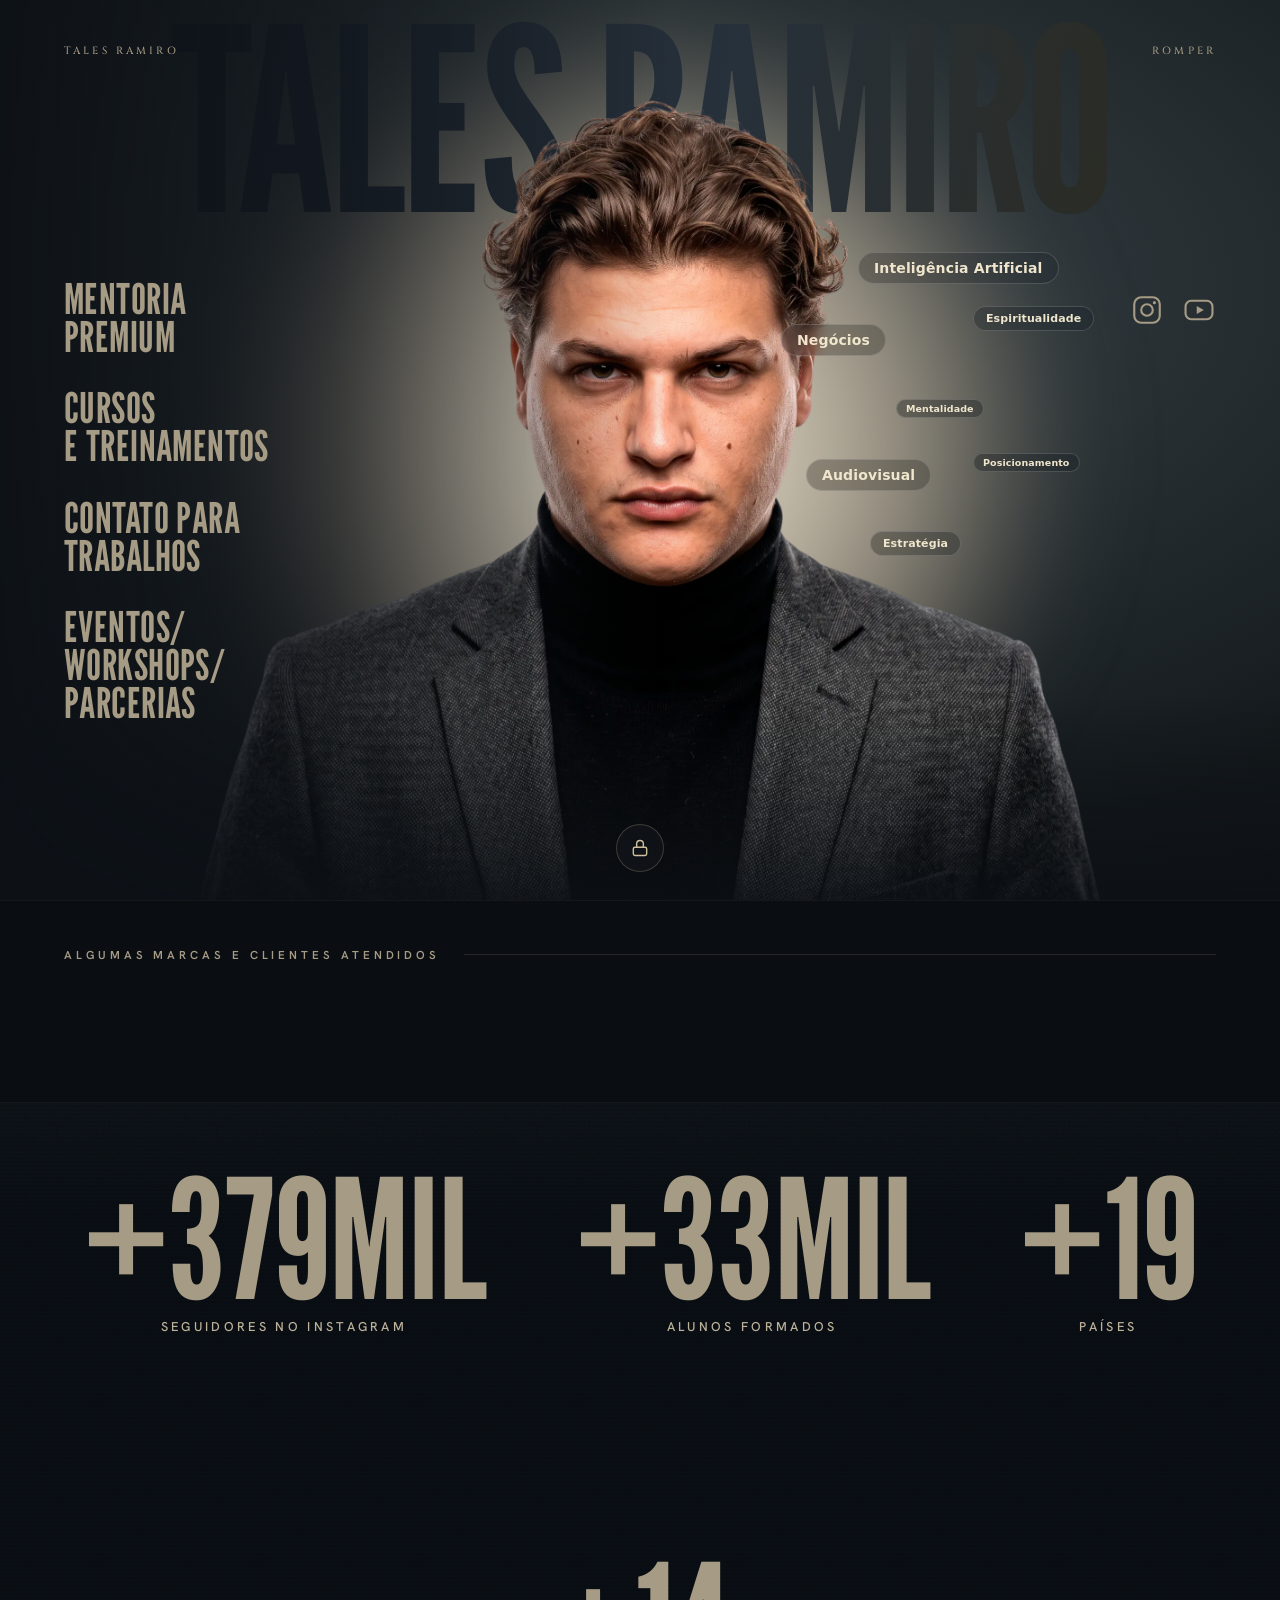
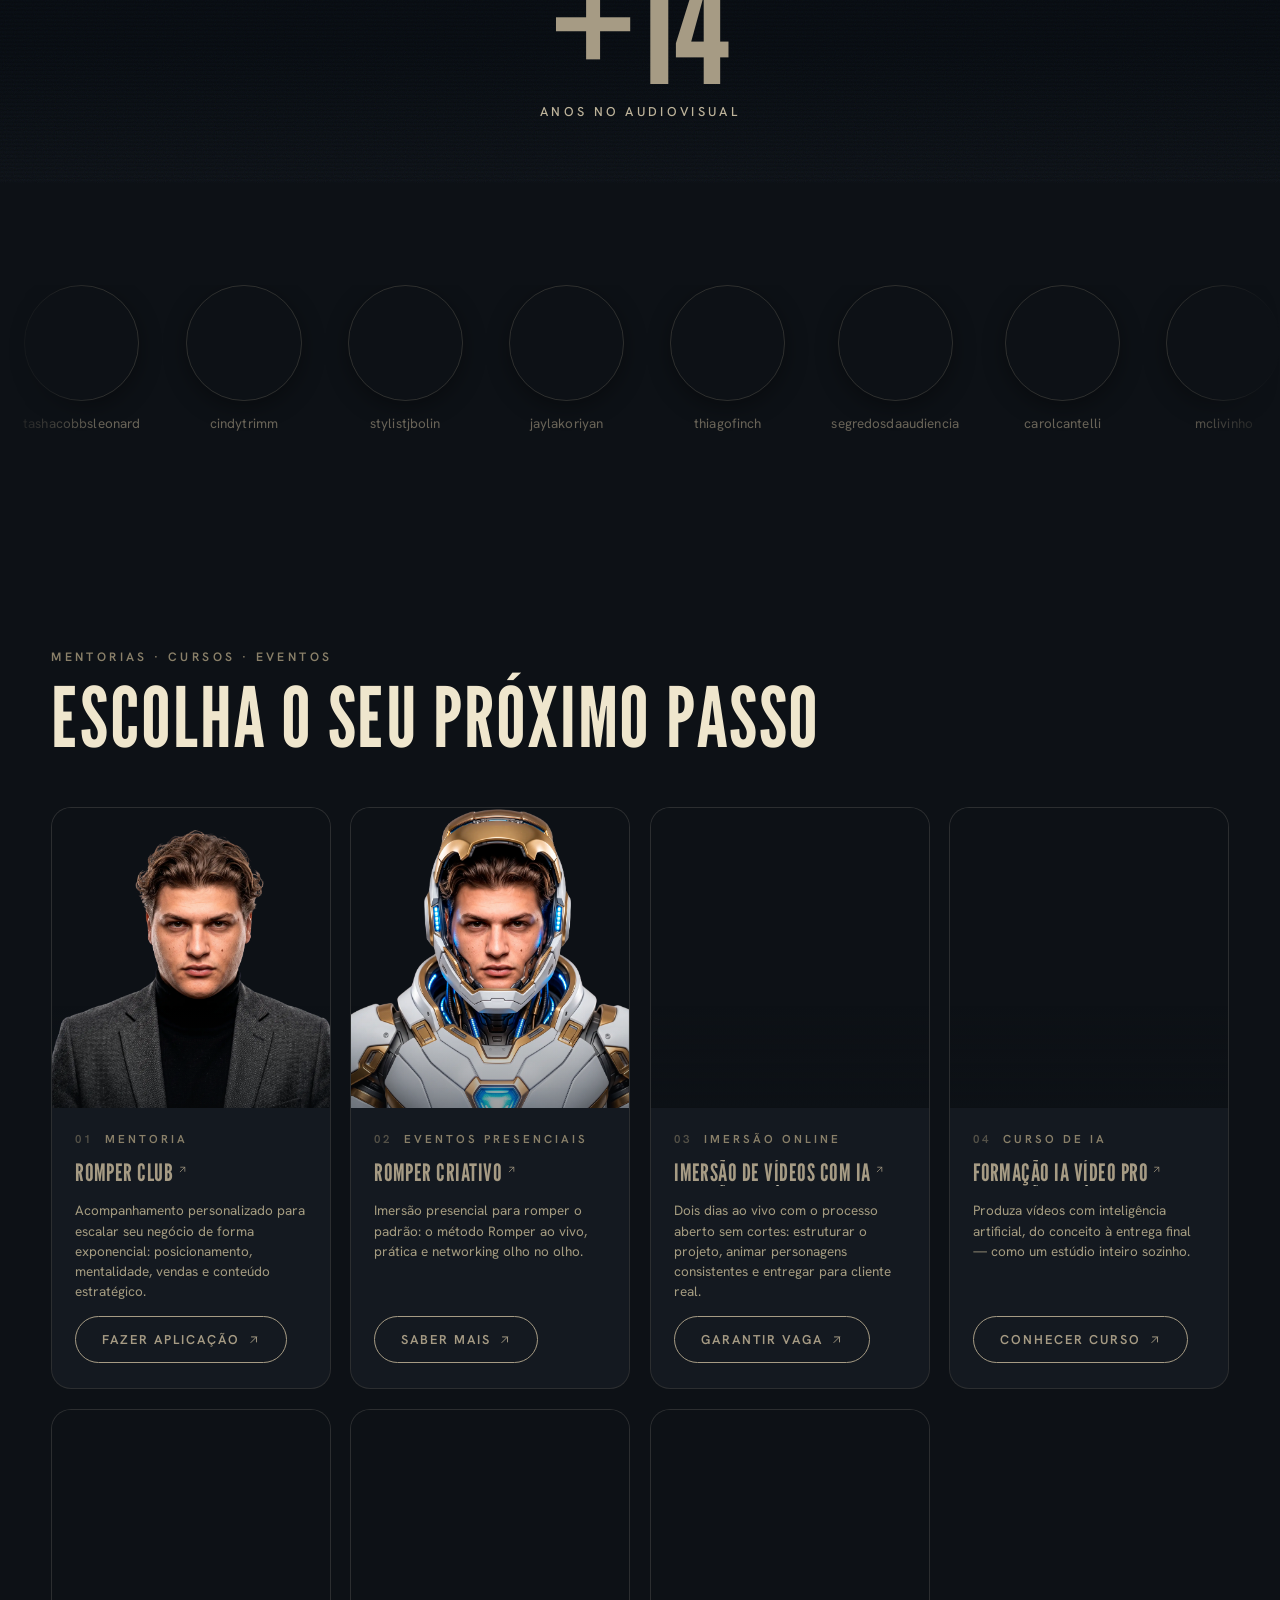
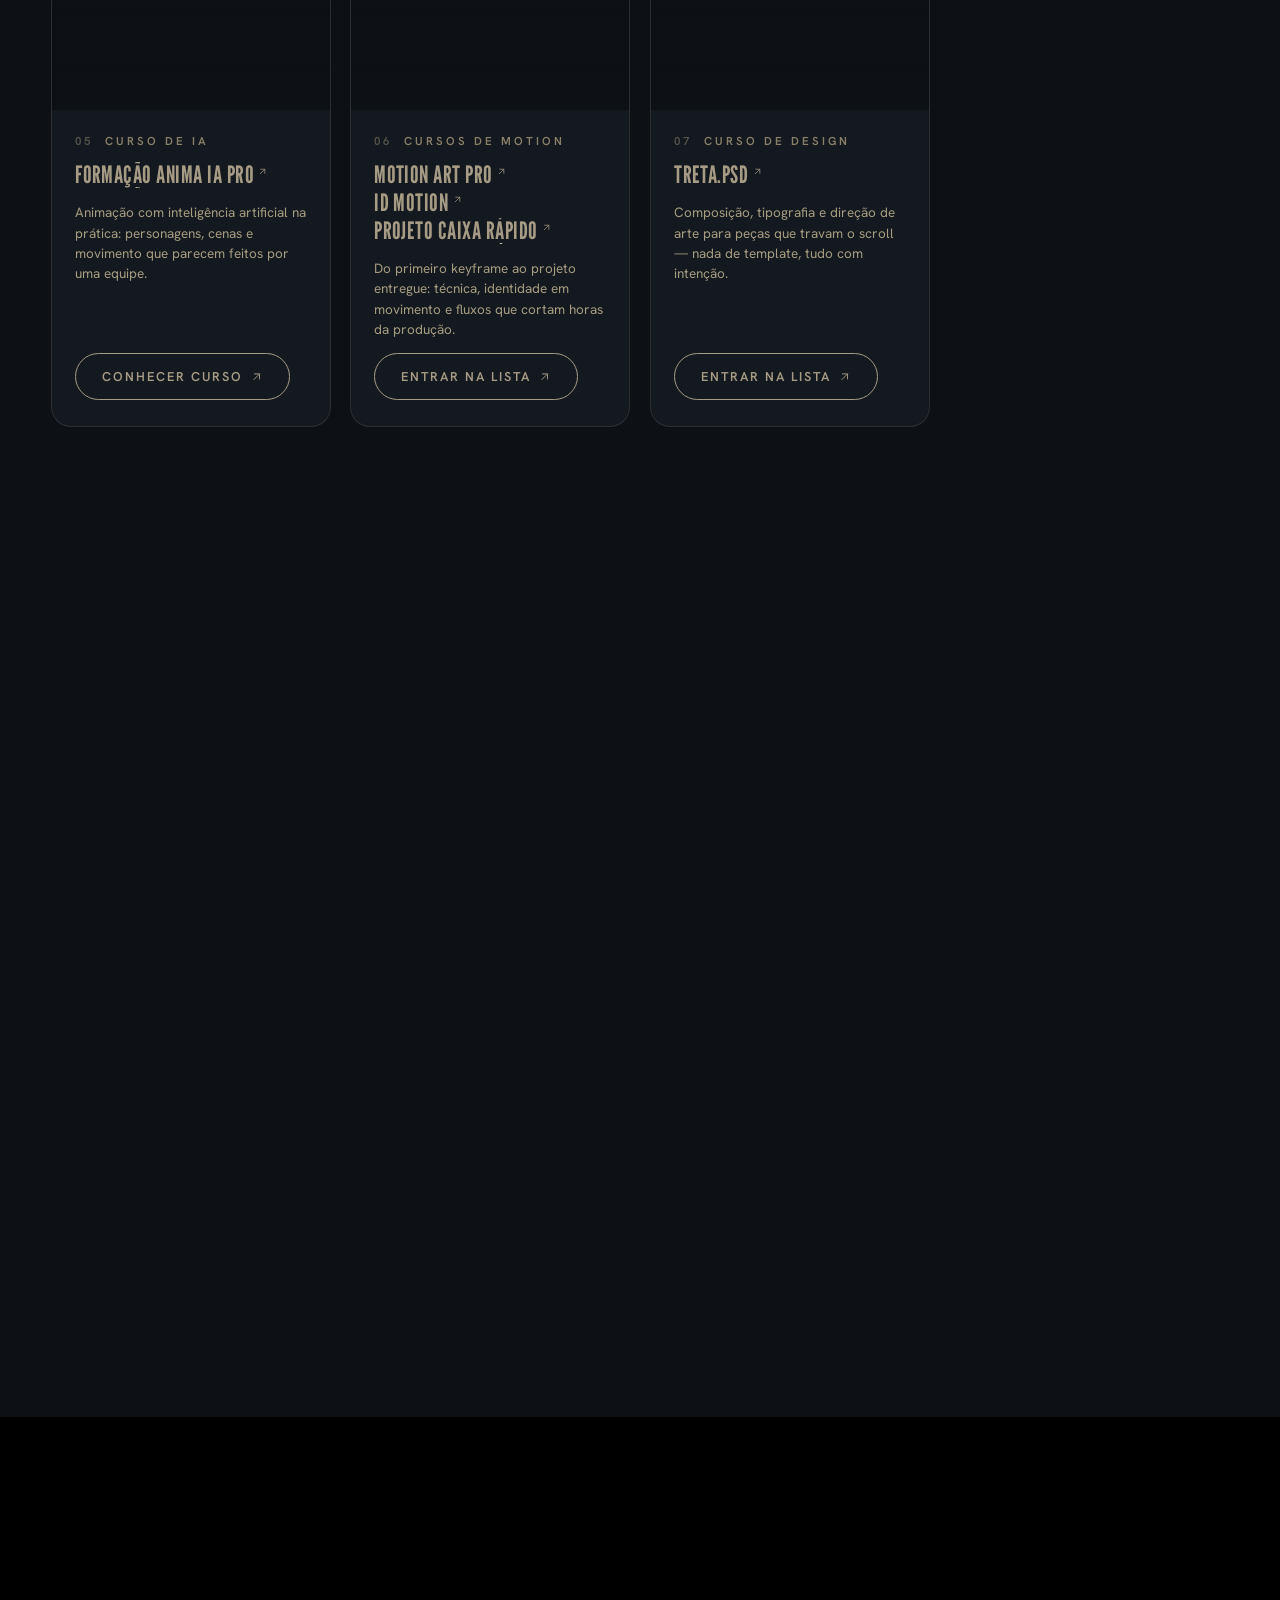
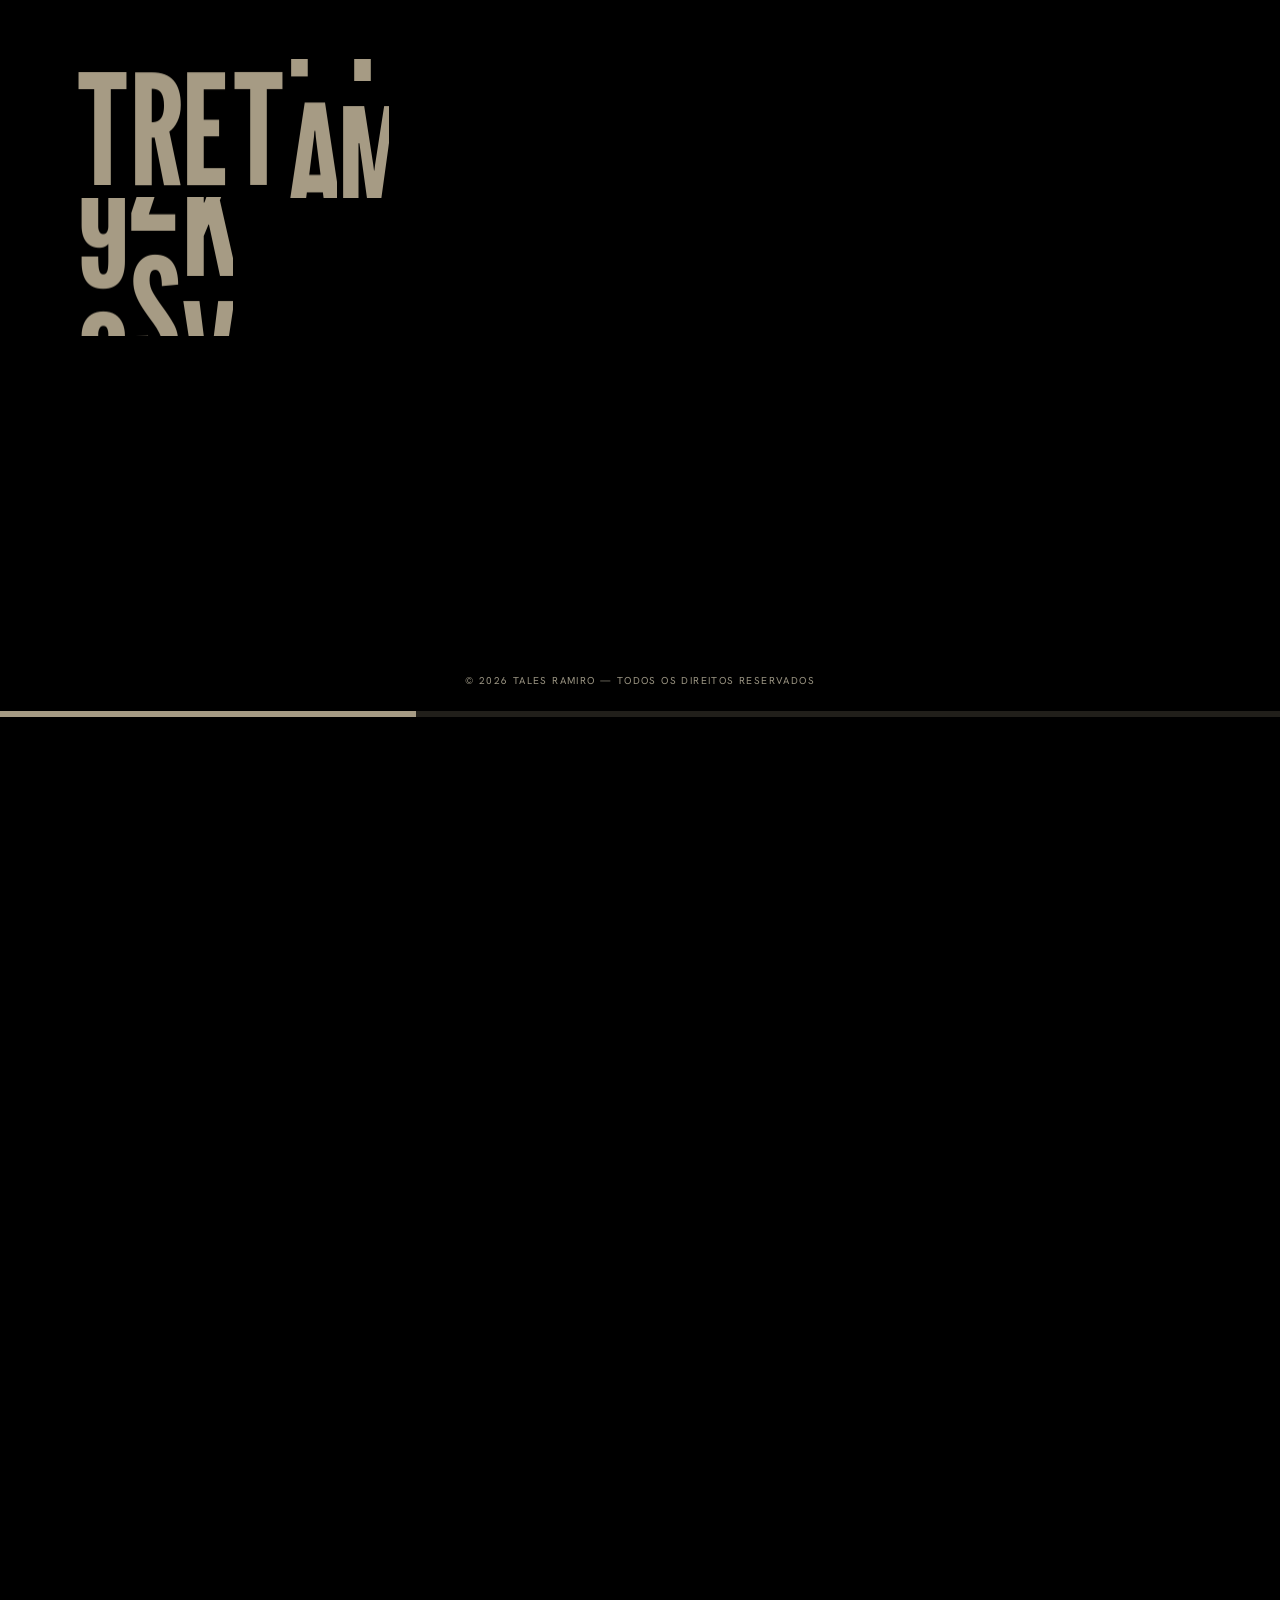
==== commit f1cf2cef: "Update index.html" ====
--- a/index.html
+++ b/index.html
@@ -33,8 +33,10 @@
 <script type="application/ld+json">{"@context":"https://schema.org","@type":"Person","name":"Tales Ramiro","jobTitle":"Mentor, Creator e Professor","description":"Tales Ramiro — mentor, creator e professor. Mais de 35 mil alunos formados em mais de 20 países.","url":"https://www.talesramiro.com/","sameAs":["https://instagram.com/talesramiroart","https://youtube.com/talesramiroart"]}</script>
 
 <style>
+/* FONTES */
 @import url('https://fonts.googleapis.com/css2?family=Cinzel:wght@400..600&family=Hanken+Grotesk:wght@300..600&family=League+Gothic&display=swap');
 
+/* RESET + BASE */
 *{box-sizing:border-box;}
 html{scroll-behavior:smooth;}
 body{margin:0;padding:0;background:#0d1116;color:#a69b84;font-family:'Hanken Grotesk',sans-serif;overflow-x:hidden;width:100%;}
@@ -42,6 +44,7 @@
 ::selection{background:#a69b84;color:#0d1116;}
 a{text-decoration:none;}
 
+/* ANIMAÇÕES */
 @keyframes tr-marquee{from{transform:translateX(0);}to{transform:translateX(-50%);}}
 @keyframes tr-fadeup{from{opacity:0;transform:translateY(30px);}to{opacity:1;transform:none;}}
 @keyframes tr-fadein{from{opacity:0;}to{opacity:1;}}
@@ -53,6 +56,18 @@
 @keyframes gooHoriz{0%{transform:translateX(-30%) translateY(-8%)}50%{transform:translateX(30%) translateY(8%)}100%{transform:translateX(-30%) translateY(-8%)}}
 @keyframes gooCircle{0%{transform:rotate(0deg)}50%{transform:rotate(180deg)}100%{transform:rotate(360deg)}}
 @keyframes tr-ghostshift{0%{background-position:0% 50%;}50%{background-position:100% 50%;}100%{background-position:0% 50%;}}
+
+/* ✨ NOVO — animação de reveal automático mobile */
+@keyframes tr-auto-reveal{
+  0%   { --rv-x: 30%; --rv-y: 45%; --rv-r: 0px; }
+  10%  { --rv-r: 130px; }
+  25%  { --rv-x: 70%; --rv-y: 40%; --rv-r: 130px; }
+  40%  { --rv-x: 55%; --rv-y: 65%; --rv-r: 130px; }
+  60%  { --rv-x: 35%; --rv-y: 55%; --rv-r: 130px; }
+  80%  { --rv-x: 65%; --rv-y: 45%; --rv-r: 130px; }
+  90%  { --rv-r: 0px; }
+  100% { --rv-x: 30%; --rv-y: 45%; --rv-r: 0px; }
+}
 
 html.tr-bg *{animation-play-state:paused!important;}
 .cv-sec{content-visibility:auto;contain-intrinsic-size:auto 760px;}
@@ -111,6 +126,7 @@
 .ic-dup{position:absolute;left:0;top:100%;}
 .social-ic:hover .ic-roll-in{transform:translateY(-100%);}
 
+/* MENU FLUTUANTE */
 .fmenu{position:fixed;top:clamp(16px,2.4vw,28px);left:clamp(16px,3vw,40px);z-index:9998;opacity:0;transform:translateY(-14px);pointer-events:none;transition:opacity .5s ease,transform .55s cubic-bezier(.16,1,.3,1);}
 .fmenu.show{opacity:1;transform:none;pointer-events:auto;}
 .fmenu-btn{position:relative;width:clamp(44px,3.4vw,52px);height:clamp(44px,3.4vw,52px);border-radius:50%;display:flex;align-items:center;justify-content:center;cursor:pointer;padding:0;background:rgba(20,24,29,.55);-webkit-backdrop-filter:blur(10px) saturate(140%);backdrop-filter:blur(10px) saturate(140%);border:1px solid rgba(166,155,132,.28);transition:border-color .35s ease,background .35s ease;}
@@ -130,6 +146,7 @@
 .gotop.show{opacity:1;transform:none;pointer-events:auto;}
 .gotop:hover{border-color:rgba(166,155,132,.55);background:rgba(26,30,36,.72);}
 
+/* REVEALS */
 .reveal{opacity:0;transform:translateY(34px);filter:blur(5px);transition:opacity 1.15s cubic-bezier(.16,1,.3,1),transform 1.15s cubic-bezier(.16,1,.3,1),filter 1.15s ease;}
 .reveal.in{opacity:1;transform:none;filter:blur(0);}
 .reveal-soft{opacity:0;transition:opacity 1.5s ease;}
@@ -137,6 +154,7 @@
 .reveal-l{opacity:0;transform:translateX(-50px);filter:blur(5px);transition:opacity 1.2s cubic-bezier(.16,1,.3,1),transform 1.2s cubic-bezier(.16,1,.3,1),filter 1.2s ease;}
 .reveal-l.in{opacity:1;transform:none;filter:blur(0);}
 
+/* MARCAS */
 .marquee-track{display:flex;width:max-content;}
 .marquee-track:hover{animation-play-state:paused;}
 .logo-item{width:clamp(110px,12vw,168px);height:clamp(40px,4.4vw,58px);background-size:contain;background-position:center;background-repeat:no-repeat;opacity:.5;transition:opacity .45s ease;}
@@ -148,6 +166,7 @@
 .lg5{background-image:url(assets/img/img15.webp);}
 .lg6{background-image:url(assets/img/img16.webp);}
 
+/* FACES */
 .face-circle{width:clamp(86px,9vw,128px);height:clamp(86px,9vw,128px);border-radius:50%;overflow:hidden;border:1px solid rgba(166,155,132,.22);box-shadow:0 6px 22px rgba(0,0,0,.35);transition:transform .5s ease,border-color .5s ease,box-shadow .5s ease;}
 .face-circle:hover{border-color:rgba(166,155,132,.5);}
 .face-img{width:100%;height:100%;background-size:cover;background-position:center;filter:grayscale(.5) sepia(.55) saturate(.75) brightness(.86) contrast(.97);transition:filter .7s ease;}
@@ -163,6 +182,7 @@
 .fi9{background-image:url(assets/img/img09.webp);}
 .fi10{background-image:url(assets/img/img10.webp);}
 
+/* STATS */
 .stat-item{opacity:0;transform:translateY(46px) scale(.86);filter:blur(8px);transition:opacity .9s cubic-bezier(.16,1,.3,1),transform .95s cubic-bezier(.34,1.56,.64,1),filter .9s ease;}
 .stat-item.in{opacity:1;transform:none;filter:blur(0);}
 .stat-item .stat-lbl{opacity:0;transform:translateY(8px);transition:opacity .7s ease .25s,transform .7s ease .25s;}
@@ -170,6 +190,7 @@
 .stat-num{font-family:'League Gothic Cond','League Gothic',sans-serif;font-weight:400;line-height:.86;letter-spacing:-.01em;font-size:clamp(74px,13vw,210px);color:#a69b84;}
 .stat-lbl{font-family:'Hanken Grotesk',sans-serif;font-weight:500;letter-spacing:.26em;text-transform:uppercase;font-size:clamp(9px,1vw,13px);color:#bdb39a;}
 
+/* CURSOS */
 #cursos{background:#0d1116;padding:clamp(70px,9vw,140px) clamp(18px,4vw,56px);}
 .off-wrap{max-width:1560px;margin:0 auto;}
 .off-head{display:flex;flex-direction:column;gap:clamp(8px,1vw,14px);margin:0 0 clamp(34px,4vw,64px);}
@@ -205,6 +226,7 @@
 .crs-vid{position:absolute;top:50%;left:50%;transform:translate(-50%,-50%);border:0;pointer-events:none;}
 .courses-eyebrow{font-family:'Hanken Grotesk',sans-serif;font-weight:600;letter-spacing:.34em;text-transform:uppercase;font-size:clamp(10px,.9vw,13px);color:#a69b84;white-space:nowrap;}
 
+/* BIO */
 .bio-chip{display:inline-flex;align-items:center;font-family:-apple-system,BlinkMacSystemFont,'Segoe UI',Roboto,system-ui,sans-serif;font-weight:600;letter-spacing:.02em;color:#efe6cd;background:rgba(30,34,40,.34);backdrop-filter:blur(8px) saturate(150%);-webkit-backdrop-filter:blur(8px) saturate(150%);border:1px solid rgba(255,255,255,.14);border-radius:999px;padding:7px 15px;font-size:clamp(12px,1.05vw,15px);white-space:nowrap;will-change:transform;transition:color .35s ease,border-color .35s ease;}
 .bio-chip:hover{color:#fff;border-color:rgba(255,255,255,.3);}
 .bio-chip.stat{font-size:clamp(13px,1.15vw,16px);color:#efe6cd;background:rgba(166,155,132,.18);border-color:rgba(166,155,132,.42);}
@@ -212,6 +234,7 @@
 .bio-chips{display:flex;flex-wrap:wrap;gap:clamp(8px,1vw,13px);}
 .bio-p{transform:none;}
 
+/* VSS — vídeo scroll */
 .vss-track{position:relative;height:220vh;background:#000;}
 .vss-stage{position:absolute;top:0;left:0;width:100%;height:100vh;overflow:hidden;background:#000;}
 .vss-stage.vss-fixed{position:fixed;}
@@ -226,6 +249,7 @@
 .vss-progress{position:absolute;left:0;right:0;bottom:0;height:6px;background:rgba(166,155,132,.2);z-index:3;}
 .vss-progress-fill{position:absolute;left:0;top:0;bottom:0;width:0%;background:#a69b84;}
 
+/* ADMIN */
 #tr-admin-lock{position:fixed;left:50%;bottom:clamp(16px,2.4vw,28px);transform:translateX(-50%);z-index:9997;width:48px;height:48px;border-radius:50%;cursor:pointer;padding:0;display:flex;align-items:center;justify-content:center;background:rgba(20,24,29,.6);backdrop-filter:blur(10px) saturate(140%);-webkit-backdrop-filter:blur(10px) saturate(140%);border:1px solid rgba(166,155,132,.3);color:#cdbf99;transition:border-color .3s,background .3s,transform .3s;}
 #tr-admin-lock:hover{border-color:rgba(166,155,132,.6);background:rgba(26,30,36,.75);transform:translateX(-50%) scale(1.06);}
 #tr-admin-modal{display:none;position:fixed;inset:0;z-index:100000;background:rgba(6,9,12,.94);backdrop-filter:blur(10px);-webkit-backdrop-filter:blur(10px);align-items:flex-start;justify-content:center;padding:24px;overflow-y:auto;}
@@ -253,113 +277,119 @@
    RESPONSIVO — MOBILE
    ============================================================ */
 @media (max-width:760px){
+  /* Hero background estático pra economizar bateria */
   .goo-blob{animation:none!important;}
   .ghost-grad{animation:none!important;}
   .hpop-pill{backdrop-filter:none!important;-webkit-backdrop-filter:none!important;background-color:rgba(18,23,29,.86)!important;}
   .hero-gooey{filter:blur(22px)!important;opacity:.55!important;}
 
+  /* ✨ HERO MOBILE — layout respirável */
   #tr-hero{
     padding-top:env(safe-area-inset-top) !important;
     padding-bottom:env(safe-area-inset-bottom) !important;
   }
 
-  /* ✨ FOTO DO HERO — empurrada pra direita, encostada embaixo */
+  /* Foto do hero — reduzida, encostada embaixo, com margem à direita */
   [data-hero-photo]{
-    height:82% !important;
-    left:auto !important;
-    right:-18% !important;
-    bottom:0 !important;
-    transform:none !important;
-    opacity:.95 !important;
+    height:88% !important;
+    left:55% !important;
+    transform:translateX(-55%) !important;
+    opacity:0.92 !important;
   }
   [data-hero-reveal]{
-    height:82% !important;
-    left:auto !important;
-    right:-18% !important;
-    bottom:0 !important;
-    transform:none !important;
-  }
-
+    height:88% !important;
+    left:55% !important;
+    transform:translateX(-55%) !important;
+    animation:tr-auto-reveal 14s ease-in-out infinite !important;
+  }
+
+  /* Ghost (TALES RAMIRO gigante) — menor */
   [data-hero-ghost]{
-    font-size:32vw !important;
-    top:2% !important;
-    left:50% !important;
-    opacity:.45 !important;
-  }
-
-  /* Menu do hero — mais respiro e sobreposto à esquerda */
-  [data-hero-menu]{
-    padding:0 clamp(22px,6vw,32px) !important;
-  }
+    font-size:34vw !important;
+    top:3% !important;
+    opacity:.5 !important;
+  }
+
+  /* Menu links do hero — compacto e respirável */
   [data-hero-menu] nav{
-    gap:clamp(16px,4.5vw,24px) !important;
-    max-width:60% !important;
+    gap:clamp(14px,4vw,20px) !important;
   }
   .menu-link{
-    font-size:clamp(22px,7vw,32px) !important;
-    line-height:.94 !important;
-  }
-  [data-hero-nav]{ padding:clamp(18px,4.5vw,26px) clamp(22px,6vw,32px) !important; }
-  .nav-link{ font-size:9px !important; }
-
-  [data-hero-pops]{ display:none !important; }
-  .hero-social{ display:none !important; }
-
+    font-size:clamp(22px,7.5vw,34px) !important;
+    line-height:.95 !important;
+  }
+
+  /* Nav topo — respiro */
+  [data-hero-nav]{
+    padding:clamp(18px,4.5vw,26px) clamp(18px,4.5vw,26px) !important;
+  }
+  .nav-link{font-size:9px !important;}
+
+  /* Esconde os "pops" (pills flutuantes) no mobile — bagunçavam */
+  [data-hero-pops]{display:none !important;}
+
+  /* Redes sociais do hero — coluna à direita, escondida */
+  .hero-social{display:none !important;}
+
+  /* Menu hero layout — coluna única */
   .hero-row{
     flex-direction:column !important;
     align-items:flex-start !important;
     gap:16px !important;
   }
 
-  /* Overlay mobile — mais escuro na esquerda pra destacar menu */
-  #tr-hero > div[style*="linear-gradient(90deg"]{
-    background:linear-gradient(90deg,rgba(13,17,22,.97) 0%,rgba(13,17,22,.85) 35%,rgba(13,17,22,.4) 60%,rgba(13,17,22,0) 78%) !important;
-  }
-
-  .fmenu{ top:clamp(12px,3.5vw,18px) !important; left:clamp(12px,3.5vw,18px) !important; }
-  .fmenu-btn{ width:44px !important; height:44px !important; }
-  .fmenu-panel{ min-width:220px !important; padding:18px 20px !important; }
-  .fmenu-link{ font-size:clamp(18px,4.5vw,22px) !important; }
-
+  /* ═══ MENU FLUTUANTE ═══ */
+  .fmenu{top:clamp(12px,3.5vw,18px) !important; left:clamp(12px,3.5vw,18px) !important;}
+  .fmenu-btn{width:44px !important; height:44px !important;}
+  .fmenu-panel{min-width:220px !important; padding:18px 20px !important;}
+  .fmenu-link{font-size:clamp(18px,4.5vw,22px) !important;}
+
+  /* ═══ BOTÃO TOPO + CADEADO — espaçados ═══ */
   .gotop{
     right:clamp(14px,4vw,20px) !important;
     bottom:calc(env(safe-area-inset-bottom) + 18px) !important;
-    width:46px !important; height:46px !important;
+    width:46px !important;
+    height:46px !important;
   }
   #tr-admin-lock{
     left:auto !important;
     right:calc(clamp(14px,4vw,20px) + 60px) !important;
     bottom:calc(env(safe-area-inset-bottom) + 18px) !important;
     transform:none !important;
-    width:46px !important; height:46px !important;
-  }
-  #tr-admin-lock:hover{ transform:scale(1.06) !important; }
-
-  .about-photoblock{ flex-direction:column!important; align-items:stretch!important; gap:16px!important; }
-  .about-vtext{ writing-mode:horizontal-tb!important; transform:none!important; font-size:clamp(52px,13vw,86px)!important; line-height:.86!important; }
-
-  .off-grid{ grid-template-columns:1fr; max-width:440px; margin:0 auto; }
-  .off-name{ font-size:clamp(28px,7.4vw,38px)!important; }
-  .off-media{ aspect-ratio:4/3.4; }
-
-  .vss-track{ height:200vh; }
-  .vss-words{ left:7vw; }
-
+    width:46px !important;
+    height:46px !important;
+  }
+  #tr-admin-lock:hover{transform:scale(1.06) !important;}
+
+  /* ═══ SEÇÕES ═══ */
+  .about-photoblock{flex-direction:column!important;align-items:stretch!important;gap:16px!important;}
+  .about-vtext{writing-mode:horizontal-tb!important;transform:none!important;font-size:clamp(52px,13vw,86px)!important;line-height:.86!important;}
+
+  .off-grid{grid-template-columns:1fr;max-width:440px;margin:0 auto;}
+  .off-name{font-size:clamp(28px,7.4vw,38px)!important;}
+  .off-media{aspect-ratio:4/3.4;}
+
+  .vss-track{height:200vh;}
+  .vss-words{left:7vw;}
+
+  /* Stats — 2 colunas */
   [data-stats]{
     gap:clamp(24px,7vw,40px) clamp(28px,9vw,46px) !important;
     padding:clamp(30px,9vw,60px) clamp(18px,5vw,32px) !important;
   }
-  [data-stats] .stat-num{ font-size:clamp(52px,15vw,88px) !important; }
-  [data-stats] .stat-lbl{ font-size:9px !important; letter-spacing:.18em !important; }
-
-  .off-h2{ font-size:clamp(38px,10vw,68px) !important; }
-  .off-eyebrow{ font-size:10px !important; letter-spacing:.22em !important; }
+  [data-stats] .stat-num{font-size:clamp(52px,15vw,88px) !important;}
+  [data-stats] .stat-lbl{font-size:9px !important; letter-spacing:.18em !important;}
+
+  /* Cursos — header menor */
+  .off-h2{font-size:clamp(38px,10vw,68px) !important;}
+  .off-eyebrow{font-size:10px !important; letter-spacing:.22em !important;}
 }
 
+/* Telas muito estreitas (iPhone SE) */
 @media (max-width:380px){
-  .menu-link{ font-size:clamp(20px,6.8vw,28px) !important; }
-  [data-hero-ghost]{ font-size:34vw !important; }
-  .off-name{ font-size:26px !important; }
+  .menu-link{font-size:clamp(20px,7vw,28px) !important;}
+  [data-hero-ghost]{font-size:36vw !important;}
+  .off-name{font-size:26px !important;}
 }
 
 @media (prefers-reduced-motion:reduce){
@@ -371,12 +401,14 @@
 </head>
 <body>
 
+<!-- LOADER -->
 <div id="tr-loader" role="status" aria-label="Carregando" style="position:fixed;inset:0;z-index:99999;background:#0d1116;display:flex;align-items:center;justify-content:center;transition:opacity .7s ease;">
   <div style="position:absolute;top:50%;left:0;transform:translateY(-50%);width:100%;height:3px;background:rgba(166,155,132,.1);overflow:hidden;">
     <div style="position:absolute;top:0;left:0;height:100%;width:34%;background:linear-gradient(90deg,transparent,#a69b84 22%,#cdbf99 50%,#a69b84 78%,transparent);animation:tr-sweep 1.25s cubic-bezier(.55,0,.35,1) infinite;"></div>
   </div>
 </div>
 
+<!-- MENU FLUTUANTE -->
 <div class="fmenu" data-fmenu="">
   <button class="fmenu-btn" type="button" aria-label="Abrir menu" aria-expanded="false"><span></span><span></span><span></span></button>
   <nav class="fmenu-panel" aria-label="Menu">
@@ -387,12 +419,14 @@
   </nav>
 </div>
 
+<!-- BOTÃO TOPO -->
 <button class="gotop" data-gotop="" type="button" aria-label="Voltar ao topo">
   <svg width="21" height="21" viewBox="0 0 24 24" fill="none" stroke="currentColor" stroke-width="1.7" stroke-linecap="round" stroke-linejoin="round"><path d="M12 19V6"></path><path d="M6 11l6-6 6 6"></path></svg>
 </button>
 
 <div style="background:#0d1116;color:#a69b84;font-family:'Hanken Grotesk',sans-serif;overflow-x:hidden;width:100%;">
 
+  <!-- HERO -->
   <section id="tr-hero" style="position:fixed;top:0;left:0;width:100%;height:100svh;z-index:1;overflow:hidden;background:radial-gradient(120% 90% at 50% 32%,#3b454a 0%,#262e32 38%,#13181b 72%,#0d1116 100%);display:flex;flex-direction:column;">
     <div class="hero-gooey" aria-hidden="true">
       <div class="goo-blob gb1"></div>
@@ -466,6 +500,7 @@
 
   <div style="position:relative;z-index:2;background:#0d1116;">
 
+    <!-- MARCAS -->
     <section style="background:#0a0d12;border-top:1px solid rgba(166,155,132,.07);border-bottom:1px solid rgba(166,155,132,.07);padding:clamp(26px,4vw,46px) 0;overflow:hidden;">
       <div style="padding:0 clamp(22px,5vw,72px);margin-bottom:clamp(22px,3vw,38px);">
         <div class="reveal" style="display:flex;align-items:center;gap:clamp(14px,2vw,24px);">
@@ -478,6 +513,7 @@
       </div>
     </section>
 
+    <!-- VÍDEO + STATS -->
     <section style="position:relative;width:100%;height:clamp(360px,56vw,680px);background:#0d1116;overflow:hidden;">
       <div data-video-cover="" class="reveal" style="position:absolute;inset:0;transform:scale(1.08);transition:opacity 1.3s ease,transform 1.8s ease;">
         <iframe data-video-iframe="" title="Vídeo de apresentação" data-src="https://www.youtube-nocookie.com/embed/pdoL5HBtW9Y?autoplay=1&amp;mute=1&amp;controls=0&amp;loop=1&amp;playlist=pdoL5HBtW9Y&amp;modestbranding=1&amp;rel=0&amp;playsinline=1&amp;disablekb=1&amp;fs=0&amp;iv_load_policy=3&amp;showinfo=0&amp;enablejsapi=1" frameborder="0" allow="autoplay; encrypted-media; picture-in-picture" referrerpolicy="strict-origin-when-cross-origin" style="position:absolute;top:50%;left:50%;transform:translate(-50%,-50%);width:100%;height:100%;border:0;pointer-events:none;"></iframe>
@@ -506,12 +542,14 @@
       </div>
     </section>
 
+    <!-- FACES / CLIENTES -->
     <section class="cv-sec" style="background:#0d1116;padding:clamp(54px,8vw,110px) 0;overflow:hidden;">
       <div class="reveal-soft" style="mask-image:linear-gradient(90deg,transparent,#000 8%,#000 92%,transparent);-webkit-mask-image:linear-gradient(90deg,transparent,#000 8%,#000 92%,transparent);">
         <div class="marquee-track" style="animation:tr-marquee 50s linear infinite reverse;"><div style="flex:none;padding:0 clamp(16px,1.8vw,30px);display:flex;flex-direction:column;align-items:center;gap:14px;"><div class="face-circle"><div class="face-img fi1" role="img" aria-label="tashacobbsleonard"></div></div><span style="font-family:'Hanken Grotesk',sans-serif;font-size:clamp(12px,1.05vw,15px);letter-spacing:.01em;color:rgba(166,155,132,.6);white-space:nowrap;">tashacobbsleonard</span></div><div style="flex:none;padding:0 clamp(16px,1.8vw,30px);display:flex;flex-direction:column;align-items:center;gap:14px;"><div class="face-circle"><div class="face-img fi2" role="img" aria-label="cindytrimm"></div></div><span style="font-family:'Hanken Grotesk',sans-serif;font-size:clamp(12px,1.05vw,15px);letter-spacing:.01em;color:rgba(166,155,132,.6);white-space:nowrap;">cindytrimm</span></div><div style="flex:none;padding:0 clamp(16px,1.8vw,30px);display:flex;flex-direction:column;align-items:center;gap:14px;"><div class="face-circle"><div class="face-img fi3" role="img" aria-label="stylistjbolin"></div></div><span style="font-family:'Hanken Grotesk',sans-serif;font-size:clamp(12px,1.05vw,15px);letter-spacing:.01em;color:rgba(166,155,132,.6);white-space:nowrap;">stylistjbolin</span></div><div style="flex:none;padding:0 clamp(16px,1.8vw,30px);display:flex;flex-direction:column;align-items:center;gap:14px;"><div class="face-circle"><div class="face-img fi4" role="img" aria-label="jaylakoriyan"></div></div><span style="font-family:'Hanken Grotesk',sans-serif;font-size:clamp(12px,1.05vw,15px);letter-spacing:.01em;color:rgba(166,155,132,.6);white-space:nowrap;">jaylakoriyan</span></div><div style="flex:none;padding:0 clamp(16px,1.8vw,30px);display:flex;flex-direction:column;align-items:center;gap:14px;"><div class="face-circle"><div class="face-img fi5" role="img" aria-label="thiagofinch"></div></div><span style="font-family:'Hanken Grotesk',sans-serif;font-size:clamp(12px,1.05vw,15px);letter-spacing:.01em;color:rgba(166,155,132,.6);white-space:nowrap;">thiagofinch</span></div><div style="flex:none;padding:0 clamp(16px,1.8vw,30px);display:flex;flex-direction:column;align-items:center;gap:14px;"><div class="face-circle"><div class="face-img fi6" role="img" aria-label="segredosdaaudiencia"></div></div><span style="font-family:'Hanken Grotesk',sans-serif;font-size:clamp(12px,1.05vw,15px);letter-spacing:.01em;color:rgba(166,155,132,.6);white-space:nowrap;">segredosdaaudiencia</span></div><div style="flex:none;padding:0 clamp(16px,1.8vw,30px);display:flex;flex-direction:column;align-items:center;gap:14px;"><div class="face-circle"><div class="face-img fi7" role="img" aria-label="carolcantelli"></div></div><span style="font-family:'Hanken Grotesk',sans-serif;font-size:clamp(12px,1.05vw,15px);letter-spacing:.01em;color:rgba(166,155,132,.6);white-space:nowrap;">carolcantelli</span></div><div style="flex:none;padding:0 clamp(16px,1.8vw,30px);display:flex;flex-direction:column;align-items:center;gap:14px;"><div class="face-circle"><div class="face-img fi8" role="img" aria-label="mclivinho"></div></div><span style="font-family:'Hanken Grotesk',sans-serif;font-size:clamp(12px,1.05vw,15px);letter-spacing:.01em;color:rgba(166,155,132,.6);white-space:nowrap;">mclivinho</span></div><div style="flex:none;padding:0 clamp(16px,1.8vw,30px);display:flex;flex-direction:column;align-items:center;gap:14px;"><div class="face-circle"><div class="face-img fi9" role="img" aria-label="deiveleonardo"></div></div><span style="font-family:'Hanken Grotesk',sans-serif;font-size:clamp(12px,1.05vw,15px);letter-spacing:.01em;color:rgba(166,155,132,.6);white-space:nowrap;">deiveleonardo</span></div><div style="flex:none;padding:0 clamp(16px,1.8vw,30px);display:flex;flex-direction:column;align-items:center;gap:14px;"><div class="face-circle"><div class="face-img fi10" role="img" aria-label="guilhermebatista"></div></div><span style="font-family:'Hanken Grotesk',sans-serif;font-size:clamp(12px,1.05vw,15px);letter-spacing:.01em;color:rgba(166,155,132,.6);white-space:nowrap;">guilhermebatista</span></div><div style="flex:none;padding:0 clamp(16px,1.8vw,30px);display:flex;flex-direction:column;align-items:center;gap:14px;"><div class="face-circle"><div class="face-img fi1" role="img" aria-label="tashacobbsleonard"></div></div><span style="font-family:'Hanken Grotesk',sans-serif;font-size:clamp(12px,1.05vw,15px);letter-spacing:.01em;color:rgba(166,155,132,.6);white-space:nowrap;">tashacobbsleonard</span></div><div style="flex:none;padding:0 clamp(16px,1.8vw,30px);display:flex;flex-direction:column;align-items:center;gap:14px;"><div class="face-circle"><div class="face-img fi2" role="img" aria-label="cindytrimm"></div></div><span style="font-family:'Hanken Grotesk',sans-serif;font-size:clamp(12px,1.05vw,15px);letter-spacing:.01em;color:rgba(166,155,132,.6);white-space:nowrap;">cindytrimm</span></div><div style="flex:none;padding:0 clamp(16px,1.8vw,30px);display:flex;flex-direction:column;align-items:center;gap:14px;"><div class="face-circle"><div class="face-img fi3" role="img" aria-label="stylistjbolin"></div></div><span style="font-family:'Hanken Grotesk',sans-serif;font-size:clamp(12px,1.05vw,15px);letter-spacing:.01em;color:rgba(166,155,132,.6);white-space:nowrap;">stylistjbolin</span></div><div style="flex:none;padding:0 clamp(16px,1.8vw,30px);display:flex;flex-direction:column;align-items:center;gap:14px;"><div class="face-circle"><div class="face-img fi4" role="img" aria-label="jaylakoriyan"></div></div><span style="font-family:'Hanken Grotesk',sans-serif;font-size:clamp(12px,1.05vw,15px);letter-spacing:.01em;color:rgba(166,155,132,.6);white-space:nowrap;">jaylakoriyan</span></div><div style="flex:none;padding:0 clamp(16px,1.8vw,30px);display:flex;flex-direction:column;align-items:center;gap:14px;"><div class="face-circle"><div class="face-img fi5" role="img" aria-label="thiagofinch"></div></div><span style="font-family:'Hanken Grotesk',sans-serif;font-size:clamp(12px,1.05vw,15px);letter-spacing:.01em;color:rgba(166,155,132,.6);white-space:nowrap;">thiagofinch</span></div><div style="flex:none;padding:0 clamp(16px,1.8vw,30px);display:flex;flex-direction:column;align-items:center;gap:14px;"><div class="face-circle"><div class="face-img fi6" role="img" aria-label="segredosdaaudiencia"></div></div><span style="font-family:'Hanken Grotesk',sans-serif;font-size:clamp(12px,1.05vw,15px);letter-spacing:.01em;color:rgba(166,155,132,.6);white-space:nowrap;">segredosdaaudiencia</span></div><div style="flex:none;padding:0 clamp(16px,1.8vw,30px);display:flex;flex-direction:column;align-items:center;gap:14px;"><div class="face-circle"><div class="face-img fi7" role="img" aria-label="carolcantelli"></div></div><span style="font-family:'Hanken Grotesk',sans-serif;font-size:clamp(12px,1.05vw,15px);letter-spacing:.01em;color:rgba(166,155,132,.6);white-space:nowrap;">carolcantelli</span></div><div style="flex:none;padding:0 clamp(16px,1.8vw,30px);display:flex;flex-direction:column;align-items:center;gap:14px;"><div class="face-circle"><div class="face-img fi8" role="img" aria-label="mclivinho"></div></div><span style="font-family:'Hanken Grotesk',sans-serif;font-size:clamp(12px,1.05vw,15px);letter-spacing:.01em;color:rgba(166,155,132,.6);white-space:nowrap;">mclivinho</span></div><div style="flex:none;padding:0 clamp(16px,1.8vw,30px);display:flex;flex-direction:column;align-items:center;gap:14px;"><div class="face-circle"><div class="face-img fi9" role="img" aria-label="deiveleonardo"></div></div><span style="font-family:'Hanken Grotesk',sans-serif;font-size:clamp(12px,1.05vw,15px);letter-spacing:.01em;color:rgba(166,155,132,.6);white-space:nowrap;">deiveleonardo</span></div><div style="flex:none;padding:0 clamp(16px,1.8vw,30px);display:flex;flex-direction:column;align-items:center;gap:14px;"><div class="face-circle"><div class="face-img fi10" role="img" aria-label="guilhermebatista"></div></div><span style="font-family:'Hanken Grotesk',sans-serif;font-size:clamp(12px,1.05vw,15px);letter-spacing:.01em;color:rgba(166,155,132,.6);white-space:nowrap;">guilhermebatista</span></div></div>
       </div>
     </section>
 
+    <!-- CURSOS -->
     <section id="cursos" class="cv-sec">
       <div class="off-wrap">
         <div class="off-head">
@@ -586,6 +624,7 @@
       </div>
     </section>
 
+    <!-- BIO -->
     <section data-bio-seq class="cv-sec" style="background:#0d1116;padding:clamp(20px,4vw,60px) clamp(22px,5vw,72px) clamp(70px,9vw,130px);">
       <div style="max-width:1340px;margin:0 auto;">
         <div style="display:flex;flex-wrap:wrap;gap:clamp(28px,4vw,60px);align-items:flex-start;">
@@ -613,6 +652,7 @@
       </div>
     </section>
 
+    <!-- VÍDEO SCROLL -->
     <section class="vss-track" data-vss data-screen-label="Tretas" data-words="TRETAS|VÃO|ROLAR">
       <div class="vss-stage">
         <video class="vss-video" muted playsinline webkit-playsinline preload="auto"></video>
@@ -624,6 +664,7 @@
   </div>
 </div>
 
+<!-- BOTÃO ADMIN + MODAL -->
 <button id="tr-admin-lock" type="button" aria-label="Painel administrativo">
   <svg width="20" height="20" viewBox="0 0 24 24" fill="none" stroke="currentColor" stroke-width="1.7" stroke-linecap="round" stroke-linejoin="round">
     <rect x="4" y="11" width="16" height="10" rx="2"></rect>
@@ -632,10 +673,9 @@
 </button>
 <div id="tr-admin-modal" role="dialog" aria-modal="true"><div id="tr-admin-box"></div></div>
 
+<!-- JAVASCRIPT -->
 <script>
-/* ============================================================
-   1. LOADER
-   ============================================================ */
+/* 1. LOADER */
 (function(){
   var l = document.getElementById('tr-loader');
   if (!l) return;
@@ -649,95 +689,54 @@
   setTimeout(hide, 6000);
 })();
 
-/* ============================================================
-   2. HERO — REVEAL (mouse desktop / auto mobile) + PARALLAX + DIGITAÇÃO
-   ============================================================ */
+/* 2. REVEAL DO HERO — mouse no desktop / automático no mobile */
+(function(){
+  var sec = document.querySelector('#tr-hero');
+  var rev = document.querySelector('[data-hero-reveal]');
+  if (!sec || !rev){ console.warn('[reveal] não achou elementos'); return; }
+
+  // Se for mobile (touch), não ativa o mouse — o CSS animation cuida
+  var isTouch = window.matchMedia('(hover: none) and (pointer: coarse)').matches || window.innerWidth <= 760;
+  if (isTouch){
+    console.log('[reveal] mobile detectado — animação automática via CSS');
+    return;
+  }
+
+  var R = 165, hideTimer;
+  function move(e){
+    var pt = e.touches ? e.touches[0] : e;
+    if (!pt) return;
+    var r = rev.getBoundingClientRect();
+    rev.style.setProperty('--rv-x', (pt.clientX - r.left) + 'px');
+    rev.style.setProperty('--rv-y', (pt.clientY - r.top) + 'px');
+    rev.style.setProperty('--rv-r', R + 'px');
+    clearTimeout(hideTimer);
+    hideTimer = setTimeout(function(){ rev.style.setProperty('--rv-r', '0px'); }, 2200);
+  }
+  function leave(){ rev.style.setProperty('--rv-r', '0px'); }
+  sec.addEventListener('mousemove', move, { passive: true });
+  sec.addEventListener('mouseleave', leave);
+  sec.addEventListener('touchmove', move, { passive: true });
+  sec.addEventListener('touchend', leave);
+  console.log('[reveal] efeito desktop ativado ✓');
+})();
+
+/* 3. HERO — digitação + flash + parallax + pops */
 (function(){
   function ready(fn){ if(document.readyState!=='loading') fn(); else document.addEventListener('DOMContentLoaded',fn); }
   ready(function(){
     var heroSec = document.querySelector('#tr-hero');
-    var rev = document.querySelector('[data-hero-reveal]');
+    if (!heroSec) return;
     var photo = document.querySelector('[data-hero-photo]');
     var ghost = document.querySelector('[data-hero-ghost]');
     var menu  = document.querySelector('[data-hero-menu]');
     var nav   = document.querySelector('[data-hero-nav]');
+    var rev   = document.querySelector('[data-hero-reveal]');
     var goo   = document.querySelector('.hero-gooey');
-    if (!heroSec || !rev) return;
-
-    var isMobile = window.matchMedia('(hover: none) and (pointer: coarse)').matches || window.innerWidth <= 760;
-    var full = ghost ? ghost.textContent : '';
-
-    var R = 165;
-    var autoActive = isMobile;
-
-    function setReveal(x, y, r){
-      rev.style.setProperty('--rv-x', x + 'px');
-      rev.style.setProperty('--rv-y', y + 'px');
-      rev.style.setProperty('--rv-r', r + 'px');
-    }
-
-    /* ---------- DESKTOP: mousemove ---------- */
-    if (!isMobile){
-      var hideTimer;
-      function move(e){
-        var pt = e.touches ? e.touches[0] : e;
-        if (!pt) return;
-        var r = rev.getBoundingClientRect();
-        setReveal(pt.clientX - r.left, pt.clientY - r.top, R);
-        clearTimeout(hideTimer);
-        hideTimer = setTimeout(function(){ setReveal(-999, -999, 0); }, 2200);
-      }
-      heroSec.addEventListener('mousemove', move, { passive:true });
-      heroSec.addEventListener('mouseleave', function(){ setReveal(-999, -999, 0); });
-      console.log('[reveal] modo desktop (mouse) ativo');
-    }
-
-    /* ---------- MOBILE: revelação automática fluida ---------- */
-    // Faz o círculo percorrer um caminho Lissajous SUAVE por cima
-    // SOMENTE da METADE DIREITA da foto (onde está o rosto/armadura),
-    // evitando cobrir o menu que fica à esquerda.
-    var autoT = 0;
-    var autoCycleT = 0;
-    var autoR = 0;
-    var lastTs = 0;
-
-    function loop(ts){
-      var dt = lastTs ? Math.min((ts - lastTs)/1000, 0.05) : 0.016;
-      lastTs = ts;
-
-      if (autoActive){
-        var rect = rev.getBoundingClientRect();
-        var w = rect.width  || window.innerWidth;
-        var h = rect.height || window.innerHeight;
-
-        // Avança tempo contínuo
-        autoT += dt * 0.55;
-        autoCycleT += dt * 0.32;
-
-        // Área de passeio: metade direita, entre 55% e 90% da largura
-        var xCenter = w * 0.72;                 // centro direito
-        var xRange  = w * 0.12;                 // amplitude horizontal pequena
-        var yCenter = h * 0.55;                 // centro vertical
-        var yRange  = h * 0.20;                 // amplitude vertical maior
-
-        var cx = xCenter + Math.sin(autoT * 1.0) * xRange;
-        var cy = yCenter + Math.cos(autoT * 1.3) * yRange;
-
-        // Fade in/out suave do raio (aparece 75% do tempo)
-        var cycle = (Math.sin(autoCycleT) + 1) / 2;    // 0..1
-        var visibility = Math.min(1, cycle * 1.4);
-        var targetR = R * visibility;
-        autoR += (targetR - autoR) * 0.08;
-
-        setReveal(cx, cy, autoR);
-      }
-
-      requestAnimationFrame(loop);
-    }
-    requestAnimationFrame(loop);
-
-    /* ---------- Digitação + flash inicial ---------- */
+    var full  = ghost ? ghost.textContent : '';
     var links = menu ? [].slice.call(menu.querySelectorAll('.menu-link')) : [];
+    var isMobile = window.innerWidth <= 760;
+
     links.forEach(function(l){ l.style.opacity='0'; l.style.transform='translateY(22px)'; l.style.transition='opacity .55s ease, transform .75s cubic-bezier(.16,1,.3,1)'; });
     if (ghost){ ghost.style.visibility='hidden'; }
     if (photo){ photo.style.opacity='0'; }
@@ -778,7 +777,6 @@
     if (document.readyState === 'complete') setTimeout(start, 650);
     else window.addEventListener('load', function(){ setTimeout(start, 650); });
 
-    /* ---------- Parallax do scroll ---------- */
     var raf = 0;
     function onScroll(){
       if (raf) return;
@@ -786,18 +784,20 @@
         raf = 0;
         var y = window.scrollY || window.pageYOffset || 0, vh = window.innerHeight || 1;
         var p = Math.min(y/vh, 1);
-
-        if (ghost){
-          ghost.style.transform = 'translateX(-50%) translate3d(0,' + (y*-0.35) + 'px,0) scale(' + (1+p*0.05) + ')';
-          ghost.style.opacity = String(Math.max(0, 1-p*0.5));
-        }
+        if (ghost){ ghost.style.transform = 'translateX(-50%) translate3d(0,' + (y*-0.35) + 'px,0) scale(' + (1+p*0.05) + ')'; ghost.style.opacity = String(Math.max(0, 1-p*0.5)); }
         var phY = y * -0.70;
         if (photo){
           if (isMobile){
-            // mobile: mantém o right:-18% e aplica o parallax via translateY
-            photo.style.transform = 'translate3d(0,' + phY + 'px,0)';
+            photo.style.transform = 'translateX(-55%) translate3d(0,' + phY + 'px,0)';
           } else {
             photo.style.transform = 'translateX(-50%) translate3d(0,' + phY + 'px,0)';
+          }
+        }
+        if (rev){
+          if (isMobile){
+            // não sobrescreve o transform do reveal (o CSS animation cuida da mask)
+          } else {
+            rev.style.transform = 'translateX(-50%) translate3d(0,' + phY + 'px,0)';
           }
         }
         if (goo && window.innerWidth > 760){ goo.style.transform = 'translate3d(0,' + (y*0.04) + 'px,0)'; }
@@ -808,7 +808,6 @@
     window.addEventListener('scroll', onScroll, { passive: true });
     onScroll();
 
-    /* ---------- Pops (só desktop) ---------- */
     var wrap = document.querySelector('[data-hero-pops]');
     if (wrap && !isMobile){
       var pops = [].slice.call(wrap.querySelectorAll('.hpop'));
@@ -828,28 +827,26 @@
       setTimeout(check, 1100);
 
       var items = pops.map(function(w){ return { w: w, rep: w.querySelector('.hpop-rep'), py: parseFloat(w.getAttribute('data-py'))||0 }; });
-      var mxx = -99999, myy = -99999, rafM = 0;
+      var mx = -99999, my = -99999, rafM = 0;
       function applyRepel(){
         rafM = 0;
         for (var i=0;i<items.length;i++){
           var it = items[i], r = it.rep.getBoundingClientRect();
           var cx = r.left + r.width/2, cy = r.top + r.height/2;
-          var dx = cx-mxx, dy = cy-myy, dist = Math.sqrt(dx*dx+dy*dy), RR = 140;
-          if (dist < RR){
-            var f = 1-dist/RR, push = f*30;
+          var dx = cx-mx, dy = cy-my, dist = Math.sqrt(dx*dx+dy*dy), R = 140;
+          if (dist < R){
+            var f = 1-dist/R, push = f*30;
             var nx = dist>0?dx/dist:0, ny = dist>0?dy/dist:-1;
             it.rep.style.transform = 'translate(' + (nx*push).toFixed(1) + 'px,' + (ny*push).toFixed(1) + 'px)';
           } else it.rep.style.transform = 'translate(0,0)';
         }
       }
-      window.addEventListener('mousemove', function(e){ mxx=e.clientX; myy=e.clientY; if(!rafM) rafM=requestAnimationFrame(applyRepel); }, { passive:true });
+      window.addEventListener('mousemove', function(e){ mx=e.clientX; my=e.clientY; if(!rafM) rafM=requestAnimationFrame(applyRepel); }, { passive:true });
     }
   });
 })();
 
-/* ============================================================
-   3. MENU FLUTUANTE + BOTÃO TOPO
-   ============================================================ */
+/* 4. MENU FLUTUANTE + BOTÃO TOPO */
 (function(){
   function ready(fn){ if(document.readyState!=='loading') fn(); else document.addEventListener('DOMContentLoaded',fn); }
   ready(function(){
@@ -880,9 +877,7 @@
   });
 })();
 
-/* ============================================================
-   4. REVEALS GENÉRICOS
-   ============================================================ */
+/* 5. REVEALS GENÉRICOS */
 (function(){
   function ready(fn){ if(document.readyState!=='loading') fn(); else document.addEventListener('DOMContentLoaded',fn); }
   ready(function(){
@@ -895,9 +890,7 @@
   });
 })();
 
-/* ============================================================
-   5. STATS
-   ============================================================ */
+/* 6. STATS — contadores */
 (function(){
   function ready(fn){ if(document.readyState!=='loading') fn(); else document.addEventListener('DOMContentLoaded',fn); }
   ready(function(){
@@ -934,9 +927,7 @@
   });
 })();
 
-/* ============================================================
-   6. CURSOS
-   ============================================================ */
+/* 7. CURSOS */
 (function(){
   function ready(fn){ if(document.readyState!=='loading') fn(); else document.addEventListener('DOMContentLoaded',fn); }
   ready(function(){
@@ -971,9 +962,7 @@
   });
 })();
 
-/* ============================================================
-   7. HERO — vídeo iframe lazy
-   ============================================================ */
+/* 8. HERO — vídeo iframe lazy */
 (function(){
   function ready(fn){ if(document.readyState!=='loading') fn(); else document.addEventListener('DOMContentLoaded',fn); }
   ready(function(){
@@ -1003,9 +992,7 @@
   });
 })();
 
-/* ============================================================
-   8. BIO — slideshow
-   ============================================================ */
+/* 9. BIO — slideshow */
 (function(){
   function ready(fn){ if(document.readyState!=='loading') fn(); else document.addEventListener('DOMContentLoaded',fn); }
   ready(function(){
@@ -1019,9 +1006,7 @@
   });
 })();
 
-/* ============================================================
-   9. BIO — chips + parágrafos
-   ============================================================ */
+/* 10. BIO — chips + parágrafos */
 (function(){
   function ready(fn){ if(document.readyState!=='loading') fn(); else document.addEventListener('DOMContentLoaded',fn); }
   ready(function(){
@@ -1090,9 +1075,7 @@
   });
 })();
 
-/* ============================================================
-   10. MARCAS
-   ============================================================ */
+/* 11. MARCAS */
 (function(){
   function ready(fn){ if(document.readyState!=='loading') fn(); else document.addEventListener('DOMContentLoaded',fn); }
   ready(function(){
@@ -1116,9 +1099,7 @@
   });
 })();
 
-/* ============================================================
-   11. VSS — vídeo scroll
-   ============================================================ */
+/* 12. VSS — vídeo scroll */
 (function(){
   var VIDEO_SRC = 'assets/video/scroll-video.mp4';
   var GLYPHS = 'ABCDEFGHIJKLMNOPQRSTUVWXYZ0123456789$★';
@@ -1204,7 +1185,9 @@
           video.preload = 'auto';
           video.src = VIDEO_SRC;
           video.load();
-        }).catch(function(){ track.style.display = 'none'; });
+        }).catch(function(){
+          track.style.display = 'none';
+        });
       }
       function maybeLoad(){
         if (loaded) return;
@@ -1247,6 +1230,7 @@
           video.loop = true;
           video.currentTime = 0;
           try { video.play().catch(function(){}); } catch(e){}
+          console.log('[VSS] Modo fallback ativado. Re-encode o vídeo com keyint=10.');
         }
       }
 
@@ -1335,9 +1319,7 @@
   });
 })();
 
-/* ============================================================
-   12. REDES SOCIAIS
-   ============================================================ */
+/* 13. REDES SOCIAIS */
 (function(){
   function ready(fn){ if(document.readyState!=='loading') fn(); else document.addEventListener('DOMContentLoaded',fn); }
   ready(function(){
@@ -1364,9 +1346,7 @@
   });
 })();
 
-/* ============================================================
-   13. PAINEL ADMIN
-   ============================================================ */
+/* 14. PAINEL ADMIN */
 (function(){
   'use strict';
   var API_URL = 'https://script.google.com/macros/s/AKfycbwhya0vhAuPei9Bf2rOjf3KTGYjYrs8yMkdzk-vX01FUGuCUG7rUq9eyXW4XTDPcvaIRg/exec';
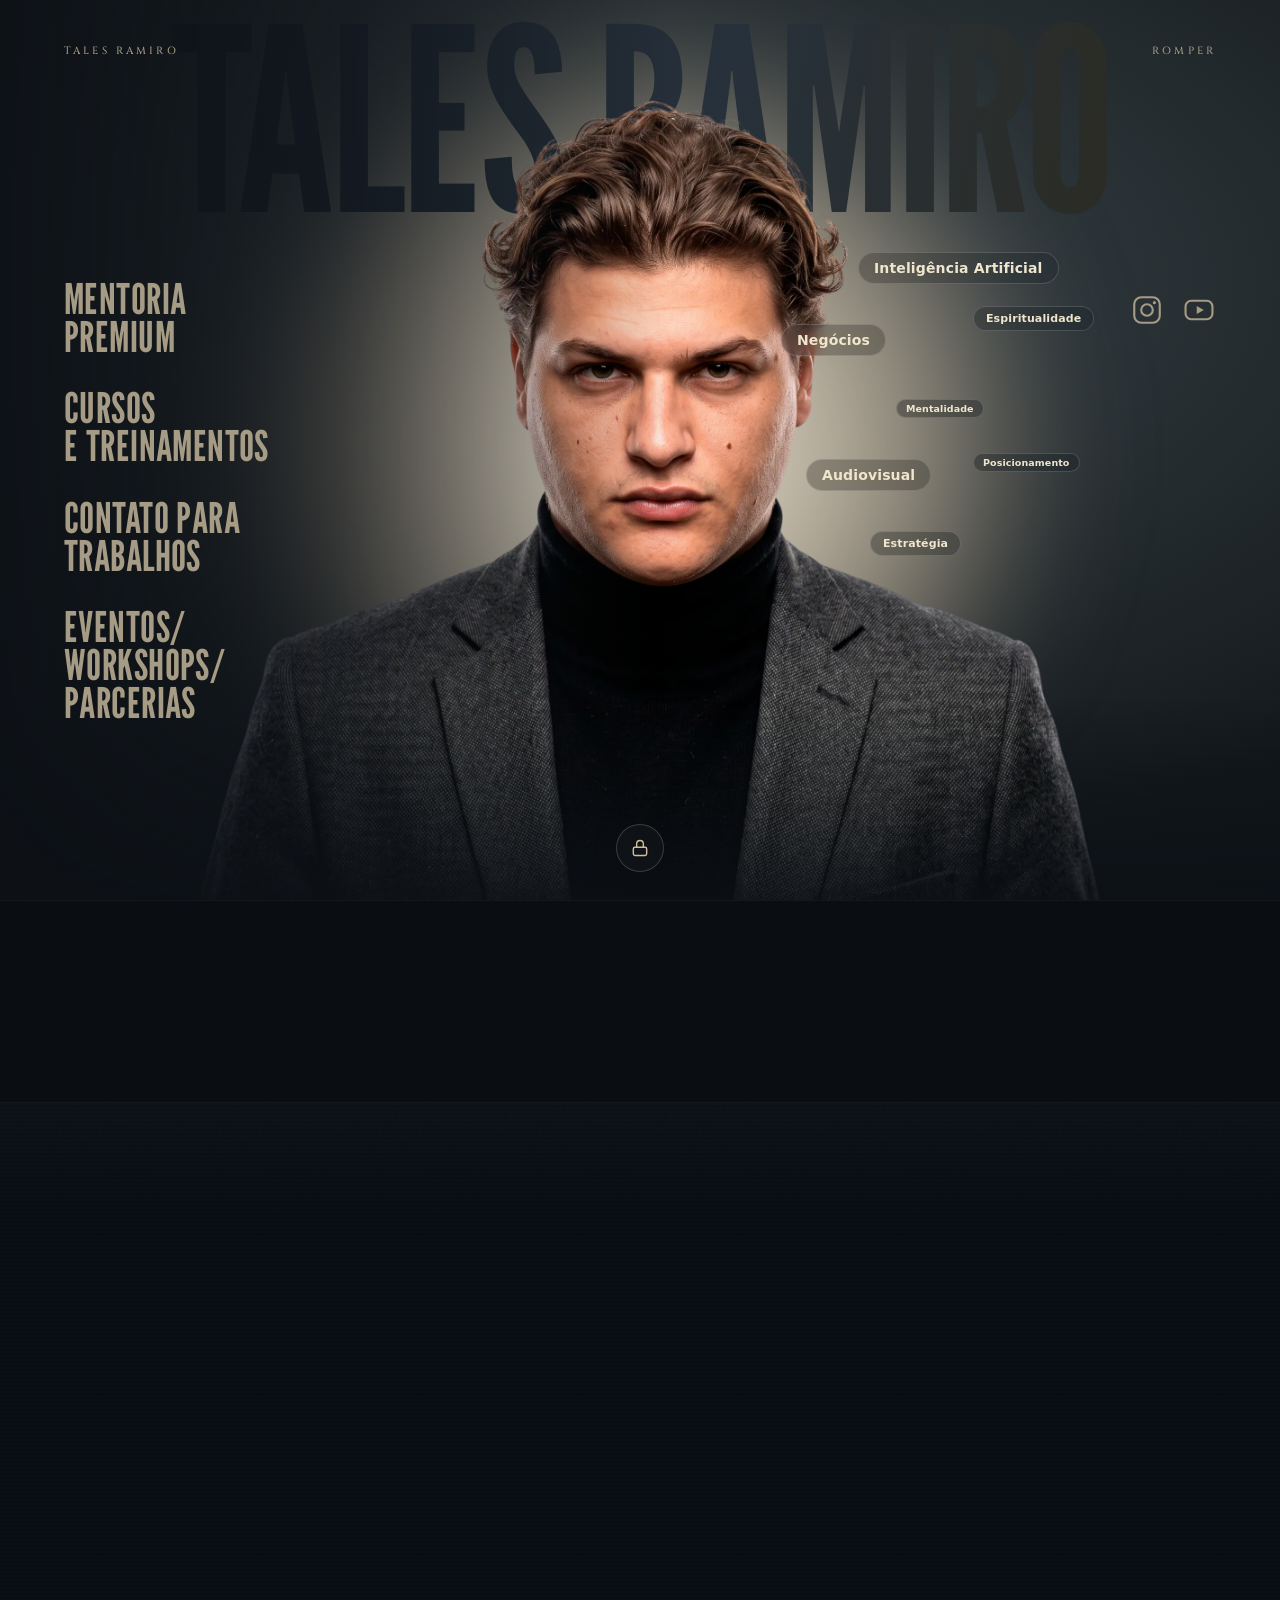
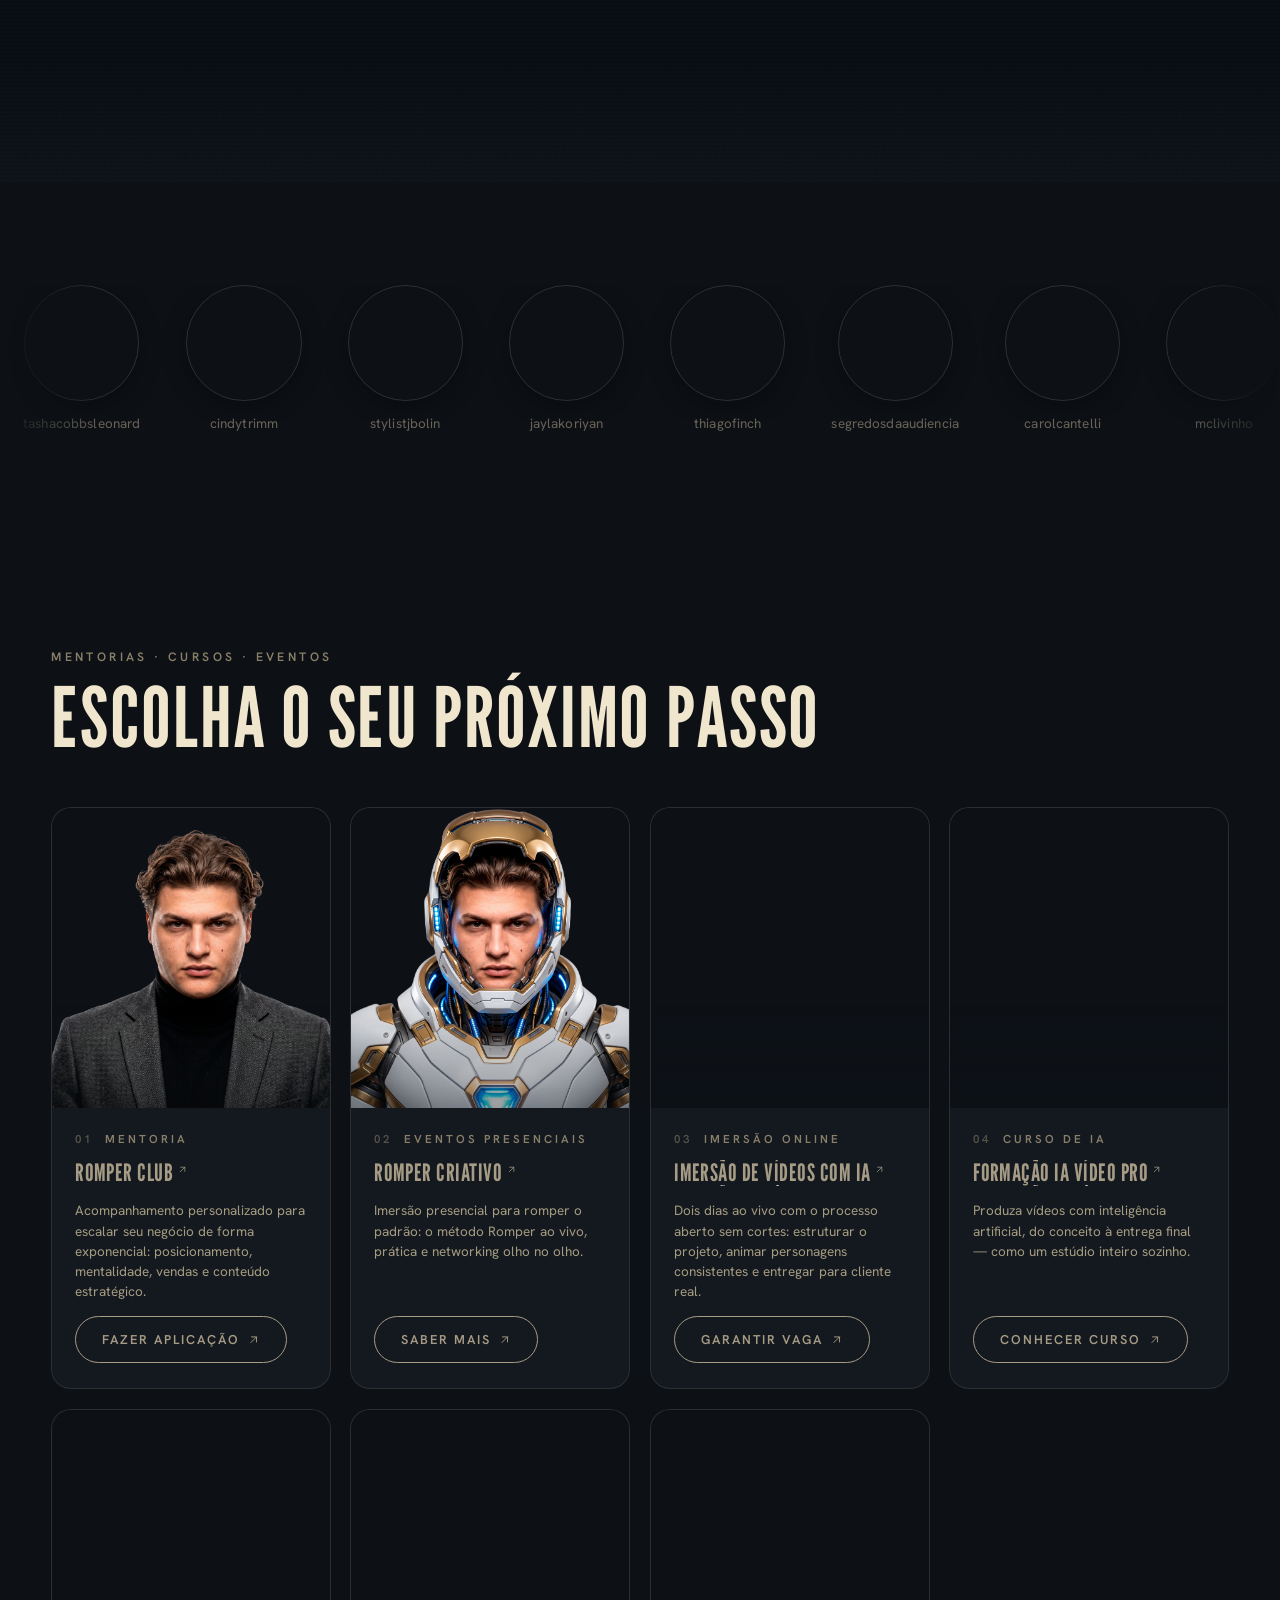
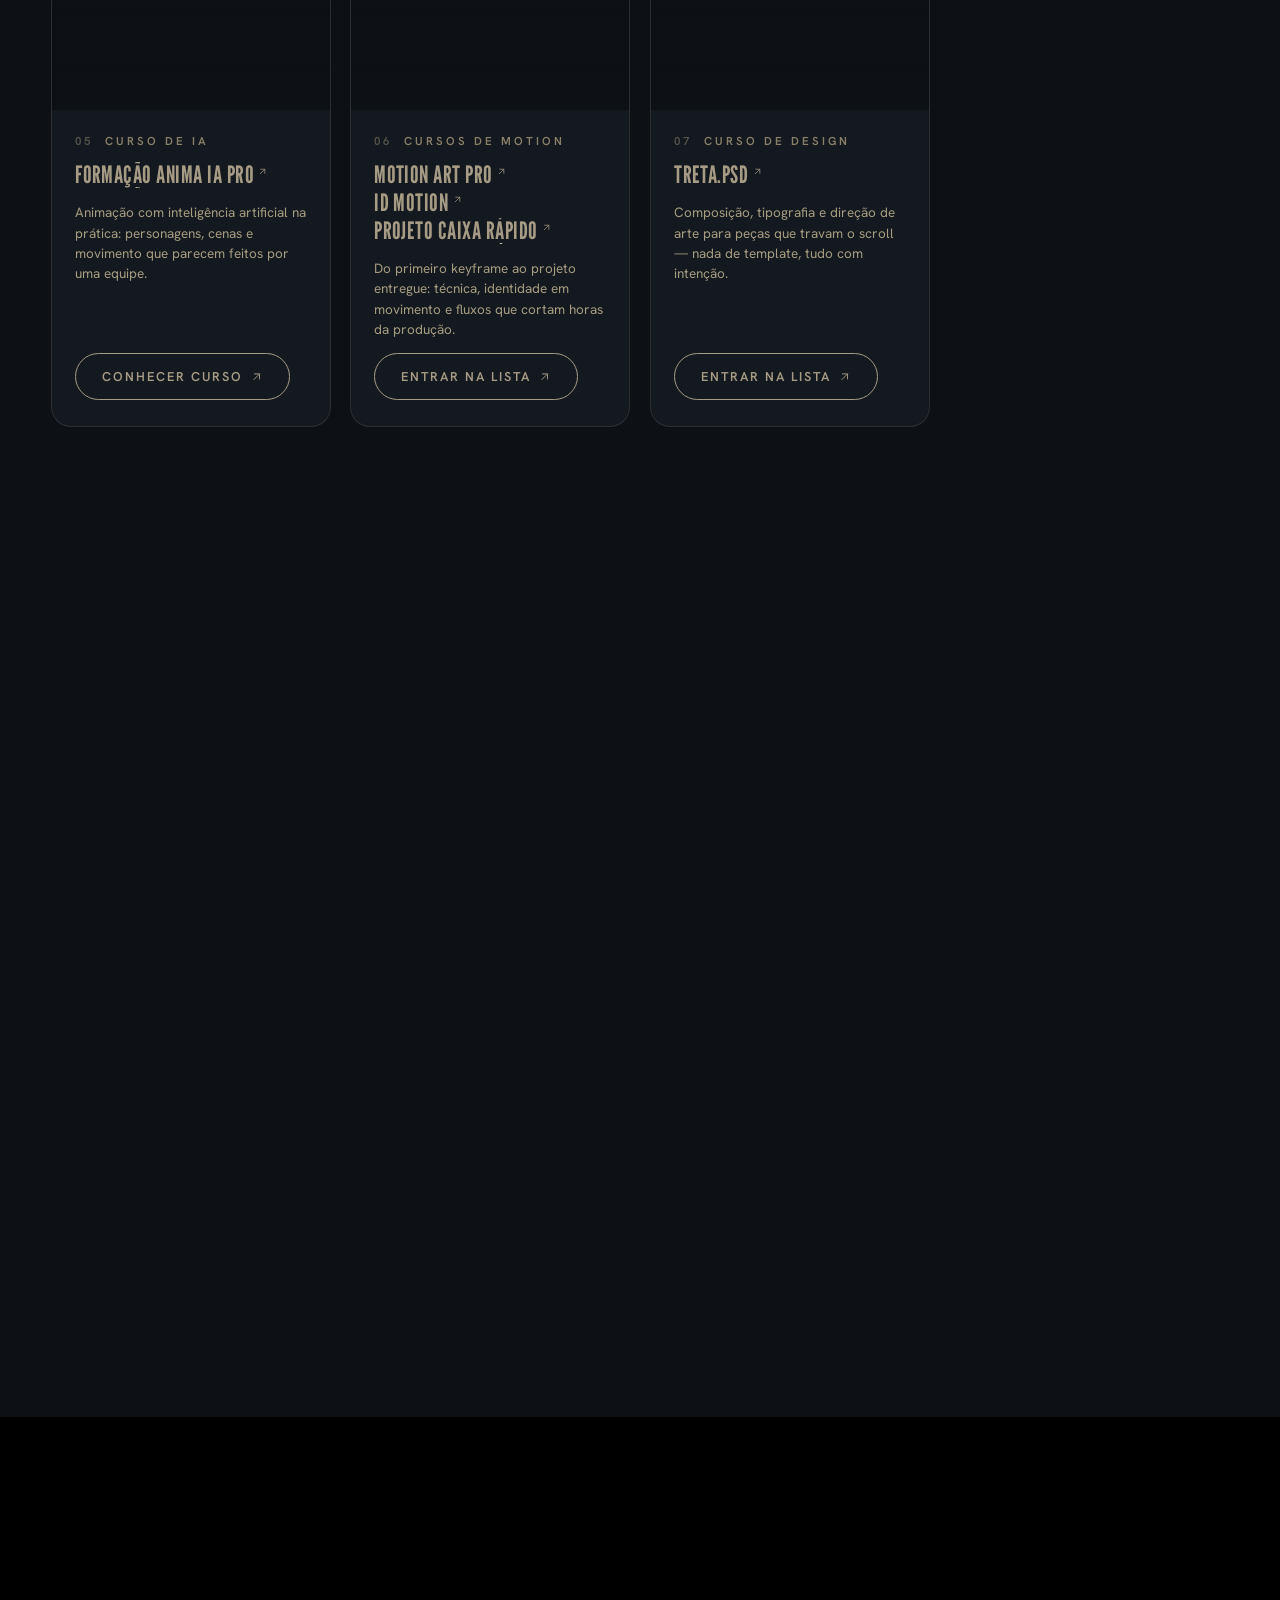
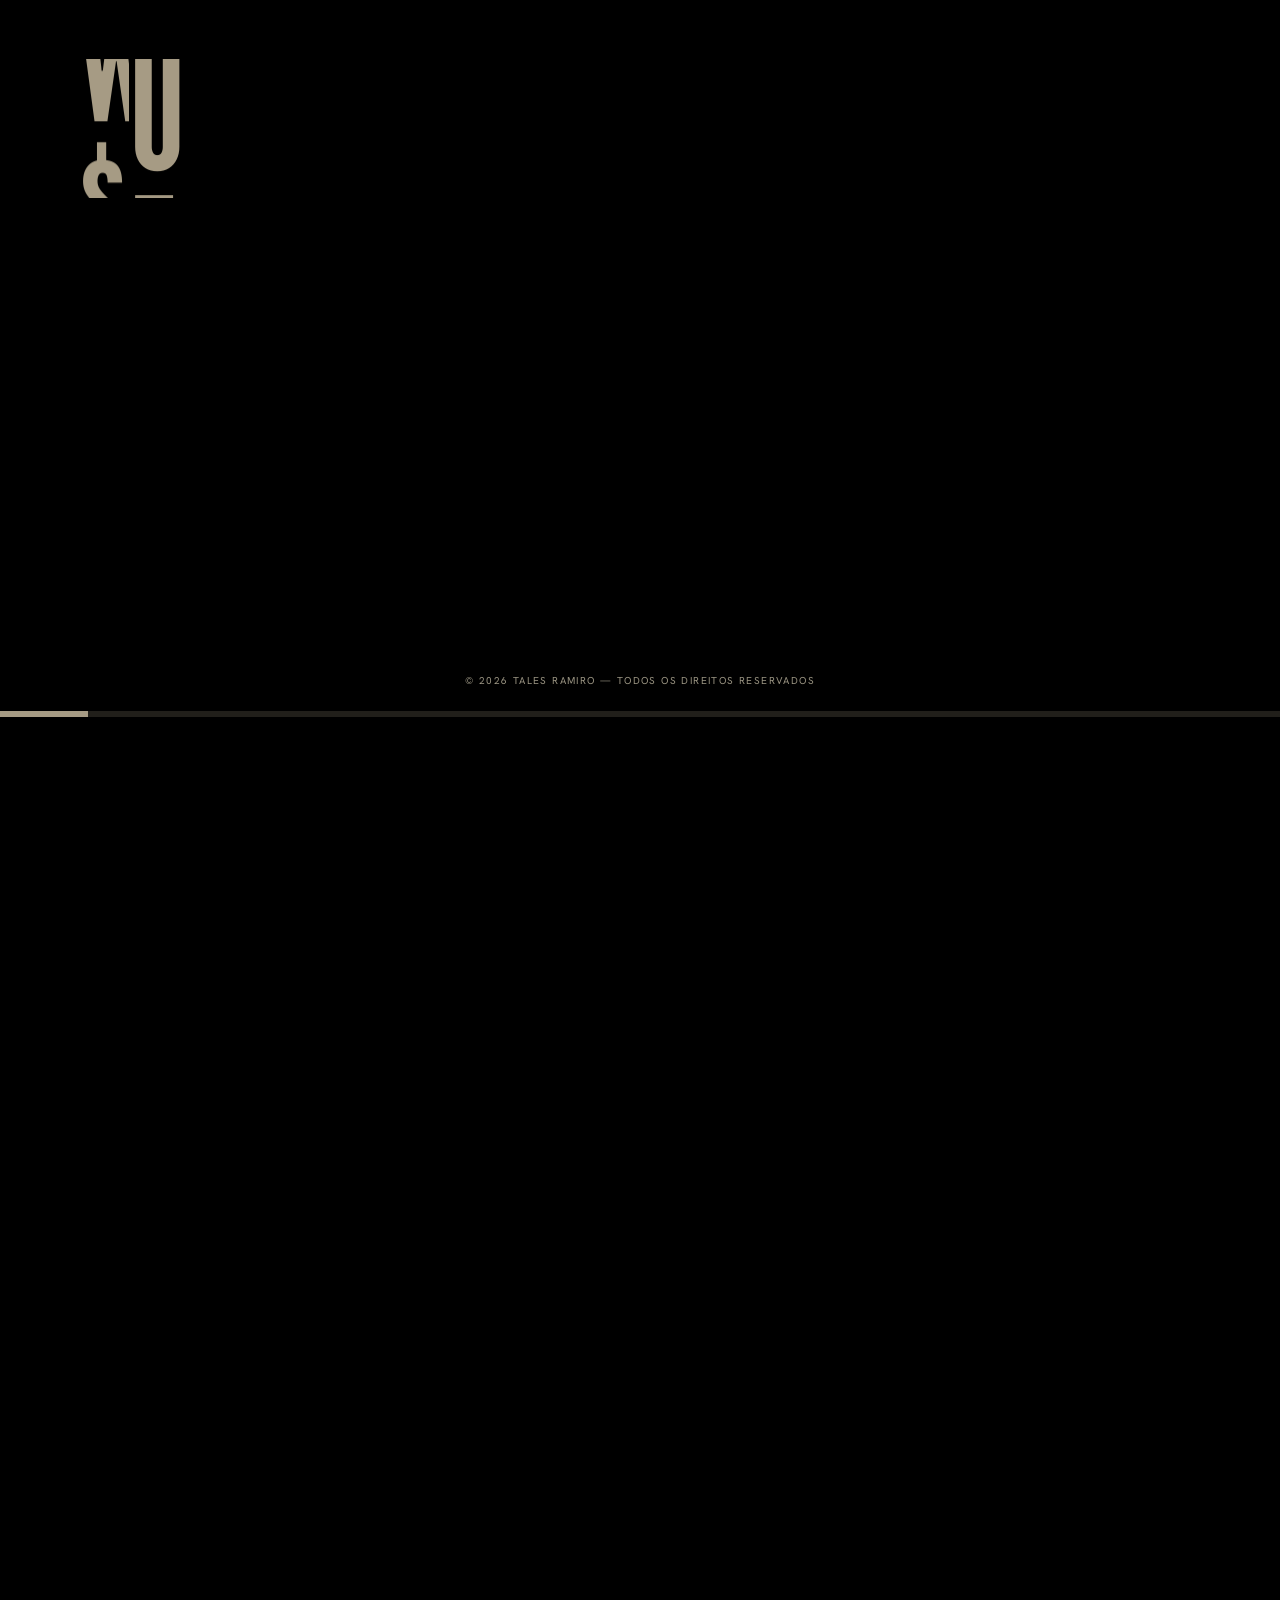
==== commit 5f6b5fd6: "Update index.html" ====
--- a/index.html
+++ b/index.html
@@ -33,10 +33,14 @@
 <script type="application/ld+json">{"@context":"https://schema.org","@type":"Person","name":"Tales Ramiro","jobTitle":"Mentor, Creator e Professor","description":"Tales Ramiro — mentor, creator e professor. Mais de 35 mil alunos formados em mais de 20 países.","url":"https://www.talesramiro.com/","sameAs":["https://instagram.com/talesramiroart","https://youtube.com/talesramiroart"]}</script>
 
 <style>
-/* FONTES */
+/* ============================================================
+   FONTES
+   ============================================================ */
 @import url('https://fonts.googleapis.com/css2?family=Cinzel:wght@400..600&family=Hanken+Grotesk:wght@300..600&family=League+Gothic&display=swap');
 
-/* RESET + BASE */
+/* ============================================================
+   RESET + BASE
+   ============================================================ */
 *{box-sizing:border-box;}
 html{scroll-behavior:smooth;}
 body{margin:0;padding:0;background:#0d1116;color:#a69b84;font-family:'Hanken Grotesk',sans-serif;overflow-x:hidden;width:100%;}
@@ -44,7 +48,9 @@
 ::selection{background:#a69b84;color:#0d1116;}
 a{text-decoration:none;}
 
-/* ANIMAÇÕES */
+/* ============================================================
+   ANIMAÇÕES
+   ============================================================ */
 @keyframes tr-marquee{from{transform:translateX(0);}to{transform:translateX(-50%);}}
 @keyframes tr-fadeup{from{opacity:0;transform:translateY(30px);}to{opacity:1;transform:none;}}
 @keyframes tr-fadein{from{opacity:0;}to{opacity:1;}}
@@ -57,22 +63,12 @@
 @keyframes gooCircle{0%{transform:rotate(0deg)}50%{transform:rotate(180deg)}100%{transform:rotate(360deg)}}
 @keyframes tr-ghostshift{0%{background-position:0% 50%;}50%{background-position:100% 50%;}100%{background-position:0% 50%;}}
 
-/* ✨ NOVO — animação de reveal automático mobile */
-@keyframes tr-auto-reveal{
-  0%   { --rv-x: 30%; --rv-y: 45%; --rv-r: 0px; }
-  10%  { --rv-r: 130px; }
-  25%  { --rv-x: 70%; --rv-y: 40%; --rv-r: 130px; }
-  40%  { --rv-x: 55%; --rv-y: 65%; --rv-r: 130px; }
-  60%  { --rv-x: 35%; --rv-y: 55%; --rv-r: 130px; }
-  80%  { --rv-x: 65%; --rv-y: 45%; --rv-r: 130px; }
-  90%  { --rv-r: 0px; }
-  100% { --rv-x: 30%; --rv-y: 45%; --rv-r: 0px; }
-}
-
 html.tr-bg *{animation-play-state:paused!important;}
 .cv-sec{content-visibility:auto;contain-intrinsic-size:auto 760px;}
 
-/* HERO */
+/* ============================================================
+   HERO
+   ============================================================ */
 .hero-gooey{position:absolute;inset:0;z-index:1;overflow:hidden;pointer-events:none;filter:blur(58px);opacity:1;animation:tr-fadein 1.8s ease both;}
 .goo-blob{position:absolute;width:74vmax;height:74vmax;top:calc(50% - 37vmax);left:calc(50% - 37vmax);border-radius:50%;mix-blend-mode:screen;will-change:transform;}
 .gb1{background:radial-gradient(circle at center,rgba(178,166,142,.78) 0,rgba(178,166,142,0) 62%);transform-origin:center center;animation:gooVert 6s ease infinite;}
@@ -249,7 +245,9 @@
 .vss-progress{position:absolute;left:0;right:0;bottom:0;height:6px;background:rgba(166,155,132,.2);z-index:3;}
 .vss-progress-fill{position:absolute;left:0;top:0;bottom:0;width:0%;background:#a69b84;}
 
-/* ADMIN */
+/* ============================================================
+   ADMIN
+   ============================================================ */
 #tr-admin-lock{position:fixed;left:50%;bottom:clamp(16px,2.4vw,28px);transform:translateX(-50%);z-index:9997;width:48px;height:48px;border-radius:50%;cursor:pointer;padding:0;display:flex;align-items:center;justify-content:center;background:rgba(20,24,29,.6);backdrop-filter:blur(10px) saturate(140%);-webkit-backdrop-filter:blur(10px) saturate(140%);border:1px solid rgba(166,155,132,.3);color:#cdbf99;transition:border-color .3s,background .3s,transform .3s;}
 #tr-admin-lock:hover{border-color:rgba(166,155,132,.6);background:rgba(26,30,36,.75);transform:translateX(-50%) scale(1.06);}
 #tr-admin-modal{display:none;position:fixed;inset:0;z-index:100000;background:rgba(6,9,12,.94);backdrop-filter:blur(10px);-webkit-backdrop-filter:blur(10px);align-items:flex-start;justify-content:center;padding:24px;overflow-y:auto;}
@@ -273,125 +271,22 @@
 .adm-toast.err{background:#3a1f1f;}
 .adm-toast.show{opacity:1;}
 
-/* ============================================================
-   RESPONSIVO — MOBILE
-   ============================================================ */
+/* RESPONSIVO */
 @media (max-width:760px){
-  /* Hero background estático pra economizar bateria */
   .goo-blob{animation:none!important;}
   .ghost-grad{animation:none!important;}
   .hpop-pill{backdrop-filter:none!important;-webkit-backdrop-filter:none!important;background-color:rgba(18,23,29,.86)!important;}
   .hero-gooey{filter:blur(22px)!important;opacity:.55!important;}
-
-  /* ✨ HERO MOBILE — layout respirável */
-  #tr-hero{
-    padding-top:env(safe-area-inset-top) !important;
-    padding-bottom:env(safe-area-inset-bottom) !important;
-  }
-
-  /* Foto do hero — reduzida, encostada embaixo, com margem à direita */
-  [data-hero-photo]{
-    height:88% !important;
-    left:55% !important;
-    transform:translateX(-55%) !important;
-    opacity:0.92 !important;
-  }
-  [data-hero-reveal]{
-    height:88% !important;
-    left:55% !important;
-    transform:translateX(-55%) !important;
-    animation:tr-auto-reveal 14s ease-in-out infinite !important;
-  }
-
-  /* Ghost (TALES RAMIRO gigante) — menor */
-  [data-hero-ghost]{
-    font-size:34vw !important;
-    top:3% !important;
-    opacity:.5 !important;
-  }
-
-  /* Menu links do hero — compacto e respirável */
-  [data-hero-menu] nav{
-    gap:clamp(14px,4vw,20px) !important;
-  }
-  .menu-link{
-    font-size:clamp(22px,7.5vw,34px) !important;
-    line-height:.95 !important;
-  }
-
-  /* Nav topo — respiro */
-  [data-hero-nav]{
-    padding:clamp(18px,4.5vw,26px) clamp(18px,4.5vw,26px) !important;
-  }
-  .nav-link{font-size:9px !important;}
-
-  /* Esconde os "pops" (pills flutuantes) no mobile — bagunçavam */
-  [data-hero-pops]{display:none !important;}
-
-  /* Redes sociais do hero — coluna à direita, escondida */
-  .hero-social{display:none !important;}
-
-  /* Menu hero layout — coluna única */
-  .hero-row{
-    flex-direction:column !important;
-    align-items:flex-start !important;
-    gap:16px !important;
-  }
-
-  /* ═══ MENU FLUTUANTE ═══ */
-  .fmenu{top:clamp(12px,3.5vw,18px) !important; left:clamp(12px,3.5vw,18px) !important;}
-  .fmenu-btn{width:44px !important; height:44px !important;}
-  .fmenu-panel{min-width:220px !important; padding:18px 20px !important;}
-  .fmenu-link{font-size:clamp(18px,4.5vw,22px) !important;}
-
-  /* ═══ BOTÃO TOPO + CADEADO — espaçados ═══ */
-  .gotop{
-    right:clamp(14px,4vw,20px) !important;
-    bottom:calc(env(safe-area-inset-bottom) + 18px) !important;
-    width:46px !important;
-    height:46px !important;
-  }
-  #tr-admin-lock{
-    left:auto !important;
-    right:calc(clamp(14px,4vw,20px) + 60px) !important;
-    bottom:calc(env(safe-area-inset-bottom) + 18px) !important;
-    transform:none !important;
-    width:46px !important;
-    height:46px !important;
-  }
-  #tr-admin-lock:hover{transform:scale(1.06) !important;}
-
-  /* ═══ SEÇÕES ═══ */
   .about-photoblock{flex-direction:column!important;align-items:stretch!important;gap:16px!important;}
   .about-vtext{writing-mode:horizontal-tb!important;transform:none!important;font-size:clamp(52px,13vw,86px)!important;line-height:.86!important;}
-
+  .hero-row{flex-direction:column!important;align-items:flex-start!important;}
+  .hero-social{padding-top:0!important;margin-top:clamp(26px,7vw,46px)!important;}
   .off-grid{grid-template-columns:1fr;max-width:440px;margin:0 auto;}
   .off-name{font-size:clamp(28px,7.4vw,38px)!important;}
   .off-media{aspect-ratio:4/3.4;}
-
   .vss-track{height:200vh;}
   .vss-words{left:7vw;}
-
-  /* Stats — 2 colunas */
-  [data-stats]{
-    gap:clamp(24px,7vw,40px) clamp(28px,9vw,46px) !important;
-    padding:clamp(30px,9vw,60px) clamp(18px,5vw,32px) !important;
-  }
-  [data-stats] .stat-num{font-size:clamp(52px,15vw,88px) !important;}
-  [data-stats] .stat-lbl{font-size:9px !important; letter-spacing:.18em !important;}
-
-  /* Cursos — header menor */
-  .off-h2{font-size:clamp(38px,10vw,68px) !important;}
-  .off-eyebrow{font-size:10px !important; letter-spacing:.22em !important;}
 }
-
-/* Telas muito estreitas (iPhone SE) */
-@media (max-width:380px){
-  .menu-link{font-size:clamp(20px,7vw,28px) !important;}
-  [data-hero-ghost]{font-size:36vw !important;}
-  .off-name{font-size:26px !important;}
-}
-
 @media (prefers-reduced-motion:reduce){
   .goo-blob,.ghost-grad{animation:none!important;}
   .reveal,.reveal-l,.reveal-soft,.bio-p{opacity:1!important;transform:none!important;filter:none!important;}
@@ -426,7 +321,9 @@
 
 <div style="background:#0d1116;color:#a69b84;font-family:'Hanken Grotesk',sans-serif;overflow-x:hidden;width:100%;">
 
-  <!-- HERO -->
+  <!-- ============================================================
+       HERO
+       ============================================================ -->
   <section id="tr-hero" style="position:fixed;top:0;left:0;width:100%;height:100svh;z-index:1;overflow:hidden;background:radial-gradient(120% 90% at 50% 32%,#3b454a 0%,#262e32 38%,#13181b 72%,#0d1116 100%);display:flex;flex-direction:column;">
     <div class="hero-gooey" aria-hidden="true">
       <div class="goo-blob gb1"></div>
@@ -500,7 +397,9 @@
 
   <div style="position:relative;z-index:2;background:#0d1116;">
 
-    <!-- MARCAS -->
+    <!-- ============================================================
+         MARCAS
+         ============================================================ -->
     <section style="background:#0a0d12;border-top:1px solid rgba(166,155,132,.07);border-bottom:1px solid rgba(166,155,132,.07);padding:clamp(26px,4vw,46px) 0;overflow:hidden;">
       <div style="padding:0 clamp(22px,5vw,72px);margin-bottom:clamp(22px,3vw,38px);">
         <div class="reveal" style="display:flex;align-items:center;gap:clamp(14px,2vw,24px);">
@@ -513,7 +412,9 @@
       </div>
     </section>
 
-    <!-- VÍDEO + STATS -->
+    <!-- ============================================================
+         VÍDEO + STATS
+         ============================================================ -->
     <section style="position:relative;width:100%;height:clamp(360px,56vw,680px);background:#0d1116;overflow:hidden;">
       <div data-video-cover="" class="reveal" style="position:absolute;inset:0;transform:scale(1.08);transition:opacity 1.3s ease,transform 1.8s ease;">
         <iframe data-video-iframe="" title="Vídeo de apresentação" data-src="https://www.youtube-nocookie.com/embed/pdoL5HBtW9Y?autoplay=1&amp;mute=1&amp;controls=0&amp;loop=1&amp;playlist=pdoL5HBtW9Y&amp;modestbranding=1&amp;rel=0&amp;playsinline=1&amp;disablekb=1&amp;fs=0&amp;iv_load_policy=3&amp;showinfo=0&amp;enablejsapi=1" frameborder="0" allow="autoplay; encrypted-media; picture-in-picture" referrerpolicy="strict-origin-when-cross-origin" style="position:absolute;top:50%;left:50%;transform:translate(-50%,-50%);width:100%;height:100%;border:0;pointer-events:none;"></iframe>
@@ -542,14 +443,18 @@
       </div>
     </section>
 
-    <!-- FACES / CLIENTES -->
+    <!-- ============================================================
+         FACES / CLIENTES
+         ============================================================ -->
     <section class="cv-sec" style="background:#0d1116;padding:clamp(54px,8vw,110px) 0;overflow:hidden;">
       <div class="reveal-soft" style="mask-image:linear-gradient(90deg,transparent,#000 8%,#000 92%,transparent);-webkit-mask-image:linear-gradient(90deg,transparent,#000 8%,#000 92%,transparent);">
         <div class="marquee-track" style="animation:tr-marquee 50s linear infinite reverse;"><div style="flex:none;padding:0 clamp(16px,1.8vw,30px);display:flex;flex-direction:column;align-items:center;gap:14px;"><div class="face-circle"><div class="face-img fi1" role="img" aria-label="tashacobbsleonard"></div></div><span style="font-family:'Hanken Grotesk',sans-serif;font-size:clamp(12px,1.05vw,15px);letter-spacing:.01em;color:rgba(166,155,132,.6);white-space:nowrap;">tashacobbsleonard</span></div><div style="flex:none;padding:0 clamp(16px,1.8vw,30px);display:flex;flex-direction:column;align-items:center;gap:14px;"><div class="face-circle"><div class="face-img fi2" role="img" aria-label="cindytrimm"></div></div><span style="font-family:'Hanken Grotesk',sans-serif;font-size:clamp(12px,1.05vw,15px);letter-spacing:.01em;color:rgba(166,155,132,.6);white-space:nowrap;">cindytrimm</span></div><div style="flex:none;padding:0 clamp(16px,1.8vw,30px);display:flex;flex-direction:column;align-items:center;gap:14px;"><div class="face-circle"><div class="face-img fi3" role="img" aria-label="stylistjbolin"></div></div><span style="font-family:'Hanken Grotesk',sans-serif;font-size:clamp(12px,1.05vw,15px);letter-spacing:.01em;color:rgba(166,155,132,.6);white-space:nowrap;">stylistjbolin</span></div><div style="flex:none;padding:0 clamp(16px,1.8vw,30px);display:flex;flex-direction:column;align-items:center;gap:14px;"><div class="face-circle"><div class="face-img fi4" role="img" aria-label="jaylakoriyan"></div></div><span style="font-family:'Hanken Grotesk',sans-serif;font-size:clamp(12px,1.05vw,15px);letter-spacing:.01em;color:rgba(166,155,132,.6);white-space:nowrap;">jaylakoriyan</span></div><div style="flex:none;padding:0 clamp(16px,1.8vw,30px);display:flex;flex-direction:column;align-items:center;gap:14px;"><div class="face-circle"><div class="face-img fi5" role="img" aria-label="thiagofinch"></div></div><span style="font-family:'Hanken Grotesk',sans-serif;font-size:clamp(12px,1.05vw,15px);letter-spacing:.01em;color:rgba(166,155,132,.6);white-space:nowrap;">thiagofinch</span></div><div style="flex:none;padding:0 clamp(16px,1.8vw,30px);display:flex;flex-direction:column;align-items:center;gap:14px;"><div class="face-circle"><div class="face-img fi6" role="img" aria-label="segredosdaaudiencia"></div></div><span style="font-family:'Hanken Grotesk',sans-serif;font-size:clamp(12px,1.05vw,15px);letter-spacing:.01em;color:rgba(166,155,132,.6);white-space:nowrap;">segredosdaaudiencia</span></div><div style="flex:none;padding:0 clamp(16px,1.8vw,30px);display:flex;flex-direction:column;align-items:center;gap:14px;"><div class="face-circle"><div class="face-img fi7" role="img" aria-label="carolcantelli"></div></div><span style="font-family:'Hanken Grotesk',sans-serif;font-size:clamp(12px,1.05vw,15px);letter-spacing:.01em;color:rgba(166,155,132,.6);white-space:nowrap;">carolcantelli</span></div><div style="flex:none;padding:0 clamp(16px,1.8vw,30px);display:flex;flex-direction:column;align-items:center;gap:14px;"><div class="face-circle"><div class="face-img fi8" role="img" aria-label="mclivinho"></div></div><span style="font-family:'Hanken Grotesk',sans-serif;font-size:clamp(12px,1.05vw,15px);letter-spacing:.01em;color:rgba(166,155,132,.6);white-space:nowrap;">mclivinho</span></div><div style="flex:none;padding:0 clamp(16px,1.8vw,30px);display:flex;flex-direction:column;align-items:center;gap:14px;"><div class="face-circle"><div class="face-img fi9" role="img" aria-label="deiveleonardo"></div></div><span style="font-family:'Hanken Grotesk',sans-serif;font-size:clamp(12px,1.05vw,15px);letter-spacing:.01em;color:rgba(166,155,132,.6);white-space:nowrap;">deiveleonardo</span></div><div style="flex:none;padding:0 clamp(16px,1.8vw,30px);display:flex;flex-direction:column;align-items:center;gap:14px;"><div class="face-circle"><div class="face-img fi10" role="img" aria-label="guilhermebatista"></div></div><span style="font-family:'Hanken Grotesk',sans-serif;font-size:clamp(12px,1.05vw,15px);letter-spacing:.01em;color:rgba(166,155,132,.6);white-space:nowrap;">guilhermebatista</span></div><div style="flex:none;padding:0 clamp(16px,1.8vw,30px);display:flex;flex-direction:column;align-items:center;gap:14px;"><div class="face-circle"><div class="face-img fi1" role="img" aria-label="tashacobbsleonard"></div></div><span style="font-family:'Hanken Grotesk',sans-serif;font-size:clamp(12px,1.05vw,15px);letter-spacing:.01em;color:rgba(166,155,132,.6);white-space:nowrap;">tashacobbsleonard</span></div><div style="flex:none;padding:0 clamp(16px,1.8vw,30px);display:flex;flex-direction:column;align-items:center;gap:14px;"><div class="face-circle"><div class="face-img fi2" role="img" aria-label="cindytrimm"></div></div><span style="font-family:'Hanken Grotesk',sans-serif;font-size:clamp(12px,1.05vw,15px);letter-spacing:.01em;color:rgba(166,155,132,.6);white-space:nowrap;">cindytrimm</span></div><div style="flex:none;padding:0 clamp(16px,1.8vw,30px);display:flex;flex-direction:column;align-items:center;gap:14px;"><div class="face-circle"><div class="face-img fi3" role="img" aria-label="stylistjbolin"></div></div><span style="font-family:'Hanken Grotesk',sans-serif;font-size:clamp(12px,1.05vw,15px);letter-spacing:.01em;color:rgba(166,155,132,.6);white-space:nowrap;">stylistjbolin</span></div><div style="flex:none;padding:0 clamp(16px,1.8vw,30px);display:flex;flex-direction:column;align-items:center;gap:14px;"><div class="face-circle"><div class="face-img fi4" role="img" aria-label="jaylakoriyan"></div></div><span style="font-family:'Hanken Grotesk',sans-serif;font-size:clamp(12px,1.05vw,15px);letter-spacing:.01em;color:rgba(166,155,132,.6);white-space:nowrap;">jaylakoriyan</span></div><div style="flex:none;padding:0 clamp(16px,1.8vw,30px);display:flex;flex-direction:column;align-items:center;gap:14px;"><div class="face-circle"><div class="face-img fi5" role="img" aria-label="thiagofinch"></div></div><span style="font-family:'Hanken Grotesk',sans-serif;font-size:clamp(12px,1.05vw,15px);letter-spacing:.01em;color:rgba(166,155,132,.6);white-space:nowrap;">thiagofinch</span></div><div style="flex:none;padding:0 clamp(16px,1.8vw,30px);display:flex;flex-direction:column;align-items:center;gap:14px;"><div class="face-circle"><div class="face-img fi6" role="img" aria-label="segredosdaaudiencia"></div></div><span style="font-family:'Hanken Grotesk',sans-serif;font-size:clamp(12px,1.05vw,15px);letter-spacing:.01em;color:rgba(166,155,132,.6);white-space:nowrap;">segredosdaaudiencia</span></div><div style="flex:none;padding:0 clamp(16px,1.8vw,30px);display:flex;flex-direction:column;align-items:center;gap:14px;"><div class="face-circle"><div class="face-img fi7" role="img" aria-label="carolcantelli"></div></div><span style="font-family:'Hanken Grotesk',sans-serif;font-size:clamp(12px,1.05vw,15px);letter-spacing:.01em;color:rgba(166,155,132,.6);white-space:nowrap;">carolcantelli</span></div><div style="flex:none;padding:0 clamp(16px,1.8vw,30px);display:flex;flex-direction:column;align-items:center;gap:14px;"><div class="face-circle"><div class="face-img fi8" role="img" aria-label="mclivinho"></div></div><span style="font-family:'Hanken Grotesk',sans-serif;font-size:clamp(12px,1.05vw,15px);letter-spacing:.01em;color:rgba(166,155,132,.6);white-space:nowrap;">mclivinho</span></div><div style="flex:none;padding:0 clamp(16px,1.8vw,30px);display:flex;flex-direction:column;align-items:center;gap:14px;"><div class="face-circle"><div class="face-img fi9" role="img" aria-label="deiveleonardo"></div></div><span style="font-family:'Hanken Grotesk',sans-serif;font-size:clamp(12px,1.05vw,15px);letter-spacing:.01em;color:rgba(166,155,132,.6);white-space:nowrap;">deiveleonardo</span></div><div style="flex:none;padding:0 clamp(16px,1.8vw,30px);display:flex;flex-direction:column;align-items:center;gap:14px;"><div class="face-circle"><div class="face-img fi10" role="img" aria-label="guilhermebatista"></div></div><span style="font-family:'Hanken Grotesk',sans-serif;font-size:clamp(12px,1.05vw,15px);letter-spacing:.01em;color:rgba(166,155,132,.6);white-space:nowrap;">guilhermebatista</span></div></div>
       </div>
     </section>
 
-    <!-- CURSOS -->
+    <!-- ============================================================
+         CURSOS
+         ============================================================ -->
     <section id="cursos" class="cv-sec">
       <div class="off-wrap">
         <div class="off-head">
@@ -624,7 +529,9 @@
       </div>
     </section>
 
-    <!-- BIO -->
+    <!-- ============================================================
+         BIO
+         ============================================================ -->
     <section data-bio-seq class="cv-sec" style="background:#0d1116;padding:clamp(20px,4vw,60px) clamp(22px,5vw,72px) clamp(70px,9vw,130px);">
       <div style="max-width:1340px;margin:0 auto;">
         <div style="display:flex;flex-wrap:wrap;gap:clamp(28px,4vw,60px);align-items:flex-start;">
@@ -652,7 +559,9 @@
       </div>
     </section>
 
-    <!-- VÍDEO SCROLL -->
+    <!-- ============================================================
+         VÍDEO SCROLL
+         ============================================================ -->
     <section class="vss-track" data-vss data-screen-label="Tretas" data-words="TRETAS|VÃO|ROLAR">
       <div class="vss-stage">
         <video class="vss-video" muted playsinline webkit-playsinline preload="auto"></video>
@@ -664,7 +573,9 @@
   </div>
 </div>
 
-<!-- BOTÃO ADMIN + MODAL -->
+<!-- ============================================================
+     BOTÃO ADMIN + MODAL
+     ============================================================ -->
 <button id="tr-admin-lock" type="button" aria-label="Painel administrativo">
   <svg width="20" height="20" viewBox="0 0 24 24" fill="none" stroke="currentColor" stroke-width="1.7" stroke-linecap="round" stroke-linejoin="round">
     <rect x="4" y="11" width="16" height="10" rx="2"></rect>
@@ -673,9 +584,13 @@
 </button>
 <div id="tr-admin-modal" role="dialog" aria-modal="true"><div id="tr-admin-box"></div></div>
 
-<!-- JAVASCRIPT -->
+<!-- ============================================================
+     JAVASCRIPT
+     ============================================================ -->
 <script>
-/* 1. LOADER */
+/* ============================================================
+   1. LOADER
+   ============================================================ */
 (function(){
   var l = document.getElementById('tr-loader');
   if (!l) return;
@@ -689,19 +604,13 @@
   setTimeout(hide, 6000);
 })();
 
-/* 2. REVEAL DO HERO — mouse no desktop / automático no mobile */
+/* ============================================================
+   2. REVEAL DO HERO — círculo que segue o mouse
+   ============================================================ */
 (function(){
   var sec = document.querySelector('#tr-hero');
   var rev = document.querySelector('[data-hero-reveal]');
   if (!sec || !rev){ console.warn('[reveal] não achou elementos'); return; }
-
-  // Se for mobile (touch), não ativa o mouse — o CSS animation cuida
-  var isTouch = window.matchMedia('(hover: none) and (pointer: coarse)').matches || window.innerWidth <= 760;
-  if (isTouch){
-    console.log('[reveal] mobile detectado — animação automática via CSS');
-    return;
-  }
-
   var R = 165, hideTimer;
   function move(e){
     var pt = e.touches ? e.touches[0] : e;
@@ -718,10 +627,12 @@
   sec.addEventListener('mouseleave', leave);
   sec.addEventListener('touchmove', move, { passive: true });
   sec.addEventListener('touchend', leave);
-  console.log('[reveal] efeito desktop ativado ✓');
+  console.log('[reveal] efeito ativado ✓');
 })();
 
-/* 3. HERO — digitação + flash + parallax + pops */
+/* ============================================================
+   3. HERO — digitação ghost + flash + parallax + pops
+   ============================================================ */
 (function(){
   function ready(fn){ if(document.readyState!=='loading') fn(); else document.addEventListener('DOMContentLoaded',fn); }
   ready(function(){
@@ -735,7 +646,6 @@
     var goo   = document.querySelector('.hero-gooey');
     var full  = ghost ? ghost.textContent : '';
     var links = menu ? [].slice.call(menu.querySelectorAll('.menu-link')) : [];
-    var isMobile = window.innerWidth <= 760;
 
     links.forEach(function(l){ l.style.opacity='0'; l.style.transform='translateY(22px)'; l.style.transition='opacity .55s ease, transform .75s cubic-bezier(.16,1,.3,1)'; });
     if (ghost){ ghost.style.visibility='hidden'; }
@@ -786,20 +696,8 @@
         var p = Math.min(y/vh, 1);
         if (ghost){ ghost.style.transform = 'translateX(-50%) translate3d(0,' + (y*-0.35) + 'px,0) scale(' + (1+p*0.05) + ')'; ghost.style.opacity = String(Math.max(0, 1-p*0.5)); }
         var phY = y * -0.70;
-        if (photo){
-          if (isMobile){
-            photo.style.transform = 'translateX(-55%) translate3d(0,' + phY + 'px,0)';
-          } else {
-            photo.style.transform = 'translateX(-50%) translate3d(0,' + phY + 'px,0)';
-          }
-        }
-        if (rev){
-          if (isMobile){
-            // não sobrescreve o transform do reveal (o CSS animation cuida da mask)
-          } else {
-            rev.style.transform = 'translateX(-50%) translate3d(0,' + phY + 'px,0)';
-          }
-        }
+        if (photo){ photo.style.transform = 'translateX(-50%) translate3d(0,' + phY + 'px,0)'; }
+        if (rev){ rev.style.transform = 'translateX(-50%) translate3d(0,' + phY + 'px,0)'; }
         if (goo && window.innerWidth > 760){ goo.style.transform = 'translate3d(0,' + (y*0.04) + 'px,0)'; }
         if (menu){ menu.style.transform = 'translate3d(0,' + (y*-1.18) + 'px,0)'; menu.style.opacity = String(Math.max(0, 1-p*1.05)); }
         if (nav){ nav.style.transform = 'translate3d(0,' + (y*-1.18) + 'px,0)'; nav.style.opacity = String(Math.max(0, 1-p*1.4)); }
@@ -809,7 +707,7 @@
     onScroll();
 
     var wrap = document.querySelector('[data-hero-pops]');
-    if (wrap && !isMobile){
+    if (wrap){
       var pops = [].slice.call(wrap.querySelectorAll('.hpop'));
       var timers = [], shown = false, atTop = false;
       function clearT(){ for (var i=0;i<timers.length;i++) clearTimeout(timers[i]); timers=[]; }
@@ -846,7 +744,9 @@
   });
 })();
 
-/* 4. MENU FLUTUANTE + BOTÃO TOPO */
+/* ============================================================
+   4. MENU FLUTUANTE + BOTÃO TOPO
+   ============================================================ */
 (function(){
   function ready(fn){ if(document.readyState!=='loading') fn(); else document.addEventListener('DOMContentLoaded',fn); }
   ready(function(){
@@ -877,7 +777,9 @@
   });
 })();
 
-/* 5. REVEALS GENÉRICOS */
+/* ============================================================
+   5. REVEALS GENÉRICOS
+   ============================================================ */
 (function(){
   function ready(fn){ if(document.readyState!=='loading') fn(); else document.addEventListener('DOMContentLoaded',fn); }
   ready(function(){
@@ -890,7 +792,9 @@
   });
 })();
 
-/* 6. STATS — contadores */
+/* ============================================================
+   6. STATS — contadores
+   ============================================================ */
 (function(){
   function ready(fn){ if(document.readyState!=='loading') fn(); else document.addEventListener('DOMContentLoaded',fn); }
   ready(function(){
@@ -927,7 +831,9 @@
   });
 })();
 
-/* 7. CURSOS */
+/* ============================================================
+   7. CURSOS — animação + YouTube lazy
+   ============================================================ */
 (function(){
   function ready(fn){ if(document.readyState!=='loading') fn(); else document.addEventListener('DOMContentLoaded',fn); }
   ready(function(){
@@ -962,7 +868,9 @@
   });
 })();
 
-/* 8. HERO — vídeo iframe lazy */
+/* ============================================================
+   8. HERO — vídeo iframe lazy + redimensiona cover
+   ============================================================ */
 (function(){
   function ready(fn){ if(document.readyState!=='loading') fn(); else document.addEventListener('DOMContentLoaded',fn); }
   ready(function(){
@@ -992,7 +900,9 @@
   });
 })();
 
-/* 9. BIO — slideshow */
+/* ============================================================
+   9. BIO — slideshow
+   ============================================================ */
 (function(){
   function ready(fn){ if(document.readyState!=='loading') fn(); else document.addEventListener('DOMContentLoaded',fn); }
   ready(function(){
@@ -1006,7 +916,9 @@
   });
 })();
 
-/* 10. BIO — chips + parágrafos */
+/* ============================================================
+   10. BIO — chips + parágrafos sequenciais
+   ============================================================ */
 (function(){
   function ready(fn){ if(document.readyState!=='loading') fn(); else document.addEventListener('DOMContentLoaded',fn); }
   ready(function(){
@@ -1075,7 +987,9 @@
   });
 })();
 
-/* 11. MARCAS */
+/* ============================================================
+   11. MARCAS — marquee com velocidade por scroll
+   ============================================================ */
 (function(){
   function ready(fn){ if(document.readyState!=='loading') fn(); else document.addEventListener('DOMContentLoaded',fn); }
   ready(function(){
@@ -1099,7 +1013,9 @@
   });
 })();
 
-/* 12. VSS — vídeo scroll */
+/* ============================================================
+   12. VSS — vídeo scroll  (v4 — fluido)
+   ============================================================ */
 (function(){
   var VIDEO_SRC = 'assets/video/scroll-video.mp4';
   var GLYPHS = 'ABCDEFGHIJKLMNOPQRSTUVWXYZ0123456789$★';
@@ -1111,11 +1027,18 @@
   function ready(fn){ if(document.readyState!=='loading') fn(); else document.addEventListener('DOMContentLoaded',fn); }
   ready(function(){
     document.querySelectorAll('[data-vss]').forEach(function(track){
-      var video = track.querySelector('.vss-video'), wordsEl = track.querySelector('.vss-words'),
-          bar = track.querySelector('.vss-progress-fill'), stage = track.querySelector('.vss-stage');
-      var duration = 0, targetP = 0, smoothP = 0, target = 0, current = 0;
-      var seeking = false, seekStart = 0, loaded = false, available = false, running = false;
-      var stuckCount = 0, fallbackMode = false;
+      var video = track.querySelector('.vss-video'),
+          wordsEl = track.querySelector('.vss-words'),
+          bar = track.querySelector('.vss-progress-fill'),
+          stage = track.querySelector('.vss-stage');
+      var duration = 0;
+      var targetP = 0, smoothP = 0;
+      var target = 0, current = 0;
+      var seeking = false, seekStart = 0;
+      var loaded = false, available = false;
+      var running = false;
+      var stuckCount = 0;
+      var fallbackMode = false;
       var rvfcSupported = 'requestVideoFrameCallback' in HTMLVideoElement.prototype;
 
       var reels = [];
@@ -1230,7 +1153,7 @@
           video.loop = true;
           video.currentTime = 0;
           try { video.play().catch(function(){}); } catch(e){}
-          console.log('[VSS] Modo fallback ativado. Re-encode o vídeo com keyint=10.');
+          console.log('[VSS] Vídeo travando — modo fallback ativado. Re-encode com keyint=10 para scrub fluido.');
         }
       }
 
@@ -1319,7 +1242,9 @@
   });
 })();
 
-/* 13. REDES SOCIAIS */
+/* ============================================================
+   13. REDES SOCIAIS — contadores
+   ============================================================ */
 (function(){
   function ready(fn){ if(document.readyState!=='loading') fn(); else document.addEventListener('DOMContentLoaded',fn); }
   ready(function(){
@@ -1346,7 +1271,9 @@
   });
 })();
 
-/* 14. PAINEL ADMIN */
+/* ============================================================
+   14. PAINEL ADMIN — Login + Upload direto pro Drive
+   ============================================================ */
 (function(){
   'use strict';
   var API_URL = 'https://script.google.com/macros/s/AKfycbwhya0vhAuPei9Bf2rOjf3KTGYjYrs8yMkdzk-vX01FUGuCUG7rUq9eyXW4XTDPcvaIRg/exec';
